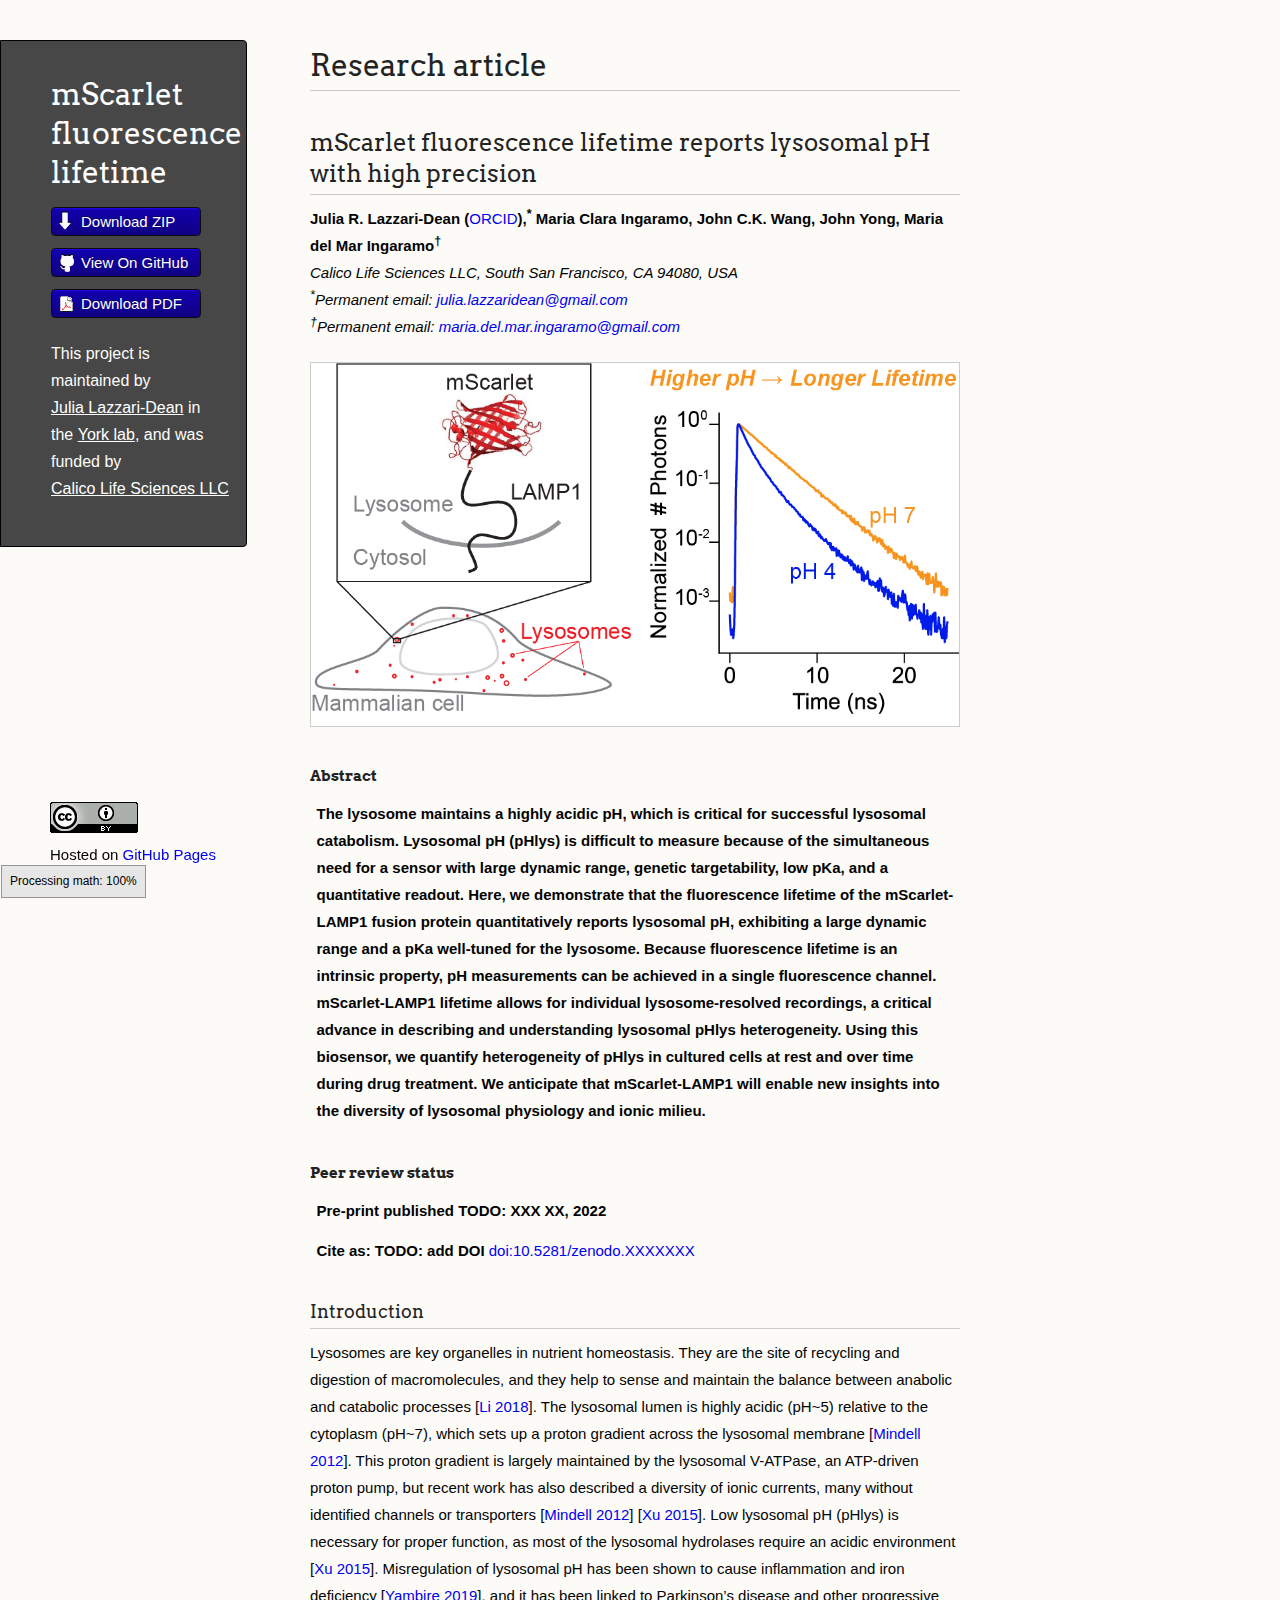
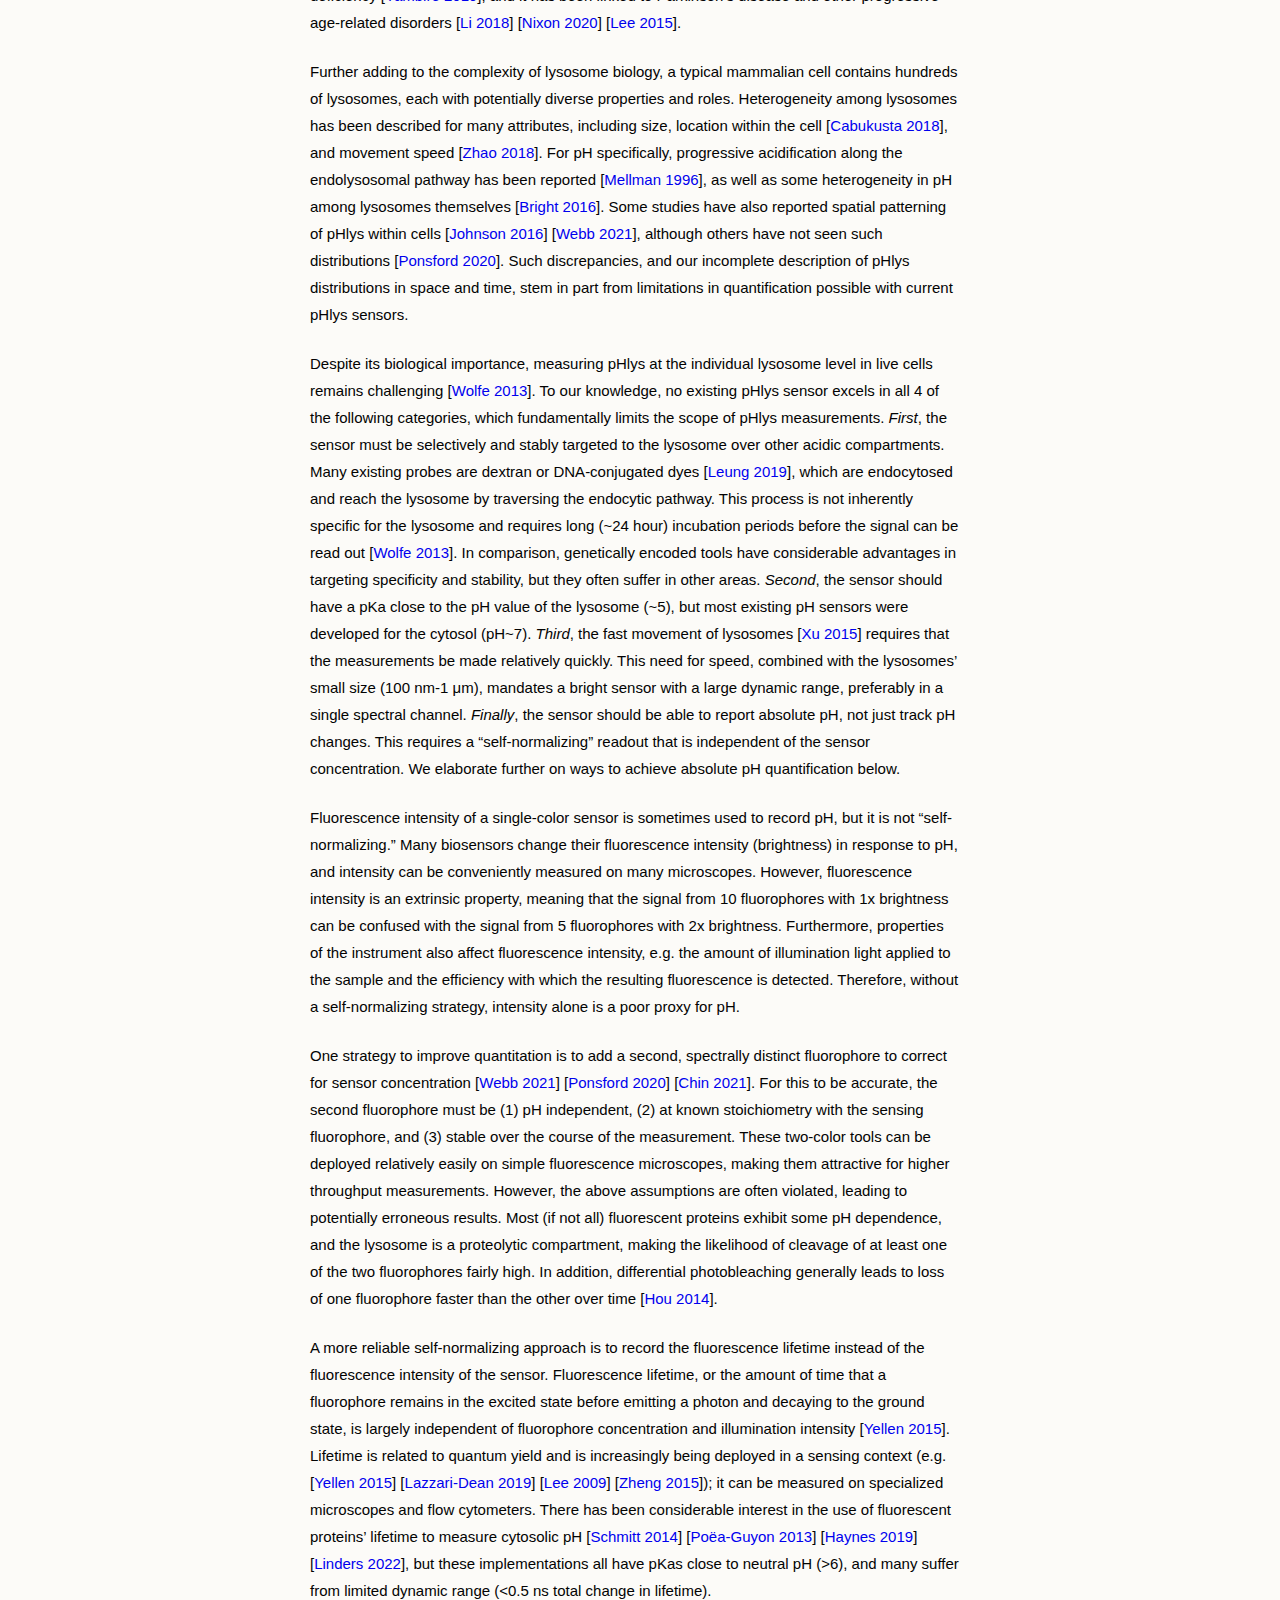
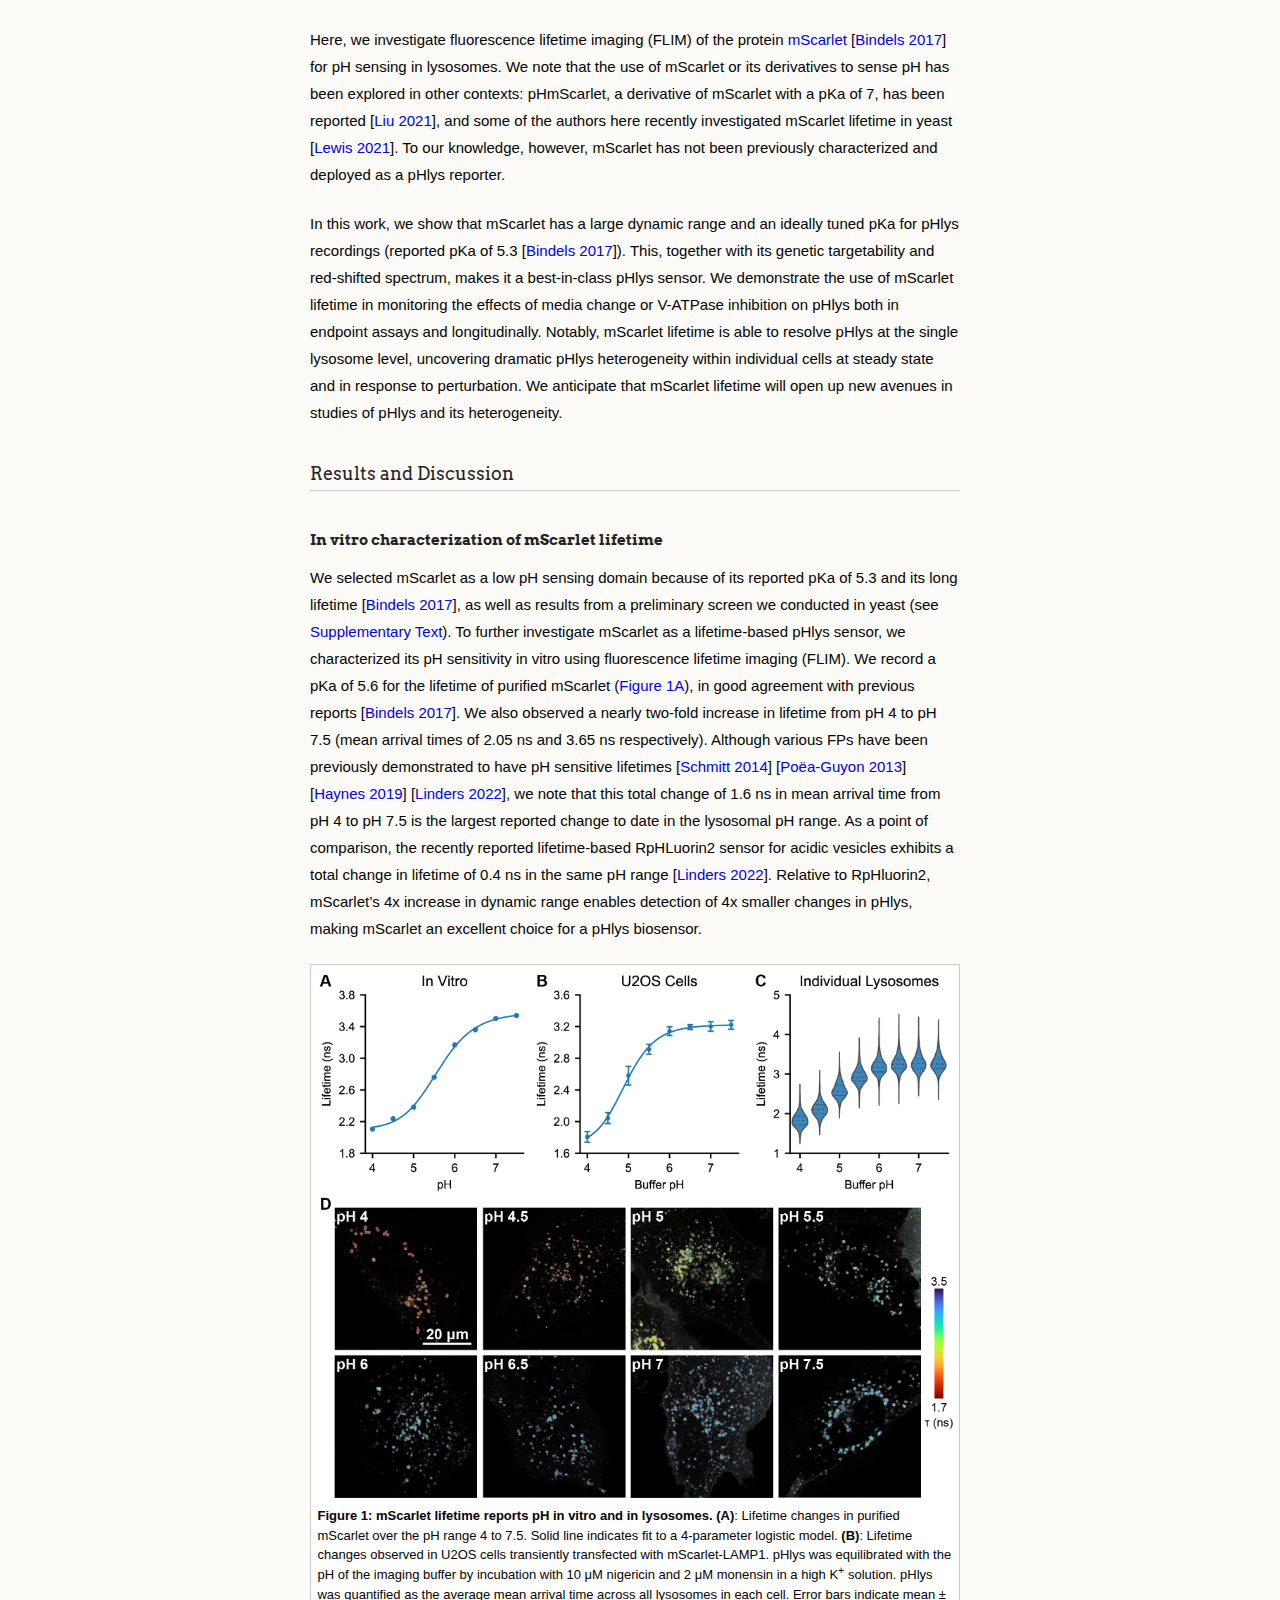
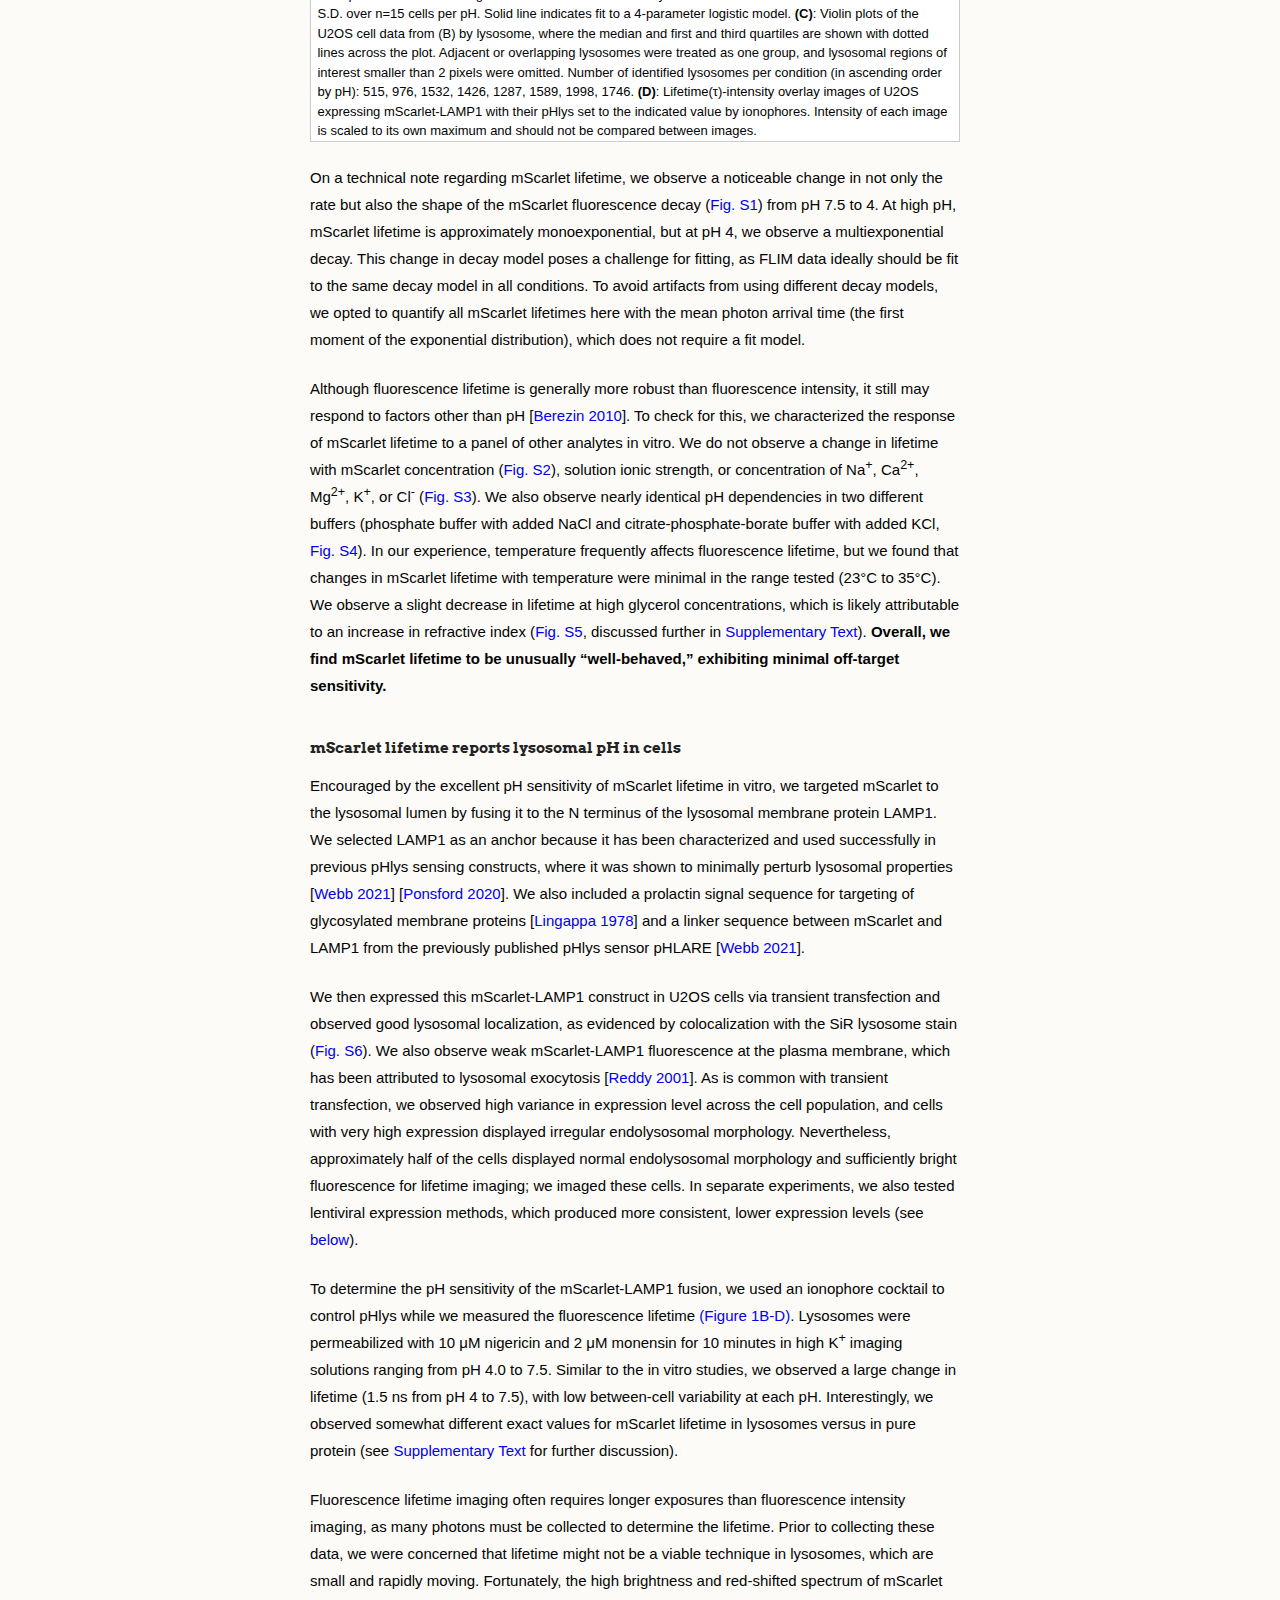
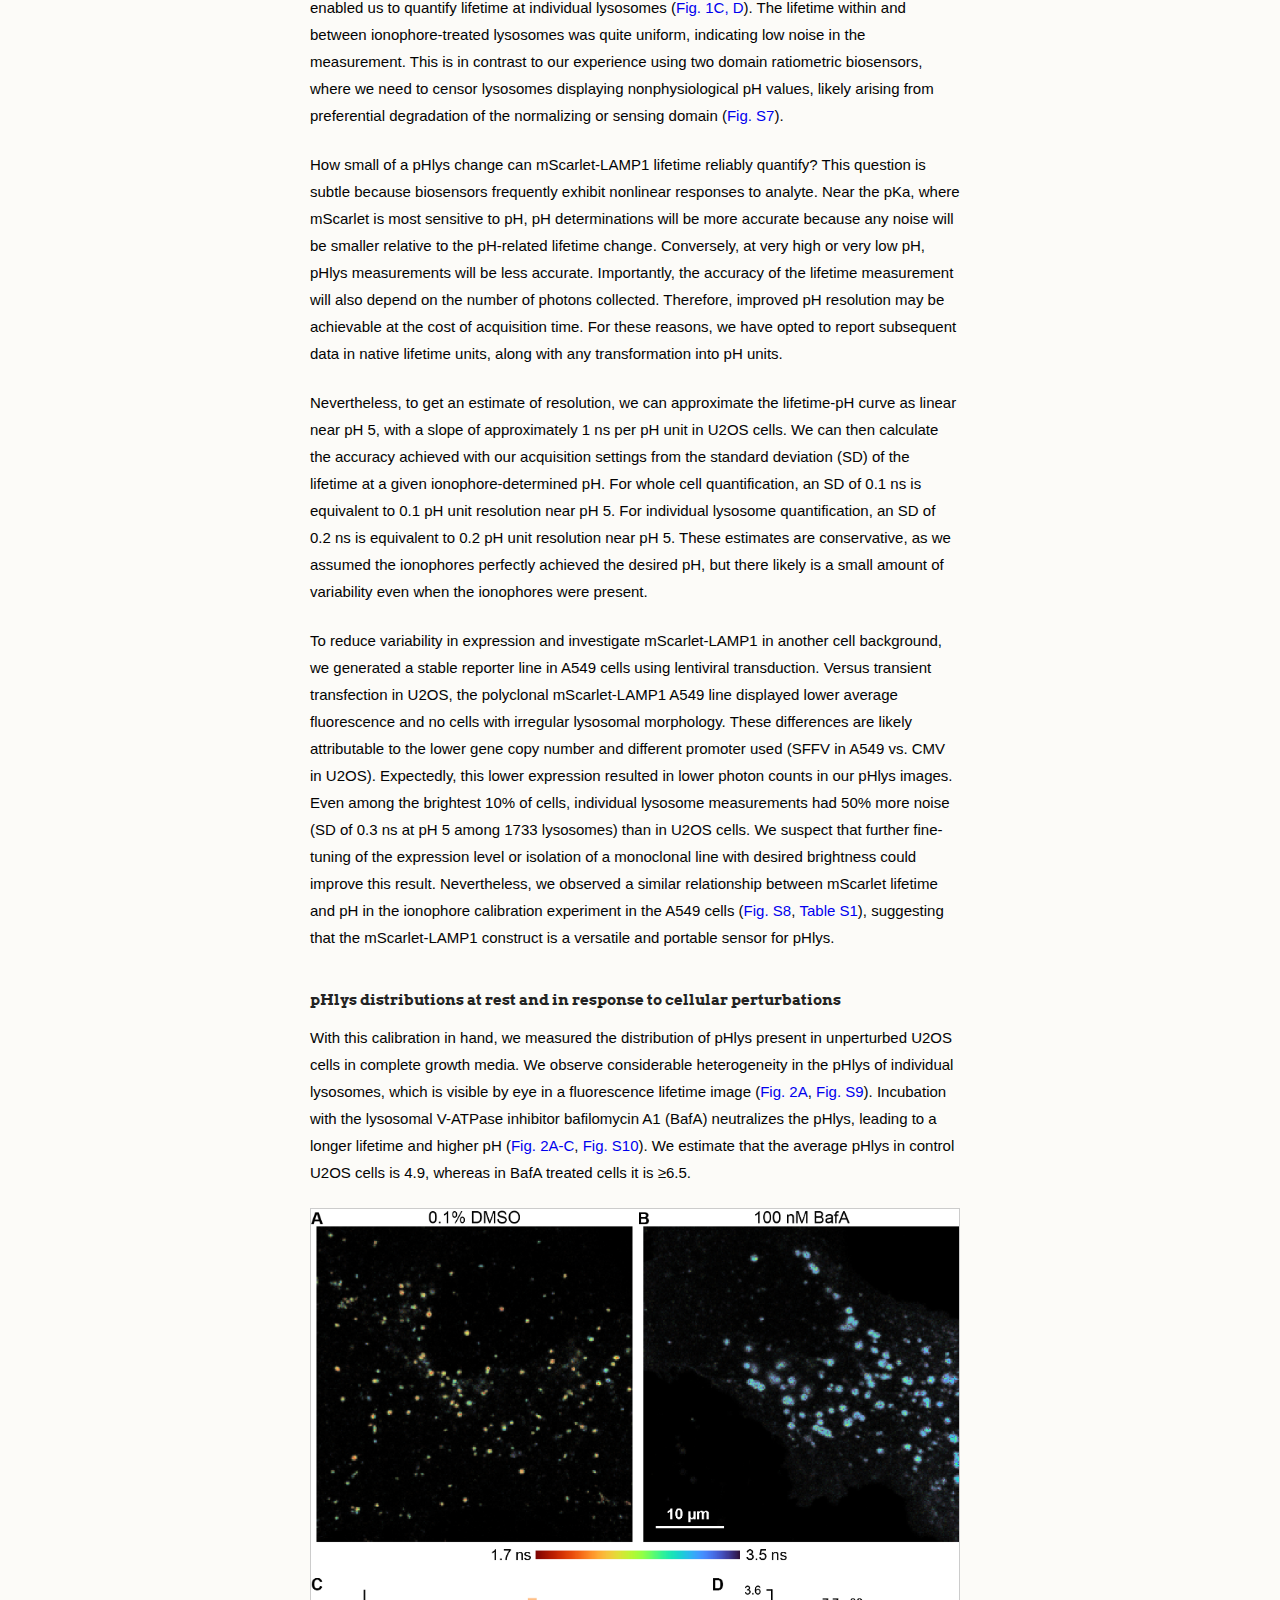
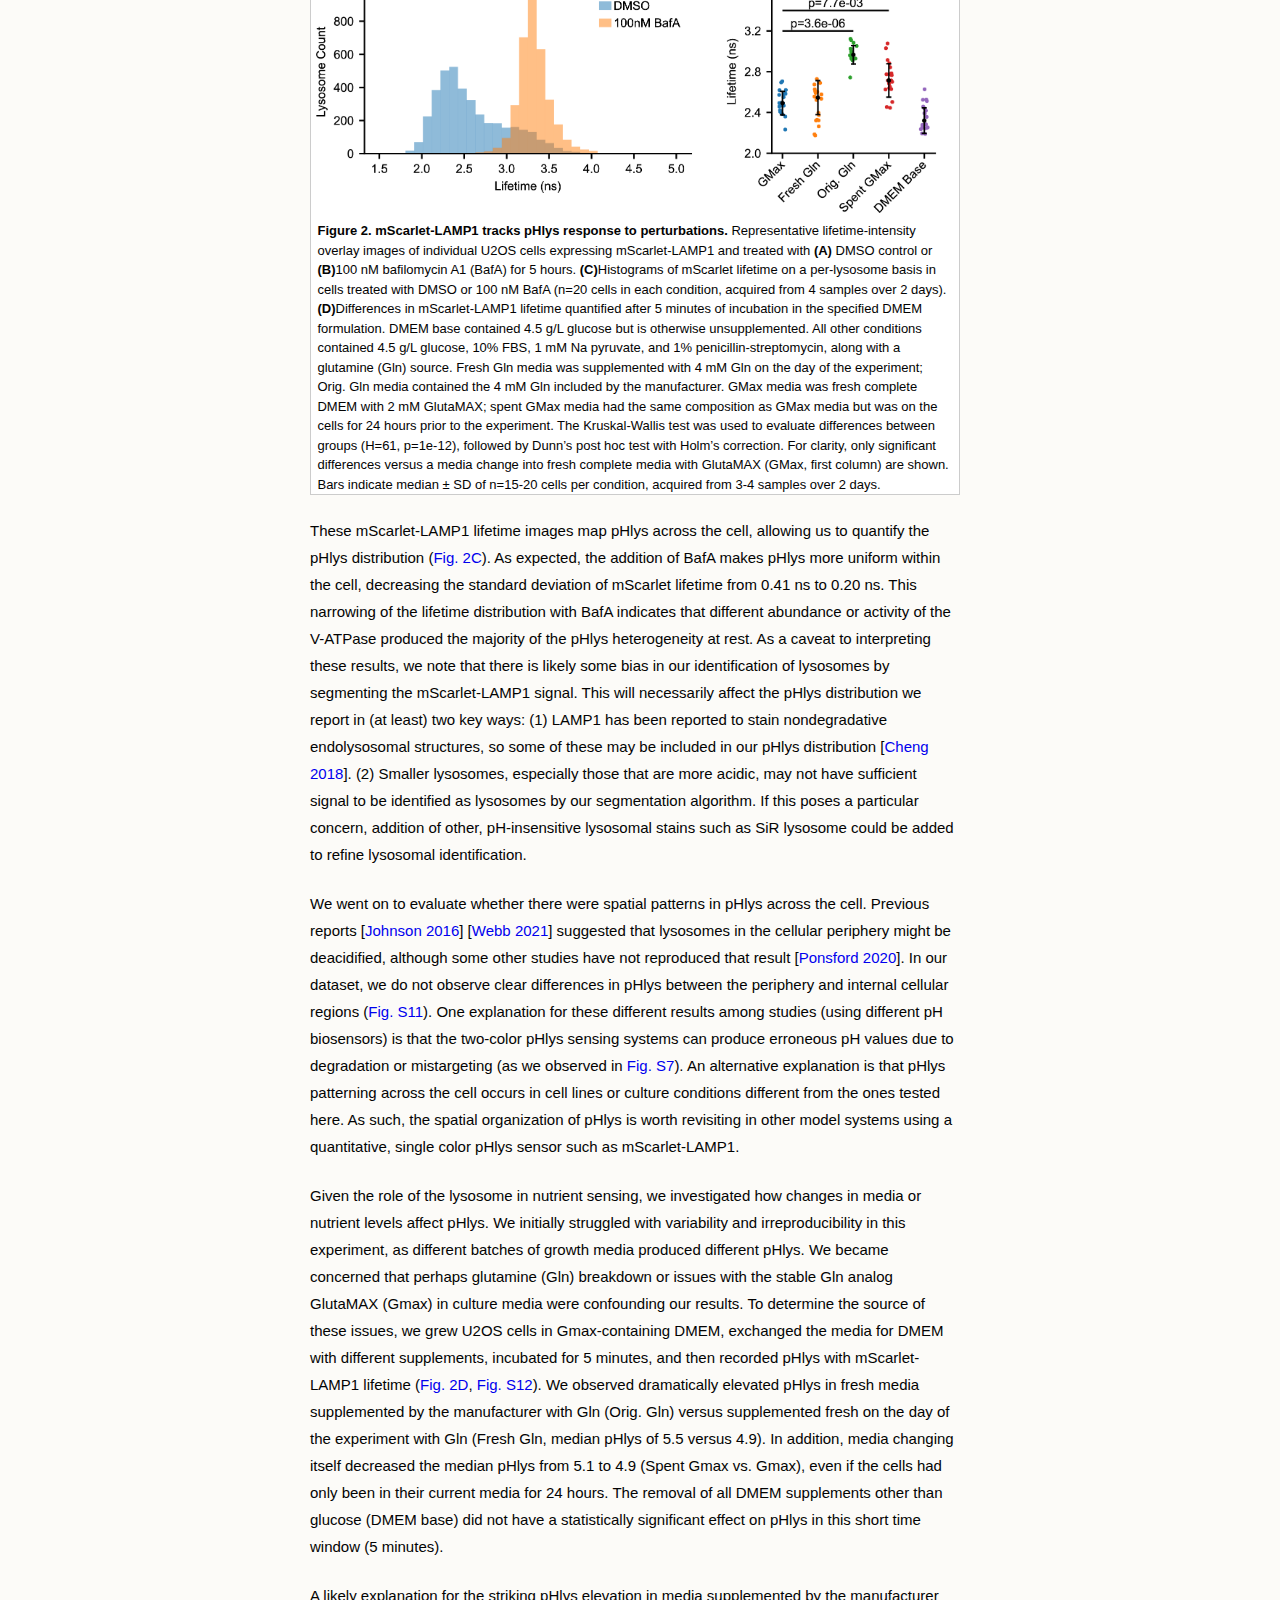
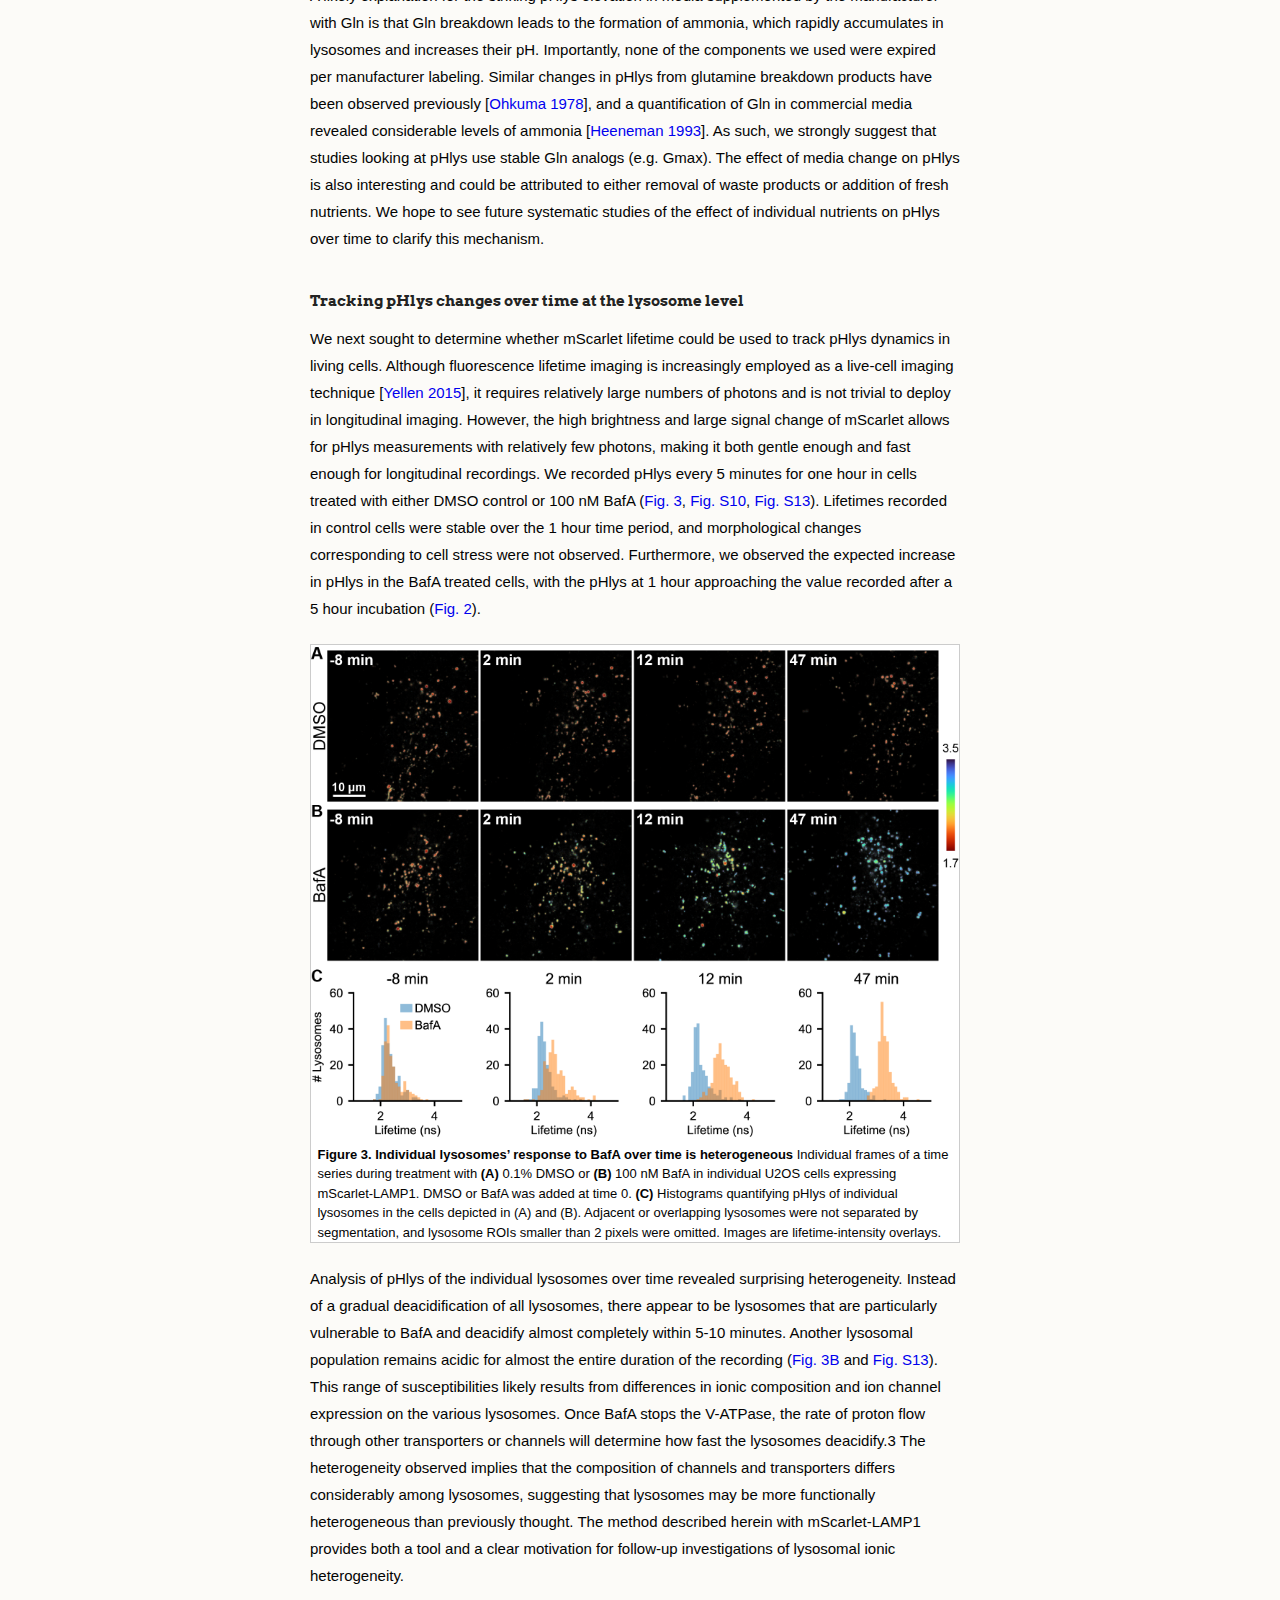
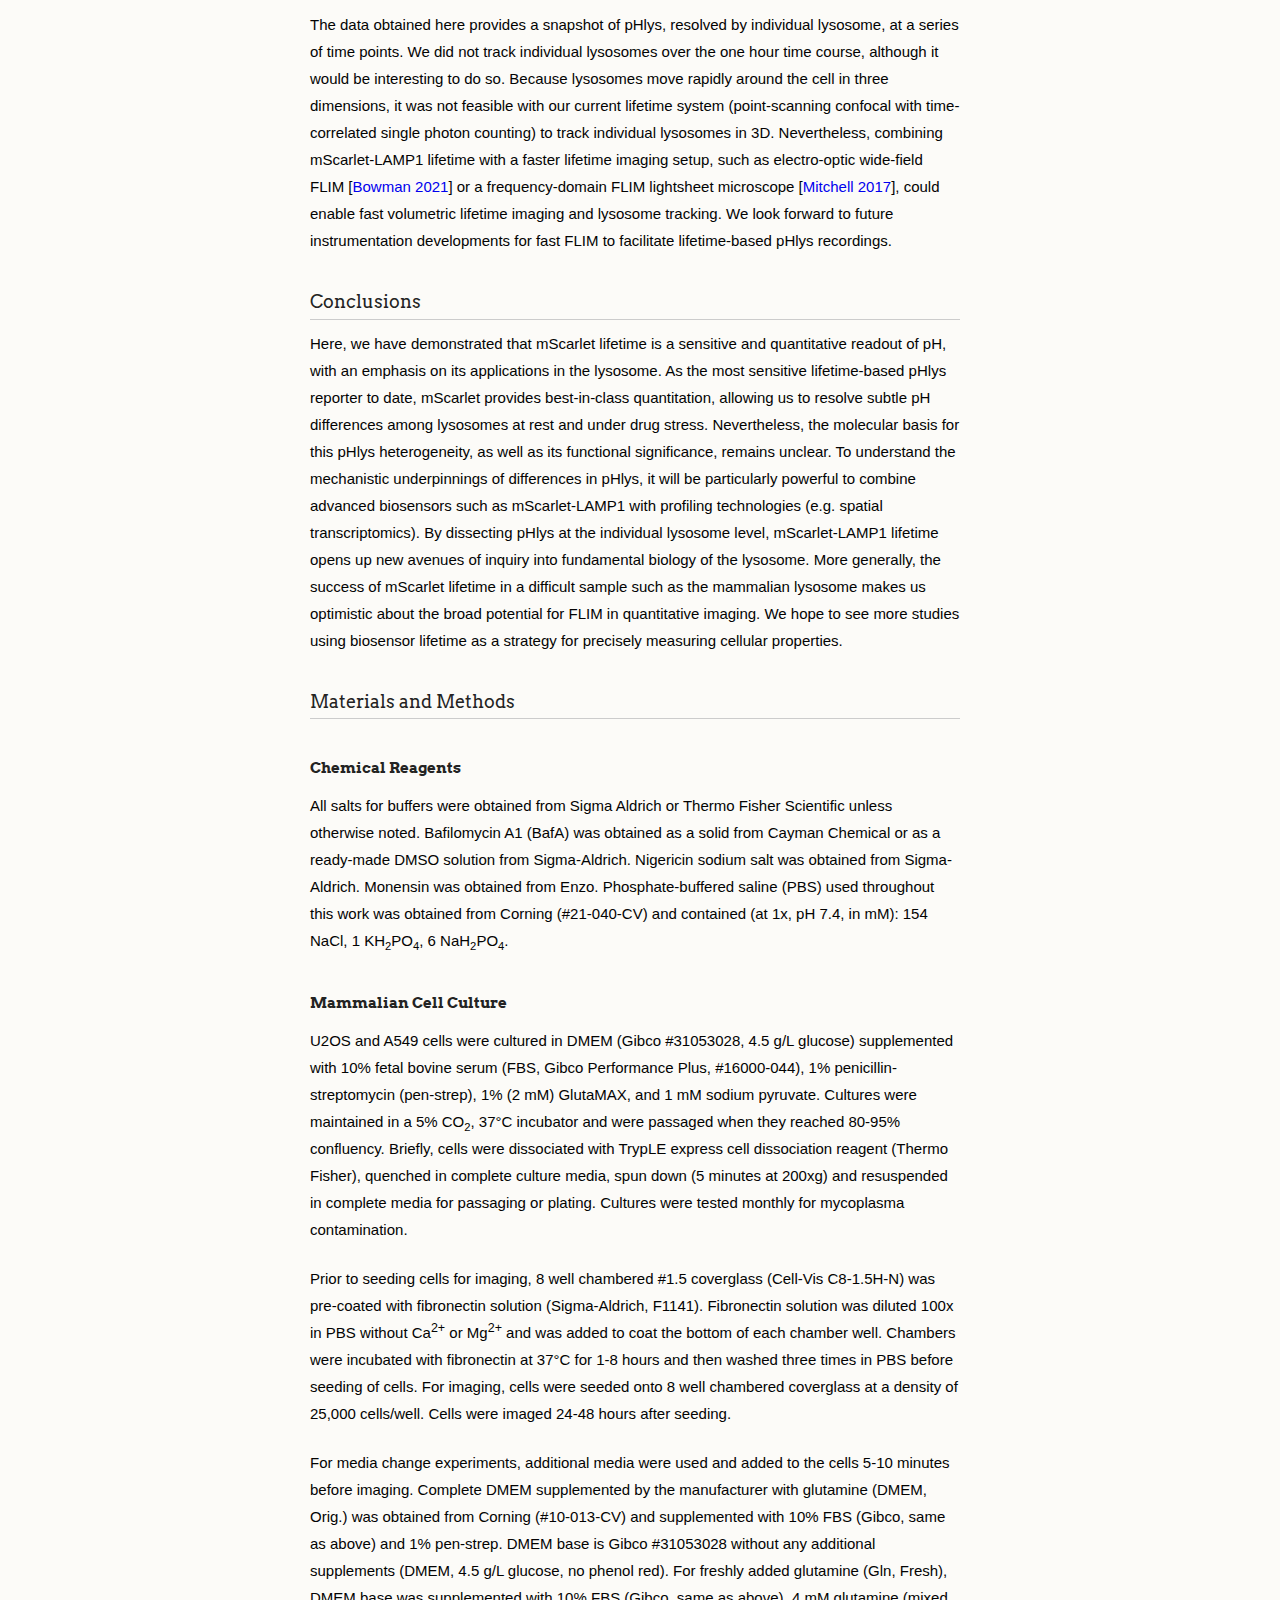
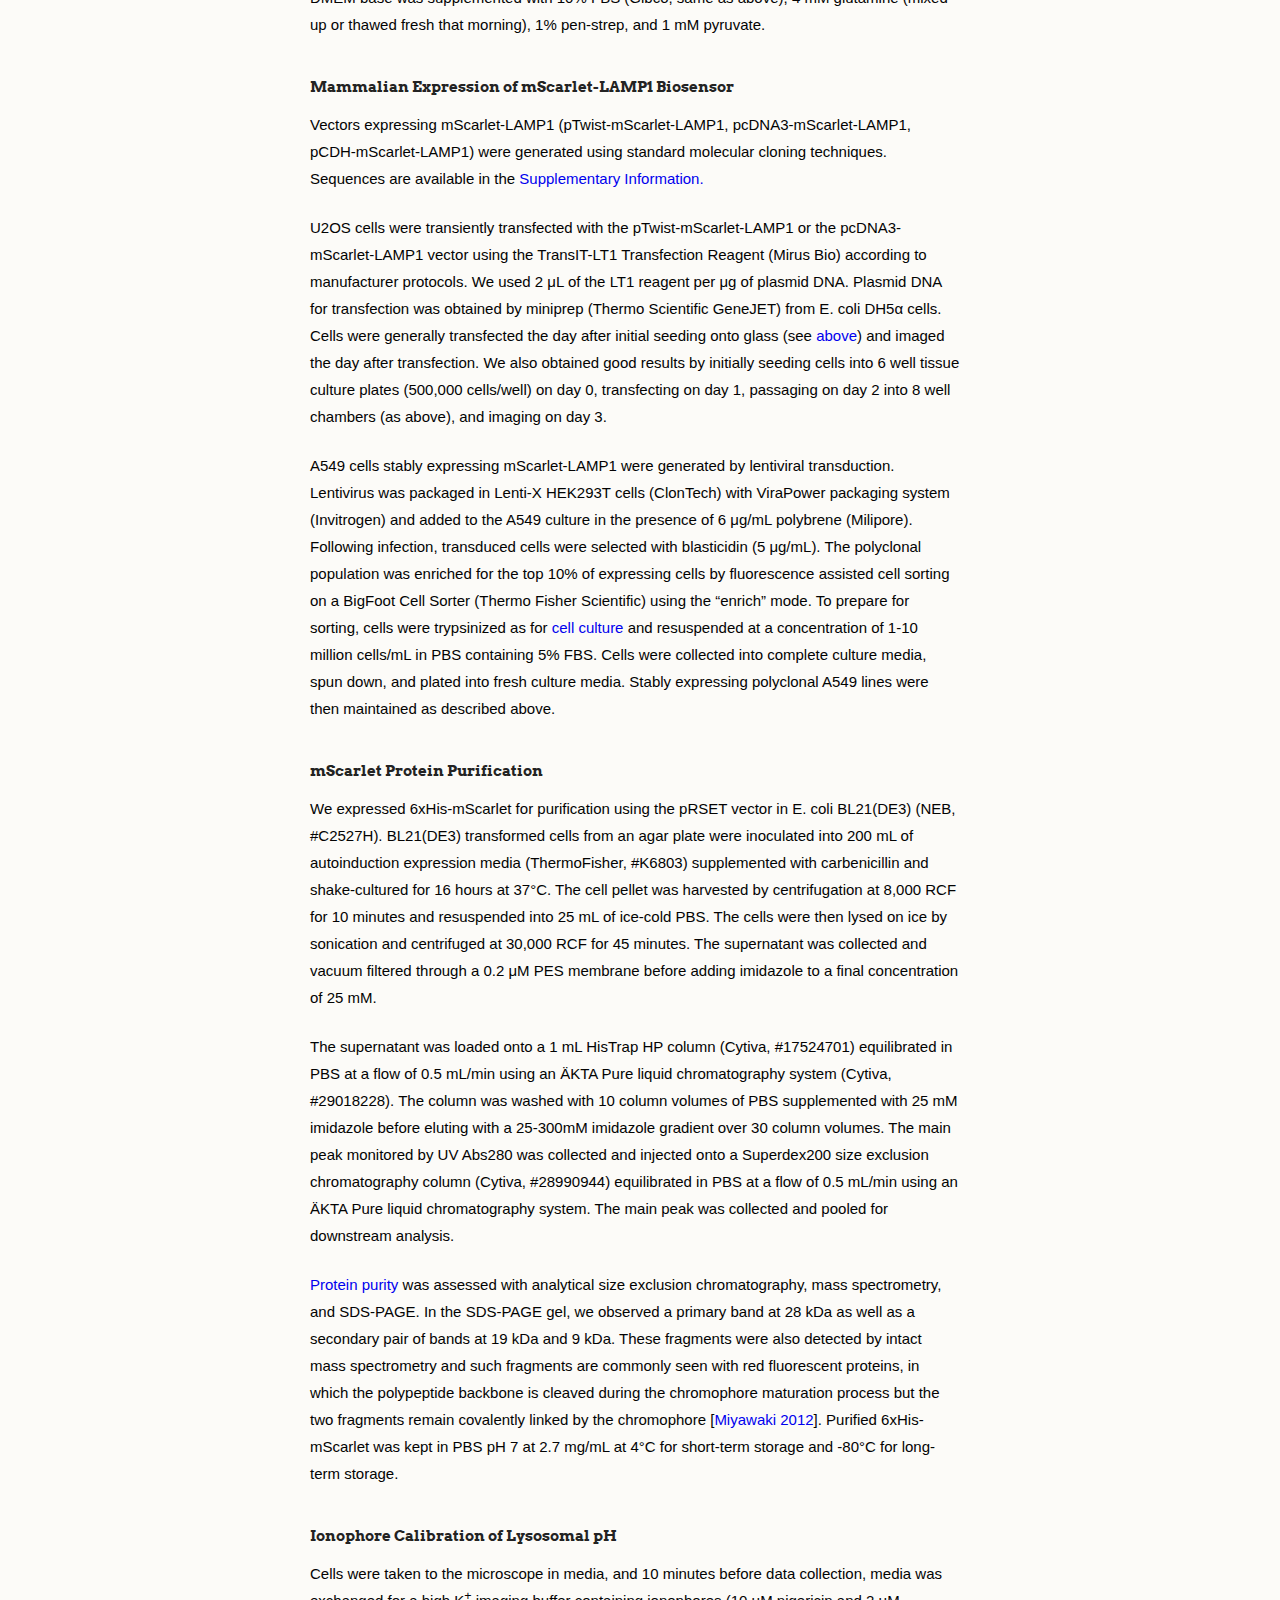
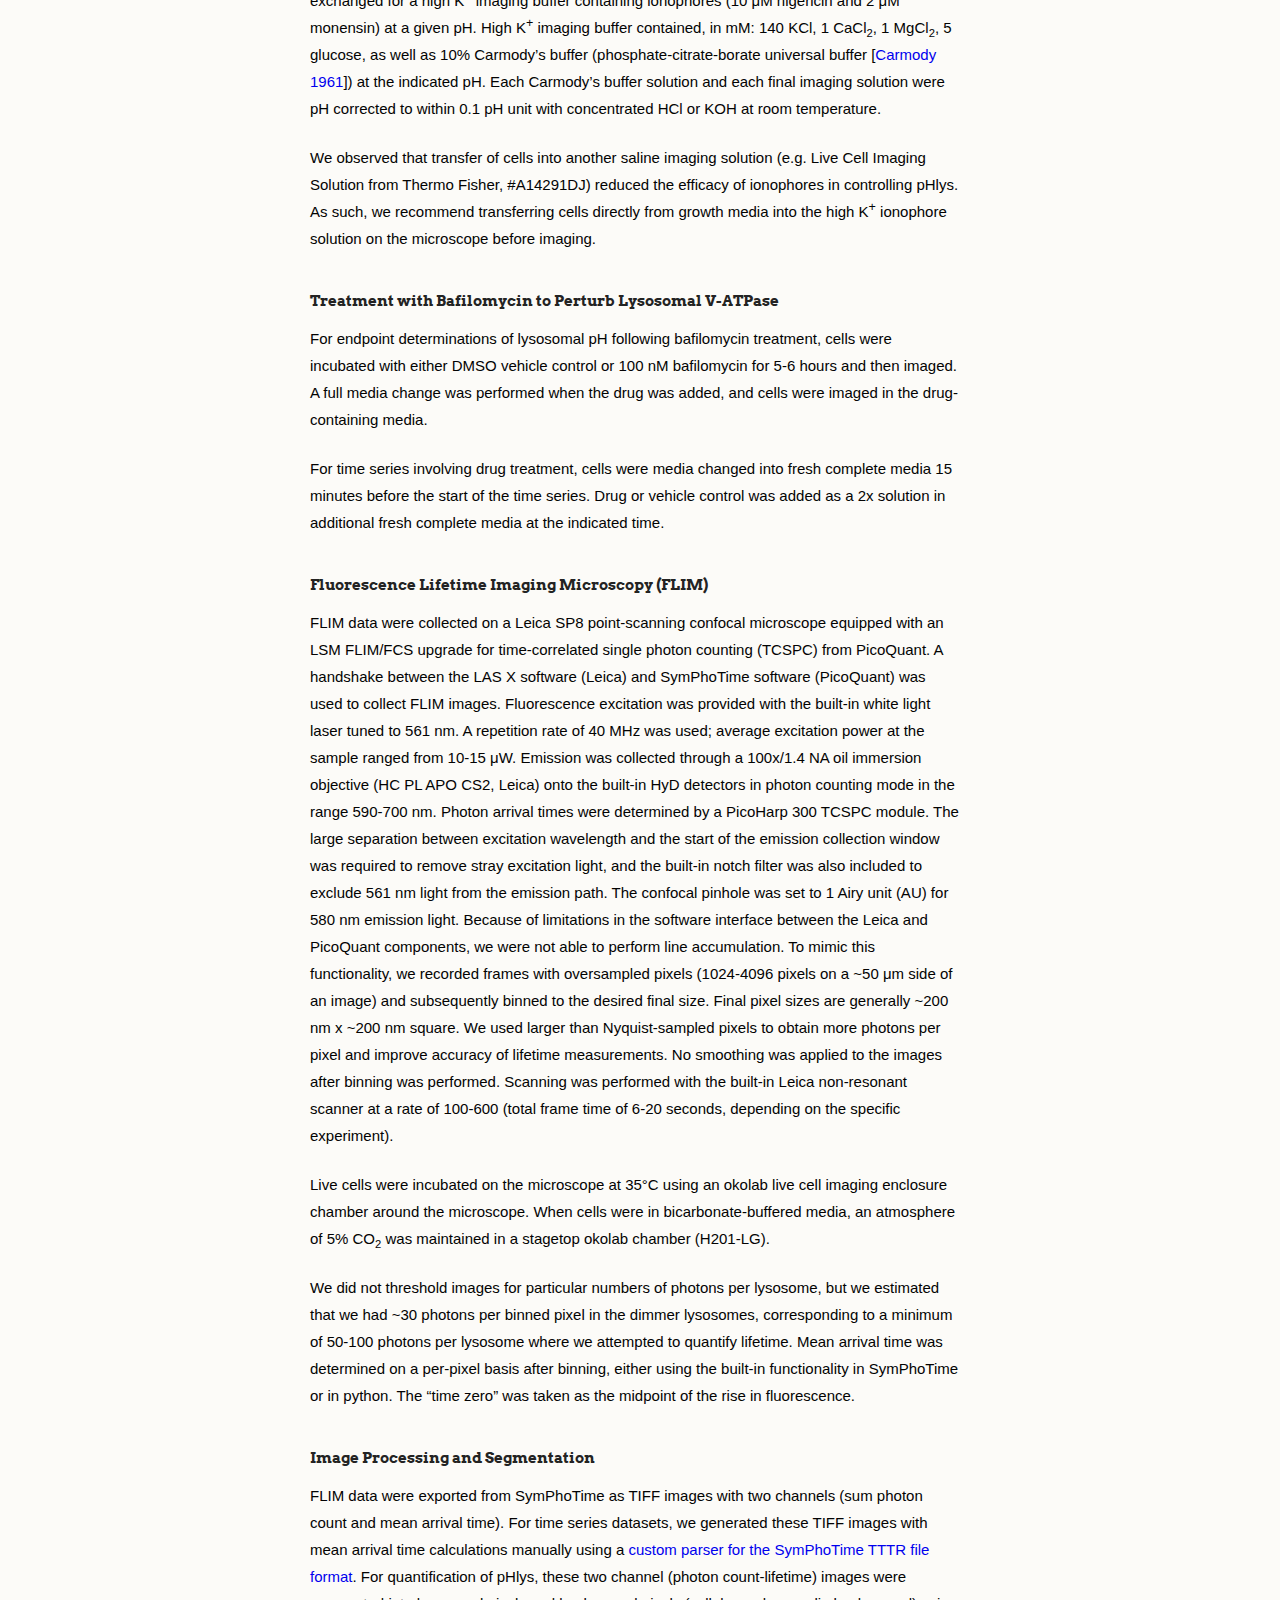
==== index.html @ d98dc8ed "initial commit" ====
<!doctype html>
<!-- 
##############################################################
Ignore this boilerplate if you're just trying to edit the text.
Skip to the part that says 'The real text begins here'
##############################################################

Based on this theme: https://github.com/broccolini/dinky , which mentioned that attribution is appreciated. Thanks, broccolini!
-->
<html lang="en">
  <head>
    <base target="_blank">
    <meta charset="utf-8">
    <meta http-equiv="X-UA-Compatible" content="IE=edge">
    <meta name="citation_title" content="mScarlet fluorescence lifetime reports lysosomal pH with high precision">
    <meta name="citation_author" content="Julia R. Lazzari-Dean">
    <meta name="citation_author" content="Maria Clara Ingaramo">
    <meta name="citation_author" content="John C.K. Wang">
    <meta name="citation_author" content="John Yong">
    <meta name="citation_author" content="Maria del Mar Ingaramo">
    <meta name="citation_publication_date" content="2022/03/15">
    <meta name="citation_journal_title" content="Github.io">
    <meta name="citation_pdf_url" content="https://andrewgyork.github.io/relaxation_sensors/Relaxation_Sensors.pdf">
    <title>mScarlet fluorescence lifetime reports lysosomal pH with high precision</title>

    <link rel="stylesheet" href="stylesheets/styles.css">
    <link rel="stylesheet" href="stylesheets/prism.css">
    <!--[if lt IE 9]>
    <script src="javascript/html5shiv/html5shiv.js"></script>
    <![endif]-->
    <!--[if lt IE 8]>
      <p class="browserupgrade">You are using an <strong>outdated</strong> browser. Please <a href="http://browsehappy.com/">upgrade your browser</a> to improve your experience.</p>
    <![endif]-->
    <script src="javascript/scale-fix/scale.fix.js"></script>
    <script src="javascript/python-highlighting/prism.js"></script>
    <script async  src="javascript/Minimal-MathJax/MathJax.js?config=TeX-AMS_CHTML"></script>
    <script src="javascript/update_figures.js"></script>
    <script src="javascript/reference_list/reference_list.js"></script>
    <script src="javascript/google-analytics/analytics.js"></script>
    <meta name="viewport" content="width=device-width, initial-scale=1, user-scalable=no">
  </head>
  <body>
    <div class="wrapper">
      <header>
        <h1 class="header">mScarlet fluorescence lifetime</h1>
        <ul>
          <li class="download"><a class="buttons" href="https://github.com/AndrewGYork/relaxation_sensors/zipball/master">Download ZIP</a></li>
          <li><a class="buttons github" href="https://github.com/AndrewGYork/relaxation_sensors">View On GitHub</a></li>
          <li><a class="buttons pdf" href="./Relaxation_Sensors.pdf">Download PDF</a></li>
        </ul>
        <p class="header">This project is maintained by <a class="header name" href="https://github.com/jlazzaridean">Julia Lazzari-Dean</a> in the <a class="header name" href="http://andrewgyork.github.io/">York lab</a>, and was funded by <a class="header name" href="https://www.calicolabs.com/">Calico Life Sciences LLC</a></p>
      </header>
<!-- 
##############################################################
The real text begins here.
##############################################################
 -->
<section>
<h1>Research article</h1>
<h2>mScarlet fluorescence lifetime reports lysosomal pH with high precision</h2>
<p class="author_list">Julia R. Lazzari-Dean (<a href="https://orcid.org/0000-0003-2971-5379">ORCID</a>),<sup>*</sup> Maria Clara Ingaramo, John C.K. Wang, John Yong, Maria del Mar Ingaramo<sup>&dagger;</sup></p>
<p class="author_affiliations">Calico Life Sciences LLC, South San Francisco, CA 94080, USA</p>
<p class="contact_email"><sup>*</sup>Permanent email: <a href="mailto:julia.lazzaridean@gmail.com" target="_self">julia.lazzaridean@gmail.com</a></p>
<p class="contact_email"><sup>&dagger;</sup>Permanent email: <a href="mailto:maria.del.mar.ingaramo@gmail.com" target="_self">maria.del.mar.ingaramo@gmail.com</a></p>

<p></p>
<figure id="table_of_contents_figure">
<img src="./figures/TOC_graphic/TOC_graphic_2.png" alt="TOC graphics" id="table_of_contents_image">
</figure><p></p>

<a id="Abstract" href="#Abstract" target="_self">
<h4>Abstract</h4></a>
<p class="abstract">The lysosome maintains a highly acidic pH, which is critical for successful lysosomal catabolism. Lysosomal pH (pHlys) is difficult to measure because of the simultaneous need for a sensor with large dynamic range, genetic targetability, low pKa, and a quantitative readout. Here, we demonstrate that the fluorescence lifetime of the mScarlet-LAMP1 fusion protein quantitatively reports lysosomal pH, exhibiting a large dynamic range and a pKa well-tuned for the lysosome. Because fluorescence lifetime is an intrinsic property, pH measurements can be achieved in a single fluorescence channel. mScarlet-LAMP1 lifetime allows for individual lysosome-resolved recordings, a critical advance in describing and understanding lysosomal pHlys heterogeneity. Using this biosensor, we quantify heterogeneity of pHlys in cultured cells at rest and over time during drug treatment. We anticipate that mScarlet-LAMP1 will enable new insights into the diversity of lysosomal physiology and ionic milieu.</p>

<h4>Peer review status</h4>
<p class="abstract">Pre-print published TODO: XXX XX, 2022</p>
<p class="abstract">Cite as: TODO: add DOI <a href="https://doi.org/10.5281/zenodo.XXXXXXX">doi:10.5281/zenodo.XXXXXXX</a></p>

<h3 class="onlyprint">
Note that this is a limited PDF or print version; animated and interactive figures are disabled. For the full version of this article, please visit <a href="https://andrewgyork.github.io/publication_template">https://andrewgyork.github.io/publication_template</a></h3>

<noscript>
<h3>Your browser doesn't seem to support Javascript. This document uses Javascript for interactive figures, math typesetting, and to automatically generate the reference list. Either activate Javascript, or use the "Download PDF" link above if you want properly typeset math and a reference list.</h3></noscript>

<h3>Introduction</h3>

<p>Lysosomes are key organelles in nutrient homeostasis. They are the site of recycling and digestion of macromolecules, and they help to sense and maintain the balance between anabolic and catabolic processes

[<a class="citation" href="http://doi.org/10.1016/j.tibs.2018.10.006" title="Lysosomal Ion Channels as Decoders of Cellular Signals; Ping Li, Mingxue Gu, Haoxing Xu; Trends in Biochemical Sciences 44, 2, 110-124 (2018)">Li 2018</a>].

The lysosomal lumen is highly acidic (pH~5) relative to the cytoplasm (pH~7), which sets up a proton gradient across the lysosomal membrane

[<a class="citation" href="http://doi.org/10.1146/annurev-physiol-012110-142317" title="Lysosomal Acidification Mechanisms; Joseph A. Mindell; Annual Review of Physiology 74, 1, 69-86 (2012)">Mindell 2012</a>].

This proton gradient is largely maintained by the lysosomal V-ATPase, an ATP-driven proton pump, but recent work has also described a diversity of ionic currents, many without identified channels or transporters

[<a class="citation" href="http://doi.org/10.1146/annurev-physiol-012110-142317" title="Lysosomal Acidification Mechanisms; Joseph A. Mindell; Annual Review of Physiology 74, 1, 69-86 (2012)">Mindell 2012</a>]

[<a class="citation" href="http://doi.org/10.1146/annurev-physiol-021014-071649" title="Lysosomal Physiology; Haoxing Xu, Dejian Ren; Annual Review of Physiology 77, 1, 57-80 (2015)">Xu 2015</a>].

Low lysosomal pH (pHlys) is necessary for proper function, as most of the lysosomal hydrolases require an acidic environment

[<a class="citation" href="http://doi.org/10.1146/annurev-physiol-021014-071649" title="Lysosomal Physiology; Haoxing Xu, Dejian Ren; Annual Review of Physiology 77, 1, 57-80 (2015)">Xu 2015</a>].

Misregulation of lysosomal pH has been shown to cause inflammation and iron deficiency

[<a class="citation" href="http://doi.org/10.7554/elife.51031" title="Impaired Lysosomal Acidification Triggers Iron Deficiency and Inflammation in Vivo; King Faisal Yambire, Christine Rostosky, Takashi Watanabe, David Pacheu-Grau, Sylvia Torres-Odio, Angela Sanchez-Guerrero, Ola Senderovich, Esther G Meyron-Holtz, Ira Milosevic, Jens Frahm, A Phillip West, Nuno Raimundo; eLife 8, e51031 (2019)">Yambire 2019</a>],

and it has been linked to Parkinson’s disease and other progressive age-related disorders

[<a class="citation" href="http://doi.org/10.1016/j.tibs.2018.10.006" title="Lysosomal Ion Channels as Decoders of Cellular Signals; Ping Li, Mingxue Gu, Haoxing Xu; Trends in Biochemical Sciences 44, 2, 110-124 (2018)">Li 2018</a>]

[<a class="citation" href="http://doi.org/10.1016/j.bbapap.2020.140443" title="The aging lysosome: An essential catalyst for late-onset neurodegenerative diseases; Ralph A. Nixon; BBA - Proteins and Proteomics 1868, 9, 140443 (2020)">Nixon 2020</a>]

[<a class="citation" href="http://doi.org/10.1016/j.celrep.2015.07.050" title="Presenilin 1 Maintains Lysosomal Ca2+ Homeostasis via TRPML1 by Regulating vATPase-Mediated Lysosome Acidification; Ju-Hyun Lee, Mary Kate McBrayer, Devin M. Wolfe, Luke J. Haslett, Asok Kumar, Yutaka Sato, Pearl P.Y. Lie, Panaiyur Mohan, Erin E. Coffey, Uday Kompella, Claire H. Mitchell, Emyr Lloyd-Evans, Ralph A. Nixon; Cell Reports 12, 9, 1430-1444 (2015)">Lee 2015</a>].

</p>

<p>Further adding to the complexity of lysosome biology, a typical mammalian cell contains hundreds of lysosomes, each with potentially diverse properties and roles. Heterogeneity among lysosomes has been described for many attributes, including size, location within the cell

[<a class="citation" href="http://doi.org/10.1111/tra.12587" title="Mechanisms of Lysosomal Positioning and Movement; Birol Cabukusta, Jacques Neefjes; Traffic 19, 761-769 (2018)">Cabukusta 2018</a>],

and movement speed

[<a class="citation" href="http://doi.org/10.1021/acs.analchem.8b01563" title="Characterize Collective Lysosome Heterogeneous Dynamics in Live Cell with a Space- and Time-Resolved Method; Hansen Zhao, Qiming Zhou, Mengchan Xia, Jiaxin Feng, Yang Chen, Sichun Zhang, Xinrong Zhang; Analytical Chemistry 90, 15 (2018)">Zhao 2018</a>].

For pH specifically, progressive acidification along the endolysosomal pathway has been reported

[<a class="citation" href="http://doi.org/10.1146/annurev.cellbio.12.1.575" title="Endocytosis and Molecular Sorting; Ira Mellman; Annual Review of Cell and Developmental Biology 12, 575-625 (1996)">Mellman 1996</a>],

as well as some heterogeneity in pH among lysosomes themselves

[<a class="citation" href="http://doi.org/10.1016/j.cub.2016.06.046" title="Endolysosomes Are the Principal Intracellular Sites of Acid Hydrolase Activity; Nicholas A. Bright, Luther J. Davis, J. Paul Luzio; Current Biology 26, 17, 2233-2245 (2016)">Bright 2016</a>].

Some studies have also reported spatial patterning of pHlys within cells

[<a class="citation" href="http://doi.org/10.1083/jcb.201507112" title="The Position of Lysosomes within the Cell Determines Their Luminal pH; Danielle E. Johnson, Philip Ostrowski, Valentin Jaumouillé, Sergio Grinstein; Journal of Cell Biology 212, 6, 667-692 (2016)">Johnson 2016</a>]

[<a class="citation" href="http://doi.org/10.1091/mbc.e20-06-0383" title="pHLARE: A New Biosensor Reveals Decreased Lysosome pH in Cancer Cells; Bradley A. Webb, Francesca M. Aloisio, Rabab A. Charafeddine, Jessica Cook, Torsten Wittmann, Diane L. Barber; Molecular Biology of the Cell 32, 2, 131-142 (2021)">Webb 2021</a>],

although others have not seen such distributions

[<a class="citation" href="http://doi.org/10.1080/15548627.2020.1771858" title="Live Imaging of Intra-Lysosome pH in Cell Lines and Primary Neuronal Culture Using a Novel Genetically Encoded Biosensor; Amy H. Ponsford, Thomas A. Ryan, Andrea Raimondi, Emanuele Cocucci, Susanne A. Wycislo, Florian Fröhlich, Laura E. Swan, Massimiliano Stagi; Autophagy 17, 6, 1500-1518 (2020)">Ponsford 2020</a>].

Such discrepancies, and our incomplete description of pHlys distributions in space and time, stem in part from limitations in quantification possible with current pHlys sensors.</p>

<p>Despite its biological importance, measuring pHlys at the individual lysosome level in live cells remains challenging
 
[<a class="citation" href="http://doi.org/10.1111/ejn.12169" title="Autophagy Failure in Alzheimer’s Disease and the Role of Defective Lysosomal Acidification; Devin M. Wolfe, Ju-hyun Lee, Asok Kumar, Sooyeon Lee, Samantha J. Orenstein, Ralph A. Nixon; European Journal of Neuroscience 37, 12, 1949-1961 (2013)">Wolfe 2013</a>].

To our knowledge, no existing pHlys sensor excels in all 4 of the following categories, which fundamentally limits the scope of pHlys measurements. <em>First</em>, the sensor must be selectively and stably targeted to the lysosome over other acidic compartments. Many existing probes are dextran or DNA-conjugated dyes

[<a class="citation" href="http://doi.org/10.1038/s41565-018-0318-5" title="A DNA Nanomachine Chemically Resolves Lysosomes in Live Cells; KaHo Leung, Kasturi Chakraborty, Anand Saminathan, Yamuna Krishnan; Nature Nanotechnology 14, 2, 176-183 (2019)">Leung 2019</a>],

which are endocytosed and reach the lysosome by traversing the endocytic pathway. This process is not inherently specific for the lysosome and requires long (~24 hour) incubation periods before the signal can be read out

[<a class="citation" href="http://doi.org/10.1111/ejn.12169" title="Autophagy Failure in Alzheimer’s Disease and the Role of Defective Lysosomal Acidification; Devin M. Wolfe, Ju-hyun Lee, Asok Kumar, Sooyeon Lee, Samantha J. Orenstein, Ralph A. Nixon; European Journal of Neuroscience 37, 12, 1949-1961 (2013)">Wolfe 2013</a>].

In comparison, genetically encoded tools have considerable advantages in targeting specificity and stability, but they often suffer in other areas. <em>Second</em>, the sensor should have a pKa close to the pH value of the lysosome (~5), but most existing pH sensors were developed for the cytosol (pH~7). <em>Third</em>, the fast movement of lysosomes

[<a class="citation" href="http://doi.org/10.1146/annurev-physiol-021014-071649" title="Lysosomal Physiology; Haoxing Xu, Dejian Ren; Annual Review of Physiology 77, 1, 57-80 (2015)">Xu 2015</a>]

requires that the measurements be made relatively quickly. This need for speed, combined with the lysosomes’ small size (100 nm-1 &mu;m), mandates a bright sensor with a large dynamic range, preferably in a single spectral channel. <em>Finally</em>, the sensor should be able to report absolute pH, not just track pH changes. This requires a “self-normalizing” readout that is independent of the sensor concentration. We elaborate further on ways to achieve absolute pH quantification below.</p>

<p>Fluorescence intensity of a single-color sensor is sometimes used to record pH, but it is not “self-normalizing.” Many biosensors change their fluorescence intensity (brightness) in response to pH, and intensity can be conveniently measured on many microscopes. However, fluorescence intensity is an extrinsic property, meaning that the signal from 10 fluorophores with 1x brightness can be confused with the signal from 5 fluorophores with 2x brightness. Furthermore, properties of the instrument also affect fluorescence intensity, e.g. the amount of illumination light applied to the sample and the efficiency with which the resulting fluorescence is detected. Therefore, without a self-normalizing strategy, intensity alone is a poor proxy for pH.</p>

<p>One strategy to improve quantitation is to add a second, spectrally distinct fluorophore to correct for sensor concentration 

[<a class="citation" href="http://doi.org/10.1091/mbc.e20-06-0383" title="pHLARE: A New Biosensor Reveals Decreased Lysosome pH in Cancer Cells; Bradley A. Webb, Francesca M. Aloisio, Rabab A. Charafeddine, Jessica Cook, Torsten Wittmann, Diane L. Barber; Molecular Biology of the Cell 32, 2, 131-142 (2021)">Webb 2021</a>]

[<a class="citation" href="http://doi.org/10.1080/15548627.2020.1771858" title="Live Imaging of Intra-Lysosome pH in Cell Lines and Primary Neuronal Culture Using a Novel Genetically Encoded Biosensor; Amy H. Ponsford, Thomas A. Ryan, Andrea Raimondi, Emanuele Cocucci, Susanne A. Wycislo, Florian Fröhlich, Laura E. Swan, Massimiliano Stagi; Autophagy 17, 6, 1500-1518 (2020)">Ponsford 2020</a>]

[<a class="citation" href="http://doi.org/10.1021/acssensors.0c02318" title="Genetically Encoded, pH-Sensitive mTFP1 Biosensor for Probing Lysosomal pH; Marcus Y. Chin, Anand R. Patwardhan, Kean-Hooi Ang, Austin L. Wang, Carolina Alquezar, Mackenzie Welch, Phi T. Nguyen, Michael Grabe, Anna V. Molofsky, Michelle R. Arkin, Aimee W. Kao; ACS Sensors 6, 6, 2168-2180 (2021)">Chin 2021</a>].

For this to be accurate, the second fluorophore must be (1) pH independent, (2) at known stoichiometry with the sensing fluorophore, and (3) stable over the course of the measurement. These two-color tools can be deployed relatively easily on simple fluorescence microscopes, making them attractive for higher throughput measurements. However, the above assumptions are often violated, leading to potentially erroneous results. Most (if not all) fluorescent proteins exhibit some pH dependence, and the lysosome is a proteolytic compartment, making the likelihood of cleavage of at least one of the two fluorophores fairly high. In addition, differential photobleaching generally leads to loss of one fluorophore faster than the other over time

[<a class="citation" href="http://doi.org/10.1016/j.bpj.2013.11.4493" title="Temporal Dynamics of Microbial Rhodopsin Fluorescence Reports Absolute Membrane Voltage; Jennifer H. Hou, Veena Venkatachalam, Adam E. Cohen; Biophysical Journal 106, 3, 639-648 (2014)">Hou 2014</a>].

</p>

<p>A more reliable self-normalizing approach is to record the fluorescence lifetime instead of the fluorescence intensity of the sensor. Fluorescence lifetime, or the amount of time that a fluorophore remains in the excited state before emitting a photon and decaying to the ground state, is largely independent of fluorophore concentration and illumination intensity

[<a class="citation" href="http://doi.org/10.1016/j.cbpa.2015.05.024" title="Quantitative Two-Photon Imaging of Fluorescent Biosensors; Gary Yellen, Rebecca Mongeon; Current Opinion in Chemical Biology 27, 24-30 (2015)">Yellen 2015</a>].

Lifetime is related to quantum yield and is increasingly being deployed in a sensing context (e.g. 

[<a class="citation" href="http://doi.org/10.1016/j.cbpa.2015.05.024" title="Quantitative Two-Photon Imaging of Fluorescent Biosensors; Gary Yellen, Rebecca Mongeon; Current Opinion in Chemical Biology 27, 24-30 (2015)">Yellen 2015</a>]  

[<a class="citation" href="http://doi.org/10.7554/elife.44522" title="Optical Estimation of Absolute Membrane Potential Using Fluorescence Lifetime Imaging; Julia R. Lazzari-Dean, Anneliese M.M. Gest, Evan W. Miller; eLife 8, e44522 (2019)">Lazzari-Dean 2019</a>]  

[<a class="citation" href="http://doi.org/10.1038/nature07842" title="Activation of CaMKII in Single Dendritic Spines during Long-Term Potentiation; Seok-Jin R. Lee, Yasmin Escobedo-Lozoya, Erzsebet M. Szatmari, Ryohei Yasuda; Nature 458, 7236, 299-304 (2009)">Lee 2009</a>]  

[<a class="citation" href="http://doi.org/10.1016/j.neuron.2015.09.043" title="Time-Resolved Imaging Reveals Heterogeneous Landscapes of Nanomolar Ca2+ in Neurons and Astroglia; Kaiyu Zheng, Lucie Bard, James P. Reynolds, Claire King, Thomas P. Jensen, Alexander V. Gourine, Dmitri A. Rusakov; Neuron 88, 2, 277-288 (2015)">Zheng 2015</a>]);  

it can be measured on specialized microscopes and flow cytometers. There has been considerable interest in the use of fluorescent proteins’ lifetime to measure cytosolic pH

[<a class="citation" href="http://doi.org/10.1016/j.bbabio.2014.04.003" title="EGFP-pHsens as a Highly Sensitive Fluorophore for Cellular pH Determination by Fluorescence Lifetime Imaging Microscopy (FLIM); Franz-Josef Schmitt, Bastian Thaa, Cornelia Junghans, Marco Vitali, Michael Veit, Thomas Friedrich; Biochimica et Biophysica Acta 1837, 1581-1593 (2014)">Schmitt 2014</a>]  

[<a class="citation" href="http://doi.org/10.1007/s00216-013-6860-y" title="The Enhanced Cyan Fluorescent Protein: A Sensitive pH Sensor for Fluorescence Lifetime Imaging; Sandrine Poëa-Guyon, Hélène Pasquier, Fabienne Mérola, Nicolas Morel, Marie Erard; Analytical and Bioanalytical Chemistry 405, 12, 3983-3987 (2013)">Poëa-Guyon 2013</a>]  

[<a class="citation" href="http://doi.org/10.1021/acs.analchem.9b01562" title="Quantifying Acute Fuel and Respiration Dependent pH Homeostasis in Live Cells Using the mCherryTYG Mutant as a Fluorescence Lifetime Sensor; Emily P. Haynes, Megha Rajendran, Chace K. Henning, Abhipri Mishra, Angeline M. Lyon, Mathew Tantama; Analytical Chemistry 91, 13, 8466-8475 (2019)">Haynes 2019</a>]  

[<a class="citation" href="http://doi.org/10.1021/acschembio.1c00907" title="Fluorescence Lifetime Imaging of pH along the Secretory Pathway; Peter T. A. Linders, Melina Ioannidis, Martin ter Beest, Geert van den Bogaart; ACS Chemical Biology 17, 1, 240-251 (2022)">Linders 2022</a>],

but these implementations all have pKas close to neutral pH (>6), and many suffer from limited dynamic range (&lt;0.5 ns total change in lifetime). </p>

<p>Here, we investigate fluorescence lifetime imaging (FLIM) of the protein <a href="https://www.fpbase.org/protein/mscarlet/">mScarlet</a>

[<a class="citation" href="http://doi.org/10.1038/nmeth.4074" title="mScarlet: A Bright Monomeric Red Fluorescent Protein for Cellular Imaging; Daphne S Bindels, Lindsay Haarbosch, Laura van Weeren, Marten Postma, Katrin E Wiese, Marieke Mastop, Sylvain Aumonier, Guillaume Gotthard, Antoine Royant, Mark A Hink, Theodorus W J Gadella Jr; Nature Methods 14, 1, 53-56 (2017)">Bindels 2017</a>]  

for pH sensing in lysosomes. We note that the use of mScarlet or its derivatives to sense pH has been explored in other contexts: pHmScarlet, a derivative of mScarlet with a pKa of 7, has been reported

[<a class="citation" href="http://doi.org/10.1038/s41467-021-21666-7" title="pHmScarlet Is a pH-Sensitive Red Fluorescent Protein to Monitor Exocytosis Docking and Fusion Steps; Anyuan Liu, Xiaoshuai Huang, Wenting He, Fudong Xue, Yanrui Yang, Jiajia Liu, Liangyi Chen, Lin Yuan, Pingyong Xu; Nature Communications 12, 1, 1413 (2021)">Liu 2021</a>],

and some of the authors here recently investigated mScarlet lifetime in yeast

[<a class="citation" href="http://doi.org/10.1091/mbc.e21-06-0314" title="Loss of Major Nutrient Sensing and Signaling Pathways Suppresses Starvation Lethality in Electron Transport Chain Mutants; Alisha G. Lewis, Robert Caldwell, Jason V. Rogers, Maria Ingaramo, Rebecca Y. Wang, Ilya Soifer, David G. Hendrickson, R. Scott McIsaac, David Botstein, Patrick A. Gibney; Molecular Biology of the Cell 32, 22, ar39 (2021)">Lewis 2021</a>].

To our knowledge, however, mScarlet has not been previously characterized and deployed as a pHlys reporter.</p>

<p>In this work, we show that mScarlet has a large dynamic range and an ideally tuned pKa for pHlys recordings (reported pKa of 5.3

[<a class="citation" href="http://doi.org/10.1038/nmeth.4074" title="mScarlet: A Bright Monomeric Red Fluorescent Protein for Cellular Imaging; Daphne S Bindels, Lindsay Haarbosch, Laura van Weeren, Marten Postma, Katrin E Wiese, Marieke Mastop, Sylvain Aumonier, Guillaume Gotthard, Antoine Royant, Mark A Hink, Theodorus W J Gadella Jr; Nature Methods 14, 1, 53-56 (2017)">Bindels 2017</a>]). 

This, together with its genetic targetability and red-shifted spectrum, makes it a best-in-class pHlys sensor. We demonstrate the use of mScarlet lifetime in monitoring the effects of media change or V-ATPase inhibition on pHlys both in endpoint assays and longitudinally. Notably, mScarlet lifetime is able to resolve pHlys at the single lysosome level, uncovering dramatic pHlys heterogeneity within individual cells at steady state and in response to perturbation. We anticipate that mScarlet lifetime will open up new avenues in studies of pHlys and its heterogeneity.</p>

<h3>Results and Discussion</h3>

<h4>In vitro characterization of mScarlet lifetime</h4>

<p>We selected mScarlet as a low pH sensing domain because of its reported pKa of 5.3 and its long lifetime

[<a class="citation" href="http://doi.org/10.1038/nmeth.4074" title="mScarlet: A Bright Monomeric Red Fluorescent Protein for Cellular Imaging; Daphne S Bindels, Lindsay Haarbosch, Laura van Weeren, Marten Postma, Katrin E Wiese, Marieke Mastop, Sylvain Aumonier, Guillaume Gotthard, Antoine Royant, Mark A Hink, Theodorus W J Gadella Jr; Nature Methods 14, 1, 53-56 (2017)">Bindels 2017</a>],

as well as results from a preliminary screen we conducted in yeast (see <a href="./appendix.html#supplementary_text">Supplementary Text</a>). To further investigate mScarlet as a lifetime-based pHlys sensor, we characterized its pH sensitivity in vitro using fluorescence lifetime imaging (FLIM). We record a pKa of 5.6 for the lifetime of purified mScarlet (<a href="#pH_sensitivity_main_figure" target="_self">Figure 1A</a>), in good agreement with previous reports

[<a class="citation" href="http://doi.org/10.1038/nmeth.4074" title="mScarlet: A Bright Monomeric Red Fluorescent Protein for Cellular Imaging; Daphne S Bindels, Lindsay Haarbosch, Laura van Weeren, Marten Postma, Katrin E Wiese, Marieke Mastop, Sylvain Aumonier, Guillaume Gotthard, Antoine Royant, Mark A Hink, Theodorus W J Gadella Jr; Nature Methods 14, 1, 53-56 (2017)">Bindels 2017</a>].

We also observed a nearly two-fold increase in lifetime from pH 4 to pH 7.5 (mean arrival times of 2.05 ns and 3.65 ns respectively). Although various FPs have been previously demonstrated to have pH sensitive lifetimes

[<a class="citation" href="http://doi.org/10.1016/j.bbabio.2014.04.003" title="EGFP-pHsens as a Highly Sensitive Fluorophore for Cellular pH Determination by Fluorescence Lifetime Imaging Microscopy (FLIM); Franz-Josef Schmitt, Bastian Thaa, Cornelia Junghans, Marco Vitali, Michael Veit, Thomas Friedrich; Biochimica et Biophysica Acta 1837, 1581-1593 (2014)">Schmitt 2014</a>]  

[<a class="citation" href="http://doi.org/10.1007/s00216-013-6860-y" title="The Enhanced Cyan Fluorescent Protein: A Sensitive pH Sensor for Fluorescence Lifetime Imaging; Sandrine Poëa-Guyon, Hélène Pasquier, Fabienne Mérola, Nicolas Morel, Marie Erard; Analytical and Bioanalytical Chemistry 405, 12, 3983-3987 (2013)">Poëa-Guyon 2013</a>]  

[<a class="citation" href="http://doi.org/10.1021/acs.analchem.9b01562" title="Quantifying Acute Fuel and Respiration Dependent pH Homeostasis in Live Cells Using the mCherryTYG Mutant as a Fluorescence Lifetime Sensor; Emily P. Haynes, Megha Rajendran, Chace K. Henning, Abhipri Mishra, Angeline M. Lyon, Mathew Tantama; Analytical Chemistry 91, 13, 8466-8475 (2019)">Haynes 2019</a>]  

[<a class="citation" href="http://doi.org/10.1021/acschembio.1c00907" title="Fluorescence Lifetime Imaging of pH along the Secretory Pathway; Peter T. A. Linders, Melina Ioannidis, Martin ter Beest, Geert van den Bogaart; ACS Chemical Biology 17, 1, 240-251 (2022)">Linders 2022</a>],

we note that this total change of 1.6 ns in mean arrival time from pH 4 to pH 7.5 is the largest reported change to date in the lysosomal pH range. As a point of comparison, the recently reported lifetime-based RpHLuorin2 sensor for acidic vesicles exhibits a total change in lifetime of 0.4 ns in the same pH range

[<a class="citation" href="http://doi.org/10.1021/acschembio.1c00907" title="Fluorescence Lifetime Imaging of pH along the Secretory Pathway; Peter T. A. Linders, Melina Ioannidis, Martin ter Beest, Geert van den Bogaart; ACS Chemical Biology 17, 1, 240-251 (2022)">Linders 2022</a>].

Relative to RpHluorin2, mScarlet’s 4x increase in dynamic range enables detection of 4x smaller changes in pHlys, making mScarlet an excellent choice for a pHlys biosensor.</p>

<figure id="pH_sensitivity_main_figure">
<img src="./figures/fig1_Scarlet_pH_sensitivity/fig1_pH_sensitivity.png" alt="mScarlet pH Sensitivity" id="pH_sensitivity_main">
 <figcaption><strong>Figure 1: mScarlet lifetime reports pH in vitro and in lysosomes.</strong>

 <strong>(A)</strong>: Lifetime changes in purified mScarlet over the pH range 4 to 7.5. Solid line indicates fit to a 4-parameter logistic model. 

 <strong>(B)</strong>: Lifetime changes observed in U2OS cells transiently transfected with mScarlet-LAMP1. pHlys was equilibrated with the pH of the imaging buffer by incubation with 10 &mu;M nigericin and 2 &mu;M monensin in a high K<sup>+</sup> solution. pHlys was quantified as the average mean arrival time across all lysosomes in each cell. Error bars indicate mean ± S.D. over n=15 cells per pH. Solid line indicates fit to a 4-parameter logistic model.

 <strong>(C)</strong>: Violin plots of the U2OS cell data from (B) by lysosome, where the median and first and third quartiles are shown with dotted lines across the plot. Adjacent or overlapping lysosomes were treated as one group, and lysosomal regions of interest smaller than 2 pixels were omitted. Number of identified lysosomes per condition (in ascending order by pH): 515, 976, 1532, 1426, 1287, 1589, 1998, 1746.

 <strong>(D)</strong>: Lifetime(τ)-intensity overlay images of U2OS expressing mScarlet-LAMP1 with their pHlys set to the indicated value by ionophores. Intensity of each image is scaled to its own maximum and should not be compared between images.
 </figcaption>
</figure><p></p>

<p>On a technical note regarding mScarlet lifetime, we observe a noticeable change in not only the rate but also the shape of the mScarlet fluorescence decay (<a href="./appendix.html#raw_decay_pH_header">Fig. S1</a>) from pH 7.5 to 4. At high pH, mScarlet lifetime is approximately monoexponential, but at pH 4, we observe a multiexponential decay. This change in decay model poses a challenge for fitting, as FLIM data ideally should be fit to the same decay model in all conditions. To avoid artifacts from using different decay models, we opted to quantify all mScarlet lifetimes here with the mean photon arrival time (the first moment of the exponential distribution), which does not require a fit model.</p>

<p>Although fluorescence lifetime is generally more robust than fluorescence intensity, it still may respond to factors other than pH

[<a class="citation" href="http://doi.org/10.1021/cr900343z" title="Fluorescence Lifetime Measurements and Biological Imaging; Mikhail Y. Berezin, Samuel Achilefu*; Chemical Reviews 110, 5, 2641-2684 (2010)">Berezin 2010</a>].

To check for this, we characterized the response of mScarlet lifetime to a panel of other analytes in vitro. We do not observe a change in lifetime with mScarlet concentration (<a href="./appendix.html#mscarlet_conc_header">Fig. S2</a>), solution ionic strength, or concentration of Na<sup>+</sup>, Ca<sup>2+</sup>, Mg<sup>2+</sup>, K<sup>+</sup>, or Cl<sup>-</sup> (<a href="./appendix.html#mscarlet_ions_header">Fig. S3</a>). We also observe nearly identical pH dependencies in two different buffers (phosphate buffer with added NaCl and citrate-phosphate-borate buffer with added KCl, <a href="./appendix.html#mscarlet_temp_header">Fig. S4</a>). In our experience, temperature frequently affects fluorescence lifetime, but we found that changes in mScarlet lifetime with temperature were minimal in the range tested (23°C to 35°C). We observe a slight decrease in lifetime at high glycerol concentrations, which is likely attributable to an increase in refractive index (<a href="./appendix.html#mscarlet_glycerol_header">Fig. S5</a>, discussed further in <a href="./appendix.html#supplementary_text">Supplementary Text</a>). <strong>Overall, we find mScarlet lifetime to be unusually “well-behaved,” exhibiting minimal off-target sensitivity.</strong></p>

<h4>mScarlet lifetime reports lysosomal pH in cells</h4>

<p>Encouraged by the excellent pH sensitivity of mScarlet lifetime in vitro, we targeted mScarlet to the lysosomal lumen by fusing it to the N terminus of the lysosomal membrane protein LAMP1. We selected LAMP1 as an anchor because it has been characterized and used successfully in previous pHlys sensing constructs, where it was shown to minimally perturb lysosomal properties

[<a class="citation" href="http://doi.org/10.1091/mbc.e20-06-0383" title="pHLARE: A New Biosensor Reveals Decreased Lysosome pH in Cancer Cells; Bradley A. Webb, Francesca M. Aloisio, Rabab A. Charafeddine, Jessica Cook, Torsten Wittmann, Diane L. Barber; Molecular Biology of the Cell 32, 2, 131-142 (2021)">Webb 2021</a>]

[<a class="citation" href="http://doi.org/10.1080/15548627.2020.1771858" title="Live Imaging of Intra-Lysosome pH in Cell Lines and Primary Neuronal Culture Using a Novel Genetically Encoded Biosensor; Amy H. Ponsford, Thomas A. Ryan, Andrea Raimondi, Emanuele Cocucci, Susanne A. Wycislo, Florian Fröhlich, Laura E. Swan, Massimiliano Stagi; Autophagy 17, 6, 1500-1518 (2020)">Ponsford 2020</a>].

We also included a prolactin signal sequence for targeting of glycosylated membrane proteins

[<a class="citation" href="http://doi.org/10.1016/s0021-9258(17)34224-2" title="A Signal Sequence for the Insertion of a Transmembrane Glycoprotein. Similarities to the Signals of Secretory Proteins in Primary Structure and Function; Vishwanath R. Lingappa, Flora N. Katz, Harvey F. Lodish, Gunter Blobel; Journal of Biological Chemistry 253, 24, 8667-8670 (1978)">Lingappa 1978</a>]

and a linker sequence between mScarlet and LAMP1 from the previously published pHlys sensor pHLARE

[<a class="citation" href="http://doi.org/10.1091/mbc.e20-06-0383" title="pHLARE: A New Biosensor Reveals Decreased Lysosome pH in Cancer Cells; Bradley A. Webb, Francesca M. Aloisio, Rabab A. Charafeddine, Jessica Cook, Torsten Wittmann, Diane L. Barber; Molecular Biology of the Cell 32, 2, 131-142 (2021)">Webb 2021</a>].

</p>

<p>We then expressed this mScarlet-LAMP1 construct in U2OS cells via transient transfection and observed good lysosomal localization, as evidenced by colocalization with the SiR lysosome stain (<a href="./appendix.html#sir_lysosome_coloc_header">Fig. S6</a>). We also observe weak mScarlet-LAMP1 fluorescence at the plasma membrane, which has been attributed to lysosomal exocytosis

[<a class="citation" href="http://doi.org/10.1016/s0092-8674(01)00421-4" title="Plasma Membrane Repair Is Mediated by Ca2+-Regulated Exocytosis of Lysosomes; Anita Reddy, Elisabet V. Caler, Norma W. Andrews; Cell 106, 2, 157-169 (2001)">Reddy 2001</a>].

As is common with transient transfection, we observed high variance in expression level across the cell population, and cells with very high expression displayed irregular endolysosomal morphology. Nevertheless, approximately half of the cells displayed normal endolysosomal morphology and sufficiently bright fluorescence for lifetime imaging; we imaged these cells. In separate experiments, we also tested lentiviral expression methods, which produced more consistent, lower expression levels (see <a href="#A549_expression_text">below</a>).</p>

<p>To determine the pH sensitivity of the mScarlet-LAMP1 fusion, we used an ionophore cocktail to control pHlys while we measured the fluorescence lifetime <a href="#pH_sensitivity_main_figure" target="_self">(Figure 1B-D)</a>. Lysosomes were permeabilized with 10 &mu;M nigericin and 2 &mu;M monensin for 10 minutes in high K<sup>+</sup> imaging solutions ranging from pH 4.0 to 7.5. Similar to the in vitro studies, we observed a large change in lifetime (1.5 ns from pH 4 to 7.5), with low between-cell variability at each pH. Interestingly, we observed somewhat different exact values for mScarlet lifetime in lysosomes versus in pure protein (see <a href="./appendix.html#supplementary_text">Supplementary Text</a> for further discussion).</p>

<p>Fluorescence lifetime imaging often requires longer exposures than fluorescence intensity imaging, as many photons must be collected to determine the lifetime. Prior to collecting these data, we were concerned that lifetime might not be a viable technique in lysosomes, which are small and rapidly moving. Fortunately, the high brightness and red-shifted spectrum of mScarlet enabled us to quantify lifetime at individual lysosomes (<a href="#pH_sensitivity_main_figure" target="_self">Fig. 1C, D</a>). The lifetime within and between ionophore-treated lysosomes was quite uniform, indicating low noise in the measurement. This is in contrast to our experience using two domain ratiometric biosensors, where we need to censor lysosomes displaying nonphysiological pH values, likely arising from preferential degradation of the normalizing or sensing domain (<a href="./appendix.html#two_color_misloc_header">Fig. S7</a>).</p>

<p>How small of a pHlys change can mScarlet-LAMP1 lifetime reliably quantify? This question is subtle because biosensors frequently exhibit nonlinear responses to analyte. Near the pKa, where mScarlet is most sensitive to pH, pH determinations will be more accurate because any noise will be smaller relative to the pH-related lifetime change. Conversely, at very high or very low pH, pHlys measurements will be less accurate. Importantly, the accuracy of the lifetime measurement will also depend on the number of photons collected. Therefore, improved pH resolution may be achievable at the cost of acquisition time. For these reasons, we have opted to report subsequent data in native lifetime units, along with any transformation into pH units.</p>

<p>Nevertheless, to get an estimate of resolution, we can approximate the lifetime-pH curve as linear near pH 5, with a slope of approximately 1 ns per pH unit in U2OS cells. We can then calculate the accuracy achieved with our acquisition settings from the standard deviation (SD) of the lifetime at a given ionophore-determined pH. For whole cell quantification, an SD of 0.1 ns is equivalent to 0.1 pH unit resolution near pH 5. For individual lysosome quantification, an SD of 0.2 ns is equivalent to 0.2 pH unit resolution near pH 5. These estimates are conservative, as we assumed the ionophores perfectly achieved the desired pH, but there likely is a small amount of variability even when the ionophores were present. </p>

<p id="A549_expression_text">To reduce variability in expression and investigate mScarlet-LAMP1 in another cell background, we generated a stable reporter line in A549 cells using lentiviral transduction. Versus transient transfection in U2OS, the polyclonal mScarlet-LAMP1 A549 line displayed lower average fluorescence and no cells with irregular lysosomal morphology. These differences are likely attributable to the lower gene copy number and different promoter used (SFFV in A549 vs. CMV in U2OS). Expectedly, this lower expression resulted in lower photon counts in our pHlys images. Even among the brightest 10% of cells, individual lysosome measurements had 50% more noise (SD of 0.3 ns at pH 5 among 1733 lysosomes) than in U2OS cells. We suspect that further fine-tuning of the expression level or isolation of a monoclonal line with desired brightness could improve this result. Nevertheless, we observed a similar relationship between mScarlet lifetime and pH in the ionophore calibration experiment in the A549 cells (<a href="./appendix.html#a549_calibration_header">Fig. S8</a>, <a href="./appendix.html#scarlet_fit_table">Table S1</a>), suggesting that the mScarlet-LAMP1 construct is a versatile and portable sensor for pHlys.</p>

<h4>pHlys distributions at rest and in response to cellular perturbations</h4>

<p>With this calibration in hand, we measured the distribution of pHlys present in unperturbed U2OS cells in complete growth media. We observe considerable heterogeneity in the pHlys of individual lysosomes, which is visible by eye in a fluorescence lifetime image (<a href="#perturbations_main_figure" target="_self">Fig. 2A</a>, <a href="./appendix.html#extra_bafa_endpt_header">Fig. S9</a>). Incubation with the lysosomal V-ATPase inhibitor bafilomycin A1 (BafA) neutralizes the pHlys, leading to a longer lifetime and higher pH (<a href="#perturbations_main_figure" target="_self">Fig. 2A-C</a>, <a href="./appendix.html#bafa_image_averages_header">Fig. S10</a>). We estimate that the average pHlys in control U2OS cells is 4.9, whereas in BafA treated cells it is ≥6.5.</p>

<figure id="perturbations_main_figure">
<img src="./figures/fig2_perturbations/fig2_perturbations.png" alt="mScarlet pH Sensitivity" id="perturbations_main">
 <figcaption><strong>Figure 2. mScarlet-LAMP1 tracks pHlys response to perturbations.</strong>

 Representative lifetime-intensity overlay images of individual U2OS cells expressing mScarlet-LAMP1 and treated with <strong>(A)</strong> DMSO control or <strong>(B)</strong>100 nM bafilomycin A1 (BafA) for 5 hours.

 <strong>(C)</strong>Histograms of mScarlet lifetime on a per-lysosome basis in cells treated with DMSO or 100 nM BafA (n=20 cells in each condition, acquired from 4 samples over 2 days). 

 <strong>(D)</strong>Differences in mScarlet-LAMP1 lifetime quantified after 5 minutes of incubation in the specified DMEM formulation. DMEM base contained 4.5 g/L glucose but is otherwise unsupplemented. All other conditions contained 4.5 g/L glucose, 10% FBS, 1 mM Na pyruvate, and 1% penicillin-streptomycin, along with a glutamine (Gln) source. Fresh Gln media was supplemented with 4 mM Gln on the day of the experiment; Orig. Gln media contained the 4 mM Gln included by the manufacturer. GMax media was fresh complete DMEM with 2 mM GlutaMAX; spent GMax media had the same composition as GMax media but was on the cells for 24 hours prior to the experiment. The Kruskal-Wallis test was used to evaluate differences between groups (H=61, p=1e-12), followed by Dunn’s post hoc test with Holm’s correction. For clarity, only significant differences versus a media change into fresh complete media with GlutaMAX (GMax, first column) are shown. Bars indicate median ± SD of n=15-20 cells per condition, acquired from 3-4 samples over 2 days.
 </figcaption>
</figure><p></p>

<p>These mScarlet-LAMP1 lifetime images map pHlys across the cell, allowing us to quantify the pHlys distribution (<a href="#perturbations_main_figure" target="_self">Fig. 2C</a>). As expected, the addition of BafA makes pHlys more uniform within the cell, decreasing the standard deviation of mScarlet lifetime from 0.41 ns to 0.20 ns. This narrowing of the lifetime distribution with BafA indicates that different abundance or activity of the V-ATPase produced the majority of the pHlys heterogeneity at rest. As a caveat to interpreting these results, we note that there is likely some bias in our identification of lysosomes by segmenting the mScarlet-LAMP1 signal. This will necessarily affect the pHlys distribution we report in (at least) two key ways: (1) LAMP1 has been reported to stain nondegradative endolysosomal structures, so some of these may be included in our pHlys distribution

[<a class="citation" href="http://doi.org/10.1083/jcb.201711083" title="Characterization of LAMP1-Labeled Nondegradative Lysosomal and Endocytic Compartments in Neurons; Xiu‑Tang Cheng, Yu‑Xiang Xie, Bing Zhou, Ning Huang, Tamar Farfel‑Becker, Zu‑Hang Sheng; Journal of Cell Biology 217, 9, 3127-3139 (2018)">Cheng 2018</a>].

(2) Smaller lysosomes, especially those that are more acidic, may not have sufficient signal to be identified as lysosomes by our segmentation algorithm. If this poses a particular concern, addition of other, pH-insensitive lysosomal stains such as SiR lysosome could be added to refine lysosomal identification. </p>

<p>We went on to evaluate whether there were spatial patterns in pHlys across the cell. Previous reports

[<a class="citation" href="http://doi.org/10.1083/jcb.201507112" title="The Position of Lysosomes within the Cell Determines Their Luminal pH; Danielle E. Johnson, Philip Ostrowski, Valentin Jaumouillé, Sergio Grinstein; Journal of Cell Biology 212, 6, 667-692 (2016)">Johnson 2016</a>]

[<a class="citation" href="http://doi.org/10.1091/mbc.e20-06-0383" title="pHLARE: A New Biosensor Reveals Decreased Lysosome pH in Cancer Cells; Bradley A. Webb, Francesca M. Aloisio, Rabab A. Charafeddine, Jessica Cook, Torsten Wittmann, Diane L. Barber; Molecular Biology of the Cell 32, 2, 131-142 (2021)">Webb 2021</a>]

suggested that lysosomes in the cellular periphery might be deacidified, although some other studies have not reproduced that result

[<a class="citation" href="http://doi.org/10.1080/15548627.2020.1771858" title="Live Imaging of Intra-Lysosome pH in Cell Lines and Primary Neuronal Culture Using a Novel Genetically Encoded Biosensor; Amy H. Ponsford, Thomas A. Ryan, Andrea Raimondi, Emanuele Cocucci, Susanne A. Wycislo, Florian Fröhlich, Laura E. Swan, Massimiliano Stagi; Autophagy 17, 6, 1500-1518 (2020)">Ponsford 2020</a>].

In our dataset, we do not observe clear differences in pHlys between the periphery and internal cellular regions (<a href="./appendix.html#grinstein_spatial_header">Fig. S11</a>). One explanation for these different results among studies (using different pH biosensors) is that the two-color pHlys sensing systems can produce erroneous pH values due to degradation or mistargeting (as we observed in <a href="./appendix.html#two_color_misloc_header">Fig. S7</a>). An alternative explanation is that pHlys patterning across the cell occurs in cell lines or culture conditions different from the ones tested here. As such, the spatial organization of pHlys is worth revisiting in other model systems using a quantitative, single color pHlys sensor such as mScarlet-LAMP1.</p>

<p>Given the role of the lysosome in nutrient sensing, we investigated how changes in media or nutrient levels affect pHlys. We initially struggled with variability and irreproducibility in this experiment, as different batches of growth media produced different pHlys. We became concerned that perhaps glutamine (Gln) breakdown or issues with the stable Gln analog GlutaMAX (Gmax) in culture media were confounding our results. To determine the source of these issues, we grew U2OS cells in Gmax-containing DMEM, exchanged the media for DMEM with different supplements, incubated for 5 minutes, and then recorded pHlys with mScarlet-LAMP1 lifetime (<a href="#perturbations_main_figure">Fig. 2D</a>, <a href="./appendix.html#media_images_header">Fig. S12</a>). We observed dramatically elevated pHlys in fresh media supplemented by the manufacturer with Gln (Orig. Gln) versus supplemented fresh on the day of the experiment with Gln (Fresh Gln, median pHlys of 5.5 versus 4.9). In addition, media changing itself decreased the median pHlys from 5.1 to 4.9 (Spent Gmax vs. Gmax), even if the cells had only been in their current media for 24 hours. The removal of all DMEM supplements other than glucose (DMEM base) did not have a statistically significant effect on pHlys in this short time window (5 minutes).</p>

<p>A likely explanation for the striking pHlys elevation in media supplemented by the manufacturer with Gln is that Gln breakdown leads to the formation of ammonia, which rapidly accumulates in lysosomes and increases their pH. Importantly, none of the components we used were expired per manufacturer labeling. Similar changes in pHlys from glutamine breakdown products have been observed previously

[<a class="citation" href="http://doi.org/10.1073/pnas.75.7.3327" title="Fluorescence Probe Measurement of the Intralysosomal pH in Living Cells and the Perturbation of pH by Various Agents; Shoji Ohkuma, Brian Poole; Proceedings of the National Academy of Sciences of the United States of America 75, 7, 3327-3331 (1978)">Ohkuma 1978</a>],

and a quantification of Gln in commercial media revealed considerable levels of ammonia

[<a class="citation" href="http://doi.org/10.1016/0022-1759(93)90331-z" title="The Concentrations of Glutamine and Ammonia in Commercially Available Cell Culture Media; S. Heeneman , N.E.P. Deutz, W.A. Buurman; Journal of Immunological Methods 166, 1, 85-91 (1993)">Heeneman 1993</a>].

As such, we strongly suggest that studies looking at pHlys use stable Gln analogs (e.g. Gmax). The effect of media change on pHlys is also interesting and could be attributed to either removal of waste products or addition of fresh nutrients. We hope to see future systematic studies of the effect of individual nutrients on pHlys over time to clarify this mechanism.</p>

<h4>Tracking pHlys changes over time at the lysosome level</h4>

<p>We next sought to determine whether mScarlet lifetime could be used to track pHlys dynamics in living cells. Although fluorescence lifetime imaging is increasingly employed as a live-cell imaging technique

[<a class="citation" href="http://doi.org/10.1016/j.cbpa.2015.05.024" title="Quantitative Two-Photon Imaging of Fluorescent Biosensors; Gary Yellen, Rebecca Mongeon; Current Opinion in Chemical Biology 27, 24-30 (2015)">Yellen 2015</a>],

it requires relatively large numbers of photons and is not trivial to deploy in longitudinal imaging. However, the high brightness and large signal change of mScarlet allows for pHlys measurements with relatively few photons, making it both gentle enough and fast enough for longitudinal recordings. We recorded pHlys every 5 minutes for one hour in cells treated with either DMSO control or 100 nM BafA (<a href="#time_series_main_figure" target="_self">Fig. 3</a>, <a href="./appendix.html#bafa_image_averages_header">Fig. S10</a>, <a href="./appendix.html#more_bafa_ts_figure">Fig. S13</a>). Lifetimes recorded in control cells were stable over the 1 hour time period, and morphological changes corresponding to cell stress were not observed. Furthermore, we observed the expected increase in pHlys in the BafA treated cells, with the pHlys at 1 hour approaching the value recorded after a 5 hour incubation (<a href="perturbations_main_figure">Fig. 2</a>).</p>

<figure id="time_series_main_figure">
<img src="./figures/fig3_baf_time_series/fig3_baf_time_series.png" alt="Response to BafA Over Time" id="time_series_main">
 <figcaption><strong>Figure 3. Individual lysosomes’ response to BafA over time is heterogeneous</strong>

  Individual frames of a time series during treatment with <strong>(A)</strong> 0.1% DMSO or <strong>(B)</strong> 100 nM BafA in individual U2OS cells expressing mScarlet-LAMP1. DMSO or BafA was added at time 0. 

  <strong>(C)</strong> Histograms quantifying pHlys of individual lysosomes in the cells depicted in (A) and (B). Adjacent or overlapping lysosomes were not separated by segmentation, and lysosome ROIs smaller than 2 pixels were omitted. Images are lifetime-intensity overlays.
 </figcaption>
</figure><p></p>

<p>Analysis of pHlys of the individual lysosomes over time revealed surprising heterogeneity. Instead of a gradual deacidification of all lysosomes, there appear to be lysosomes that are particularly vulnerable to BafA and deacidify almost completely within 5-10 minutes. Another lysosomal population remains acidic for almost the entire duration of the recording (<a href="#time_series_main_figure" target="_self">Fig. 3B</a> and <a href="./appendix.html#more_bafa_ts_figure">Fig. S13</a>). This range of susceptibilities likely results from differences in ionic composition and ion channel expression on the various lysosomes. Once BafA stops the V-ATPase, the rate of proton flow through other transporters or channels will determine how fast the lysosomes deacidify.3 The heterogeneity observed implies that the composition of channels and transporters differs considerably among lysosomes, suggesting that lysosomes may be more functionally heterogeneous than previously thought. The method described herein with mScarlet-LAMP1 provides both a tool and a clear motivation for follow-up investigations of lysosomal ionic heterogeneity. </p>

<p>The data obtained here provides a snapshot of pHlys, resolved by individual lysosome, at a series of time points. We did not track individual lysosomes over the one hour time course, although it would be interesting to do so. Because lysosomes move rapidly around the cell in three dimensions, it was not feasible with our current lifetime system (point-scanning confocal with time-correlated single photon counting) to track individual lysosomes in 3D. Nevertheless, combining mScarlet-LAMP1 lifetime with a faster lifetime imaging setup, such as electro-optic wide-field FLIM

[<a class="citation" href="http://doi.org/10.1021/acsnano.1c04470" title="Resonant Electro-Optic Imaging for Microscopy at Nanosecond Resolution; Adam J. Bowman, Mark A. Kasevich; ACS Nano 15, 10, 16043-16054 (2021)">Bowman 2021</a>]  

or a frequency-domain FLIM lightsheet microscope

[<a class="citation" href="http://doi.org/10.1364/ol.42.001269" title="Functional in Vivo Imaging Using Fluorescence Lifetime Light-Sheet Microscopy; Claire A. Mitchell, Simon P. Poland, James Seyforth, Jakub Nedbal, Thomas Gelot, Tahiyat Huq, Gerhard Holst, Robert D. Knight, Simon M. Ameer-Beg; Optics Letters 42, 7, 1269-1272 (2017)">Mitchell 2017</a>],

could enable fast volumetric lifetime imaging and lysosome tracking. We look forward to future instrumentation developments for fast FLIM to facilitate lifetime-based pHlys recordings.</p>

<h3>Conclusions</h3>

<p>Here, we have demonstrated that mScarlet lifetime is a sensitive and quantitative readout of pH, with an emphasis on its applications in the lysosome. As the most sensitive lifetime-based pHlys reporter to date, mScarlet provides best-in-class quantitation, allowing us to resolve subtle pH differences among lysosomes at rest and under drug stress. Nevertheless, the molecular basis for this pHlys heterogeneity, as well as its functional significance, remains unclear. To understand the mechanistic underpinnings of differences in pHlys, it will be particularly powerful to combine advanced biosensors such as mScarlet-LAMP1 with profiling technologies (e.g. spatial transcriptomics). By dissecting pHlys at the individual lysosome level, mScarlet-LAMP1 lifetime opens up new avenues of inquiry into fundamental biology of the lysosome. More generally, the success of mScarlet lifetime in a difficult sample such as the mammalian lysosome makes us optimistic about the broad potential for FLIM in quantitative imaging. We hope to see more studies using biosensor lifetime as a strategy for precisely measuring cellular properties.</p>

<h3>Materials and Methods</h3>

<h4>Chemical Reagents</h4>

<p>All salts for buffers were obtained from Sigma Aldrich or Thermo Fisher Scientific unless otherwise noted. Bafilomycin A1 (BafA) was obtained as a solid from Cayman Chemical or as a ready-made DMSO solution from Sigma-Aldrich. Nigericin sodium salt was obtained from Sigma-Aldrich. Monensin was obtained from Enzo. Phosphate-buffered saline (PBS) used throughout this work was obtained from Corning (#21-040-CV) and contained (at 1x, pH 7.4, in mM): 154 NaCl, 1 KH<sub>2</sub>PO<sub>4</sub>, 6 NaH<sub>2</sub>PO<sub>4</sub>. </p>

<h4 id=cell_culture_methods>Mammalian Cell Culture</h4>

<p>U2OS and A549 cells were cultured in DMEM (Gibco #31053028, 4.5 g/L glucose) supplemented with 10% fetal bovine serum (FBS, Gibco Performance Plus, #16000-044), 1% penicillin-streptomycin (pen-strep), 1% (2 mM) GlutaMAX, and 1 mM sodium pyruvate. Cultures were maintained in a 5% CO<sub>2</sub>, 37°C incubator and were passaged when they reached 80-95% confluency. Briefly, cells were dissociated with TrypLE express cell dissociation reagent (Thermo Fisher), quenched in complete culture media, spun down (5 minutes at 200xg) and resuspended in complete media for passaging or plating. Cultures were tested monthly for mycoplasma contamination. </p>

<p>Prior to seeding cells for imaging, 8 well chambered #1.5 coverglass (Cell-Vis C8-1.5H-N) was pre-coated with fibronectin solution (Sigma-Aldrich, F1141). Fibronectin solution was diluted 100x in PBS without Ca<sup>2+</sup> or Mg<sup>2+</sup> and was added to coat the bottom of each chamber well. Chambers were incubated with fibronectin at 37°C for 1-8 hours and then washed three times in PBS before seeding of cells. For imaging, cells were seeded onto 8 well chambered coverglass at a density of 25,000 cells/well. Cells were imaged 24-48 hours after seeding.</p>

<p>For media change experiments, additional media were used and added to the cells 5-10 minutes before imaging. Complete DMEM supplemented by the manufacturer with glutamine (DMEM, Orig.) was obtained from Corning (#10-013-CV) and supplemented with 10% FBS (Gibco, same as above) and 1% pen-strep. DMEM base is Gibco #31053028 without any additional supplements (DMEM, 4.5 g/L glucose, no phenol red). For freshly added glutamine (Gln, Fresh), DMEM base was supplemented with 10% FBS (Gibco, same as above), 4 mM glutamine (mixed up or thawed fresh that morning), 1% pen-strep, and 1 mM pyruvate. </p>

<h4>Mammalian Expression of mScarlet-LAMP1 Biosensor</h4>

<p>Vectors expressing mScarlet-LAMP1 (pTwist-mScarlet-LAMP1, pcDNA3-mScarlet-LAMP1, pCDH-mScarlet-LAMP1) were generated using standard molecular cloning techniques. Sequences are available in the <a href="./appendix.html#sequences">Supplementary Information.</a></p>

<p>U2OS cells were transiently transfected with the pTwist-mScarlet-LAMP1 or the pcDNA3-mScarlet-LAMP1 vector using the TransIT-LT1 Transfection Reagent (Mirus Bio) according to manufacturer protocols. We used 2 &mu;L of the LT1 reagent per &mu;g of plasmid DNA. Plasmid DNA for transfection was obtained by miniprep (Thermo Scientific GeneJET) from E. coli DH5&alpha; cells. Cells were generally transfected the day after initial seeding onto glass (see <a href="#cell_culture_methods" target="_self">above</a>) and imaged the day after transfection. We also obtained good results by initially seeding cells into 6 well tissue culture plates (500,000 cells/well) on day 0, transfecting on day 1, passaging on day 2 into 8 well chambers (as above), and imaging on day 3.</p>

<p>A549 cells stably expressing mScarlet-LAMP1 were generated by lentiviral transduction. Lentivirus was packaged in Lenti-X HEK293T cells (ClonTech) with ViraPower packaging system (Invitrogen) and added to the A549 culture in the presence of 6 &mu;g/mL polybrene (Milipore). Following infection, transduced cells were selected with blasticidin (5 &mu;g/mL). The polyclonal population was enriched for the top 10% of expressing cells by fluorescence assisted cell sorting on a BigFoot Cell Sorter (Thermo Fisher Scientific) using the “enrich” mode. To prepare for sorting, cells were trypsinized as for <a href="#cell_culture_methods" target="_self">cell culture</a> and resuspended at a concentration of 1-10 million cells/mL in PBS containing 5% FBS. Cells were collected into complete culture media, spun down, and plated into fresh culture media. Stably expressing polyclonal A549 lines were then maintained as described above.</p>

<h4>mScarlet Protein Purification</h4>

<p>We expressed 6xHis-mScarlet for purification using the pRSET vector in E. coli BL21(DE3) (NEB, #C2527H). BL21(DE3) transformed cells from an agar plate were inoculated into 200 mL of autoinduction expression media (ThermoFisher, #K6803) supplemented with carbenicillin and shake-cultured for 16 hours at 37°C. The cell pellet was harvested by centrifugation at 8,000 RCF for 10 minutes and resuspended into 25 mL of ice-cold PBS. The cells were then lysed on ice by sonication and centrifuged at 30,000 RCF for 45 minutes. The supernatant was collected and vacuum filtered through a 0.2 &mu;M PES membrane before adding imidazole to a final concentration of 25 mM.</p>

<p>The supernatant was loaded onto a 1 mL HisTrap HP column (Cytiva, #17524701) equilibrated in PBS at a flow of 0.5 mL/min using an ÄKTA Pure liquid chromatography system (Cytiva, #29018228). The column was washed with 10 column volumes of PBS supplemented with 25 mM imidazole before eluting with a 25-300mM imidazole gradient over 30 column volumes. The main peak monitored by UV Abs280 was collected and injected onto a Superdex200 size exclusion chromatography column (Cytiva, #28990944) equilibrated in PBS at a flow of 0.5 mL/min using an ÄKTA Pure liquid chromatography system. The main peak was collected and pooled for downstream analysis.</p>

<p><a href="./appendix.html#purity_characterization">Protein purity</a> was assessed with analytical size exclusion chromatography, mass spectrometry, and SDS-PAGE. In the SDS-PAGE gel, we observed a primary band at 28 kDa as well as a secondary pair of bands at 19 kDa and 9 kDa. These fragments were also detected by intact mass spectrometry and such fragments are commonly seen with red fluorescent proteins, in which the polypeptide backbone is cleaved during the chromophore maturation process but the two fragments remain covalently linked by the chromophore

[<a class="citation" href="http://doi.org/10.1016/j.sbi.2012.09.002" title="Red Fluorescent Proteins: Chromophore Formation and Cellular Applications; Atsushi Miyawaki, Daria M. Shcherbakova, Vladislav V. Verkhusha; Current Opinion in Structural Biology 22, 5, 679-688 (2012)">Miyawaki 2012</a>]. 

Purified 6xHis-mScarlet was kept in PBS pH 7 at 2.7 mg/mL at 4°C for short-term storage and -80°C for long-term storage.</p>

<h4 id="ionophore_methods">Ionophore Calibration of Lysosomal pH</h4>

<p>Cells were taken to the microscope in media, and 10 minutes before data collection, media was exchanged for a high K<sup>+</sup> imaging buffer containing ionophores (10 &mu;M nigericin and 2 &mu;M monensin) at a given pH. High K<sup>+</sup> imaging buffer contained, in mM: 140 KCl, 1 CaCl<sub>2</sub>, 1 MgCl<sub>2</sub>, 5 glucose, as well as 10% Carmody’s buffer (phosphate-citrate-borate universal buffer

[<a class="citation" href="http://doi.org/10.1021/ed038p559" title=" An Easily Prepared Wide Range Buffer Series; Walter R. Carmody; Journal of Chemical Education 38, 11, 559-560 (1961)">Carmody 1961</a>]) 

at the indicated pH. Each Carmody’s buffer solution and each final imaging solution were pH corrected to within 0.1 pH unit with concentrated HCl or KOH at room temperature.</p>

<p>We observed that transfer of cells into another saline imaging solution (e.g. Live Cell Imaging Solution from Thermo Fisher, #A14291DJ) reduced the efficacy of ionophores in controlling pHlys. As such, we recommend transferring cells directly from growth media into the high K<sup>+</sup> ionophore solution on the microscope before imaging.</p>

<h4>Treatment with Bafilomycin to Perturb Lysosomal V-ATPase</h4>

<p>For endpoint determinations of lysosomal pH following bafilomycin treatment, cells were incubated with either DMSO vehicle control or 100 nM bafilomycin for 5-6 hours and then imaged. A full media change was performed when the drug was added, and cells were imaged in the drug-containing media.</p>

<p>For time series involving drug treatment, cells were media changed into fresh complete media 15 minutes before the start of the time series. Drug or vehicle control was added as a 2x solution in additional fresh complete media at the indicated time.</p>

<h4 id=flim_methods>Fluorescence Lifetime Imaging Microscopy (FLIM)</h4>

<p>FLIM data were collected on a Leica SP8 point-scanning confocal microscope equipped with an LSM FLIM/FCS upgrade for time-correlated single photon counting (TCSPC) from PicoQuant. A handshake between the LAS X software (Leica) and SymPhoTime software (PicoQuant) was used to collect FLIM images. Fluorescence excitation was provided with the built-in white light laser tuned to 561 nm. A repetition rate of 40 MHz was used; average excitation power at the sample ranged from 10-15 &mu;W. Emission was collected through a 100x/1.4 NA oil immersion objective (HC PL APO CS2, Leica) onto the built-in HyD detectors in photon counting mode in the range 590-700 nm. Photon arrival times were determined by a PicoHarp 300 TCSPC module. The large separation between excitation wavelength and the start of the emission collection window was required to remove stray excitation light, and the built-in notch filter was also included to exclude 561 nm light from the emission path. The confocal pinhole was set to 1 Airy unit (AU) for 580 nm emission light. Because of limitations in the software interface between the Leica and PicoQuant components, we were not able to perform line accumulation. To mimic this functionality, we recorded frames with oversampled pixels (1024-4096 pixels on a ~50 &mu;m side of an image) and subsequently binned to the desired final size. Final pixel sizes are generally ~200 nm x ~200 nm square. We used larger than Nyquist-sampled pixels to obtain more photons per pixel and improve accuracy of lifetime measurements. No smoothing was applied to the images after binning was performed. Scanning was performed with the built-in Leica non-resonant scanner at a rate of 100-600 (total frame time of 6-20 seconds, depending on the specific experiment).</p>

<p>Live cells were incubated on the microscope at 35°C using an okolab live cell imaging enclosure chamber around the microscope. When cells were in bicarbonate-buffered media, an atmosphere of 5% CO<sub>2</sub> was maintained in a stagetop okolab chamber (H201-LG).</p>

<p>We did not threshold images for particular numbers of photons per lysosome, but we estimated that we had ~30 photons per binned pixel in the dimmer lysosomes, corresponding to a minimum of 50-100 photons per lysosome where we attempted to quantify lifetime. Mean arrival time was determined on a per-pixel basis after binning, either using the built-in functionality in SymPhoTime or in python. The “time zero” was taken as the midpoint of the rise in fluorescence.</p>

<h4>Image Processing and Segmentation</h4>

<p>FLIM data were exported from SymPhoTime as TIFF images with two channels (sum photon count and mean arrival time). For time series datasets, we generated these TIFF images with mean arrival time calculations manually using a <a href="https://github.com/AndrewGYork/tools/blob/master/picoquant_tttr.py">custom parser for the SymPhoTime TTTR file format</a>. 

For quantification of pHlys, these two channel (photon count-lifetime) images were segmented into lysosomal pixels and background pixels (cellular and coverslip background) using a random forest classifier. Segmentation was performed on batches of 20-200 images at a time. <a href="https://github.com/jlazzaridean/useful_scripts/tree/main/mister_clicky_LIFETIME">Random forest classifier annotation code</a> is available on GitHub. All annotated images were manually checked by the user, and cell debris were removed where applicable.

Data were quantified with python scripts (available with our published dataset on <a href="https://doi.org/10.5281/zenodo.6115683">zenodo</a>) as either the mean of all lysosomal pixels within the image (approximately one cell) or the mean of all lysosomal pixels within a segmented lysosomal region of interest. No attempt was made to separate overlapping or touching lysosomes in the initial masks. Histograms of pHlys by lysosome are displayed with bin widths of 0.1 ns.

Throughout the text, all “lifetime” images are displayed as a lifetime-intensity overlay, rather than the lifetime data alone. Code to generate these images from a TIFF stack containing a photon count image and a mean arrival time image is available with the raw image data on <a href="https://doi.org/10.5281/zenodo.6115683">zenodo</a>.

<h4>mScarlet in vitro Characterization</h4>

<p>Purified 6xHis-mScarlet was diluted to 0.01 mg/mL in the indicated solution (see <a href="./appendix.html#supplementary_figures">Supplementary Figures S1-S5</a>) in a total volume of 50 &mu;L in a 384 well plate with a #1.5 glass bottom (CellVis P383-1.5H-N). Concentrations of PBS higher than 1x were obtained using 10x PBS (Corning 46-013-CM, which contains (at 1x): 137 mM NaCl, 2.7 mM KCl, 1.8 mM KH<sub>2</sub>PO<sub>4</sub>, 12 mM NaH<sub>2</sub>PO<sub>4</sub>).</p>

<p>Fluorescence lifetime data were collected using the same instrument described in <a href="#flim_methods">Fluorescence Lifetime Imaging</a>, with modifications to the acquisition settings as follows. A 10x/0.4 NA air objective (HC PL APO CS2, Leica) was used, and photons were collected from a large field of view (581 or 1162 nm on a side, 512x512 pixels per image). Lower power was required for the concentrated protein solutions versus expression in cells; average power generally ranged from 0.5-5 &mu;W. Excitation wavelength (561 nm) and repetition rate (40 MHz) were the same as in the live cell experiments. The confocal pinhole was set to 1 AU for 580 nm emission. Frame accumulation was used, with images collected over 45 seconds (30 frame sweeps, scan speed 400). Mean arrival time data shown reflect the average across the entire field of view. Note that care was taken to record from a focal plane relatively high up into the mScarlet solution rather than immediately adjacent to the coverslip, as erroneous lifetimes could be recorded at the coverslip-solution interface.</p>

<h4>Determination of mScarlet pKa</h4>

<p>pKa was determined by fitting to a 4 parameter logistic model (eqn 1) in Python using the scipy.optimize.curve_fit function. Standard deviations for each parameter were obtained from the covariance matrix by taking the square root of the diagonals. In eqn. 1 below, &tau; is the lifetime, max is the maximum lifetime at high pH, min is the minimum lifetime at low pH, b is the slope factor (similar to Hill coefficient), and pKa is the inflection point of the curve. </p>

<div>
$$\begin{equation}
&tau; = \text{max} + \frac{\text{min} - \text{max}}{
1 + (\frac{\text{pH}}{\text{pKa}})^b}
\end{equation}$$
</div>

<h4>Resource Availability</h4>

All raw and processed data used in this work are available on <a href="https://doi.org/10.5281/zenodo.6115683">zenodo</a>. Plasmid DNA sequences and construct amino acid sequences are included in the <a href="./appendix.html#sequences">supplementary information</a>.

<h3>Acknowledgements</h3>

<p>We thank Andrew G. York for helpful feedback and for assistance with use of his TCSPC file parsing code. We thank Diane Barber, Christos Kougentakis, and Francesca Aloisio from the University of California, San Francisco for helpful discussions. This work was supported financially by Calico Life Sciences LLC. We would like to thank many scientists at Calico Life Sciences LLC for helpful discussions throughout this project, in particular Voytek Okreglak, Daniel Gottschling, Mary McMahon, Kayley Hake, and Alfred Millett-Sikking.</p>

<h3>Author Contribution Statement</h3>

<p>M.I. designed the project and performed experiments. J.R.L.D. designed the project, performed experiments, analyzed data, and wrote the manuscript. M.C.I., J.C.K.W., and J.Y. performed experiments.</p>

<h3>
Open-source software</h3>
<p>
As always, our work here depends critically on the open-source software community. Among our crucial dependencies (listed with version numbers used in this work):
</p>

<ul>
 <li>
<a href="https://python.org">Python</a> (version 3.9.9)
 </li>
 <li>
<a href="https://numpy.org">Numpy</a> (version 1.21.4)

[<a class="citation" href="http://doi.org/10.1038/s41586-020-2649-2" title="Array programming with NumPy; Charles R. Harris, K. Jarrod Millman, Stéfan J. van der Walt, Ralf Gommers, Pauli Virtanen, David Cournapeau, Eric Wieser, Julian Taylor, Sebastian Berg, Nathaniel J. Smith, Robert Kern, Matti Picus, Stephan Hoyer, Marten H. van Kerkwijk, Matthew Brett, Allan Haldane, Jaime Fernández del Río, Mark Wiebe, Pearu Peterson, Pierre Gérard-Marchant, Kevin Sheppard, Tyler Reddy, Warren Weckesser, Hameer Abbasi, Christoph Gohlke &amp; Travis E. Oliphant; Nature 585, 357–362 (2020)">Harris 2020</a>]
 </li>
 <li>
<a href="https://scipy.org">Scipy</a> (version 1.7.2)

[<a class="citation" href="http://doi.org/10.1038/s41592-019-0686-2" title="SciPy 1.0: Fundamental Algorithms for Scientific Computing in Python; Pauli Virtanen, Ralf Gommers, Travis E. Oliphant, Matt Haberland, Tyler Reddy, David Cournapeau, Evgeni Burovski, Pearu Peterson, Warren Weckesser, Jonathan Bright, Stéfan J. van der Walt, Matthew Brett, Joshua Wilson, K. Jarrod Millman, Nikolay Mayorov, Andrew R. J. Nelson, Eric Jones, Robert Kern, Eric Larson, CJ Carey, İlhan Polat, Yu Feng, Eric W. Moore, Jake VanderPlas, Denis Laxalde, Josef Perktold, Robert Cimrman, Ian Henriksen, E.A. Quintero, Charles R Harris, Anne M. Archibald, Antônio H. Ribeiro, Fabian Pedregosa, Paul van Mulbregt, and SciPy 1.0 Contributors; Nature Methods, 17(3) 261-272 (2020)">Virtanen 2020</a>]
 </li>
 <li>
<a href="https://pandas.pydata.org">Pandas</a> (version 1.3.4)

[<a class="citation" href="http://doi.org/10.5281/zenodo.3509134" title="pandas-dev/pandas: Pandas; The pandas development team; Zenodo (2020)">pandas-dev 2020</a>]
 </li>
 <li>
<a href="https://matplotlib.org">Matplotlib</a> (version 3.5.0)

[<a class="citation" href="http://doi.org/10.1109/MCSE.2007.55" title="Matplotlib: A 2D graphics environment; J. D. Hunter; Computing in Science &amp; Engineering, 9 (3) 90-95, (2007)">Hunter 2007</a>]
 </li>
 <li>
<a href="https://github.com/cgohlke/tifffile/">tifffile</a> (2021.11.2)
 </li>
 <li>
<a href="https://imagej.nih.gov/ij/index.html">ImageJ</a>

[<a class="citation" href="http://doi.org/10.1002/0471142727.mb1420s92" title="Computer Control of Microscopes Using &mu;Manager; Arthur Edelstein, Nenad Amodaj, Karl Hoover, Ron Vale, and Nico Stuurman; Current Protocols in Molecular Biology 14.20.1-14.20.17 (2010)">Edelstein 2010</a>]
</li>
 <li>
<a href="https://ffmpeg.org">FFmpeg</a>
 </li>
</ul>

<p>We sincerely thank the authors of these projects for enabling our work.</p>

<h3>Appendix</h3>

<p>Additional details and discussion can be found in the <a href="./appendix.html">appendix</a>, which is also referenced via hyperlinks throughout this article.</p>

<noscript>
<h3>Your browser doesn't seem to support Javascript. This document uses Javascript to generate a reference list, which would normally be displayed here. Either activate Javascript, or use the "Download PDF" link above if you want to see the reference list.</h3></noscript>

</section>
<footer>
  <a rel="license" href="http://creativecommons.org/licenses/by/4.0/"><img alt="Creative Commons License" style="border-width:0" src="./images/cc_by_4p0.png"></a>

  <p><small>Hosted on <a href="https://pages.github.com">GitHub Pages</a></small></p>
</footer>
</div>
 <!--[if !IE]><script>fixScale(document);</script><![endif]-->
</body>
</html>
---- stylesheets/styles.css ----
@import url(https://fonts.googleapis.com/css?family=Arvo:400,700,400italic);

/* MeyerWeb Reset */

html, body, div, span, applet, object, iframe,
h1, h2, h3, h4, h5, h6, p, blockquote, pre,
a, abbr, acronym, address, big, cite, code,
del, dfn, em, img, ins, kbd, q, s, samp,
small, strike, strong, tt, var,
b, u, i, center,
dl, dt, dd, ol, ul, li,
fieldset, form, label, legend,
table, caption, tbody, tfoot, thead, tr, th, td,
article, aside, canvas, details, embed,
figure, figcaption, footer, header, hgroup,
menu, nav, output, ruby, section, summary,
time, mark, audio, video {
  margin: 0;
  padding: 0;
  border: 0;
  font: inherit;
  vertical-align: baseline;
}


/* Base text styles */

body {
  padding: 10px 50px 0 0;
  font-family: "Helvetica Neue", Helvetica, Arial, sans-serif;
  font-size: 15px;
  color: #030303;
  background-color: #FCFBF8;
  margin: 0;
  line-height: 1.8em;
  -webkit-font-smoothing: antialiased;
}

h1, h2, h3, h4, h5, h6 {
  color:#232323;
  margin:36px 0 10px;
}

p, ul, ol, table, dl {
  margin:0 0 22px;
}

sub, sup {
  margin: 0;
  padding: 0;
  border: 0;
  outline: 0;
  font: inherit;
  line-height:  100%;
  font-size:  75%;
}

p.author_list {
  margin:0 0 0px;
  font-weight: 700;
}

p.author_affiliations {
  margin:0 0 0px;
  font-style: italic;
}

p.contact_email {
  margin:0 0 0px;
  font-style: italic;
}

p.abstract {
  margin: 0% 1% 2%;
  font-weight: 700;
}

h1, h2, h3 {
  font-family: Arvo, Monaco, serif;
  line-height:1.3;
  font-weight: normal;
}

h1, h2, h3 {
  display: block;
  border-bottom: 1px solid #ccc;
  padding-bottom: 5px;
}

h1 {
  font-size: 30px;
}

h2 {
  font-size: 24px;
}

h3 {
  font-size: 18px;
}

h4, h5 {
  font-family: Arvo, Monaco, serif;
  font-weight: 700;
}

h6 {
  font-family: Arvo, Monaco, serif;
  font-weight: 200;
}

a {
  font-weight:200;
  text-decoration:none;
}

a:hover {
  text-decoration: underline;
}

a small {
  font-size: 12px;
}

em {
  font-style: italic;
}

strong {
  font-weight:700;
}

sup {
  vertical-align: super;
  font-size: smaller;
}

ul {
  list-style-position: inside;
  list-style: disc;
  padding-left: 25px;
}

ol {
  list-style-position: inside;
  list-style: decimal;
  padding-left: 25px;
}

blockquote {
  margin: 0;
  padding: 0 0 0 20px;
  font-style: italic;
}

dl, dt, dd, dl p {
  font-color: #444;
}

dl dt {
  font-weight: bold;
}

dl dd {
  padding-left: 20px;
  font-style: italic;
}

dl p {
  padding-left: 20px;
  font-style: italic;
}

hr {
  border:0;
  background:#ccc;
  height:1px;
  margin:0 0 24px;
}

/* Images */

img {
  position: relative;
  margin: 0 auto;
  height: auto;
  max-width: 100%;
  padding: 0px;
  margin: 0px 0 0px 0;
  border: 0px solid #ccc;
}

p img {
  display: inline;
  margin: 0;
  padding: 0;
  vertical-align: middle;
  text-align: center;
  border: none;
}

figure {
  border: 1px solid #ccc;
  background: #FFFFFF;
}

figcaption {
  font-size: 13px;
  background: #FFFFFF;
  line-height: 150%;
  margin-right: 1%;
  margin-left: 1%;
}

/* Code blocks */

code, pre {
  font-family: Monaco, "Bitstream Vera Sans Mono", "Lucida Console", Terminal, monospace;
  color:#000;
  background:#e7e7e7;
  font-size: 12px;
}

pre {
  padding: 4px 12px;
  background: #FDFEFB;
  border-radius:4px;
  border:1px solid #D7D8C8;
  overflow: auto;
  overflow-y: hidden;
  margin-bottom: 32px;
}


/* Tables */

table {
  width: 100%;
  border: 1px solid #ccc;
  margin-bottom: 32px;
  text-align: center;
 }

table.figure_controls {
  font-size: 12px;
  line-height: 100%;
  margin-bottom: 0px;
}

th {
  font-family: 'Arvo', Helvetica, Arial, sans-serif;
  font-size: 18px;
  font-weight: normal;
  padding: 10px;
  background: #232323;
  color: #FDFEFB;
  vertical-align:  middle;
 }

td {
  padding: 0px;
  background: #eee;
  vertical-align:  middle;
 }


/* Wrapper */
.wrapper {
  width:960px;
}


/* Header */

header {
  background-color: #474747;
  color: #FDFDFB;
  width:170px;
  float:left;
  position:fixed;
  border: 1px solid #000;
  -webkit-border-top-right-radius: 4px;
  -webkit-border-bottom-right-radius: 4px;
  -moz-border-radius-topright: 4px;
  -moz-border-radius-bottomright: 4px;
  border-top-right-radius: 4px;
  border-bottom-right-radius: 4px;
  padding: 34px 25px 22px 50px;
  margin: 30px 25px 0 0;
  -webkit-font-smoothing: antialiased;
}

p.header {
  font-size: 16px;
}

h1.header {
  font-family: Arvo, sans-serif;
  font-size: 30px;
  font-weight: 300;
  line-height: 1.3em;
  border-bottom: none;
  margin-top: 0;
}


h1.header, a.header, a.name, header a{
  color: #fff;
}

a.header {
  text-decoration: underline;
}

a.name {
  white-space: nowrap;
}

header ul {
  list-style:none;
  padding:0;
}

header li {
  list-style-type: none;
  width:135px;
  height:15px;
  margin-bottom: 12px;
  line-height: 1em;
  padding: 6px 6px 6px 7px;
  background: #1100AF;
  background: -moz-linear-gradient(top, #1100AF 0%, #110082 100%);
  background: -webkit-gradient(linear, left top, left bottom, color-stop(0%,#f8f8f8), color-stop(100%, #dddddd));
  background: -webkit-linear-gradient(top, #1100AF 0%,#110082 100%);
  background: -o-linear-gradient(top, #1100AF 0%,#110082 100%);
  background: -ms-linear-gradient(top, #1100AF 0%,#110082 100%);
  background: linear-gradient(top, #1100AF 0%,#110082 100%);
  border-radius:4px;
  border:1px solid #0D0D0D;
  -webkit-box-shadow: inset 0px 1px 1px 0 rgba(38,2,233, 1);
  box-shadow: inset 0px 1px 1px 0 rgba(38,2,233, 1);
}

header li:hover {
  background: #1D00C3;
  background: -moz-linear-gradient(top, #1D00C3 0%, #190195 100%);
  background: -webkit-gradient(linear, left top, left bottom, color-stop(0%,#f8f8f8), color-stop(100%,#dddddd));
  background: -webkit-linear-gradient(top, #1D00C3 0%,#190195 100%);
  background: -o-linear-gradient(top, #1D00C3 0%,#190195 100%);
  background: -ms-linear-gradient(top, #1D00C3 0%,#190195 100%);
  background: linear-gradient(top, #1D00C3 0%,#190195 100%);
}

a.buttons {
  -webkit-font-smoothing: antialiased;
  background: url(../images/arrow-down.png) no-repeat;
  font-weight: normal;
  text-shadow: rgba(0, 0, 0, 0.4) 0 -1px 0;
  padding: 2px 2px 2px 22px;
  height: 30px;
}

a.github {
  background: url(../images/octocat-small.png) no-repeat 1px;
}

a.pdf {
  background: url(../images/pdf.png) no-repeat 1px;
}

a.buttons:hover {
  color: #fff;
  text-decoration: none;
}


/* Section - for main page content */

section {
  width:650px;
  float:right;
  padding-bottom:50px;
}


/* Footer */

footer {
  width:170px;
  float:left;
  position:fixed;
  bottom:10px;
  padding-left: 50px;
}

@media print, screen and (max-width: 960px) {
  div.wrapper {
    width:auto;
    margin:0;
  }

  header, section, footer {
    float:none;
    position:static;
    width:auto;
  }

  footer {
    border-top: 1px solid #ccc;
    margin:0 84px 0 50px;
    padding:0;
  }

  header {
    padding-right:320px;
  }

  section {
    padding:20px 84px 20px 50px;
    margin:0 0 20px;
  }

  header a small {
    display:inline;
  }

  header ul {
    position:absolute;
    right:130px;
    top:84px;
  }
}

@media print, screen and (max-width: 720px) {
  body {
    word-wrap:break-word;
  }

  header {
    padding:10px 20px 0;
    margin-right: 0;
  }

  section {
    padding:10px 0 10px 20px;
    margin:0 0 30px;
  }

  footer {
    margin: 0 0 0 30px;
  }

  header ul, header p.view {
    position:static;
  }
}

@media print, screen and (max-width: 480px) {
  header ul li.download {
    display:none;
  }

  footer {
    margin: 0 0 0 20px;
  }

  footer a{
    display:block;
  }
}

@media print {
  body {
    padding:0.4in;
    font-size:12pt;
    color:#444;
  }
}

.onlyprint {display: none;}
@media print {
  .onlyprint {display: block;}
}
---- stylesheets/prism.css ----
/* http://prismjs.com/download.html?themes=prism&languages=python */
/**
 * prism.js default theme for JavaScript, CSS and HTML
 * Based on dabblet (http://dabblet.com)
 * @author Lea Verou
 */

code[class*="language-"],
pre[class*="language-"] {
	color: black;
	background: none;
	text-shadow: 0 1px white;
	font-family: Consolas, Monaco, 'Andale Mono', 'Ubuntu Mono', monospace;
	text-align: left;
	white-space: pre;
	word-spacing: normal;
	word-break: normal;
	word-wrap: normal;
	line-height: 1.5;

	-moz-tab-size: 4;
	-o-tab-size: 4;
	tab-size: 4;

	-webkit-hyphens: none;
	-moz-hyphens: none;
	-ms-hyphens: none;
	hyphens: none;
}

pre[class*="language-"]::-moz-selection, pre[class*="language-"] ::-moz-selection,
code[class*="language-"]::-moz-selection, code[class*="language-"] ::-moz-selection {
	text-shadow: none;
	background: #b3d4fc;
}

pre[class*="language-"]::selection, pre[class*="language-"] ::selection,
code[class*="language-"]::selection, code[class*="language-"] ::selection {
	text-shadow: none;
	background: #b3d4fc;
}

@media print {
	code[class*="language-"],
	pre[class*="language-"] {
		text-shadow: none;
	}
}

/* Code blocks */
pre[class*="language-"] {
	padding: 1em;
	margin: .5em 0;
	overflow: auto;
}

:not(pre) > code[class*="language-"],
pre[class*="language-"] {
	background: #f5f2f0;
}

/* Inline code */
:not(pre) > code[class*="language-"] {
	padding: .1em;
	border-radius: .3em;
	white-space: normal;
}

.token.comment,
.token.prolog,
.token.doctype,
.token.cdata {
	color: slategray;
}

.token.punctuation {
	color: #999;
}

.namespace {
	opacity: .7;
}

.token.property,
.token.tag,
.token.boolean,
.token.number,
.token.constant,
.token.symbol,
.token.deleted {
	color: #905;
}

.token.selector,
.token.attr-name,
.token.string,
.token.char,
.token.builtin,
.token.inserted {
	color: #690;
}

.token.operator,
.token.entity,
.token.url,
.language-css .token.string,
.style .token.string {
	color: #a67f59;
	background: hsla(0, 0%, 100%, .5);
}

.token.atrule,
.token.attr-value,
.token.keyword {
	color: #07a;
}

.token.function {
	color: #DD4A68;
}

.token.regex,
.token.important,
.token.variable {
	color: #e90;
}

.token.important,
.token.bold {
	font-weight: bold;
}
.token.italic {
	font-style: italic;
}

.token.entity {
	cursor: help;
}
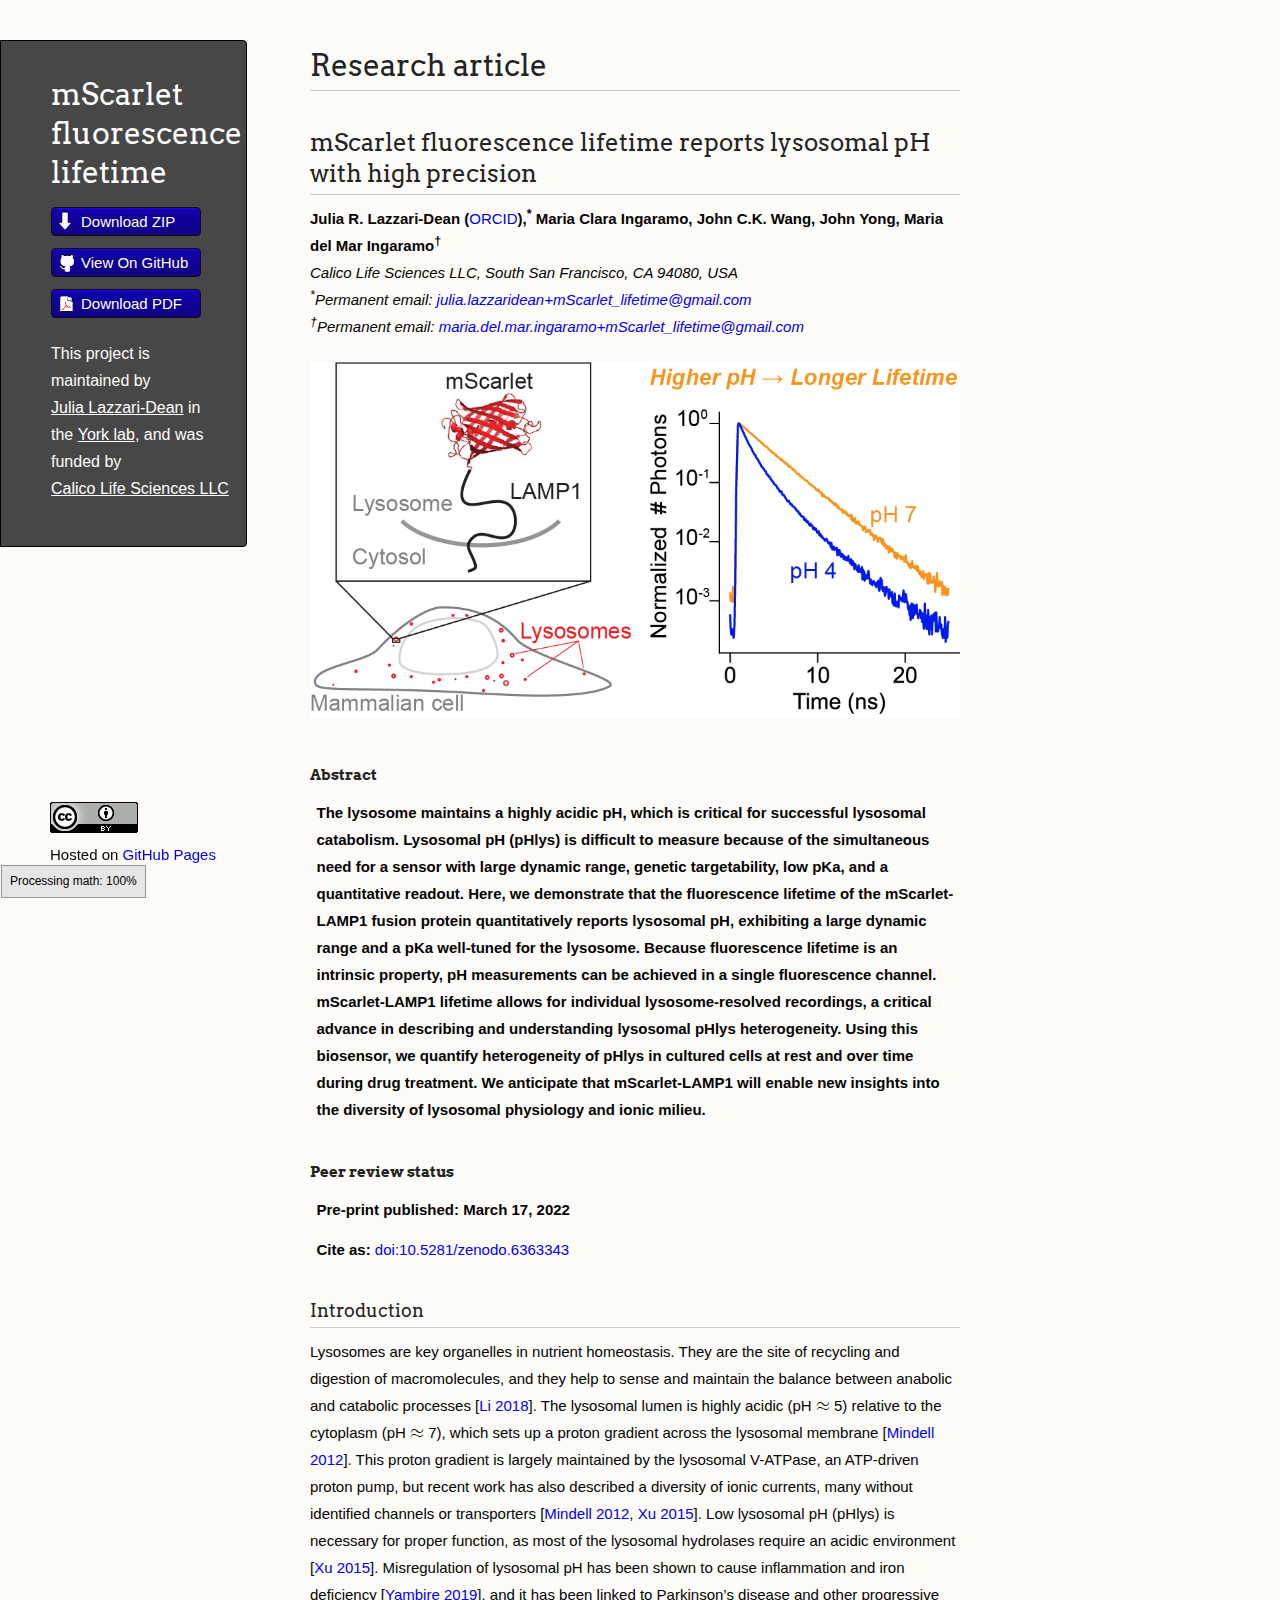
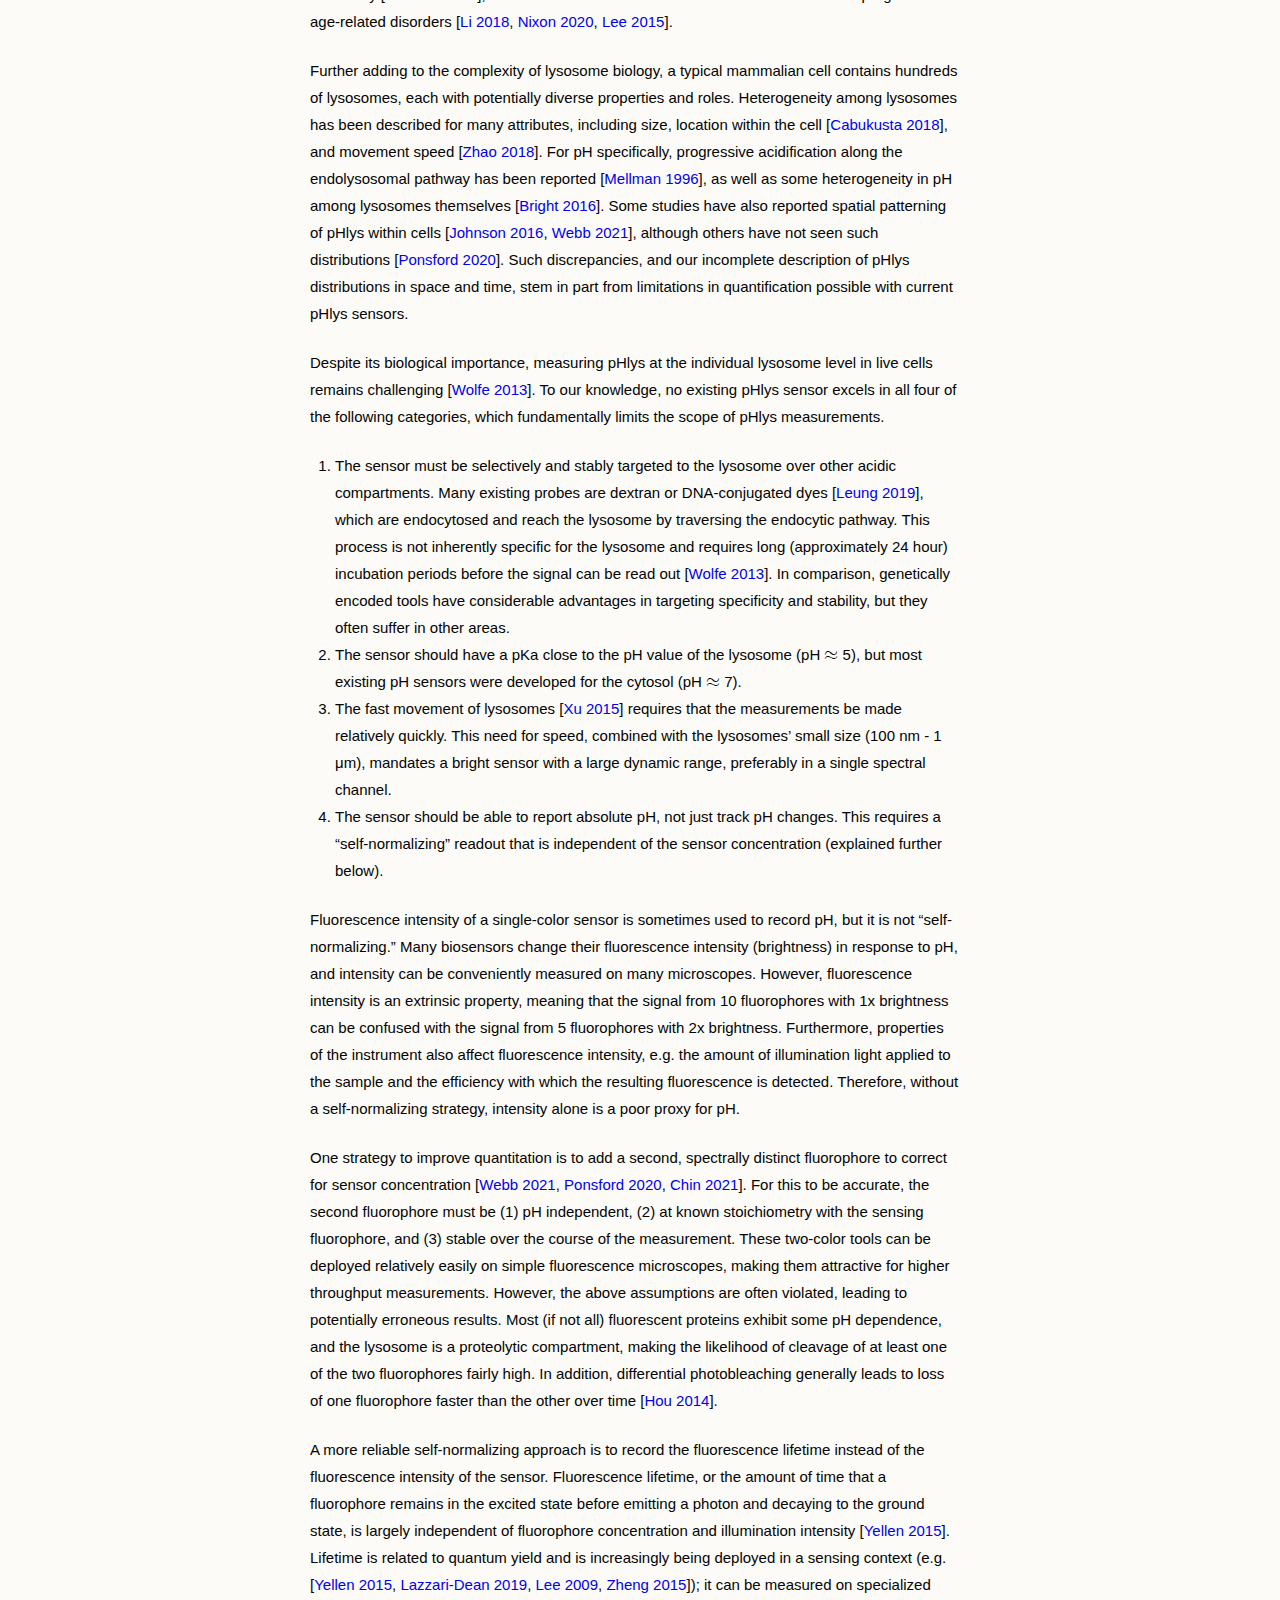
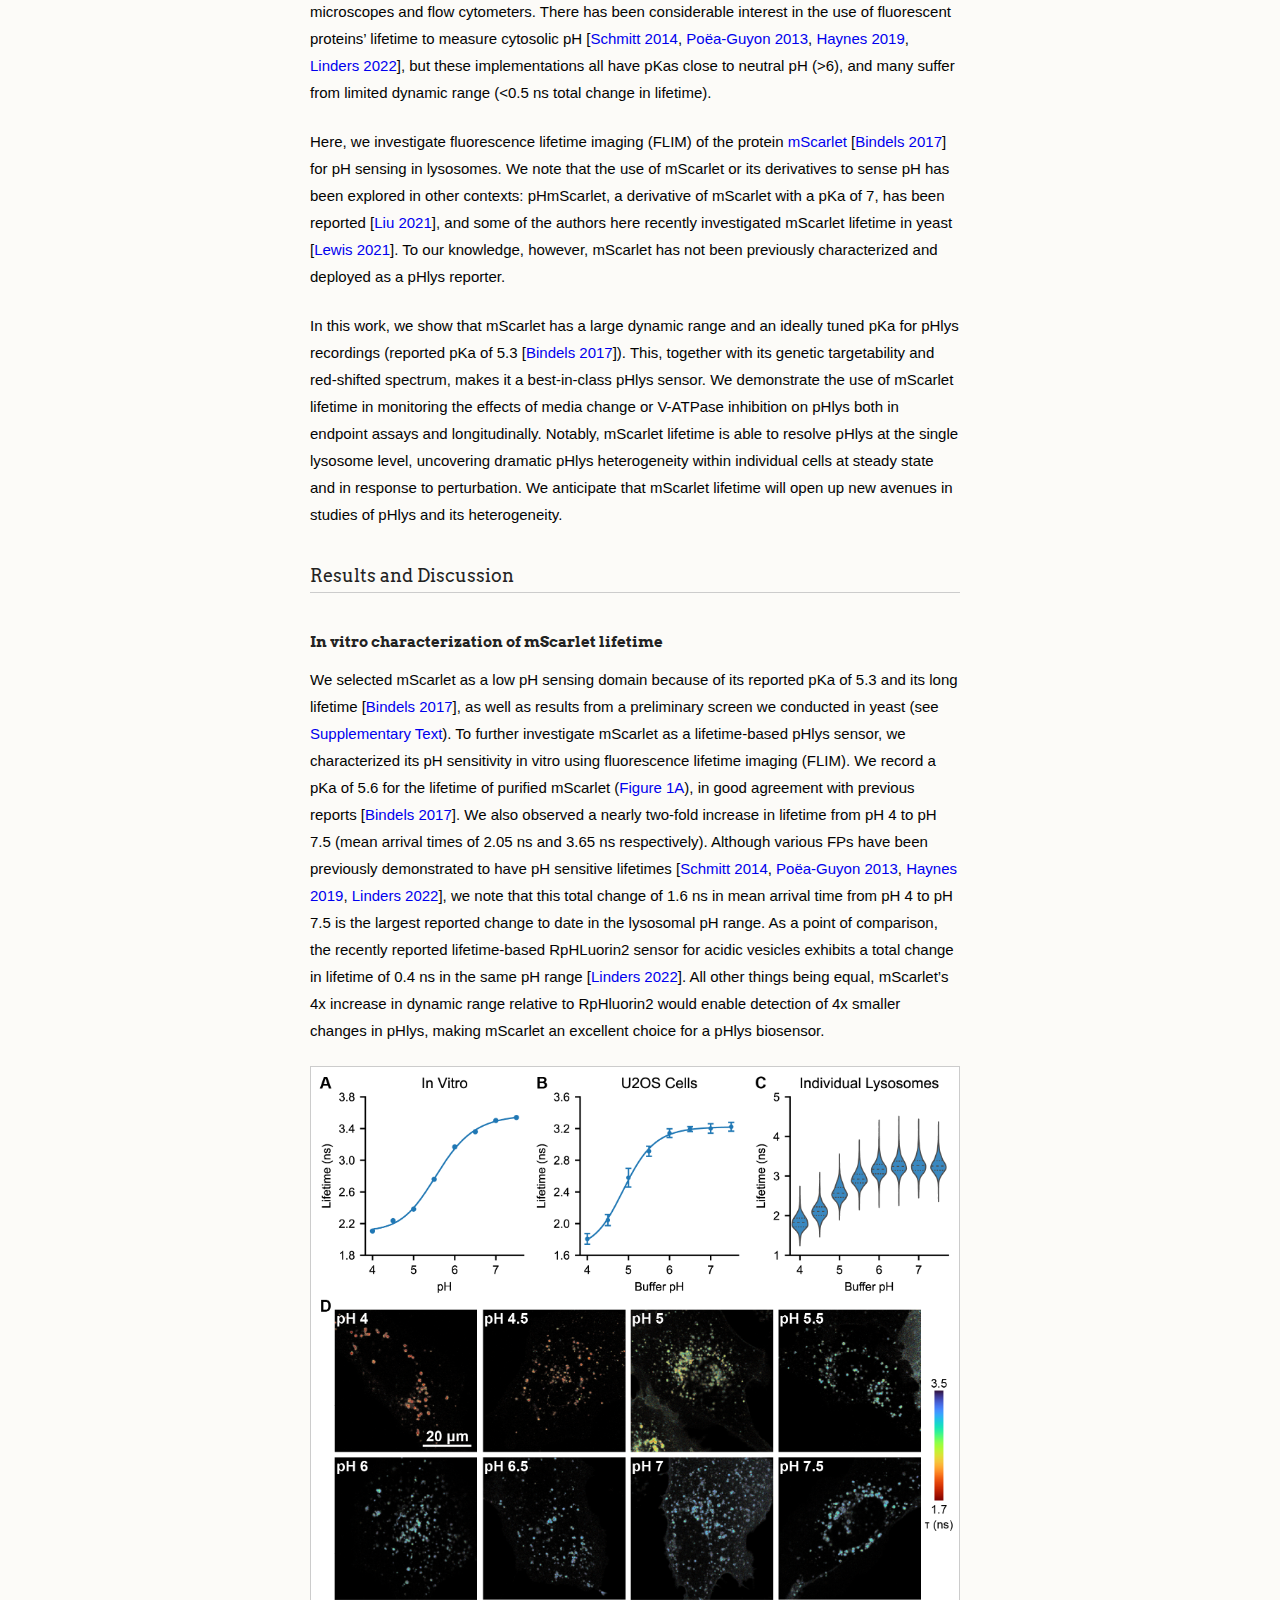
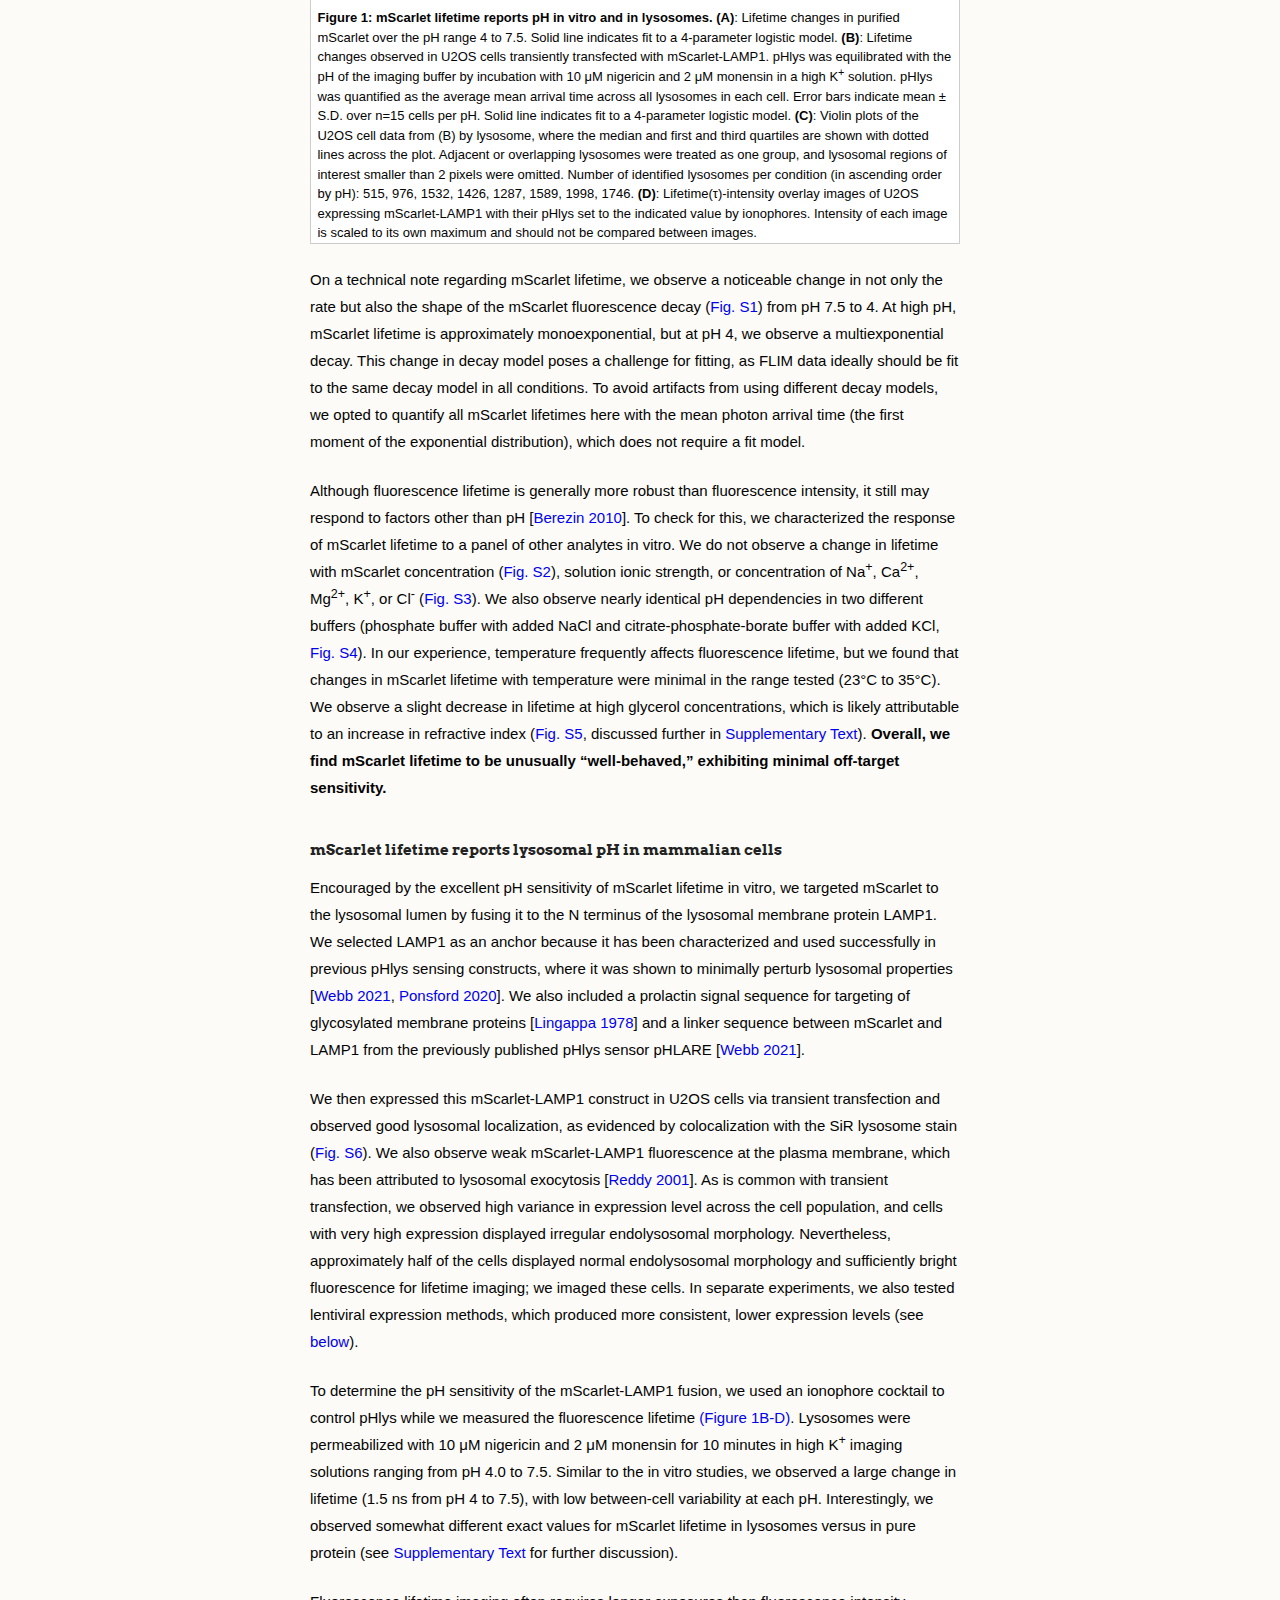
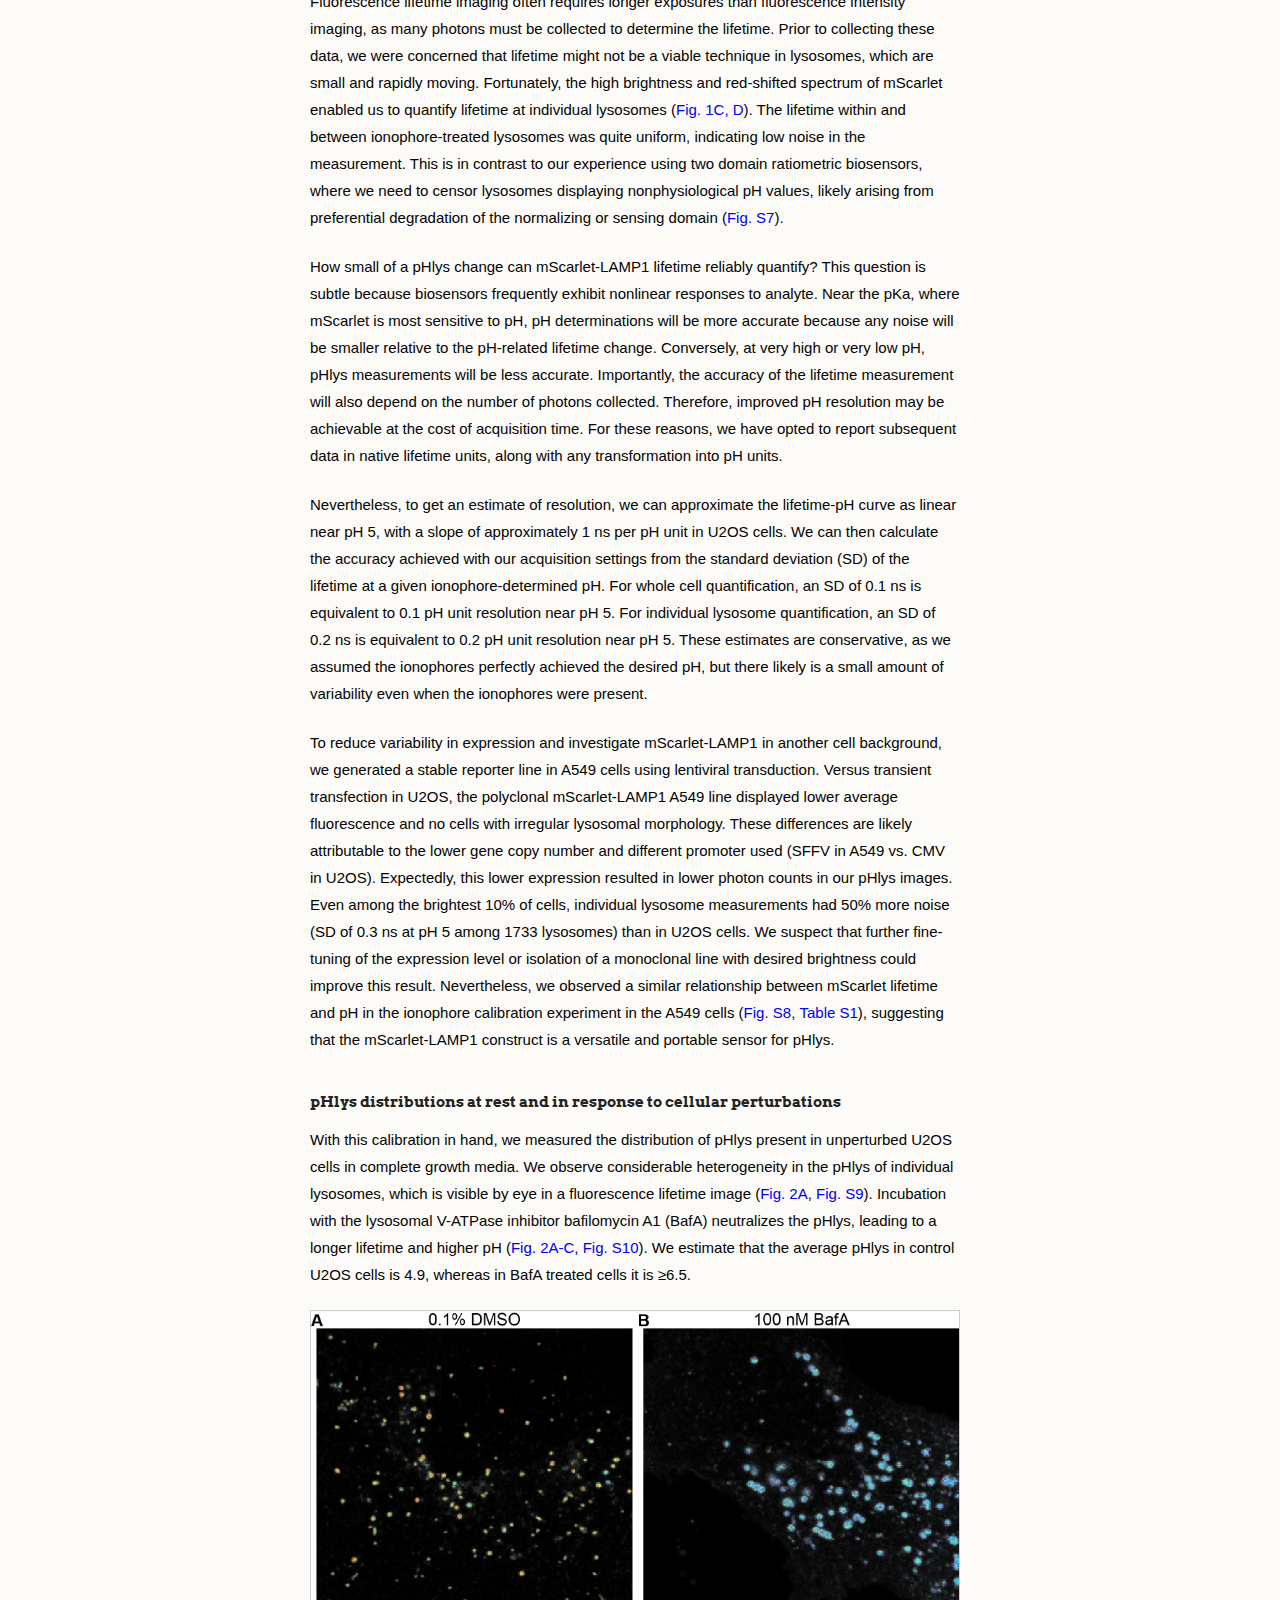
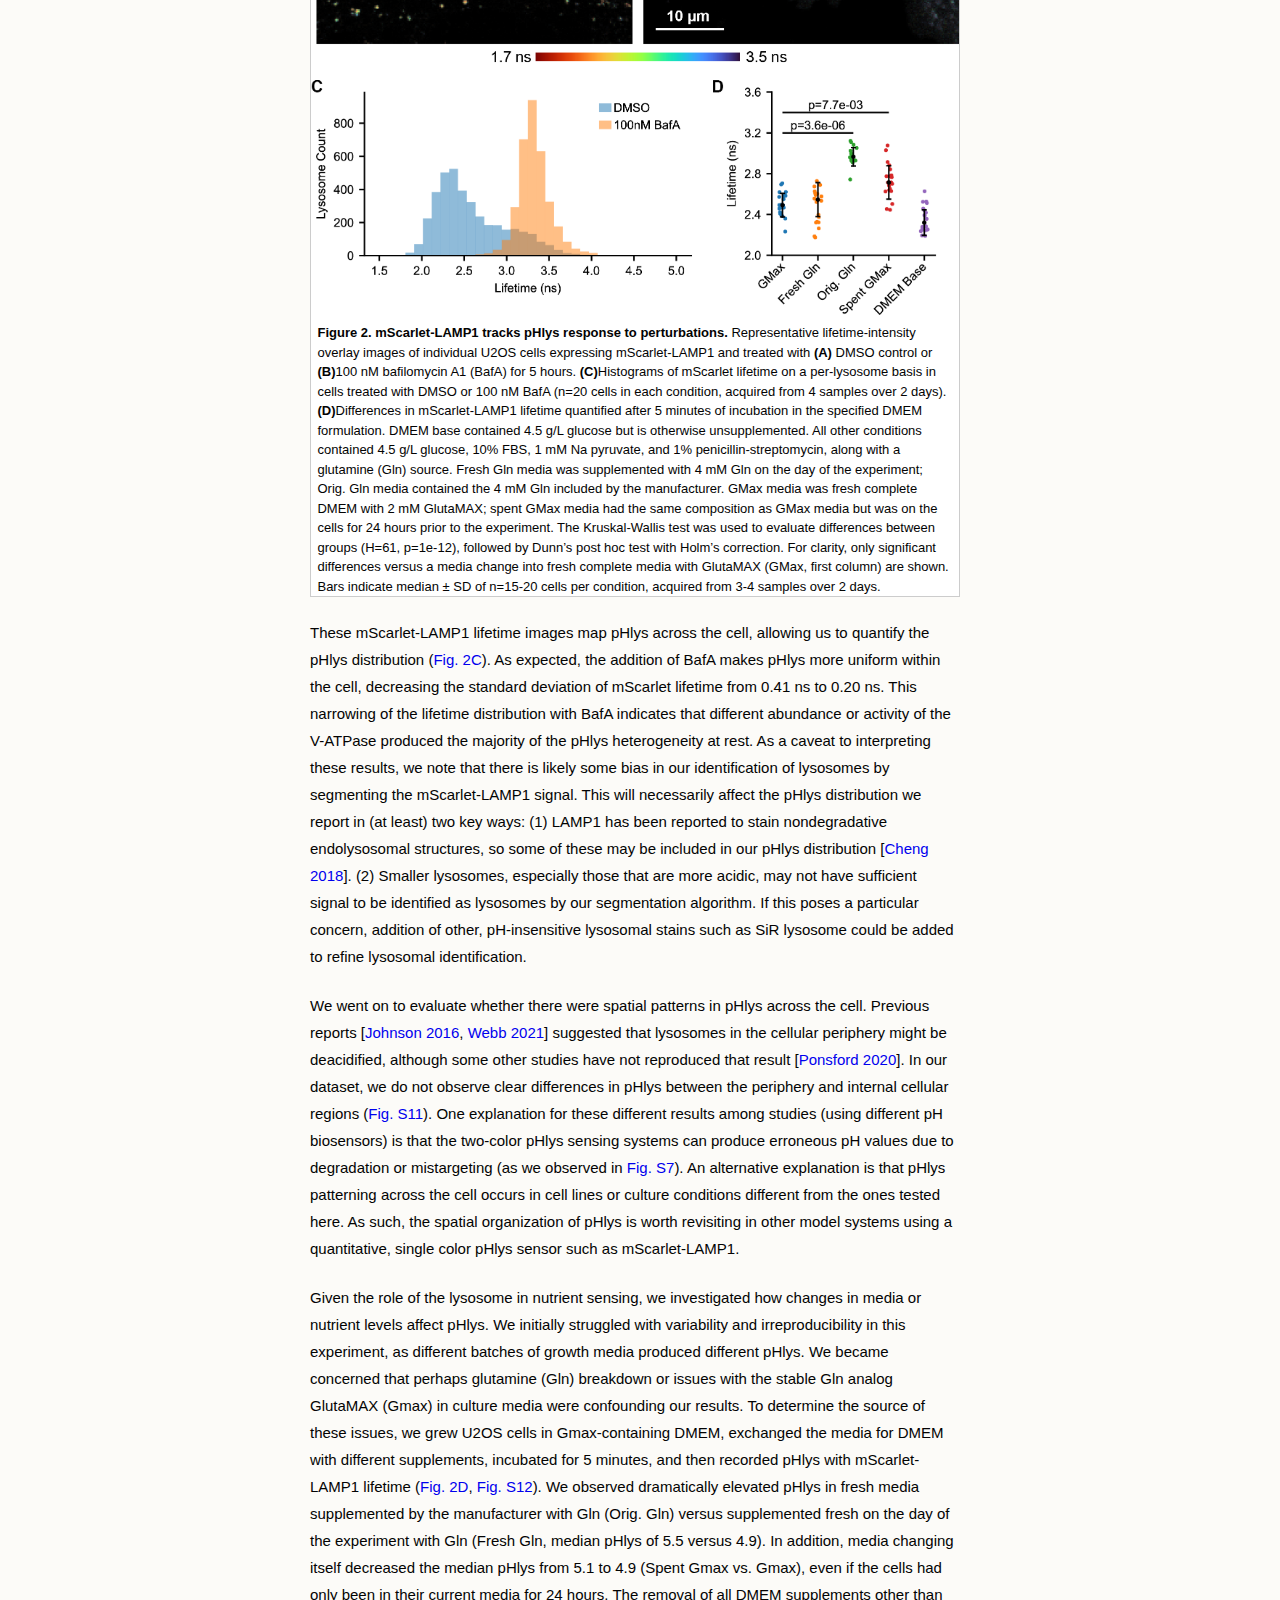
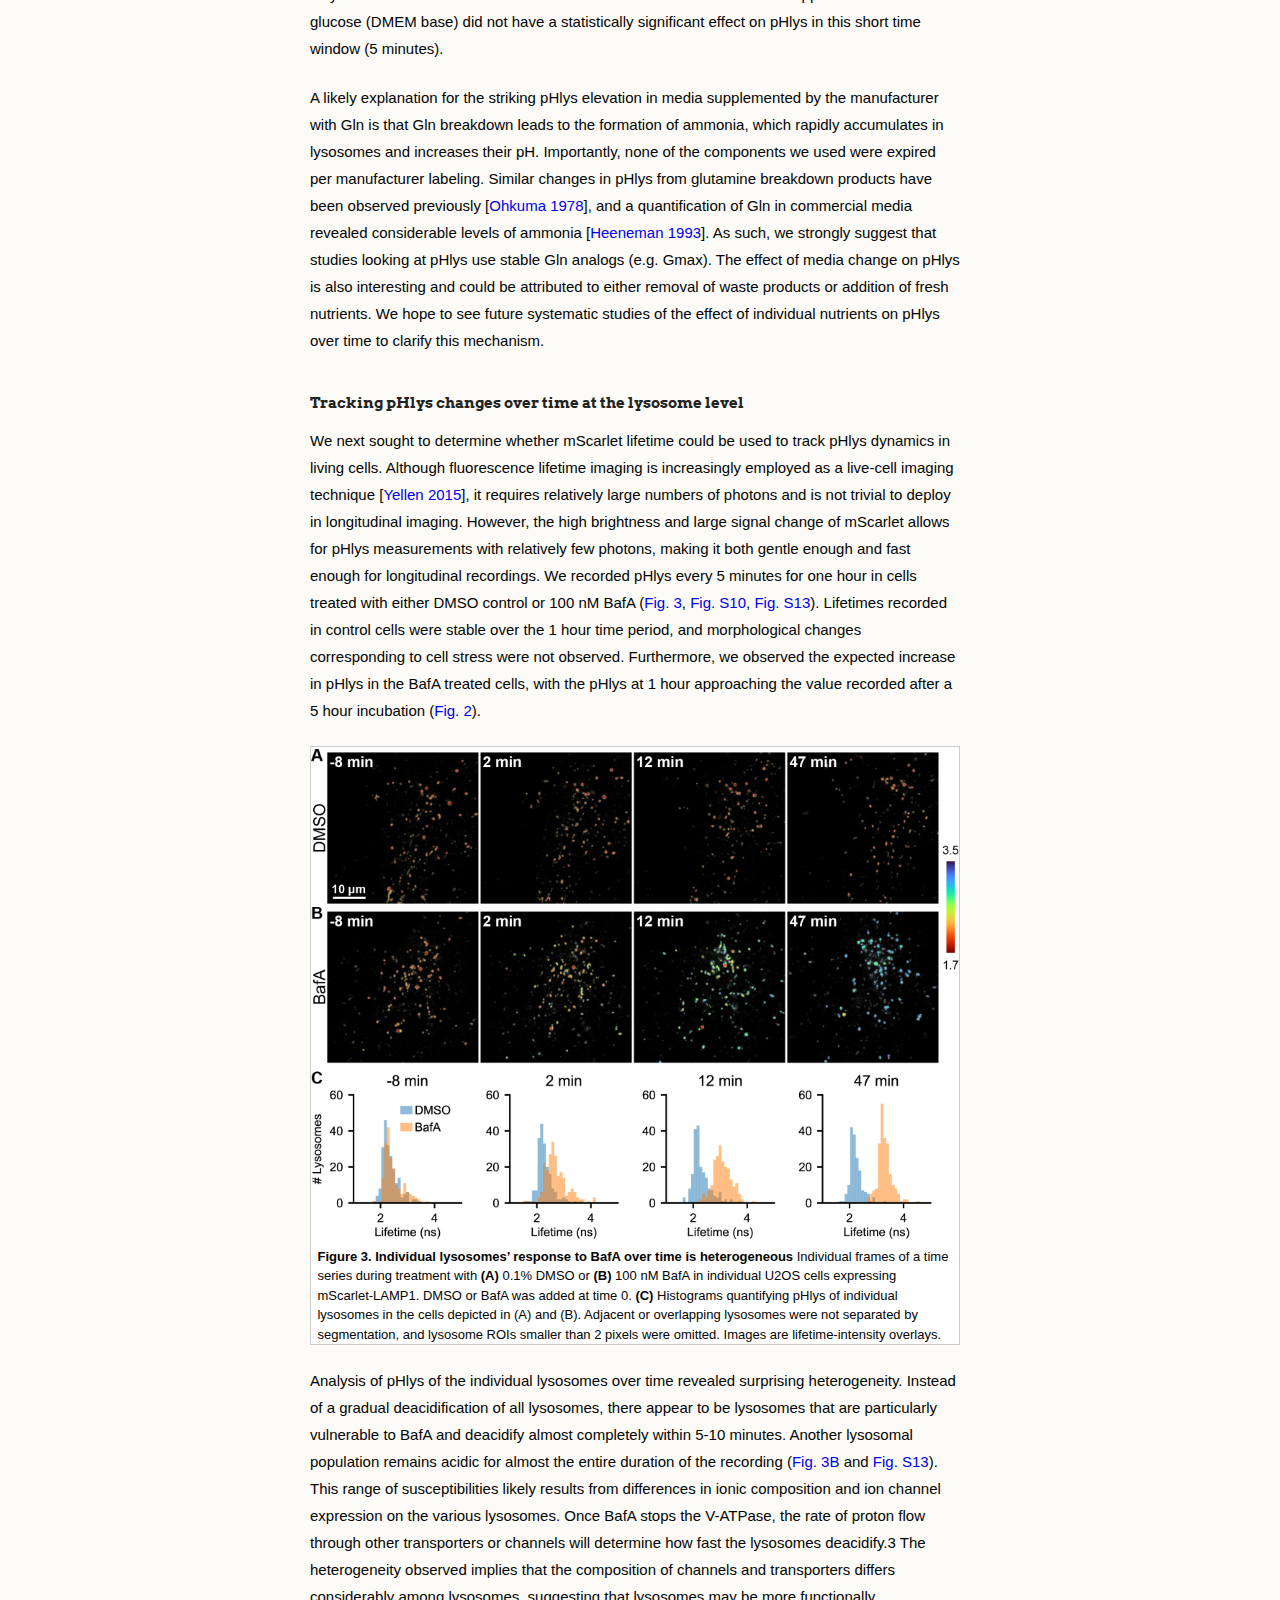
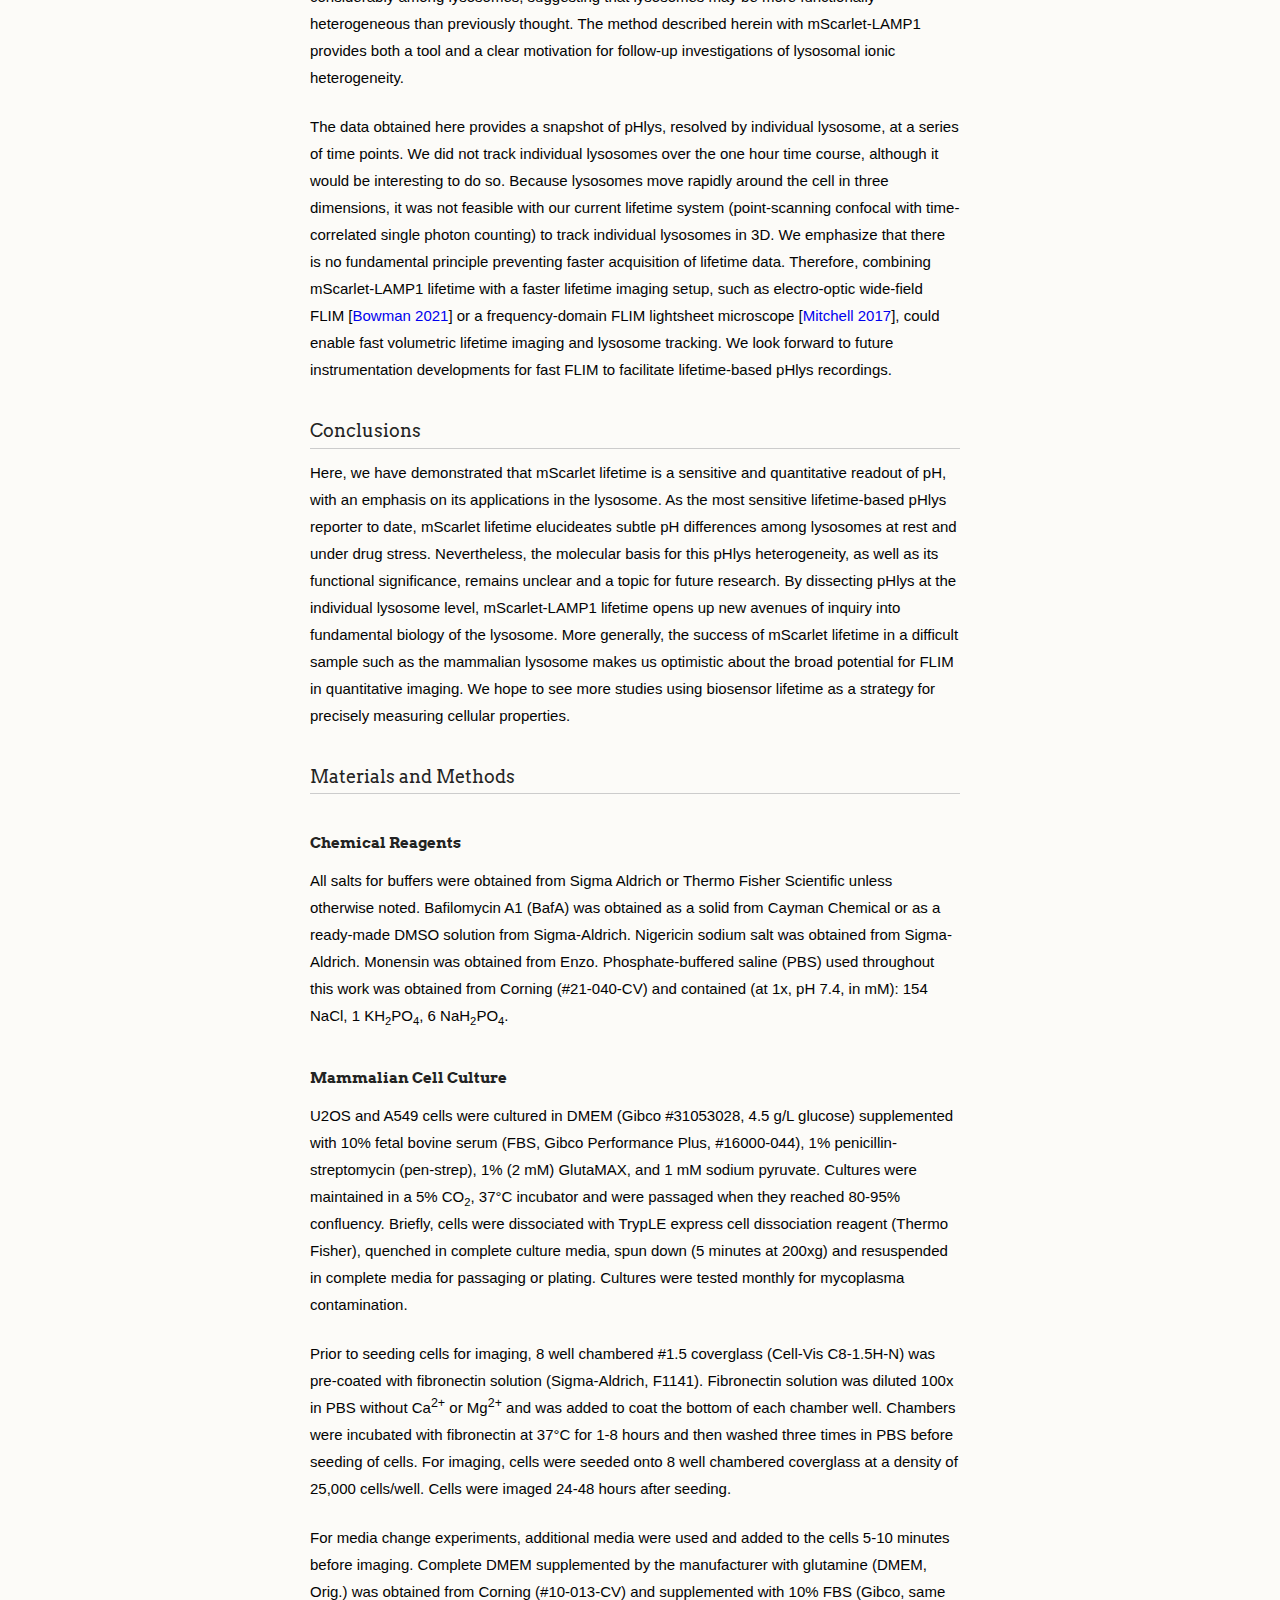
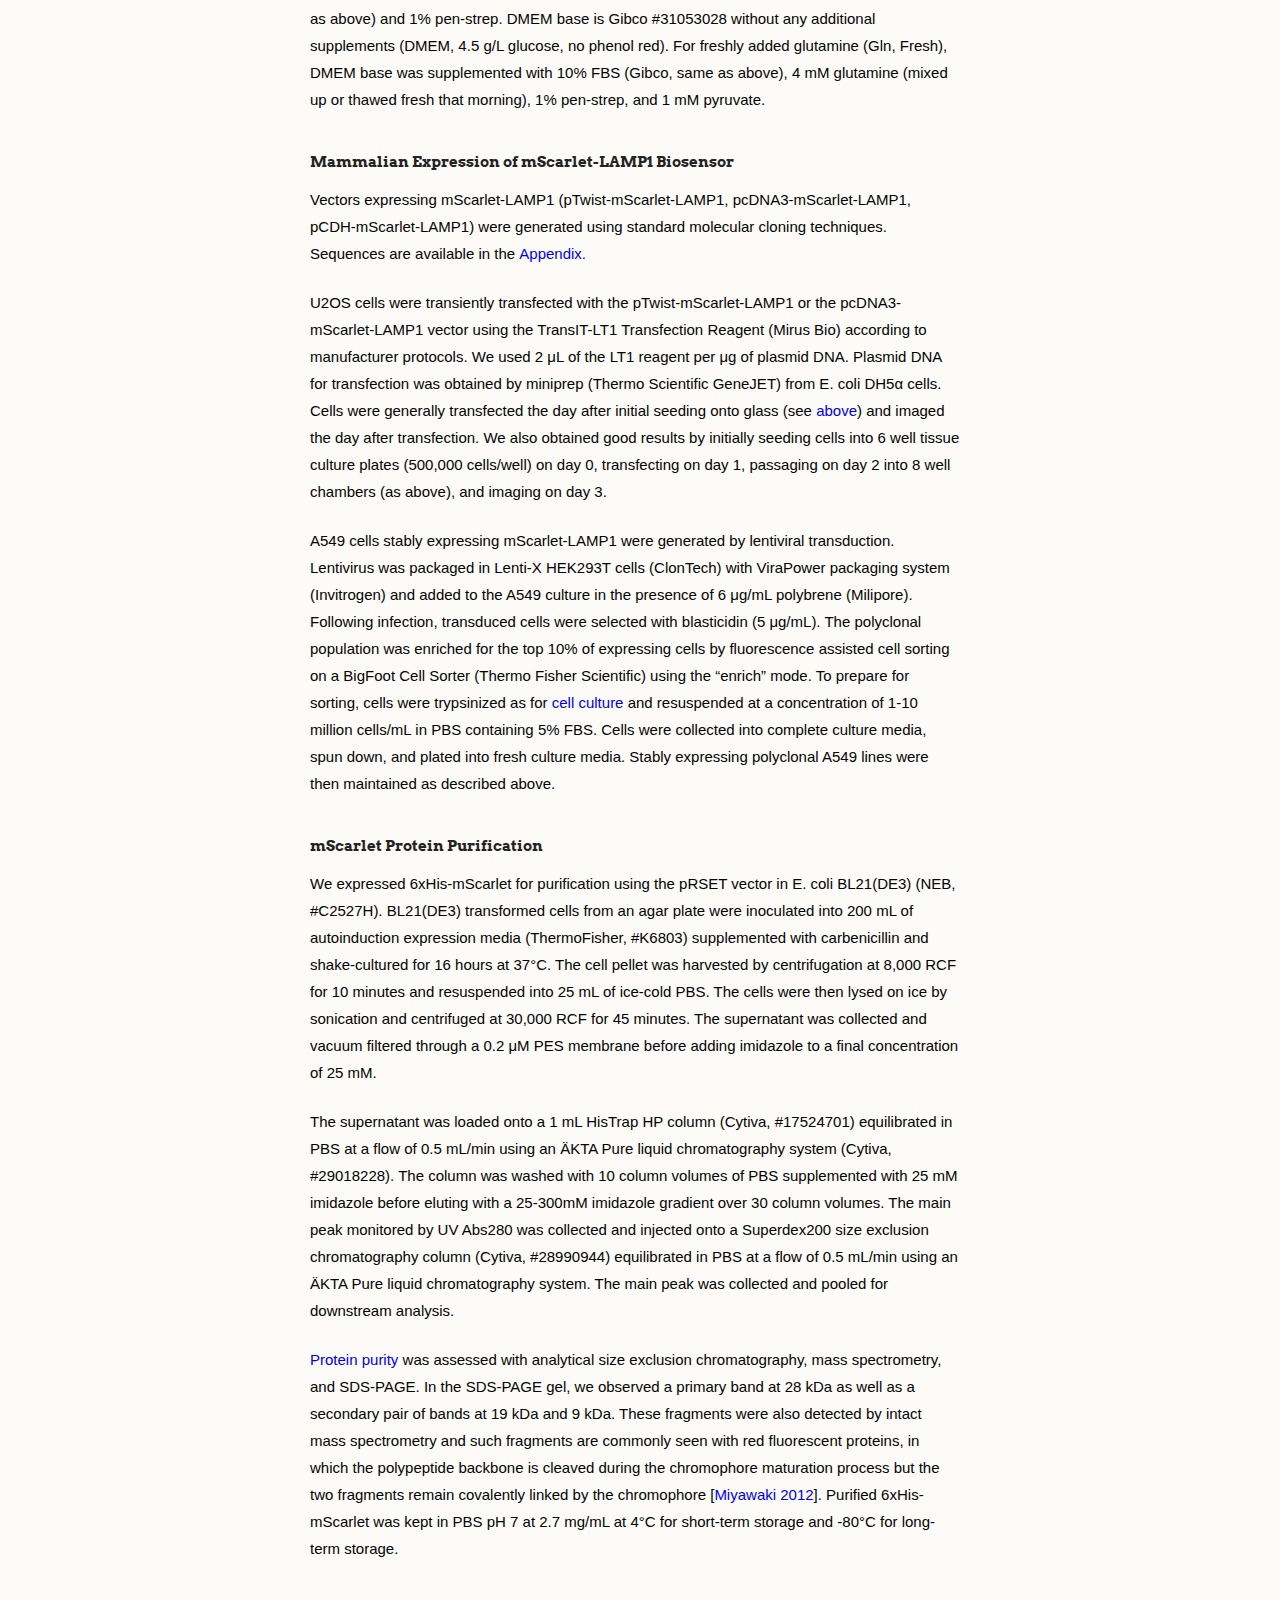
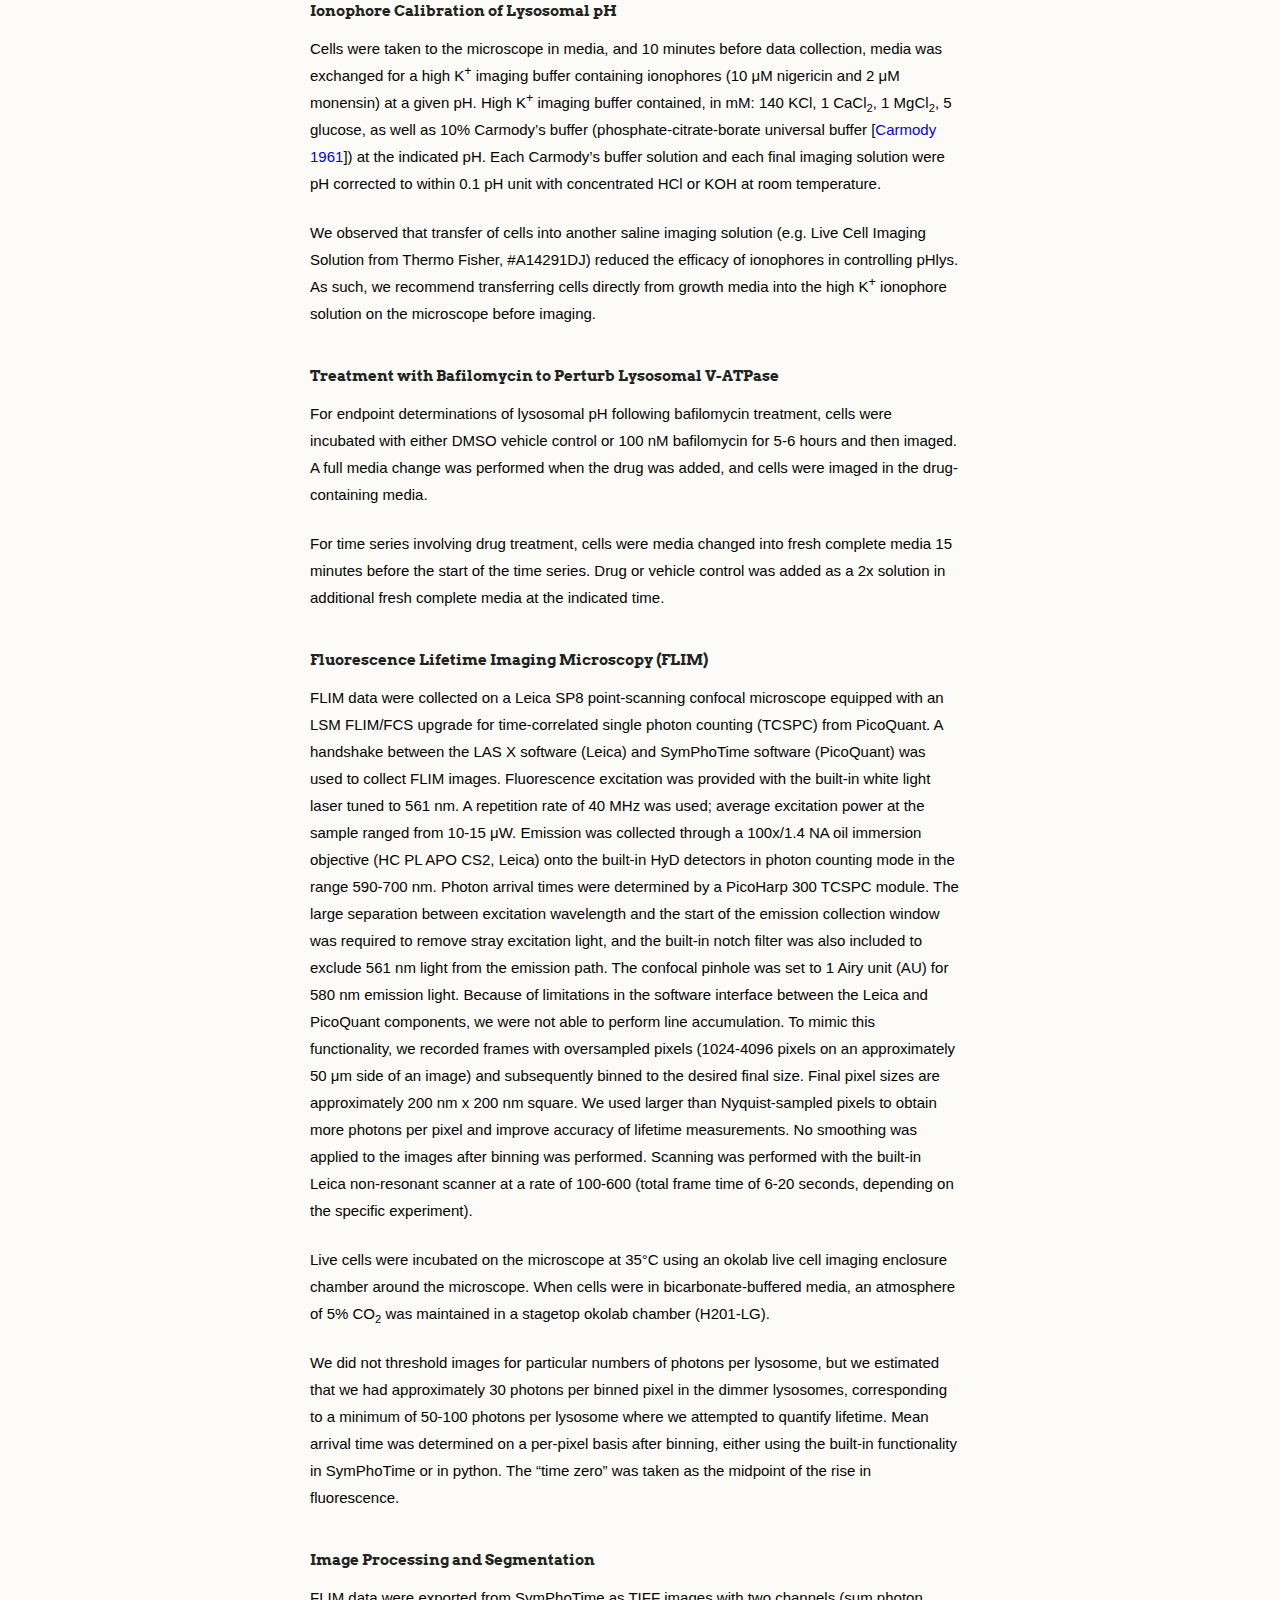
==== commit 4ebb195c: "fixing broken S11 link" ====
--- a/index.html
+++ b/index.html
@@ -1,9 +1,6 @@
 <!doctype html>
 <!-- 
-##############################################################
-Ignore this boilerplate if you're just trying to edit the text.
-Skip to the part that says 'The real text begins here'
-##############################################################
+This publication template is based on the one created by Andrew G York: https://github.com/AndrewGYork/publication_template . Thanks Andrew!
 
 Based on this theme: https://github.com/broccolini/dinky , which mentioned that attribution is appreciated. Thanks, broccolini!
 -->
@@ -18,25 +15,30 @@
     <meta name="citation_author" content="John C.K. Wang">
     <meta name="citation_author" content="John Yong">
     <meta name="citation_author" content="Maria del Mar Ingaramo">
-    <meta name="citation_publication_date" content="2022/03/15">
+    <meta name="citation_publication_date" content="2022/03/17">
     <meta name="citation_journal_title" content="Github.io">
-    <meta name="citation_pdf_url" content="https://andrewgyork.github.io/relaxation_sensors/Relaxation_Sensors.pdf">
+    <meta name="citation_pdf_url" content="https://jlazzaridean.github.io/mScarlet_pHlys/mScarlet_lysosomal_pH.pdf">
     <title>mScarlet fluorescence lifetime reports lysosomal pH with high precision</title>
 
     <link rel="stylesheet" href="stylesheets/styles.css">
     <link rel="stylesheet" href="stylesheets/prism.css">
-    <!--[if lt IE 9]>
-    <script src="javascript/html5shiv/html5shiv.js"></script>
-    <![endif]-->
-    <!--[if lt IE 8]>
-      <p class="browserupgrade">You are using an <strong>outdated</strong> browser. Please <a href="http://browsehappy.com/">upgrade your browser</a> to improve your experience.</p>
-    <![endif]-->
+
+    <!-- Global site tag (gtag.js) - Google Analytics SPECIFIC TO JLD. EDIT THIS IF YOU ARE REUSING THIS TEMPLATE! -->
+    <script async src="https://www.googletagmanager.com/gtag/js?id=G-EDPK4ZW78Q"></script>
+    <script>
+    window.dataLayer = window.dataLayer || [];
+    function gtag(){dataLayer.push(arguments);}
+    gtag('js', new Date());
+ 
+    gtag('config', 'G-EDPK4ZW78Q');
+    </script>
+
     <script src="javascript/scale-fix/scale.fix.js"></script>
     <script src="javascript/python-highlighting/prism.js"></script>
     <script async  src="javascript/Minimal-MathJax/MathJax.js?config=TeX-AMS_CHTML"></script>
     <script src="javascript/update_figures.js"></script>
     <script src="javascript/reference_list/reference_list.js"></script>
-    <script src="javascript/google-analytics/analytics.js"></script>
+    <script src="javascript/google-analytics/analytics.js"></script><!--AGY analytics tag-->
     <meta name="viewport" content="width=device-width, initial-scale=1, user-scalable=no">
   </head>
   <body>
@@ -44,11 +46,11 @@
       <header>
         <h1 class="header">mScarlet fluorescence lifetime</h1>
         <ul>
-          <li class="download"><a class="buttons" href="https://github.com/AndrewGYork/relaxation_sensors/zipball/master">Download ZIP</a></li>
-          <li><a class="buttons github" href="https://github.com/AndrewGYork/relaxation_sensors">View On GitHub</a></li>
-          <li><a class="buttons pdf" href="./Relaxation_Sensors.pdf">Download PDF</a></li>
+          <li class="download"><a class="buttons" href="https://github.com/jlazzaridean/mScarlet_pHlys/zipball/main">Download ZIP</a></li>
+          <li class="download"><a class="buttons github" href="https://github.com/jlazzaridean/mScarlet_pHlys">View On GitHub</a></li>
+          <li class="download"><a class="buttons pdf" href="./mScarlet_lysosomal_pH.pdf">Download PDF</a></li>
         </ul>
-        <p class="header">This project is maintained by <a class="header name" href="https://github.com/jlazzaridean">Julia Lazzari-Dean</a> in the <a class="header name" href="http://andrewgyork.github.io/">York lab</a>, and was funded by <a class="header name" href="https://www.calicolabs.com/">Calico Life Sciences LLC</a></p>
+        <p class="header">This project is maintained by <a class="header name" href="https://jlazzaridean.github.io">Julia Lazzari-Dean</a> in the <a class="header name" href="http://andrewgyork.github.io/">York lab</a>, and was funded by <a class="header name" href="https://www.calicolabs.com/">Calico Life Sciences LLC</a></p>
       </header>
 <!-- 
 ##############################################################
@@ -60,24 +62,23 @@
 <h2>mScarlet fluorescence lifetime reports lysosomal pH with high precision</h2>
 <p class="author_list">Julia R. Lazzari-Dean (<a href="https://orcid.org/0000-0003-2971-5379">ORCID</a>),<sup>*</sup> Maria Clara Ingaramo, John C.K. Wang, John Yong, Maria del Mar Ingaramo<sup>&dagger;</sup></p>
 <p class="author_affiliations">Calico Life Sciences LLC, South San Francisco, CA 94080, USA</p>
-<p class="contact_email"><sup>*</sup>Permanent email: <a href="mailto:julia.lazzaridean@gmail.com" target="_self">julia.lazzaridean@gmail.com</a></p>
-<p class="contact_email"><sup>&dagger;</sup>Permanent email: <a href="mailto:maria.del.mar.ingaramo@gmail.com" target="_self">maria.del.mar.ingaramo@gmail.com</a></p>
+<p class="contact_email"><sup>*</sup>Permanent email: <a href="mailto:julia.lazzaridean+mScarlet_lifetime@gmail.com" target="_self">julia.lazzaridean+mScarlet_lifetime@gmail.com</a></p>
+<p class="contact_email"><sup>&dagger;</sup>Permanent email: <a href="mailto:maria.del.mar.ingaramo+mScarlet_lifetime@gmail.com" target="_self">maria.del.mar.ingaramo+mScarlet_lifetime@gmail.com</a></p>
 
 <p></p>
-<figure id="table_of_contents_figure">
 <img src="./figures/TOC_graphic/TOC_graphic_2.png" alt="TOC graphics" id="table_of_contents_image">
-</figure><p></p>
+<p></p>
 
 <a id="Abstract" href="#Abstract" target="_self">
 <h4>Abstract</h4></a>
 <p class="abstract">The lysosome maintains a highly acidic pH, which is critical for successful lysosomal catabolism. Lysosomal pH (pHlys) is difficult to measure because of the simultaneous need for a sensor with large dynamic range, genetic targetability, low pKa, and a quantitative readout. Here, we demonstrate that the fluorescence lifetime of the mScarlet-LAMP1 fusion protein quantitatively reports lysosomal pH, exhibiting a large dynamic range and a pKa well-tuned for the lysosome. Because fluorescence lifetime is an intrinsic property, pH measurements can be achieved in a single fluorescence channel. mScarlet-LAMP1 lifetime allows for individual lysosome-resolved recordings, a critical advance in describing and understanding lysosomal pHlys heterogeneity. Using this biosensor, we quantify heterogeneity of pHlys in cultured cells at rest and over time during drug treatment. We anticipate that mScarlet-LAMP1 will enable new insights into the diversity of lysosomal physiology and ionic milieu.</p>
 
 <h4>Peer review status</h4>
-<p class="abstract">Pre-print published TODO: XXX XX, 2022</p>
-<p class="abstract">Cite as: TODO: add DOI <a href="https://doi.org/10.5281/zenodo.XXXXXXX">doi:10.5281/zenodo.XXXXXXX</a></p>
+<p class="abstract">Pre-print published: March 17, 2022</p>
+<p class="abstract">Cite as: <a href="https://doi.org/10.5281/zenodo.6363343">doi:10.5281/zenodo.6363343</a></p>
 
 <h3 class="onlyprint">
-Note that this is a limited PDF or print version; animated and interactive figures are disabled. For the full version of this article, please visit <a href="https://andrewgyork.github.io/publication_template">https://andrewgyork.github.io/publication_template</a></h3>
+Note that this is a limited PDF or print version; animated and interactive figures are disabled. For the full version of this article, please visit <a href="https://jlazzaridean.github.io/mScarlet_pHlys">https://jlazzaridean.github.io/mScarlet_pHlys</a></h3>
 
 <noscript>
 <h3>Your browser doesn't seem to support Javascript. This document uses Javascript for interactive figures, math typesetting, and to automatically generate the reference list. Either activate Javascript, or use the "Download PDF" link above if you want properly typeset math and a reference list.</h3></noscript>
@@ -88,31 +89,31 @@
 
 [<a class="citation" href="http://doi.org/10.1016/j.tibs.2018.10.006" title="Lysosomal Ion Channels as Decoders of Cellular Signals; Ping Li, Mingxue Gu, Haoxing Xu; Trends in Biochemical Sciences 44, 2, 110-124 (2018)">Li 2018</a>].
 
-The lysosomal lumen is highly acidic (pH~5) relative to the cytoplasm (pH~7), which sets up a proton gradient across the lysosomal membrane
+The lysosomal lumen is highly acidic (pH \(\approx\) 5) relative to the cytoplasm (pH \(\approx\) 7), which sets up a proton gradient across the lysosomal membrane
 
 [<a class="citation" href="http://doi.org/10.1146/annurev-physiol-012110-142317" title="Lysosomal Acidification Mechanisms; Joseph A. Mindell; Annual Review of Physiology 74, 1, 69-86 (2012)">Mindell 2012</a>].
 
 This proton gradient is largely maintained by the lysosomal V-ATPase, an ATP-driven proton pump, but recent work has also described a diversity of ionic currents, many without identified channels or transporters
 
-[<a class="citation" href="http://doi.org/10.1146/annurev-physiol-012110-142317" title="Lysosomal Acidification Mechanisms; Joseph A. Mindell; Annual Review of Physiology 74, 1, 69-86 (2012)">Mindell 2012</a>]
+[<a class="citation" href="http://doi.org/10.1146/annurev-physiol-012110-142317" title="Lysosomal Acidification Mechanisms; Joseph A. Mindell; Annual Review of Physiology 74, 1, 69-86 (2012)">Mindell 2012</a>, 
+
+<a class="citation" href="http://doi.org/10.1146/annurev-physiol-021014-071649" title="Lysosomal Physiology; Haoxing Xu, Dejian Ren; Annual Review of Physiology 77, 1, 57-80 (2015)">Xu 2015</a>].
+
+Low lysosomal pH (pHlys) is necessary for proper function, as most of the lysosomal hydrolases require an acidic environment
 
 [<a class="citation" href="http://doi.org/10.1146/annurev-physiol-021014-071649" title="Lysosomal Physiology; Haoxing Xu, Dejian Ren; Annual Review of Physiology 77, 1, 57-80 (2015)">Xu 2015</a>].
 
-Low lysosomal pH (pHlys) is necessary for proper function, as most of the lysosomal hydrolases require an acidic environment
-
-[<a class="citation" href="http://doi.org/10.1146/annurev-physiol-021014-071649" title="Lysosomal Physiology; Haoxing Xu, Dejian Ren; Annual Review of Physiology 77, 1, 57-80 (2015)">Xu 2015</a>].
-
 Misregulation of lysosomal pH has been shown to cause inflammation and iron deficiency
 
 [<a class="citation" href="http://doi.org/10.7554/elife.51031" title="Impaired Lysosomal Acidification Triggers Iron Deficiency and Inflammation in Vivo; King Faisal Yambire, Christine Rostosky, Takashi Watanabe, David Pacheu-Grau, Sylvia Torres-Odio, Angela Sanchez-Guerrero, Ola Senderovich, Esther G Meyron-Holtz, Ira Milosevic, Jens Frahm, A Phillip West, Nuno Raimundo; eLife 8, e51031 (2019)">Yambire 2019</a>],
 
 and it has been linked to Parkinson’s disease and other progressive age-related disorders
 
-[<a class="citation" href="http://doi.org/10.1016/j.tibs.2018.10.006" title="Lysosomal Ion Channels as Decoders of Cellular Signals; Ping Li, Mingxue Gu, Haoxing Xu; Trends in Biochemical Sciences 44, 2, 110-124 (2018)">Li 2018</a>]
-
-[<a class="citation" href="http://doi.org/10.1016/j.bbapap.2020.140443" title="The aging lysosome: An essential catalyst for late-onset neurodegenerative diseases; Ralph A. Nixon; BBA - Proteins and Proteomics 1868, 9, 140443 (2020)">Nixon 2020</a>]
-
-[<a class="citation" href="http://doi.org/10.1016/j.celrep.2015.07.050" title="Presenilin 1 Maintains Lysosomal Ca2+ Homeostasis via TRPML1 by Regulating vATPase-Mediated Lysosome Acidification; Ju-Hyun Lee, Mary Kate McBrayer, Devin M. Wolfe, Luke J. Haslett, Asok Kumar, Yutaka Sato, Pearl P.Y. Lie, Panaiyur Mohan, Erin E. Coffey, Uday Kompella, Claire H. Mitchell, Emyr Lloyd-Evans, Ralph A. Nixon; Cell Reports 12, 9, 1430-1444 (2015)">Lee 2015</a>].
+[<a class="citation" href="http://doi.org/10.1016/j.tibs.2018.10.006" title="Lysosomal Ion Channels as Decoders of Cellular Signals; Ping Li, Mingxue Gu, Haoxing Xu; Trends in Biochemical Sciences 44, 2, 110-124 (2018)">Li 2018</a>, 
+
+<a class="citation" href="http://doi.org/10.1016/j.bbapap.2020.140443" title="The aging lysosome: An essential catalyst for late-onset neurodegenerative diseases; Ralph A. Nixon; BBA - Proteins and Proteomics 1868, 9, 140443 (2020)">Nixon 2020</a>, 
+
+<a class="citation" href="http://doi.org/10.1016/j.celrep.2015.07.050" title="Presenilin 1 Maintains Lysosomal Ca2+ Homeostasis via TRPML1 by Regulating vATPase-Mediated Lysosome Acidification; Ju-Hyun Lee, Mary Kate McBrayer, Devin M. Wolfe, Luke J. Haslett, Asok Kumar, Yutaka Sato, Pearl P.Y. Lie, Panaiyur Mohan, Erin E. Coffey, Uday Kompella, Claire H. Mitchell, Emyr Lloyd-Evans, Ralph A. Nixon; Cell Reports 12, 9, 1430-1444 (2015)">Lee 2015</a>].
 
 </p>
 
@@ -134,9 +135,9 @@
 
 Some studies have also reported spatial patterning of pHlys within cells
 
-[<a class="citation" href="http://doi.org/10.1083/jcb.201507112" title="The Position of Lysosomes within the Cell Determines Their Luminal pH; Danielle E. Johnson, Philip Ostrowski, Valentin Jaumouillé, Sergio Grinstein; Journal of Cell Biology 212, 6, 667-692 (2016)">Johnson 2016</a>]
-
-[<a class="citation" href="http://doi.org/10.1091/mbc.e20-06-0383" title="pHLARE: A New Biosensor Reveals Decreased Lysosome pH in Cancer Cells; Bradley A. Webb, Francesca M. Aloisio, Rabab A. Charafeddine, Jessica Cook, Torsten Wittmann, Diane L. Barber; Molecular Biology of the Cell 32, 2, 131-142 (2021)">Webb 2021</a>],
+[<a class="citation" href="http://doi.org/10.1083/jcb.201507112" title="The Position of Lysosomes within the Cell Determines Their Luminal pH; Danielle E. Johnson, Philip Ostrowski, Valentin Jaumouillé, Sergio Grinstein; Journal of Cell Biology 212, 6, 667-692 (2016)">Johnson 2016</a>, 
+
+<a class="citation" href="http://doi.org/10.1091/mbc.e20-06-0383" title="pHLARE: A New Biosensor Reveals Decreased Lysosome pH in Cancer Cells; Bradley A. Webb, Francesca M. Aloisio, Rabab A. Charafeddine, Jessica Cook, Torsten Wittmann, Diane L. Barber; Molecular Biology of the Cell 32, 2, 131-142 (2021)">Webb 2021</a>],
 
 although others have not seen such distributions
 
@@ -148,29 +149,39 @@
  
 [<a class="citation" href="http://doi.org/10.1111/ejn.12169" title="Autophagy Failure in Alzheimer’s Disease and the Role of Defective Lysosomal Acidification; Devin M. Wolfe, Ju-hyun Lee, Asok Kumar, Sooyeon Lee, Samantha J. Orenstein, Ralph A. Nixon; European Journal of Neuroscience 37, 12, 1949-1961 (2013)">Wolfe 2013</a>].
 
-To our knowledge, no existing pHlys sensor excels in all 4 of the following categories, which fundamentally limits the scope of pHlys measurements. <em>First</em>, the sensor must be selectively and stably targeted to the lysosome over other acidic compartments. Many existing probes are dextran or DNA-conjugated dyes
+To our knowledge, no existing pHlys sensor excels in all four of the following categories, which fundamentally limits the scope of pHlys measurements.</p>
+
+<ol>
+<li>The sensor must be selectively and stably targeted to the lysosome over other acidic compartments. Many existing probes are dextran or DNA-conjugated dyes
 
 [<a class="citation" href="http://doi.org/10.1038/s41565-018-0318-5" title="A DNA Nanomachine Chemically Resolves Lysosomes in Live Cells; KaHo Leung, Kasturi Chakraborty, Anand Saminathan, Yamuna Krishnan; Nature Nanotechnology 14, 2, 176-183 (2019)">Leung 2019</a>],
 
-which are endocytosed and reach the lysosome by traversing the endocytic pathway. This process is not inherently specific for the lysosome and requires long (~24 hour) incubation periods before the signal can be read out
+which are endocytosed and reach the lysosome by traversing the endocytic pathway. This process is not inherently specific for the lysosome and requires long (approximately 24 hour) incubation periods before the signal can be read out
 
 [<a class="citation" href="http://doi.org/10.1111/ejn.12169" title="Autophagy Failure in Alzheimer’s Disease and the Role of Defective Lysosomal Acidification; Devin M. Wolfe, Ju-hyun Lee, Asok Kumar, Sooyeon Lee, Samantha J. Orenstein, Ralph A. Nixon; European Journal of Neuroscience 37, 12, 1949-1961 (2013)">Wolfe 2013</a>].
 
-In comparison, genetically encoded tools have considerable advantages in targeting specificity and stability, but they often suffer in other areas. <em>Second</em>, the sensor should have a pKa close to the pH value of the lysosome (~5), but most existing pH sensors were developed for the cytosol (pH~7). <em>Third</em>, the fast movement of lysosomes
+In comparison, genetically encoded tools have considerable advantages in targeting specificity and stability, but they often suffer in other areas.</li> 
+
+<li>The sensor should have a pKa close to the pH value of the lysosome (pH \(\approx\) 5), but most existing pH sensors were developed for the cytosol (pH \(\approx\) 7).</li>
+
+<li>The fast movement of lysosomes
 
 [<a class="citation" href="http://doi.org/10.1146/annurev-physiol-021014-071649" title="Lysosomal Physiology; Haoxing Xu, Dejian Ren; Annual Review of Physiology 77, 1, 57-80 (2015)">Xu 2015</a>]
 
-requires that the measurements be made relatively quickly. This need for speed, combined with the lysosomes’ small size (100 nm-1 &mu;m), mandates a bright sensor with a large dynamic range, preferably in a single spectral channel. <em>Finally</em>, the sensor should be able to report absolute pH, not just track pH changes. This requires a “self-normalizing” readout that is independent of the sensor concentration. We elaborate further on ways to achieve absolute pH quantification below.</p>
+requires that the measurements be made relatively quickly. This need for speed, combined with the lysosomes’ small size (100 nm - 1 &mu;m), mandates a bright sensor with a large dynamic range, preferably in a single spectral channel.</li>
+
+<li>The sensor should be able to report absolute pH, not just track pH changes. This requires a “self-normalizing” readout that is independent of the sensor concentration (explained further below).</li>
+</ol>
 
 <p>Fluorescence intensity of a single-color sensor is sometimes used to record pH, but it is not “self-normalizing.” Many biosensors change their fluorescence intensity (brightness) in response to pH, and intensity can be conveniently measured on many microscopes. However, fluorescence intensity is an extrinsic property, meaning that the signal from 10 fluorophores with 1x brightness can be confused with the signal from 5 fluorophores with 2x brightness. Furthermore, properties of the instrument also affect fluorescence intensity, e.g. the amount of illumination light applied to the sample and the efficiency with which the resulting fluorescence is detected. Therefore, without a self-normalizing strategy, intensity alone is a poor proxy for pH.</p>
 
 <p>One strategy to improve quantitation is to add a second, spectrally distinct fluorophore to correct for sensor concentration 
 
-[<a class="citation" href="http://doi.org/10.1091/mbc.e20-06-0383" title="pHLARE: A New Biosensor Reveals Decreased Lysosome pH in Cancer Cells; Bradley A. Webb, Francesca M. Aloisio, Rabab A. Charafeddine, Jessica Cook, Torsten Wittmann, Diane L. Barber; Molecular Biology of the Cell 32, 2, 131-142 (2021)">Webb 2021</a>]
-
-[<a class="citation" href="http://doi.org/10.1080/15548627.2020.1771858" title="Live Imaging of Intra-Lysosome pH in Cell Lines and Primary Neuronal Culture Using a Novel Genetically Encoded Biosensor; Amy H. Ponsford, Thomas A. Ryan, Andrea Raimondi, Emanuele Cocucci, Susanne A. Wycislo, Florian Fröhlich, Laura E. Swan, Massimiliano Stagi; Autophagy 17, 6, 1500-1518 (2020)">Ponsford 2020</a>]
-
-[<a class="citation" href="http://doi.org/10.1021/acssensors.0c02318" title="Genetically Encoded, pH-Sensitive mTFP1 Biosensor for Probing Lysosomal pH; Marcus Y. Chin, Anand R. Patwardhan, Kean-Hooi Ang, Austin L. Wang, Carolina Alquezar, Mackenzie Welch, Phi T. Nguyen, Michael Grabe, Anna V. Molofsky, Michelle R. Arkin, Aimee W. Kao; ACS Sensors 6, 6, 2168-2180 (2021)">Chin 2021</a>].
+[<a class="citation" href="http://doi.org/10.1091/mbc.e20-06-0383" title="pHLARE: A New Biosensor Reveals Decreased Lysosome pH in Cancer Cells; Bradley A. Webb, Francesca M. Aloisio, Rabab A. Charafeddine, Jessica Cook, Torsten Wittmann, Diane L. Barber; Molecular Biology of the Cell 32, 2, 131-142 (2021)">Webb 2021</a>, 
+
+<a class="citation" href="http://doi.org/10.1080/15548627.2020.1771858" title="Live Imaging of Intra-Lysosome pH in Cell Lines and Primary Neuronal Culture Using a Novel Genetically Encoded Biosensor; Amy H. Ponsford, Thomas A. Ryan, Andrea Raimondi, Emanuele Cocucci, Susanne A. Wycislo, Florian Fröhlich, Laura E. Swan, Massimiliano Stagi; Autophagy 17, 6, 1500-1518 (2020)">Ponsford 2020</a>,
+
+<a class="citation" href="http://doi.org/10.1021/acssensors.0c02318" title="Genetically Encoded, pH-Sensitive mTFP1 Biosensor for Probing Lysosomal pH; Marcus Y. Chin, Anand R. Patwardhan, Kean-Hooi Ang, Austin L. Wang, Carolina Alquezar, Mackenzie Welch, Phi T. Nguyen, Michael Grabe, Anna V. Molofsky, Michelle R. Arkin, Aimee W. Kao; ACS Sensors 6, 6, 2168-2180 (2021)">Chin 2021</a>].
 
 For this to be accurate, the second fluorophore must be (1) pH independent, (2) at known stoichiometry with the sensing fluorophore, and (3) stable over the course of the measurement. These two-color tools can be deployed relatively easily on simple fluorescence microscopes, making them attractive for higher throughput measurements. However, the above assumptions are often violated, leading to potentially erroneous results. Most (if not all) fluorescent proteins exhibit some pH dependence, and the lysosome is a proteolytic compartment, making the likelihood of cleavage of at least one of the two fluorophores fairly high. In addition, differential photobleaching generally leads to loss of one fluorophore faster than the other over time
 
@@ -184,23 +195,23 @@
 
 Lifetime is related to quantum yield and is increasingly being deployed in a sensing context (e.g. 
 
-[<a class="citation" href="http://doi.org/10.1016/j.cbpa.2015.05.024" title="Quantitative Two-Photon Imaging of Fluorescent Biosensors; Gary Yellen, Rebecca Mongeon; Current Opinion in Chemical Biology 27, 24-30 (2015)">Yellen 2015</a>]  
-
-[<a class="citation" href="http://doi.org/10.7554/elife.44522" title="Optical Estimation of Absolute Membrane Potential Using Fluorescence Lifetime Imaging; Julia R. Lazzari-Dean, Anneliese M.M. Gest, Evan W. Miller; eLife 8, e44522 (2019)">Lazzari-Dean 2019</a>]  
-
-[<a class="citation" href="http://doi.org/10.1038/nature07842" title="Activation of CaMKII in Single Dendritic Spines during Long-Term Potentiation; Seok-Jin R. Lee, Yasmin Escobedo-Lozoya, Erzsebet M. Szatmari, Ryohei Yasuda; Nature 458, 7236, 299-304 (2009)">Lee 2009</a>]  
-
-[<a class="citation" href="http://doi.org/10.1016/j.neuron.2015.09.043" title="Time-Resolved Imaging Reveals Heterogeneous Landscapes of Nanomolar Ca2+ in Neurons and Astroglia; Kaiyu Zheng, Lucie Bard, James P. Reynolds, Claire King, Thomas P. Jensen, Alexander V. Gourine, Dmitri A. Rusakov; Neuron 88, 2, 277-288 (2015)">Zheng 2015</a>]);  
+[<a class="citation" href="http://doi.org/10.1016/j.cbpa.2015.05.024" title="Quantitative Two-Photon Imaging of Fluorescent Biosensors; Gary Yellen, Rebecca Mongeon; Current Opinion in Chemical Biology 27, 24-30 (2015)">Yellen 2015</a>, 
+
+<a class="citation" href="http://doi.org/10.7554/elife.44522" title="Optical Estimation of Absolute Membrane Potential Using Fluorescence Lifetime Imaging; Julia R. Lazzari-Dean, Anneliese M.M. Gest, Evan W. Miller; eLife 8, e44522 (2019)">Lazzari-Dean 2019</a>,
+
+<a class="citation" href="http://doi.org/10.1038/nature07842" title="Activation of CaMKII in Single Dendritic Spines during Long-Term Potentiation; Seok-Jin R. Lee, Yasmin Escobedo-Lozoya, Erzsebet M. Szatmari, Ryohei Yasuda; Nature 458, 7236, 299-304 (2009)">Lee 2009</a>,
+
+<a class="citation" href="http://doi.org/10.1016/j.neuron.2015.09.043" title="Time-Resolved Imaging Reveals Heterogeneous Landscapes of Nanomolar Ca2+ in Neurons and Astroglia; Kaiyu Zheng, Lucie Bard, James P. Reynolds, Claire King, Thomas P. Jensen, Alexander V. Gourine, Dmitri A. Rusakov; Neuron 88, 2, 277-288 (2015)">Zheng 2015</a>]);  
 
 it can be measured on specialized microscopes and flow cytometers. There has been considerable interest in the use of fluorescent proteins’ lifetime to measure cytosolic pH
 
-[<a class="citation" href="http://doi.org/10.1016/j.bbabio.2014.04.003" title="EGFP-pHsens as a Highly Sensitive Fluorophore for Cellular pH Determination by Fluorescence Lifetime Imaging Microscopy (FLIM); Franz-Josef Schmitt, Bastian Thaa, Cornelia Junghans, Marco Vitali, Michael Veit, Thomas Friedrich; Biochimica et Biophysica Acta 1837, 1581-1593 (2014)">Schmitt 2014</a>]  
-
-[<a class="citation" href="http://doi.org/10.1007/s00216-013-6860-y" title="The Enhanced Cyan Fluorescent Protein: A Sensitive pH Sensor for Fluorescence Lifetime Imaging; Sandrine Poëa-Guyon, Hélène Pasquier, Fabienne Mérola, Nicolas Morel, Marie Erard; Analytical and Bioanalytical Chemistry 405, 12, 3983-3987 (2013)">Poëa-Guyon 2013</a>]  
-
-[<a class="citation" href="http://doi.org/10.1021/acs.analchem.9b01562" title="Quantifying Acute Fuel and Respiration Dependent pH Homeostasis in Live Cells Using the mCherryTYG Mutant as a Fluorescence Lifetime Sensor; Emily P. Haynes, Megha Rajendran, Chace K. Henning, Abhipri Mishra, Angeline M. Lyon, Mathew Tantama; Analytical Chemistry 91, 13, 8466-8475 (2019)">Haynes 2019</a>]  
-
-[<a class="citation" href="http://doi.org/10.1021/acschembio.1c00907" title="Fluorescence Lifetime Imaging of pH along the Secretory Pathway; Peter T. A. Linders, Melina Ioannidis, Martin ter Beest, Geert van den Bogaart; ACS Chemical Biology 17, 1, 240-251 (2022)">Linders 2022</a>],
+[<a class="citation" href="http://doi.org/10.1016/j.bbabio.2014.04.003" title="EGFP-pHsens as a Highly Sensitive Fluorophore for Cellular pH Determination by Fluorescence Lifetime Imaging Microscopy (FLIM); Franz-Josef Schmitt, Bastian Thaa, Cornelia Junghans, Marco Vitali, Michael Veit, Thomas Friedrich; Biochimica et Biophysica Acta 1837, 1581-1593 (2014)">Schmitt 2014</a>, 
+
+<a class="citation" href="http://doi.org/10.1007/s00216-013-6860-y" title="The Enhanced Cyan Fluorescent Protein: A Sensitive pH Sensor for Fluorescence Lifetime Imaging; Sandrine Poëa-Guyon, Hélène Pasquier, Fabienne Mérola, Nicolas Morel, Marie Erard; Analytical and Bioanalytical Chemistry 405, 12, 3983-3987 (2013)">Poëa-Guyon 2013</a>, 
+
+<a class="citation" href="http://doi.org/10.1021/acs.analchem.9b01562" title="Quantifying Acute Fuel and Respiration Dependent pH Homeostasis in Live Cells Using the mCherryTYG Mutant as a Fluorescence Lifetime Sensor; Emily P. Haynes, Megha Rajendran, Chace K. Henning, Abhipri Mishra, Angeline M. Lyon, Mathew Tantama; Analytical Chemistry 91, 13, 8466-8475 (2019)">Haynes 2019</a>, 
+
+<a class="citation" href="http://doi.org/10.1021/acschembio.1c00907" title="Fluorescence Lifetime Imaging of pH along the Secretory Pathway; Peter T. A. Linders, Melina Ioannidis, Martin ter Beest, Geert van den Bogaart; ACS Chemical Biology 17, 1, 240-251 (2022)">Linders 2022</a>],
 
 but these implementations all have pKas close to neutral pH (>6), and many suffer from limited dynamic range (&lt;0.5 ns total change in lifetime). </p>
 
@@ -238,19 +249,19 @@
 
 We also observed a nearly two-fold increase in lifetime from pH 4 to pH 7.5 (mean arrival times of 2.05 ns and 3.65 ns respectively). Although various FPs have been previously demonstrated to have pH sensitive lifetimes
 
-[<a class="citation" href="http://doi.org/10.1016/j.bbabio.2014.04.003" title="EGFP-pHsens as a Highly Sensitive Fluorophore for Cellular pH Determination by Fluorescence Lifetime Imaging Microscopy (FLIM); Franz-Josef Schmitt, Bastian Thaa, Cornelia Junghans, Marco Vitali, Michael Veit, Thomas Friedrich; Biochimica et Biophysica Acta 1837, 1581-1593 (2014)">Schmitt 2014</a>]  
-
-[<a class="citation" href="http://doi.org/10.1007/s00216-013-6860-y" title="The Enhanced Cyan Fluorescent Protein: A Sensitive pH Sensor for Fluorescence Lifetime Imaging; Sandrine Poëa-Guyon, Hélène Pasquier, Fabienne Mérola, Nicolas Morel, Marie Erard; Analytical and Bioanalytical Chemistry 405, 12, 3983-3987 (2013)">Poëa-Guyon 2013</a>]  
-
-[<a class="citation" href="http://doi.org/10.1021/acs.analchem.9b01562" title="Quantifying Acute Fuel and Respiration Dependent pH Homeostasis in Live Cells Using the mCherryTYG Mutant as a Fluorescence Lifetime Sensor; Emily P. Haynes, Megha Rajendran, Chace K. Henning, Abhipri Mishra, Angeline M. Lyon, Mathew Tantama; Analytical Chemistry 91, 13, 8466-8475 (2019)">Haynes 2019</a>]  
-
-[<a class="citation" href="http://doi.org/10.1021/acschembio.1c00907" title="Fluorescence Lifetime Imaging of pH along the Secretory Pathway; Peter T. A. Linders, Melina Ioannidis, Martin ter Beest, Geert van den Bogaart; ACS Chemical Biology 17, 1, 240-251 (2022)">Linders 2022</a>],
+[<a class="citation" href="http://doi.org/10.1016/j.bbabio.2014.04.003" title="EGFP-pHsens as a Highly Sensitive Fluorophore for Cellular pH Determination by Fluorescence Lifetime Imaging Microscopy (FLIM); Franz-Josef Schmitt, Bastian Thaa, Cornelia Junghans, Marco Vitali, Michael Veit, Thomas Friedrich; Biochimica et Biophysica Acta 1837, 1581-1593 (2014)">Schmitt 2014</a>, 
+
+<a class="citation" href="http://doi.org/10.1007/s00216-013-6860-y" title="The Enhanced Cyan Fluorescent Protein: A Sensitive pH Sensor for Fluorescence Lifetime Imaging; Sandrine Poëa-Guyon, Hélène Pasquier, Fabienne Mérola, Nicolas Morel, Marie Erard; Analytical and Bioanalytical Chemistry 405, 12, 3983-3987 (2013)">Poëa-Guyon 2013</a>, 
+
+<a class="citation" href="http://doi.org/10.1021/acs.analchem.9b01562" title="Quantifying Acute Fuel and Respiration Dependent pH Homeostasis in Live Cells Using the mCherryTYG Mutant as a Fluorescence Lifetime Sensor; Emily P. Haynes, Megha Rajendran, Chace K. Henning, Abhipri Mishra, Angeline M. Lyon, Mathew Tantama; Analytical Chemistry 91, 13, 8466-8475 (2019)">Haynes 2019</a>, 
+
+<a class="citation" href="http://doi.org/10.1021/acschembio.1c00907" title="Fluorescence Lifetime Imaging of pH along the Secretory Pathway; Peter T. A. Linders, Melina Ioannidis, Martin ter Beest, Geert van den Bogaart; ACS Chemical Biology 17, 1, 240-251 (2022)">Linders 2022</a>],
 
 we note that this total change of 1.6 ns in mean arrival time from pH 4 to pH 7.5 is the largest reported change to date in the lysosomal pH range. As a point of comparison, the recently reported lifetime-based RpHLuorin2 sensor for acidic vesicles exhibits a total change in lifetime of 0.4 ns in the same pH range
 
 [<a class="citation" href="http://doi.org/10.1021/acschembio.1c00907" title="Fluorescence Lifetime Imaging of pH along the Secretory Pathway; Peter T. A. Linders, Melina Ioannidis, Martin ter Beest, Geert van den Bogaart; ACS Chemical Biology 17, 1, 240-251 (2022)">Linders 2022</a>].
 
-Relative to RpHluorin2, mScarlet’s 4x increase in dynamic range enables detection of 4x smaller changes in pHlys, making mScarlet an excellent choice for a pHlys biosensor.</p>
+All other things being equal, mScarlet’s 4x increase in dynamic range relative to RpHluorin2 would enable detection of 4x smaller changes in pHlys, making mScarlet an excellent choice for a pHlys biosensor.</p>
 
 <figure id="pH_sensitivity_main_figure">
 <img src="./figures/fig1_Scarlet_pH_sensitivity/fig1_pH_sensitivity.png" alt="mScarlet pH Sensitivity" id="pH_sensitivity_main">
@@ -274,13 +285,13 @@
 
 To check for this, we characterized the response of mScarlet lifetime to a panel of other analytes in vitro. We do not observe a change in lifetime with mScarlet concentration (<a href="./appendix.html#mscarlet_conc_header">Fig. S2</a>), solution ionic strength, or concentration of Na<sup>+</sup>, Ca<sup>2+</sup>, Mg<sup>2+</sup>, K<sup>+</sup>, or Cl<sup>-</sup> (<a href="./appendix.html#mscarlet_ions_header">Fig. S3</a>). We also observe nearly identical pH dependencies in two different buffers (phosphate buffer with added NaCl and citrate-phosphate-borate buffer with added KCl, <a href="./appendix.html#mscarlet_temp_header">Fig. S4</a>). In our experience, temperature frequently affects fluorescence lifetime, but we found that changes in mScarlet lifetime with temperature were minimal in the range tested (23°C to 35°C). We observe a slight decrease in lifetime at high glycerol concentrations, which is likely attributable to an increase in refractive index (<a href="./appendix.html#mscarlet_glycerol_header">Fig. S5</a>, discussed further in <a href="./appendix.html#supplementary_text">Supplementary Text</a>). <strong>Overall, we find mScarlet lifetime to be unusually “well-behaved,” exhibiting minimal off-target sensitivity.</strong></p>
 
-<h4>mScarlet lifetime reports lysosomal pH in cells</h4>
+<h4>mScarlet lifetime reports lysosomal pH in mammalian cells</h4>
 
 <p>Encouraged by the excellent pH sensitivity of mScarlet lifetime in vitro, we targeted mScarlet to the lysosomal lumen by fusing it to the N terminus of the lysosomal membrane protein LAMP1. We selected LAMP1 as an anchor because it has been characterized and used successfully in previous pHlys sensing constructs, where it was shown to minimally perturb lysosomal properties
 
-[<a class="citation" href="http://doi.org/10.1091/mbc.e20-06-0383" title="pHLARE: A New Biosensor Reveals Decreased Lysosome pH in Cancer Cells; Bradley A. Webb, Francesca M. Aloisio, Rabab A. Charafeddine, Jessica Cook, Torsten Wittmann, Diane L. Barber; Molecular Biology of the Cell 32, 2, 131-142 (2021)">Webb 2021</a>]
-
-[<a class="citation" href="http://doi.org/10.1080/15548627.2020.1771858" title="Live Imaging of Intra-Lysosome pH in Cell Lines and Primary Neuronal Culture Using a Novel Genetically Encoded Biosensor; Amy H. Ponsford, Thomas A. Ryan, Andrea Raimondi, Emanuele Cocucci, Susanne A. Wycislo, Florian Fröhlich, Laura E. Swan, Massimiliano Stagi; Autophagy 17, 6, 1500-1518 (2020)">Ponsford 2020</a>].
+[<a class="citation" href="http://doi.org/10.1091/mbc.e20-06-0383" title="pHLARE: A New Biosensor Reveals Decreased Lysosome pH in Cancer Cells; Bradley A. Webb, Francesca M. Aloisio, Rabab A. Charafeddine, Jessica Cook, Torsten Wittmann, Diane L. Barber; Molecular Biology of the Cell 32, 2, 131-142 (2021)">Webb 2021</a>, 
+
+<a class="citation" href="http://doi.org/10.1080/15548627.2020.1771858" title="Live Imaging of Intra-Lysosome pH in Cell Lines and Primary Neuronal Culture Using a Novel Genetically Encoded Biosensor; Amy H. Ponsford, Thomas A. Ryan, Andrea Raimondi, Emanuele Cocucci, Susanne A. Wycislo, Florian Fröhlich, Laura E. Swan, Massimiliano Stagi; Autophagy 17, 6, 1500-1518 (2020)">Ponsford 2020</a>].
 
 We also included a prolactin signal sequence for targeting of glycosylated membrane proteins
 
@@ -332,15 +343,15 @@
 
 <p>We went on to evaluate whether there were spatial patterns in pHlys across the cell. Previous reports
 
-[<a class="citation" href="http://doi.org/10.1083/jcb.201507112" title="The Position of Lysosomes within the Cell Determines Their Luminal pH; Danielle E. Johnson, Philip Ostrowski, Valentin Jaumouillé, Sergio Grinstein; Journal of Cell Biology 212, 6, 667-692 (2016)">Johnson 2016</a>]
-
-[<a class="citation" href="http://doi.org/10.1091/mbc.e20-06-0383" title="pHLARE: A New Biosensor Reveals Decreased Lysosome pH in Cancer Cells; Bradley A. Webb, Francesca M. Aloisio, Rabab A. Charafeddine, Jessica Cook, Torsten Wittmann, Diane L. Barber; Molecular Biology of the Cell 32, 2, 131-142 (2021)">Webb 2021</a>]
+[<a class="citation" href="http://doi.org/10.1083/jcb.201507112" title="The Position of Lysosomes within the Cell Determines Their Luminal pH; Danielle E. Johnson, Philip Ostrowski, Valentin Jaumouillé, Sergio Grinstein; Journal of Cell Biology 212, 6, 667-692 (2016)">Johnson 2016</a>, 
+
+<a class="citation" href="http://doi.org/10.1091/mbc.e20-06-0383" title="pHLARE: A New Biosensor Reveals Decreased Lysosome pH in Cancer Cells; Bradley A. Webb, Francesca M. Aloisio, Rabab A. Charafeddine, Jessica Cook, Torsten Wittmann, Diane L. Barber; Molecular Biology of the Cell 32, 2, 131-142 (2021)">Webb 2021</a>]
 
 suggested that lysosomes in the cellular periphery might be deacidified, although some other studies have not reproduced that result
 
 [<a class="citation" href="http://doi.org/10.1080/15548627.2020.1771858" title="Live Imaging of Intra-Lysosome pH in Cell Lines and Primary Neuronal Culture Using a Novel Genetically Encoded Biosensor; Amy H. Ponsford, Thomas A. Ryan, Andrea Raimondi, Emanuele Cocucci, Susanne A. Wycislo, Florian Fröhlich, Laura E. Swan, Massimiliano Stagi; Autophagy 17, 6, 1500-1518 (2020)">Ponsford 2020</a>].
 
-In our dataset, we do not observe clear differences in pHlys between the periphery and internal cellular regions (<a href="./appendix.html#grinstein_spatial_header">Fig. S11</a>). One explanation for these different results among studies (using different pH biosensors) is that the two-color pHlys sensing systems can produce erroneous pH values due to degradation or mistargeting (as we observed in <a href="./appendix.html#two_color_misloc_header">Fig. S7</a>). An alternative explanation is that pHlys patterning across the cell occurs in cell lines or culture conditions different from the ones tested here. As such, the spatial organization of pHlys is worth revisiting in other model systems using a quantitative, single color pHlys sensor such as mScarlet-LAMP1.</p>
+In our dataset, we do not observe clear differences in pHlys between the periphery and internal cellular regions (<a href="./appendix.html#regional_distributions_header">Fig. S11</a>). One explanation for these different results among studies (using different pH biosensors) is that the two-color pHlys sensing systems can produce erroneous pH values due to degradation or mistargeting (as we observed in <a href="./appendix.html#two_color_misloc_header">Fig. S7</a>). An alternative explanation is that pHlys patterning across the cell occurs in cell lines or culture conditions different from the ones tested here. As such, the spatial organization of pHlys is worth revisiting in other model systems using a quantitative, single color pHlys sensor such as mScarlet-LAMP1.</p>
 
 <p>Given the role of the lysosome in nutrient sensing, we investigated how changes in media or nutrient levels affect pHlys. We initially struggled with variability and irreproducibility in this experiment, as different batches of growth media produced different pHlys. We became concerned that perhaps glutamine (Gln) breakdown or issues with the stable Gln analog GlutaMAX (Gmax) in culture media were confounding our results. To determine the source of these issues, we grew U2OS cells in Gmax-containing DMEM, exchanged the media for DMEM with different supplements, incubated for 5 minutes, and then recorded pHlys with mScarlet-LAMP1 lifetime (<a href="#perturbations_main_figure">Fig. 2D</a>, <a href="./appendix.html#media_images_header">Fig. S12</a>). We observed dramatically elevated pHlys in fresh media supplemented by the manufacturer with Gln (Orig. Gln) versus supplemented fresh on the day of the experiment with Gln (Fresh Gln, median pHlys of 5.5 versus 4.9). In addition, media changing itself decreased the median pHlys from 5.1 to 4.9 (Spent Gmax vs. Gmax), even if the cells had only been in their current media for 24 hours. The removal of all DMEM supplements other than glucose (DMEM base) did not have a statistically significant effect on pHlys in this short time window (5 minutes).</p>
 
@@ -374,7 +385,7 @@
 
 <p>Analysis of pHlys of the individual lysosomes over time revealed surprising heterogeneity. Instead of a gradual deacidification of all lysosomes, there appear to be lysosomes that are particularly vulnerable to BafA and deacidify almost completely within 5-10 minutes. Another lysosomal population remains acidic for almost the entire duration of the recording (<a href="#time_series_main_figure" target="_self">Fig. 3B</a> and <a href="./appendix.html#more_bafa_ts_figure">Fig. S13</a>). This range of susceptibilities likely results from differences in ionic composition and ion channel expression on the various lysosomes. Once BafA stops the V-ATPase, the rate of proton flow through other transporters or channels will determine how fast the lysosomes deacidify.3 The heterogeneity observed implies that the composition of channels and transporters differs considerably among lysosomes, suggesting that lysosomes may be more functionally heterogeneous than previously thought. The method described herein with mScarlet-LAMP1 provides both a tool and a clear motivation for follow-up investigations of lysosomal ionic heterogeneity. </p>
 
-<p>The data obtained here provides a snapshot of pHlys, resolved by individual lysosome, at a series of time points. We did not track individual lysosomes over the one hour time course, although it would be interesting to do so. Because lysosomes move rapidly around the cell in three dimensions, it was not feasible with our current lifetime system (point-scanning confocal with time-correlated single photon counting) to track individual lysosomes in 3D. Nevertheless, combining mScarlet-LAMP1 lifetime with a faster lifetime imaging setup, such as electro-optic wide-field FLIM
+<p>The data obtained here provides a snapshot of pHlys, resolved by individual lysosome, at a series of time points. We did not track individual lysosomes over the one hour time course, although it would be interesting to do so. Because lysosomes move rapidly around the cell in three dimensions, it was not feasible with our current lifetime system (point-scanning confocal with time-correlated single photon counting) to track individual lysosomes in 3D. We emphasize that there is no fundamental principle preventing faster acquisition of lifetime data. Therefore, combining mScarlet-LAMP1 lifetime with a faster lifetime imaging setup, such as electro-optic wide-field FLIM
 
 [<a class="citation" href="http://doi.org/10.1021/acsnano.1c04470" title="Resonant Electro-Optic Imaging for Microscopy at Nanosecond Resolution; Adam J. Bowman, Mark A. Kasevich; ACS Nano 15, 10, 16043-16054 (2021)">Bowman 2021</a>]  
 
@@ -386,7 +397,7 @@
 
 <h3>Conclusions</h3>
 
-<p>Here, we have demonstrated that mScarlet lifetime is a sensitive and quantitative readout of pH, with an emphasis on its applications in the lysosome. As the most sensitive lifetime-based pHlys reporter to date, mScarlet provides best-in-class quantitation, allowing us to resolve subtle pH differences among lysosomes at rest and under drug stress. Nevertheless, the molecular basis for this pHlys heterogeneity, as well as its functional significance, remains unclear. To understand the mechanistic underpinnings of differences in pHlys, it will be particularly powerful to combine advanced biosensors such as mScarlet-LAMP1 with profiling technologies (e.g. spatial transcriptomics). By dissecting pHlys at the individual lysosome level, mScarlet-LAMP1 lifetime opens up new avenues of inquiry into fundamental biology of the lysosome. More generally, the success of mScarlet lifetime in a difficult sample such as the mammalian lysosome makes us optimistic about the broad potential for FLIM in quantitative imaging. We hope to see more studies using biosensor lifetime as a strategy for precisely measuring cellular properties.</p>
+<p>Here, we have demonstrated that mScarlet lifetime is a sensitive and quantitative readout of pH, with an emphasis on its applications in the lysosome. As the most sensitive lifetime-based pHlys reporter to date, mScarlet lifetime elucideates subtle pH differences among lysosomes at rest and under drug stress. Nevertheless, the molecular basis for this pHlys heterogeneity, as well as its functional significance, remains unclear and a topic for future research. By dissecting pHlys at the individual lysosome level, mScarlet-LAMP1 lifetime opens up new avenues of inquiry into fundamental biology of the lysosome. More generally, the success of mScarlet lifetime in a difficult sample such as the mammalian lysosome makes us optimistic about the broad potential for FLIM in quantitative imaging. We hope to see more studies using biosensor lifetime as a strategy for precisely measuring cellular properties.</p> 
 
 <h3>Materials and Methods</h3>
 
@@ -404,7 +415,7 @@
 
 <h4>Mammalian Expression of mScarlet-LAMP1 Biosensor</h4>
 
-<p>Vectors expressing mScarlet-LAMP1 (pTwist-mScarlet-LAMP1, pcDNA3-mScarlet-LAMP1, pCDH-mScarlet-LAMP1) were generated using standard molecular cloning techniques. Sequences are available in the <a href="./appendix.html#sequences">Supplementary Information.</a></p>
+<p>Vectors expressing mScarlet-LAMP1 (pTwist-mScarlet-LAMP1, pcDNA3-mScarlet-LAMP1, pCDH-mScarlet-LAMP1) were generated using standard molecular cloning techniques. Sequences are available in the <a href="./appendix.html#sequences">Appendix.</a></p>
 
 <p>U2OS cells were transiently transfected with the pTwist-mScarlet-LAMP1 or the pcDNA3-mScarlet-LAMP1 vector using the TransIT-LT1 Transfection Reagent (Mirus Bio) according to manufacturer protocols. We used 2 &mu;L of the LT1 reagent per &mu;g of plasmid DNA. Plasmid DNA for transfection was obtained by miniprep (Thermo Scientific GeneJET) from E. coli DH5&alpha; cells. Cells were generally transfected the day after initial seeding onto glass (see <a href="#cell_culture_methods" target="_self">above</a>) and imaged the day after transfection. We also obtained good results by initially seeding cells into 6 well tissue culture plates (500,000 cells/well) on day 0, transfecting on day 1, passaging on day 2 into 8 well chambers (as above), and imaging on day 3.</p>
 
@@ -440,11 +451,11 @@
 
 <h4 id=flim_methods>Fluorescence Lifetime Imaging Microscopy (FLIM)</h4>
 
-<p>FLIM data were collected on a Leica SP8 point-scanning confocal microscope equipped with an LSM FLIM/FCS upgrade for time-correlated single photon counting (TCSPC) from PicoQuant. A handshake between the LAS X software (Leica) and SymPhoTime software (PicoQuant) was used to collect FLIM images. Fluorescence excitation was provided with the built-in white light laser tuned to 561 nm. A repetition rate of 40 MHz was used; average excitation power at the sample ranged from 10-15 &mu;W. Emission was collected through a 100x/1.4 NA oil immersion objective (HC PL APO CS2, Leica) onto the built-in HyD detectors in photon counting mode in the range 590-700 nm. Photon arrival times were determined by a PicoHarp 300 TCSPC module. The large separation between excitation wavelength and the start of the emission collection window was required to remove stray excitation light, and the built-in notch filter was also included to exclude 561 nm light from the emission path. The confocal pinhole was set to 1 Airy unit (AU) for 580 nm emission light. Because of limitations in the software interface between the Leica and PicoQuant components, we were not able to perform line accumulation. To mimic this functionality, we recorded frames with oversampled pixels (1024-4096 pixels on a ~50 &mu;m side of an image) and subsequently binned to the desired final size. Final pixel sizes are generally ~200 nm x ~200 nm square. We used larger than Nyquist-sampled pixels to obtain more photons per pixel and improve accuracy of lifetime measurements. No smoothing was applied to the images after binning was performed. Scanning was performed with the built-in Leica non-resonant scanner at a rate of 100-600 (total frame time of 6-20 seconds, depending on the specific experiment).</p>
+<p>FLIM data were collected on a Leica SP8 point-scanning confocal microscope equipped with an LSM FLIM/FCS upgrade for time-correlated single photon counting (TCSPC) from PicoQuant. A handshake between the LAS X software (Leica) and SymPhoTime software (PicoQuant) was used to collect FLIM images. Fluorescence excitation was provided with the built-in white light laser tuned to 561 nm. A repetition rate of 40 MHz was used; average excitation power at the sample ranged from 10-15 &mu;W. Emission was collected through a 100x/1.4 NA oil immersion objective (HC PL APO CS2, Leica) onto the built-in HyD detectors in photon counting mode in the range 590-700 nm. Photon arrival times were determined by a PicoHarp 300 TCSPC module. The large separation between excitation wavelength and the start of the emission collection window was required to remove stray excitation light, and the built-in notch filter was also included to exclude 561 nm light from the emission path. The confocal pinhole was set to 1 Airy unit (AU) for 580 nm emission light. Because of limitations in the software interface between the Leica and PicoQuant components, we were not able to perform line accumulation. To mimic this functionality, we recorded frames with oversampled pixels (1024-4096 pixels on an approximately 50 &mu;m side of an image) and subsequently binned to the desired final size. Final pixel sizes are approximately 200 nm x 200 nm square. We used larger than Nyquist-sampled pixels to obtain more photons per pixel and improve accuracy of lifetime measurements. No smoothing was applied to the images after binning was performed. Scanning was performed with the built-in Leica non-resonant scanner at a rate of 100-600 (total frame time of 6-20 seconds, depending on the specific experiment).</p>
 
 <p>Live cells were incubated on the microscope at 35°C using an okolab live cell imaging enclosure chamber around the microscope. When cells were in bicarbonate-buffered media, an atmosphere of 5% CO<sub>2</sub> was maintained in a stagetop okolab chamber (H201-LG).</p>
 
-<p>We did not threshold images for particular numbers of photons per lysosome, but we estimated that we had ~30 photons per binned pixel in the dimmer lysosomes, corresponding to a minimum of 50-100 photons per lysosome where we attempted to quantify lifetime. Mean arrival time was determined on a per-pixel basis after binning, either using the built-in functionality in SymPhoTime or in python. The “time zero” was taken as the midpoint of the rise in fluorescence.</p>
+<p>We did not threshold images for particular numbers of photons per lysosome, but we estimated that we had approximately 30 photons per binned pixel in the dimmer lysosomes, corresponding to a minimum of 50-100 photons per lysosome where we attempted to quantify lifetime. Mean arrival time was determined on a per-pixel basis after binning, either using the built-in functionality in SymPhoTime or in python. The “time zero” was taken as the midpoint of the rise in fluorescence.</p>
 
 <h4>Image Processing and Segmentation</h4>
 
@@ -452,9 +463,9 @@
 
 For quantification of pHlys, these two channel (photon count-lifetime) images were segmented into lysosomal pixels and background pixels (cellular and coverslip background) using a random forest classifier. Segmentation was performed on batches of 20-200 images at a time. <a href="https://github.com/jlazzaridean/useful_scripts/tree/main/mister_clicky_LIFETIME">Random forest classifier annotation code</a> is available on GitHub. All annotated images were manually checked by the user, and cell debris were removed where applicable.
 
-Data were quantified with python scripts (available with our published dataset on <a href="https://doi.org/10.5281/zenodo.6115683">zenodo</a>) as either the mean of all lysosomal pixels within the image (approximately one cell) or the mean of all lysosomal pixels within a segmented lysosomal region of interest. No attempt was made to separate overlapping or touching lysosomes in the initial masks. Histograms of pHlys by lysosome are displayed with bin widths of 0.1 ns.
-
-Throughout the text, all “lifetime” images are displayed as a lifetime-intensity overlay, rather than the lifetime data alone. Code to generate these images from a TIFF stack containing a photon count image and a mean arrival time image is available with the raw image data on <a href="https://doi.org/10.5281/zenodo.6115683">zenodo</a>.
+Data were quantified with python scripts (available with our published dataset on <a href="https://doi.org/10.5281/zenodo.6115683">Zenodo</a>) as either the mean of all lysosomal pixels within the image (approximately one cell) or the mean of all lysosomal pixels within a segmented lysosomal region of interest. No attempt was made to separate overlapping or touching lysosomes in the initial masks. Histograms of pHlys by lysosome are displayed with bin widths of 0.1 ns.
+
+Throughout the text, all “lifetime” images are displayed as a lifetime-intensity overlay, rather than the lifetime data alone. Code to generate these images from a TIFF stack containing a photon count image and a mean arrival time image is available with the raw image data on <a href="https://doi.org/10.5281/zenodo.6115683">Zenodo</a>.
 
 <h4>mScarlet in vitro Characterization</h4>
 
@@ -469,13 +480,13 @@
 <div>
 $$\begin{equation}
 &tau; = \text{max} + \frac{\text{min} - \text{max}}{
-1 + (\frac{\text{pH}}{\text{pKa}})^b}
+1 + \left(\frac{\text{pH}}{\text{pKa}}\right)^b}
 \end{equation}$$
 </div>
 
 <h4>Resource Availability</h4>
 
-All raw and processed data used in this work are available on <a href="https://doi.org/10.5281/zenodo.6115683">zenodo</a>. Plasmid DNA sequences and construct amino acid sequences are included in the <a href="./appendix.html#sequences">supplementary information</a>.
+All raw and processed data used in this work are available on <a href="https://doi.org/10.5281/zenodo.6115683">Zenodo</a>. Plasmid DNA sequences and construct amino acid sequences are included in the <a href="./appendix.html#sequences">Appendix</a>.
 
 <h3>Acknowledgements</h3>
 
@@ -511,6 +522,11 @@
 [<a class="citation" href="http://doi.org/10.5281/zenodo.3509134" title="pandas-dev/pandas: Pandas; The pandas development team; Zenodo (2020)">pandas-dev 2020</a>]
  </li>
  <li>
+<a href="https://seaborn.pydata.org">seaborn</a> (version 0.11.2)
+
+[<a class="citation" href="https://doi.org/10.21105/joss.03021" title="seaborn: statistical data visualization; Michael L. Waskom; Journal of Open Source Software 6, 60, 3021 (2021)">Waskom 2021</a>]
+ </li>
+ <li>
 <a href="https://matplotlib.org">Matplotlib</a> (version 3.5.0)
 
 [<a class="citation" href="http://doi.org/10.1109/MCSE.2007.55" title="Matplotlib: A 2D graphics environment; J. D. Hunter; Computing in Science &amp; Engineering, 9 (3) 90-95, (2007)">Hunter 2007</a>]
@@ -532,7 +548,7 @@
 
 <h3>Appendix</h3>
 
-<p>Additional details and discussion can be found in the <a href="./appendix.html">appendix</a>, which is also referenced via hyperlinks throughout this article.</p>
+<p>Additional details and discussion can be found in the <a href="./appendix.html">Appendix</a>, which is also referenced via hyperlinks throughout this article.</p>
 
 <noscript>
 <h3>Your browser doesn't seem to support Javascript. This document uses Javascript to generate a reference list, which would normally be displayed here. Either activate Javascript, or use the "Download PDF" link above if you want to see the reference list.</h3></noscript>
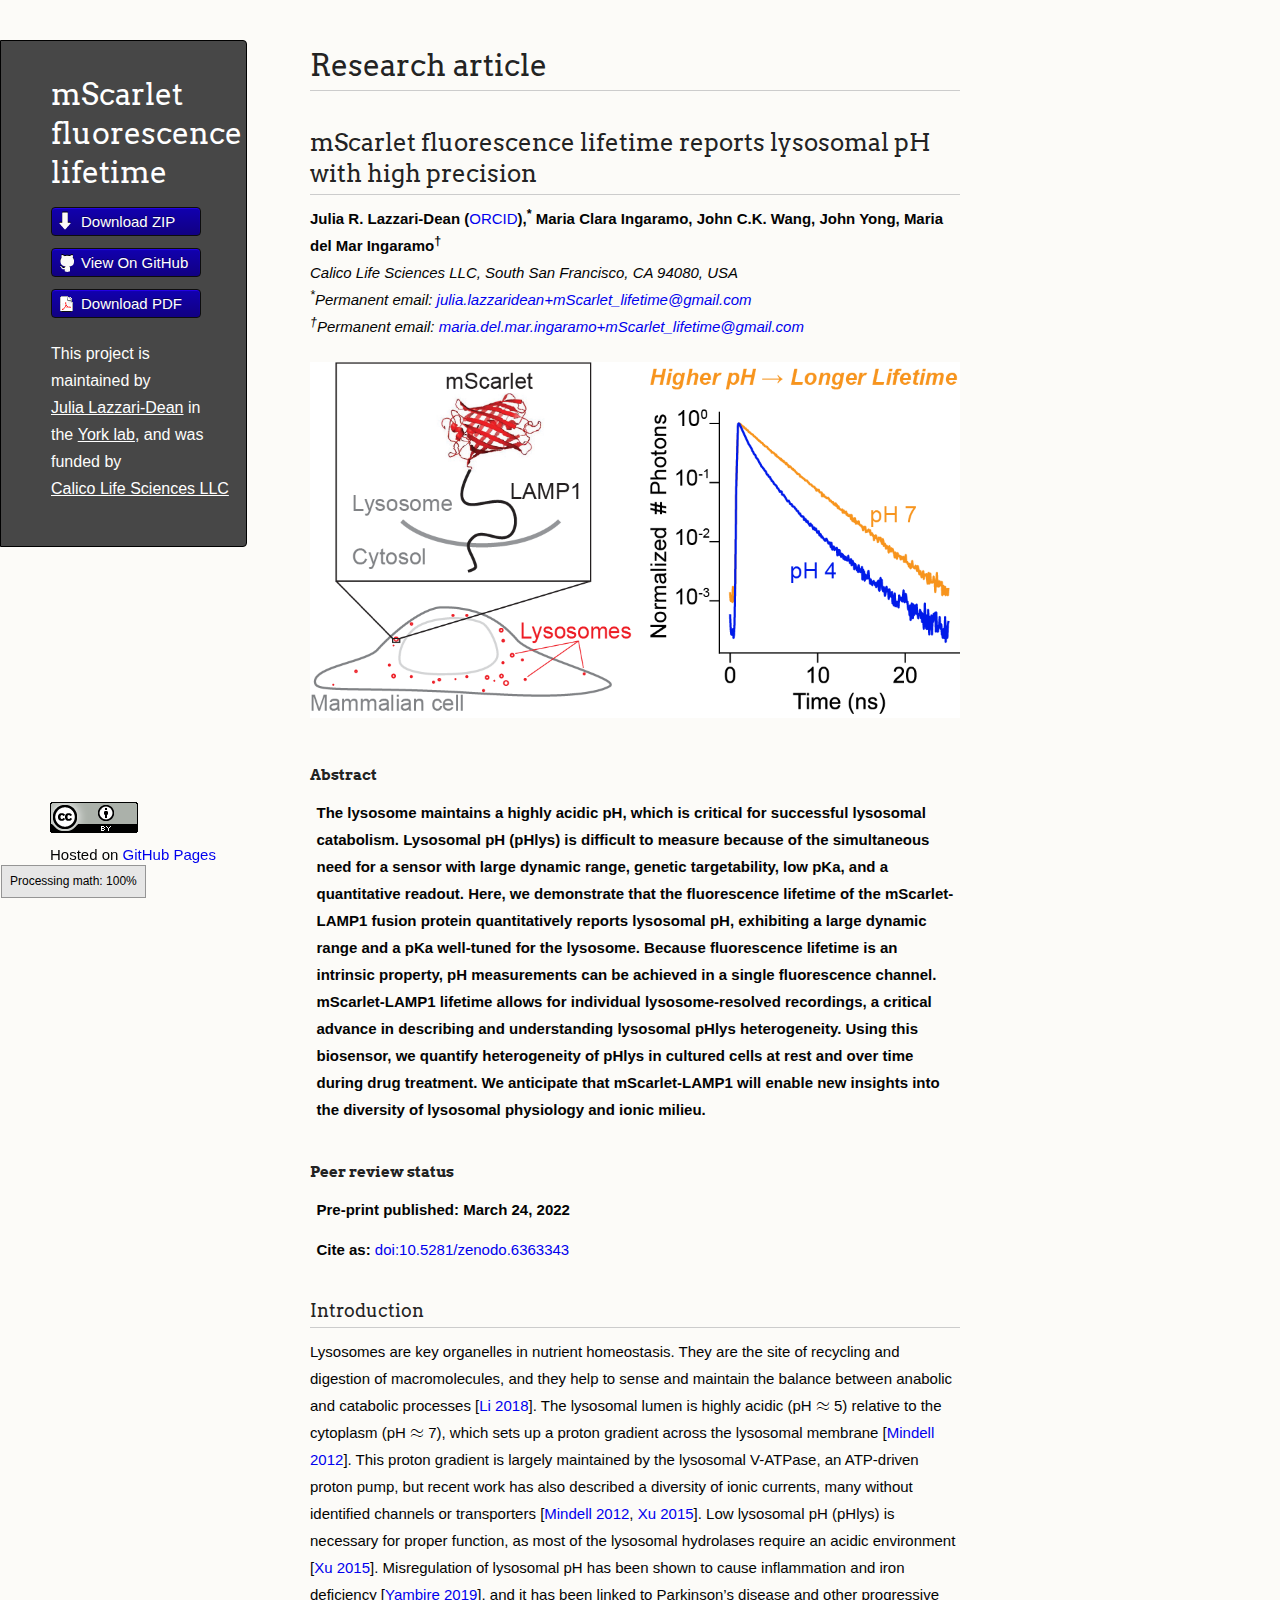
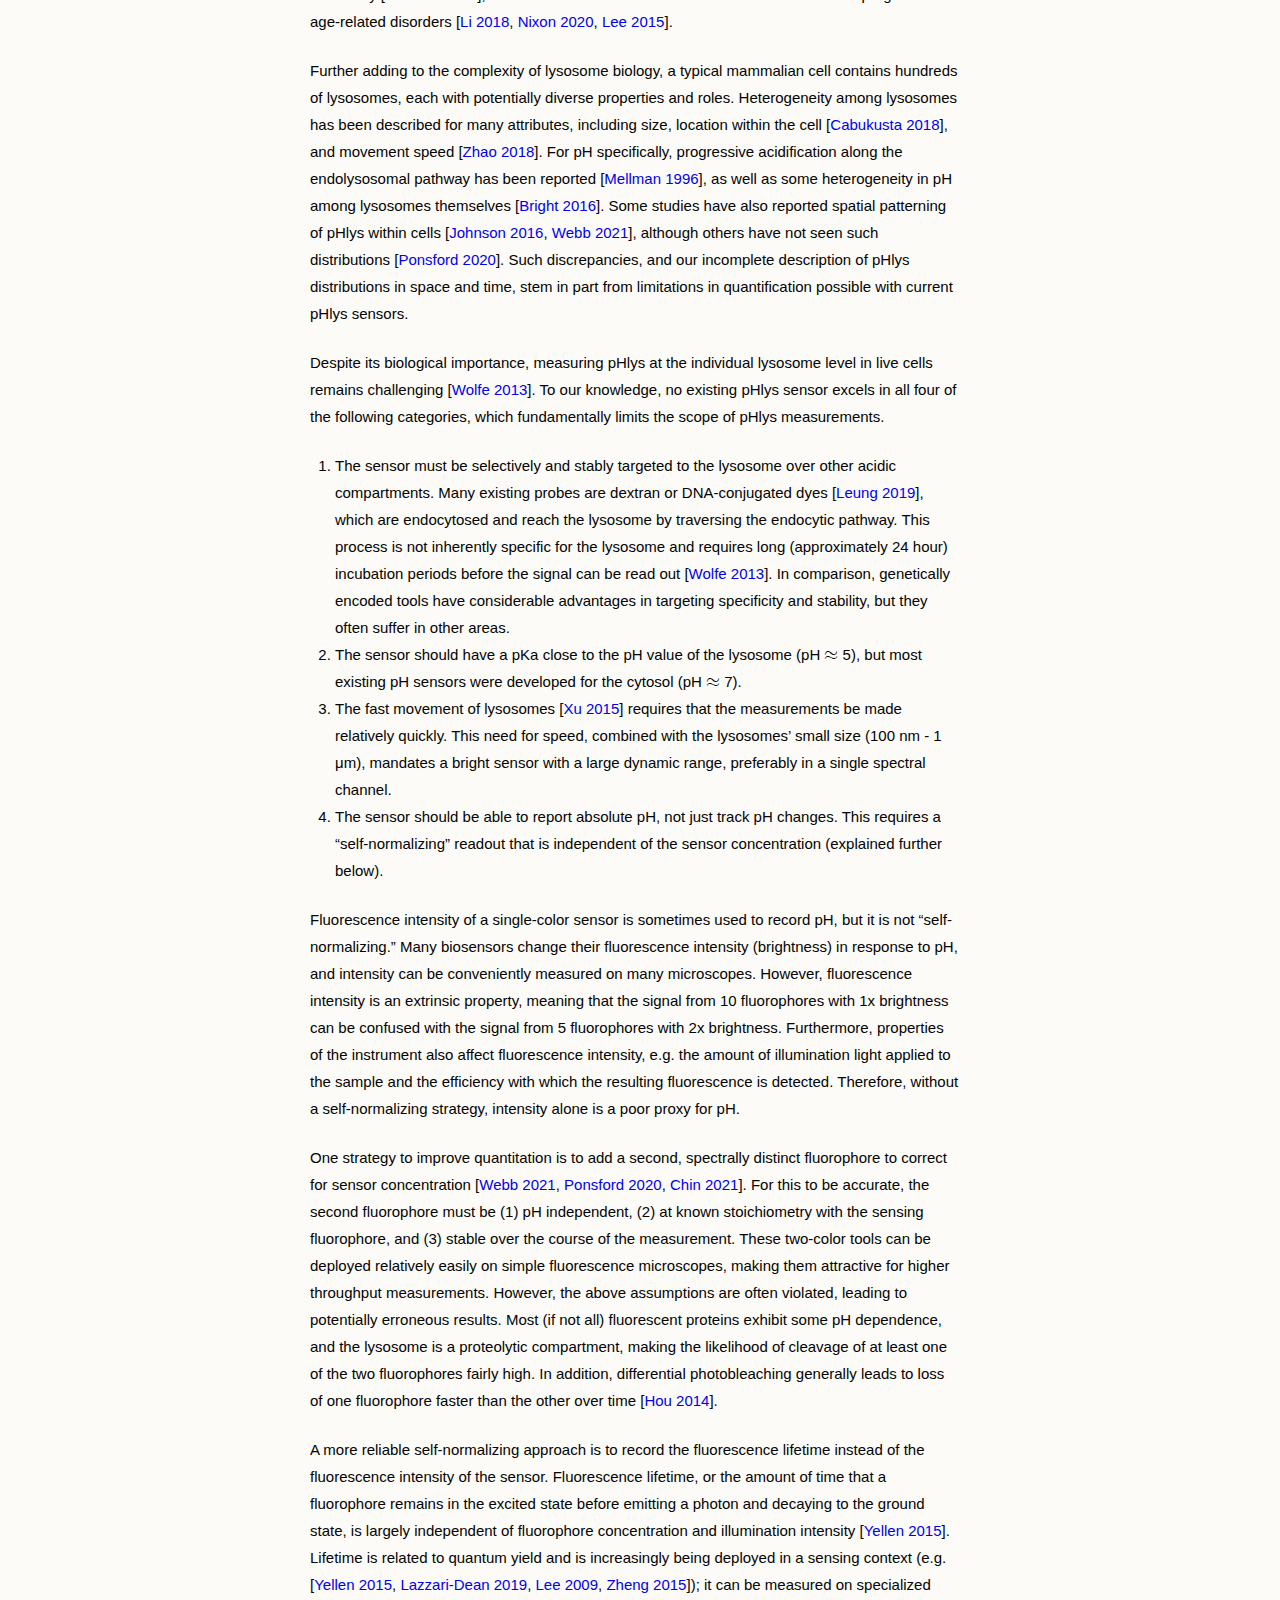
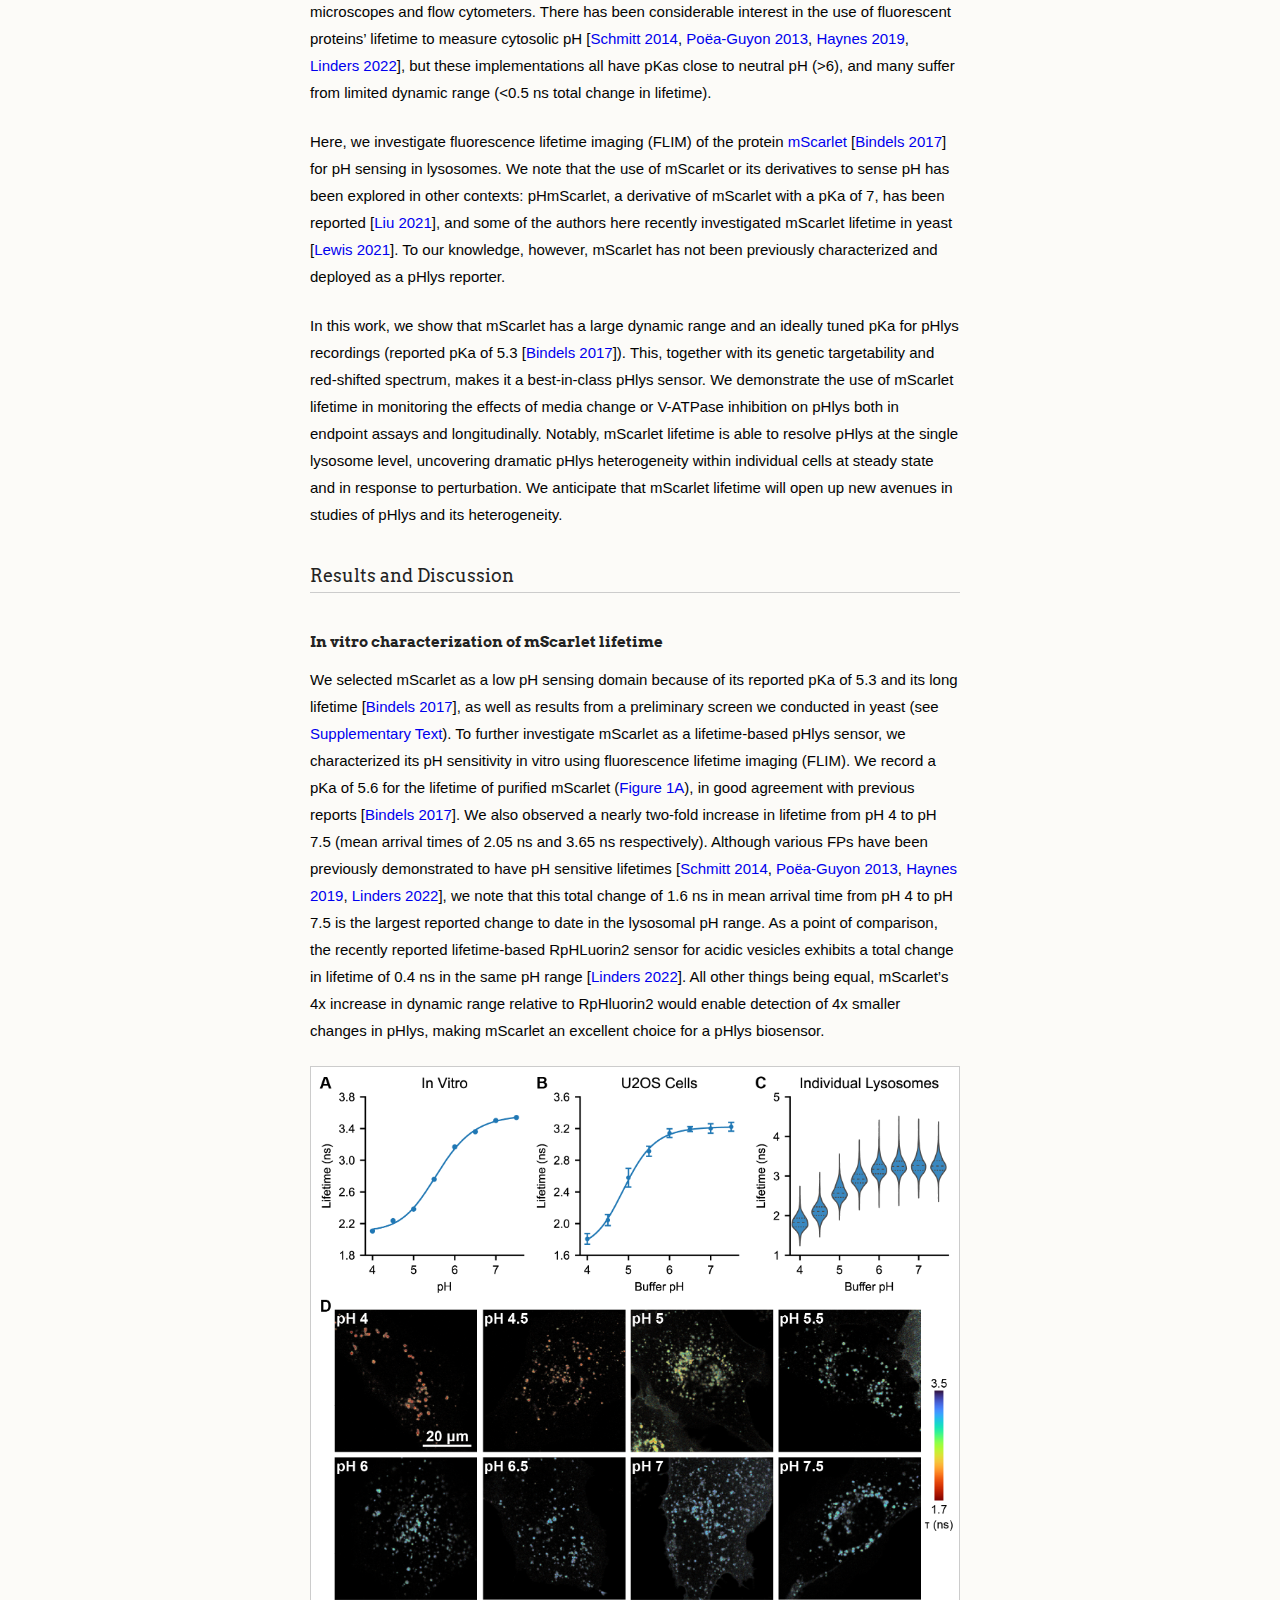
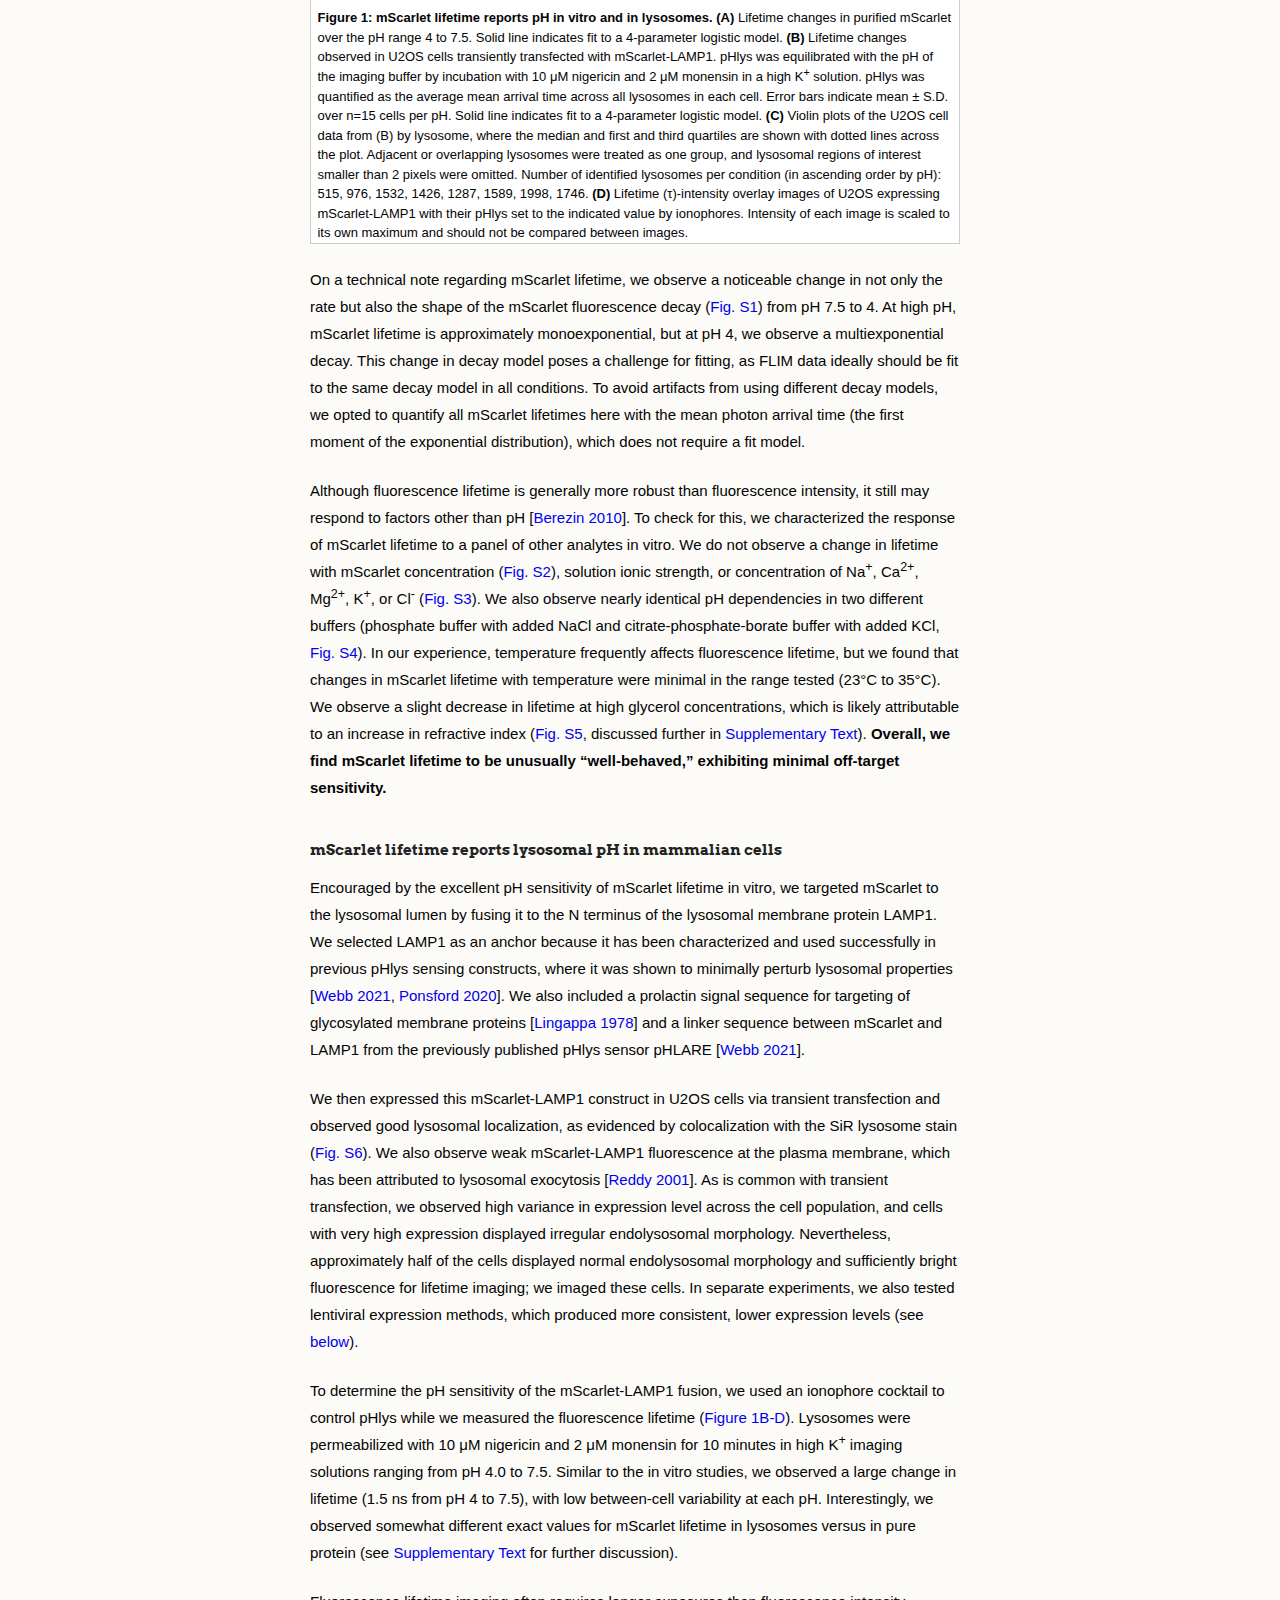
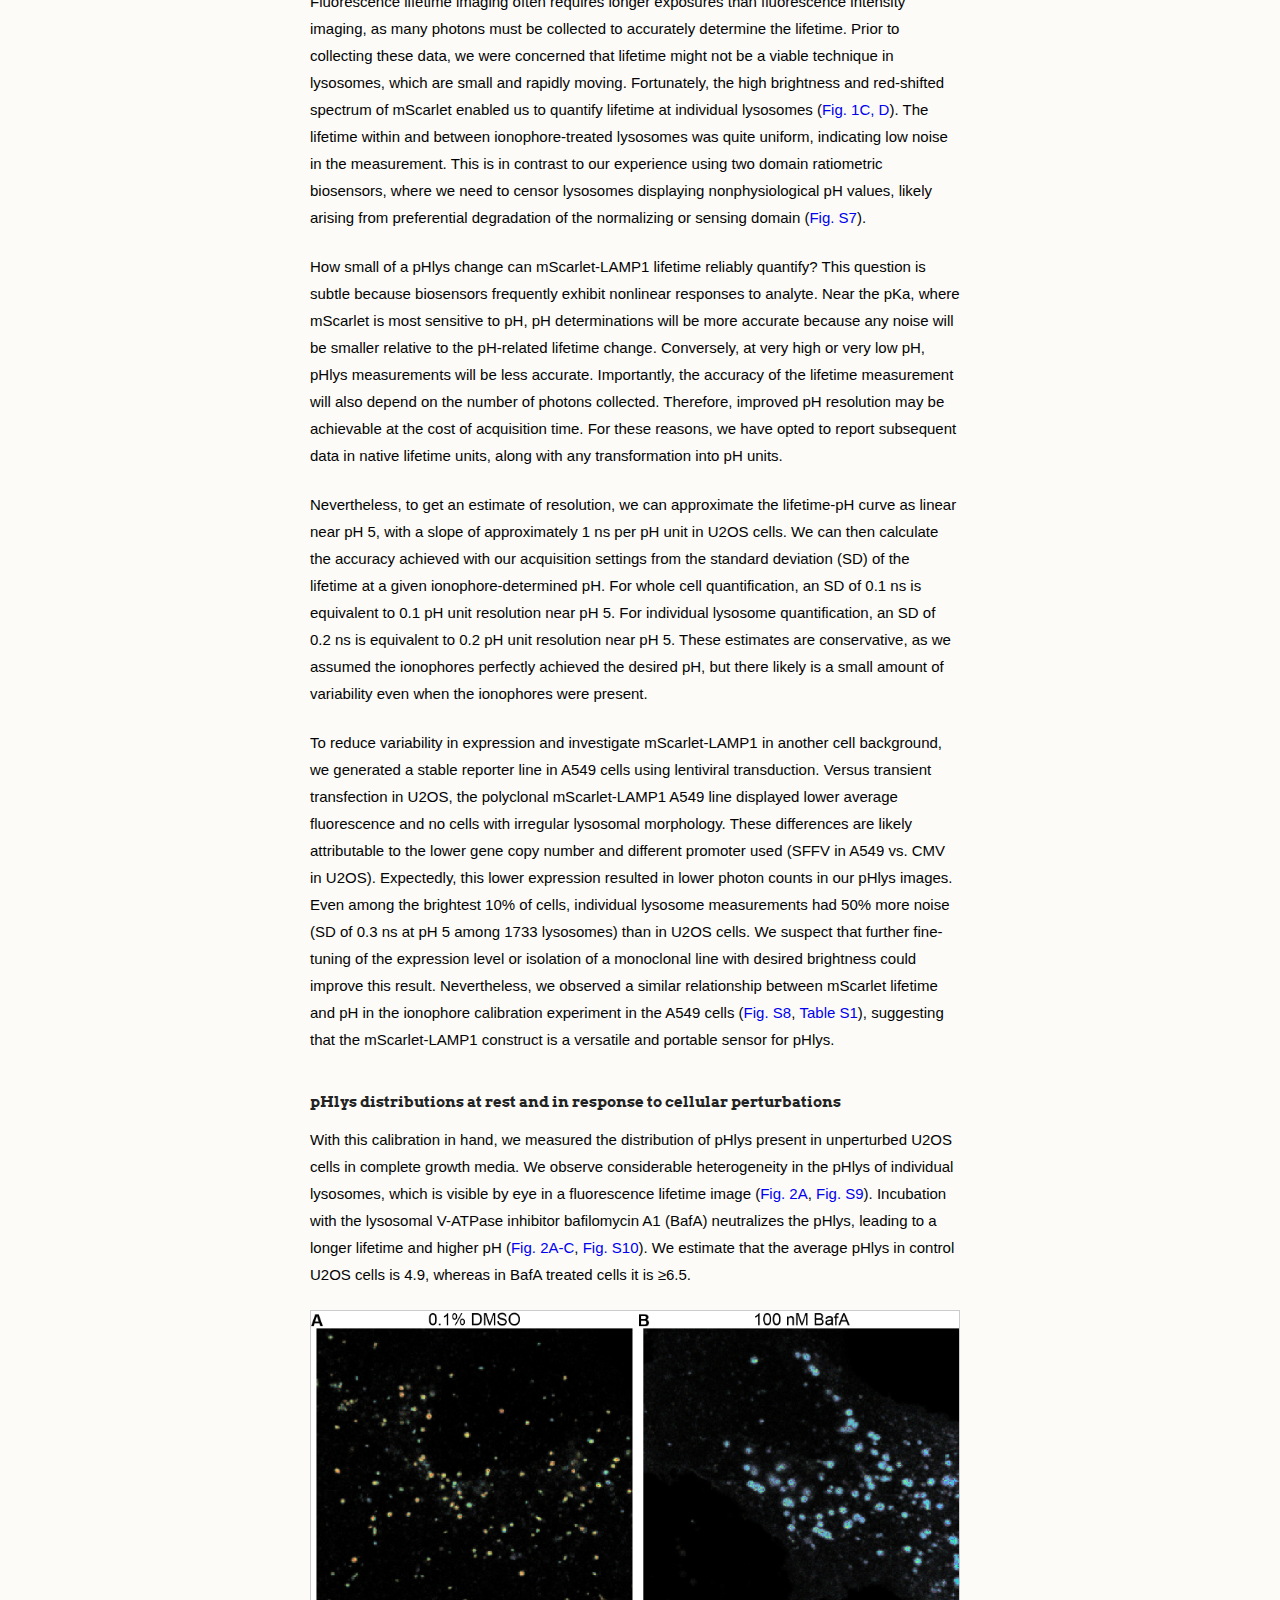
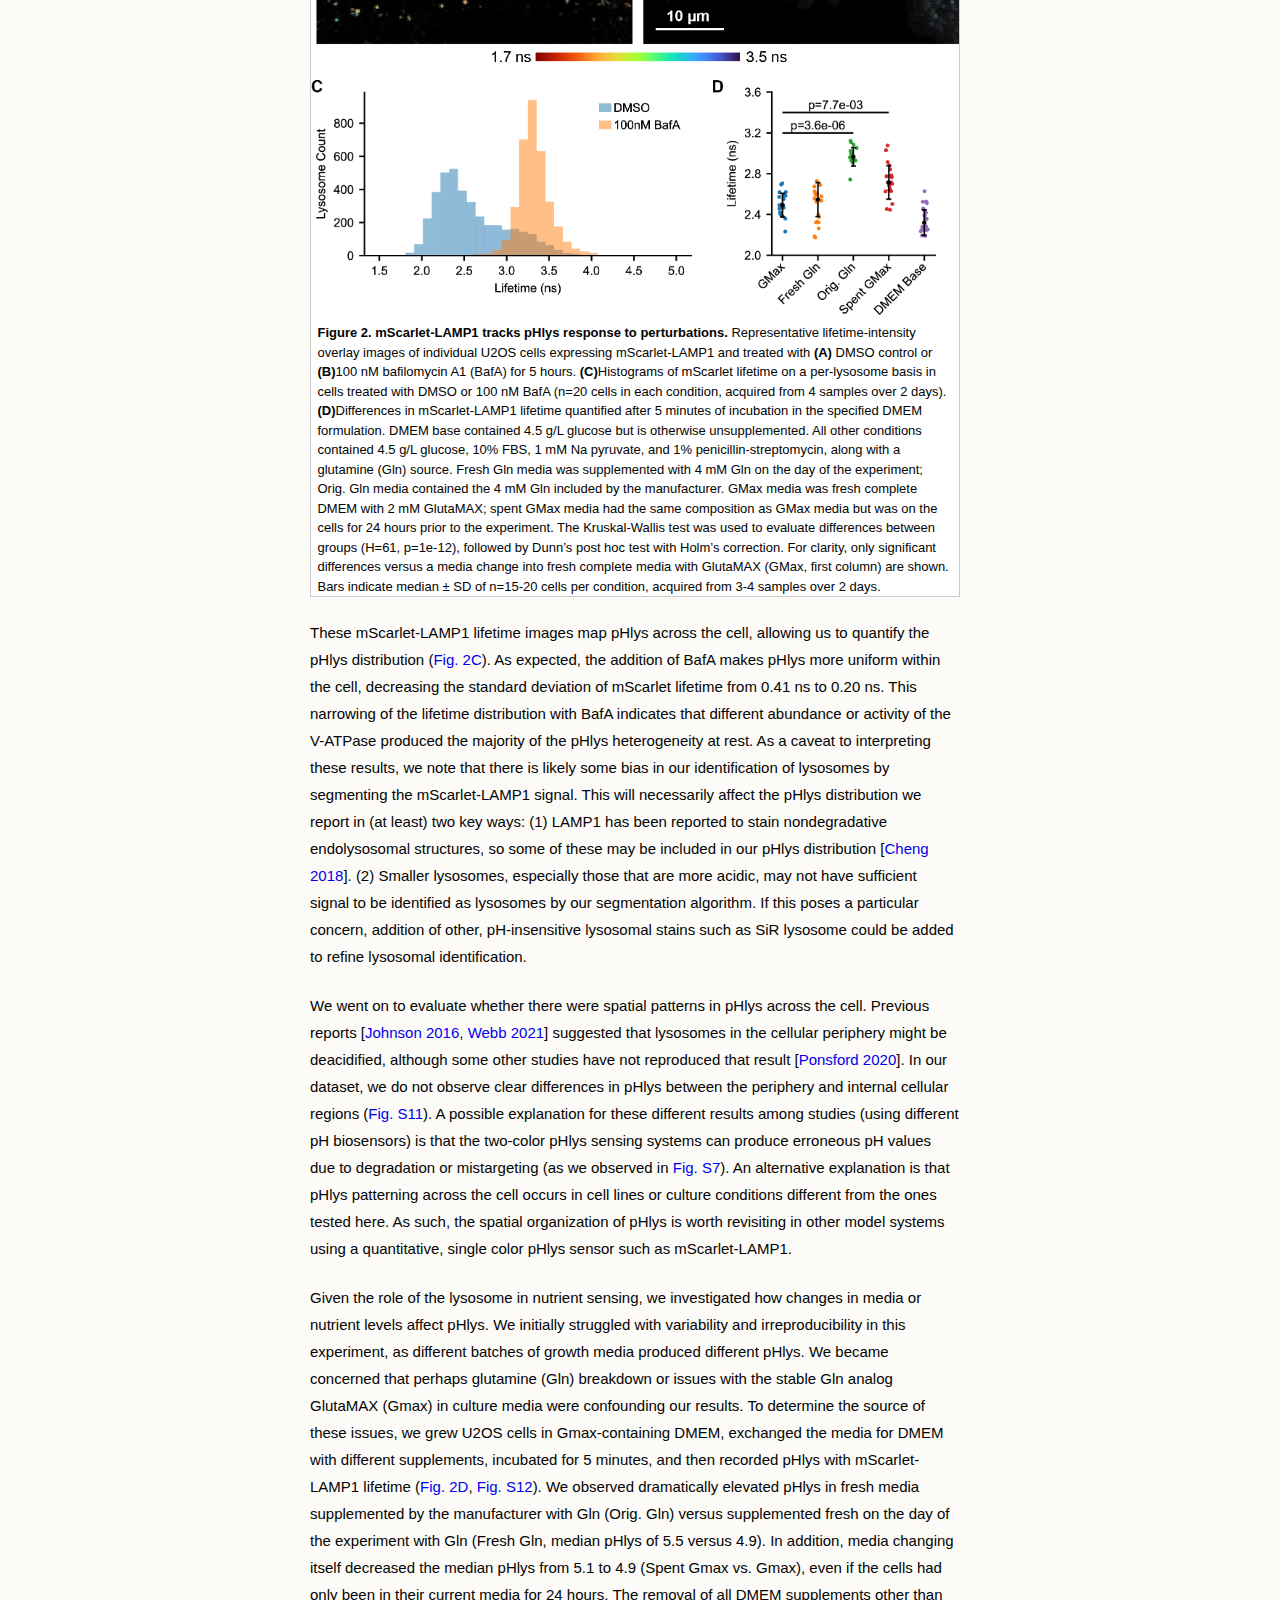
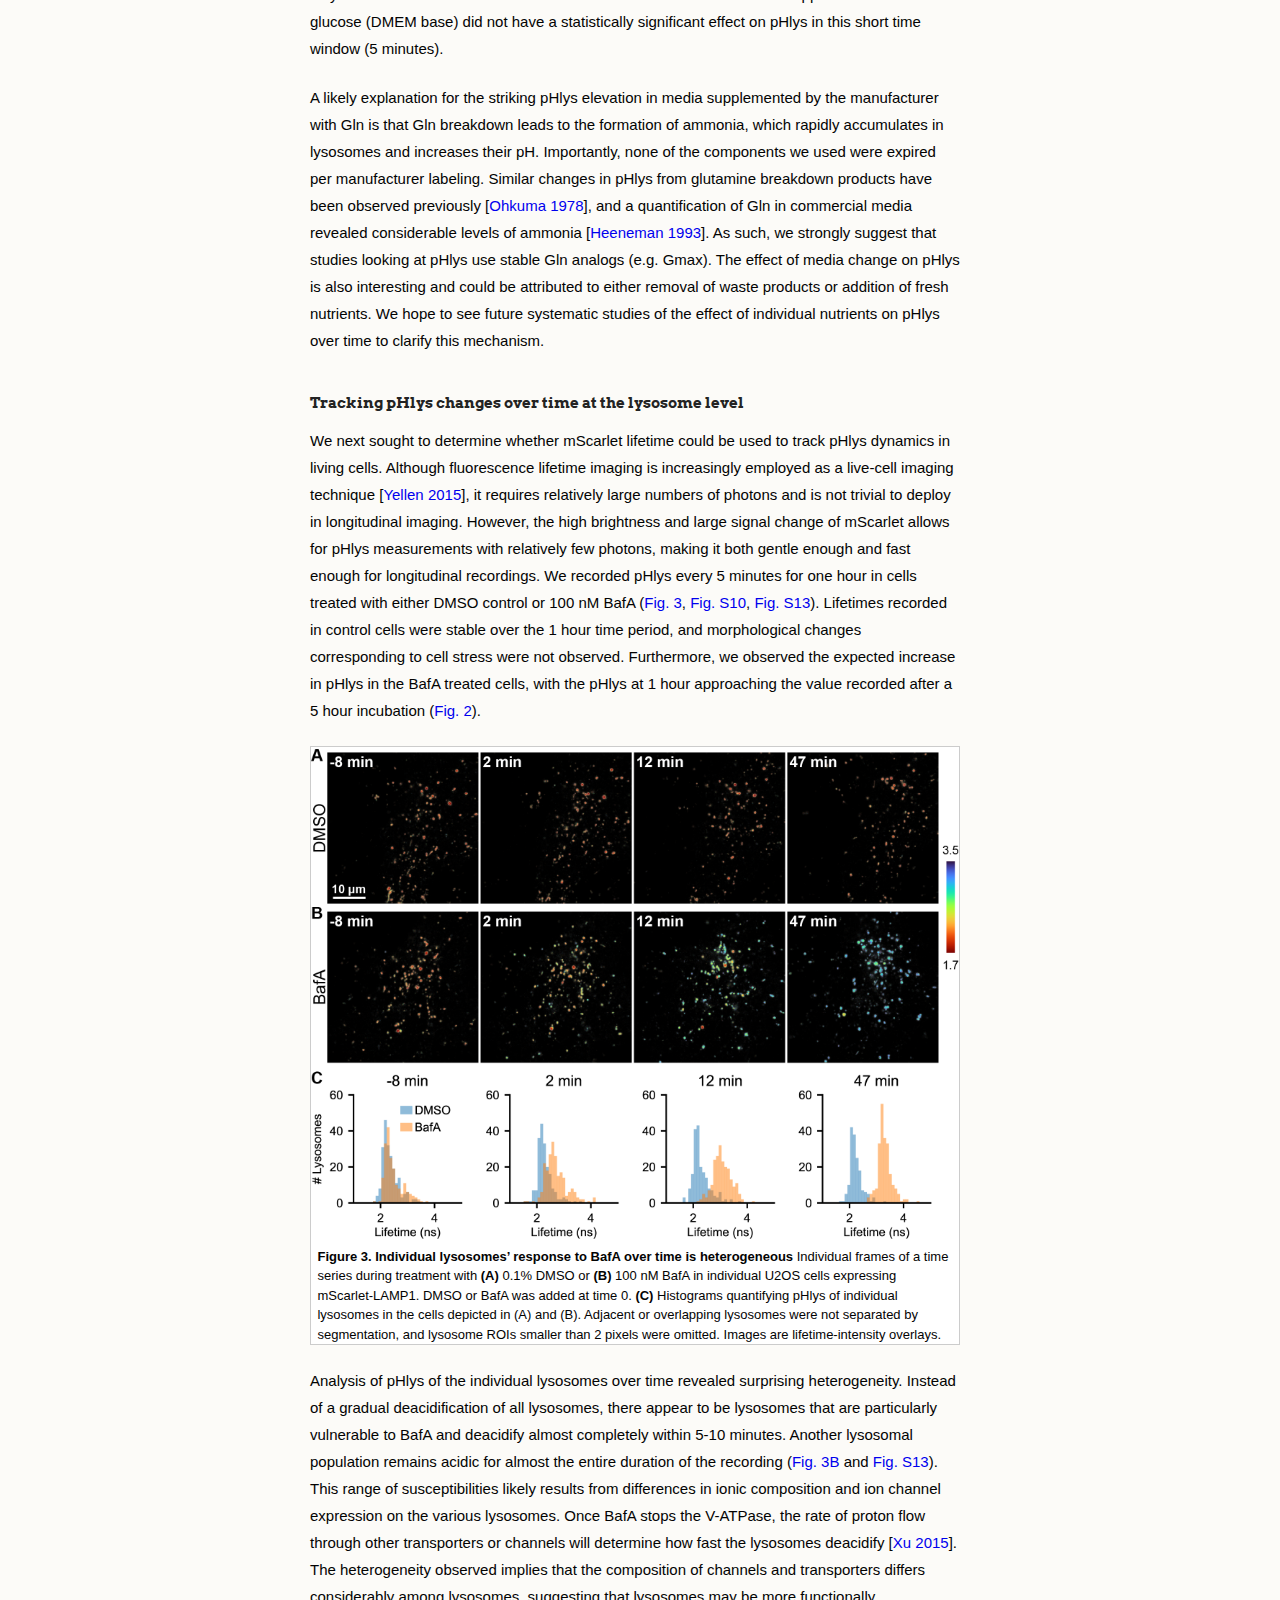
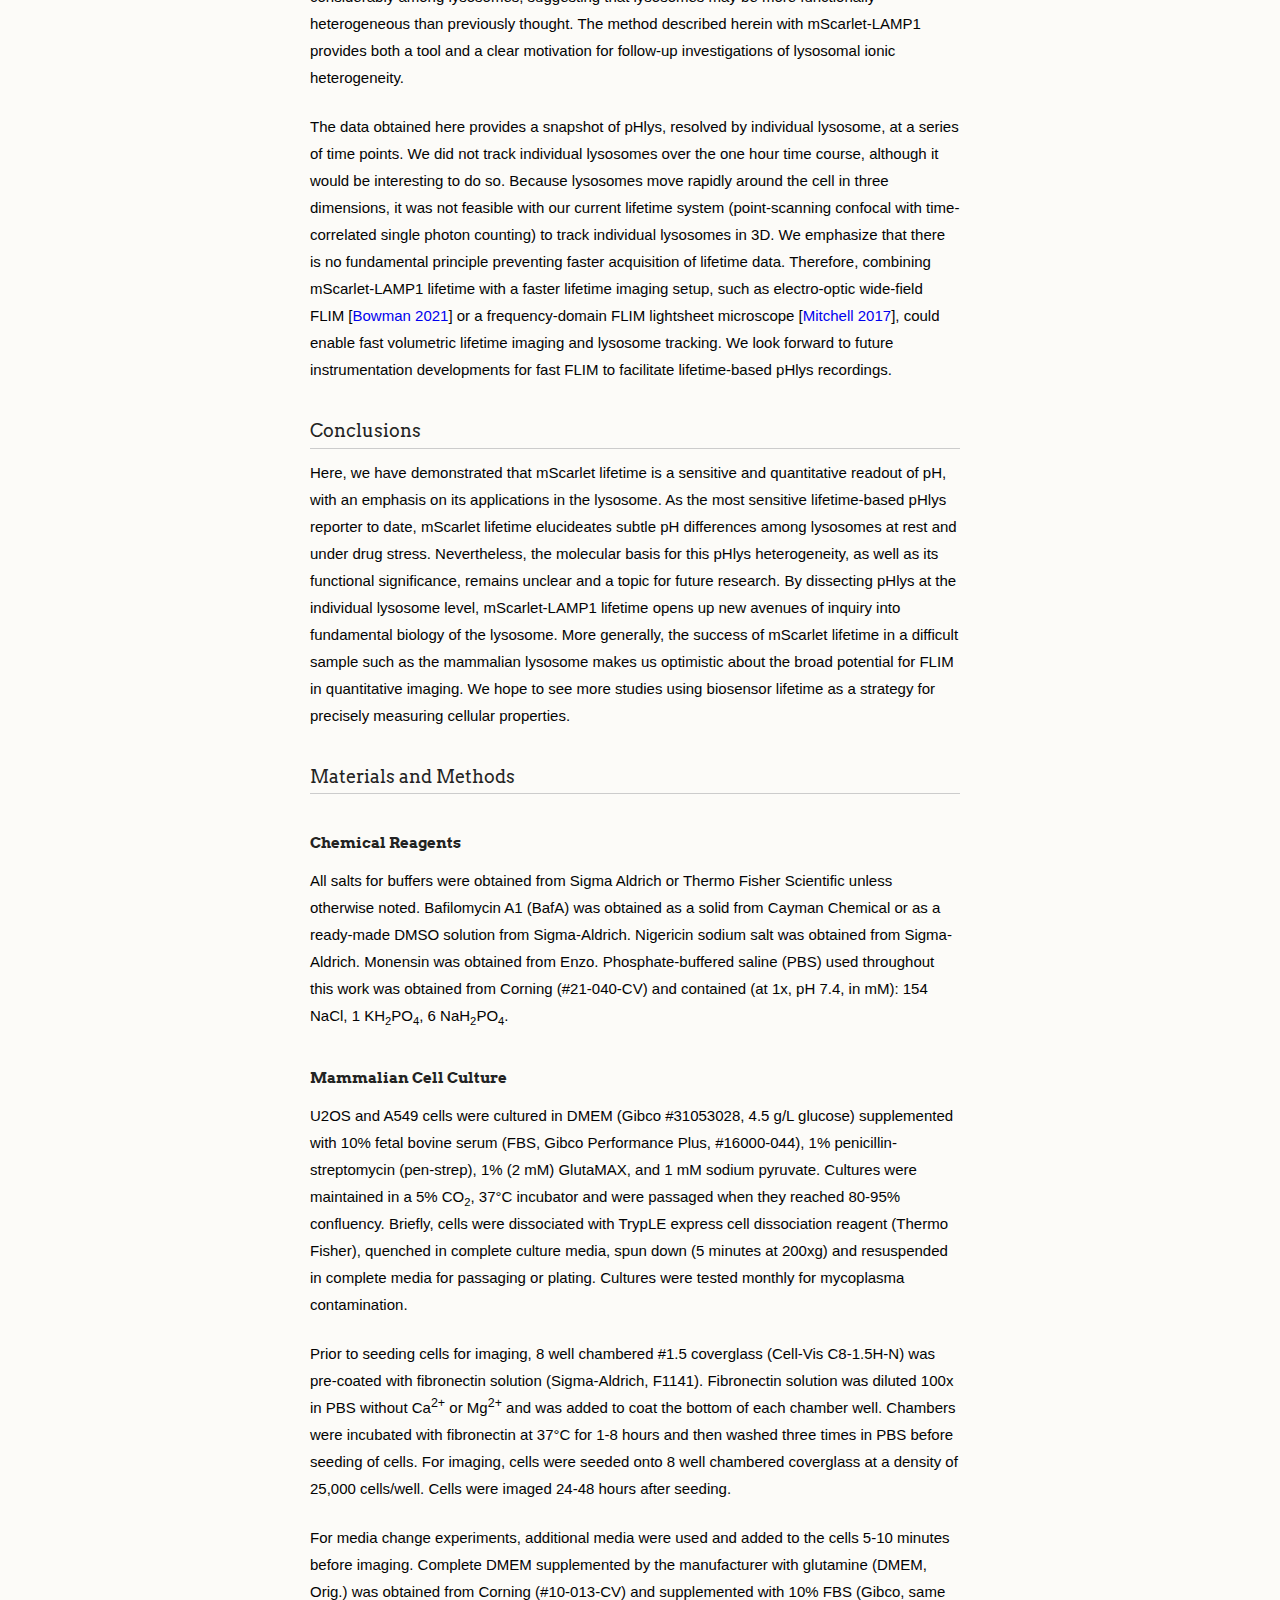
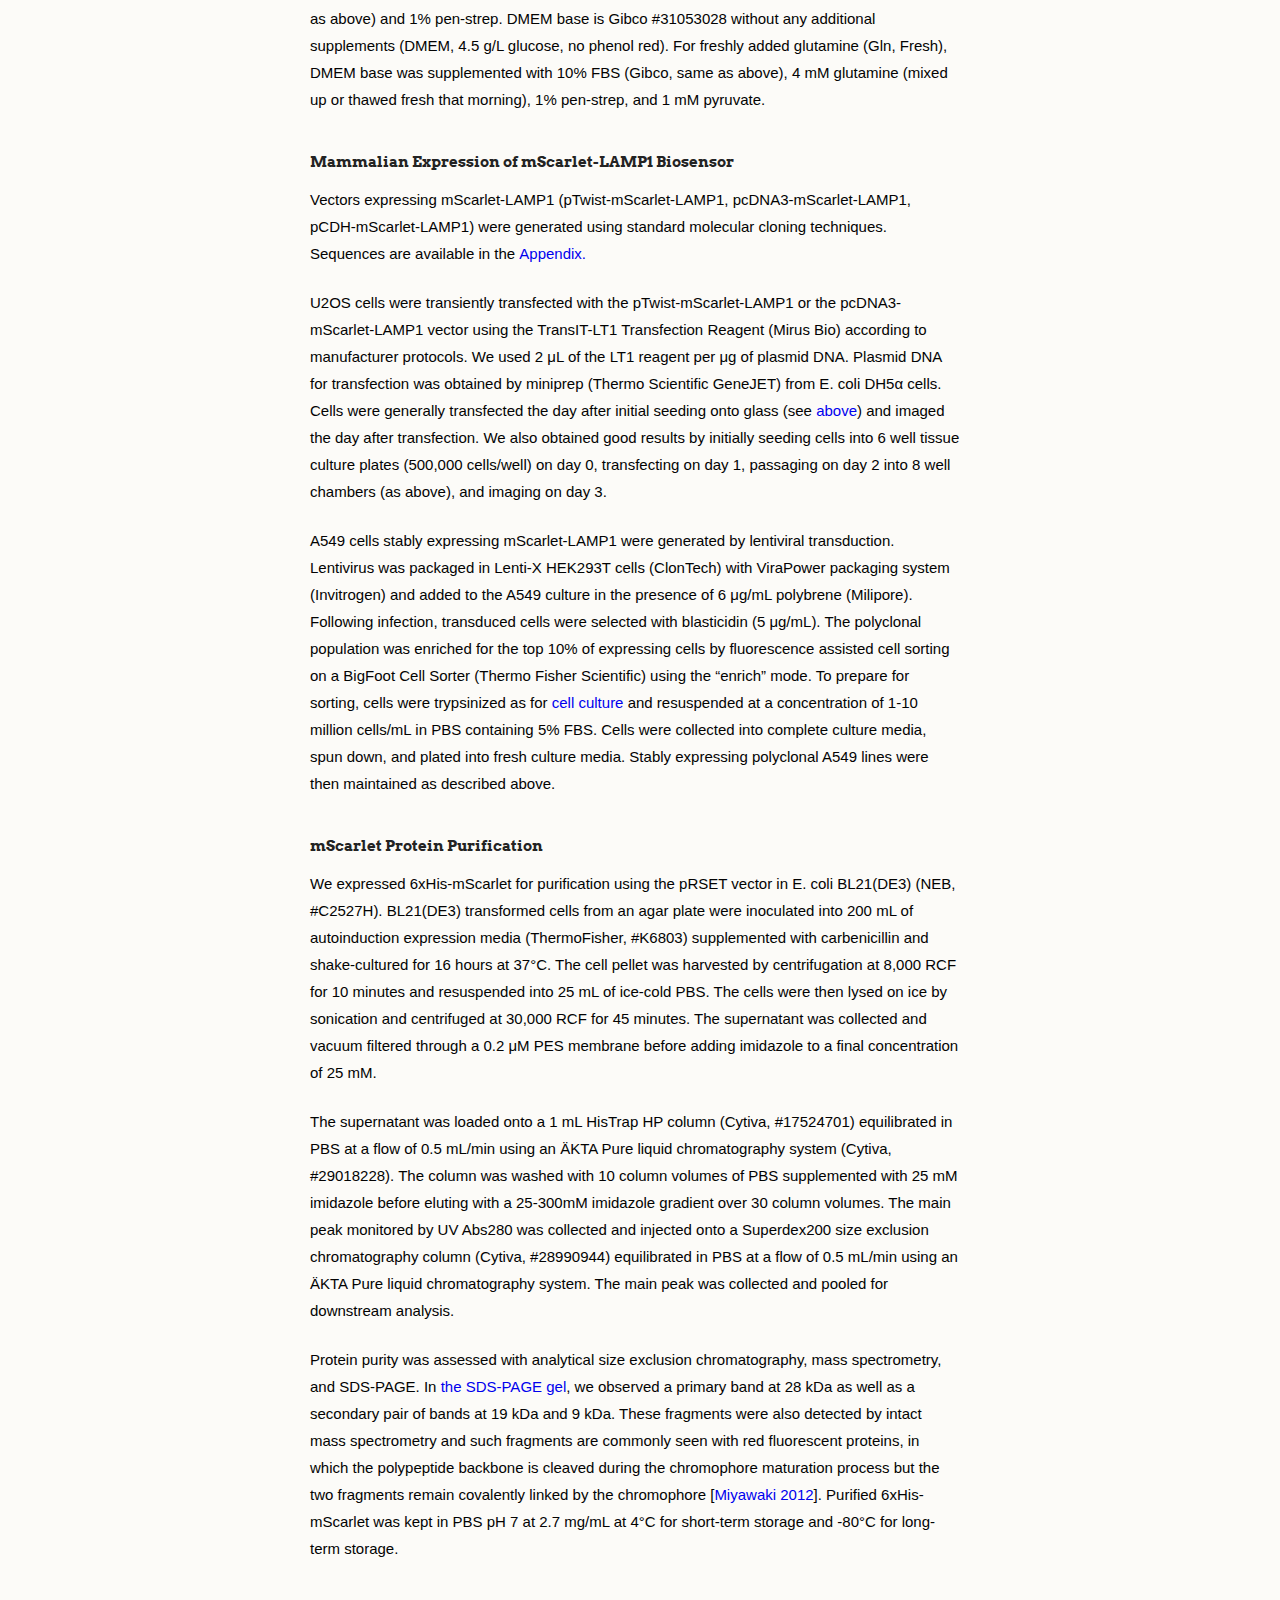
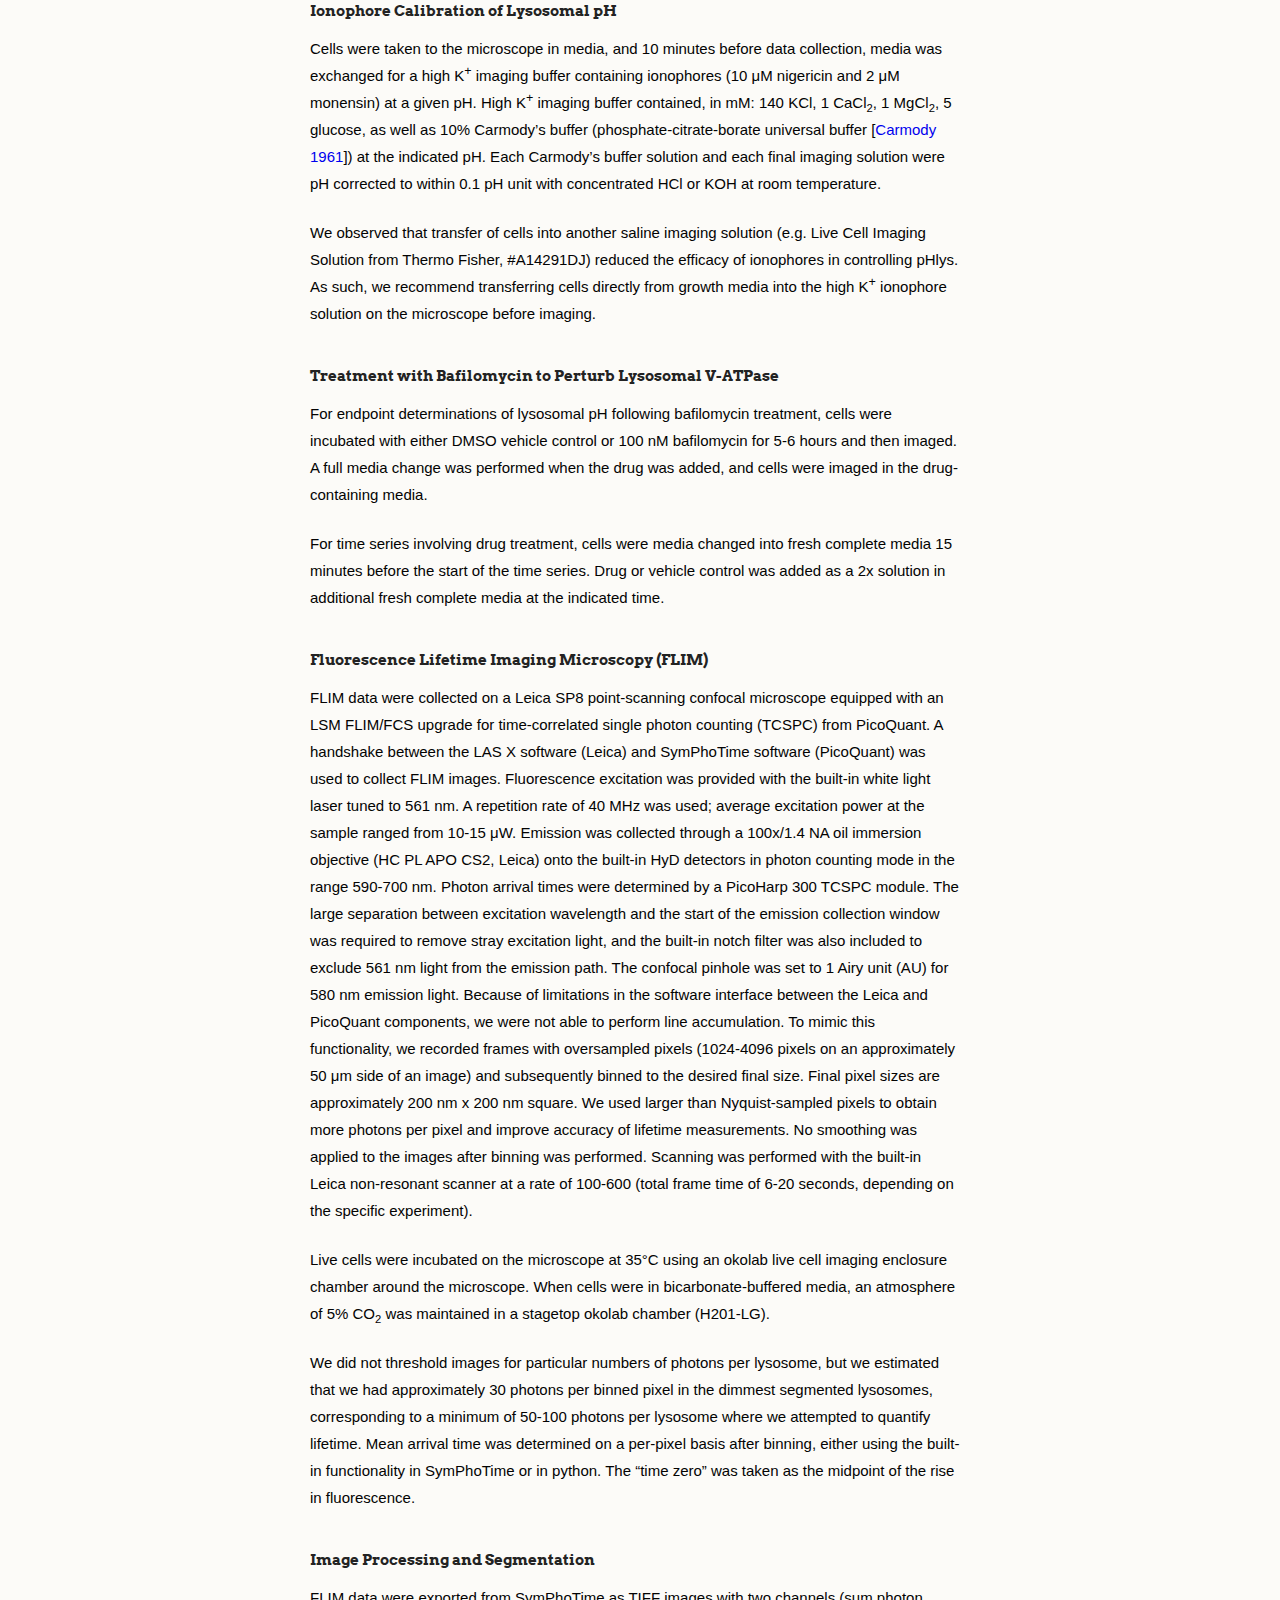
==== commit 931fd382: "update analytics & pub date" ====
--- a/index.html
+++ b/index.html
@@ -15,30 +15,20 @@
     <meta name="citation_author" content="John C.K. Wang">
     <meta name="citation_author" content="John Yong">
     <meta name="citation_author" content="Maria del Mar Ingaramo">
-    <meta name="citation_publication_date" content="2022/03/17">
+    <meta name="citation_publication_date" content="2022/03/24">
     <meta name="citation_journal_title" content="Github.io">
     <meta name="citation_pdf_url" content="https://jlazzaridean.github.io/mScarlet_pHlys/mScarlet_lysosomal_pH.pdf">
     <title>mScarlet fluorescence lifetime reports lysosomal pH with high precision</title>
 
     <link rel="stylesheet" href="stylesheets/styles.css">
     <link rel="stylesheet" href="stylesheets/prism.css">
-
-    <!-- Global site tag (gtag.js) - Google Analytics SPECIFIC TO JLD. EDIT THIS IF YOU ARE REUSING THIS TEMPLATE! -->
-    <script async src="https://www.googletagmanager.com/gtag/js?id=G-EDPK4ZW78Q"></script>
-    <script>
-    window.dataLayer = window.dataLayer || [];
-    function gtag(){dataLayer.push(arguments);}
-    gtag('js', new Date());
- 
-    gtag('config', 'G-EDPK4ZW78Q');
-    </script>
 
     <script src="javascript/scale-fix/scale.fix.js"></script>
     <script src="javascript/python-highlighting/prism.js"></script>
     <script async  src="javascript/Minimal-MathJax/MathJax.js?config=TeX-AMS_CHTML"></script>
     <script src="javascript/update_figures.js"></script>
     <script src="javascript/reference_list/reference_list.js"></script>
-    <script src="javascript/google-analytics/analytics.js"></script><!--AGY analytics tag-->
+    <script src="javascript/google-analytics/analytics.js"></script><!--run AGY analytics tag-->
     <meta name="viewport" content="width=device-width, initial-scale=1, user-scalable=no">
   </head>
   <body>
@@ -74,7 +64,7 @@
 <p class="abstract">The lysosome maintains a highly acidic pH, which is critical for successful lysosomal catabolism. Lysosomal pH (pHlys) is difficult to measure because of the simultaneous need for a sensor with large dynamic range, genetic targetability, low pKa, and a quantitative readout. Here, we demonstrate that the fluorescence lifetime of the mScarlet-LAMP1 fusion protein quantitatively reports lysosomal pH, exhibiting a large dynamic range and a pKa well-tuned for the lysosome. Because fluorescence lifetime is an intrinsic property, pH measurements can be achieved in a single fluorescence channel. mScarlet-LAMP1 lifetime allows for individual lysosome-resolved recordings, a critical advance in describing and understanding lysosomal pHlys heterogeneity. Using this biosensor, we quantify heterogeneity of pHlys in cultured cells at rest and over time during drug treatment. We anticipate that mScarlet-LAMP1 will enable new insights into the diversity of lysosomal physiology and ionic milieu.</p>
 
 <h4>Peer review status</h4>
-<p class="abstract">Pre-print published: March 17, 2022</p>
+<p class="abstract">Pre-print published: March 24, 2022</p>
 <p class="abstract">Cite as: <a href="https://doi.org/10.5281/zenodo.6363343">doi:10.5281/zenodo.6363343</a></p>
 
 <h3 class="onlyprint">
@@ -243,7 +233,7 @@
 
 [<a class="citation" href="http://doi.org/10.1038/nmeth.4074" title="mScarlet: A Bright Monomeric Red Fluorescent Protein for Cellular Imaging; Daphne S Bindels, Lindsay Haarbosch, Laura van Weeren, Marten Postma, Katrin E Wiese, Marieke Mastop, Sylvain Aumonier, Guillaume Gotthard, Antoine Royant, Mark A Hink, Theodorus W J Gadella Jr; Nature Methods 14, 1, 53-56 (2017)">Bindels 2017</a>],
 
-as well as results from a preliminary screen we conducted in yeast (see <a href="./appendix.html#supplementary_text">Supplementary Text</a>). To further investigate mScarlet as a lifetime-based pHlys sensor, we characterized its pH sensitivity in vitro using fluorescence lifetime imaging (FLIM). We record a pKa of 5.6 for the lifetime of purified mScarlet (<a href="#pH_sensitivity_main_figure" target="_self">Figure 1A</a>), in good agreement with previous reports
+as well as results from a preliminary screen we conducted in yeast (see <a href="./appendix.html#yeast_screen_text">Supplementary Text</a>). To further investigate mScarlet as a lifetime-based pHlys sensor, we characterized its pH sensitivity in vitro using fluorescence lifetime imaging (FLIM). We record a pKa of 5.6 for the lifetime of purified mScarlet (<a href="#pH_sensitivity_main_figure" target="_self">Figure 1A</a>), in good agreement with previous reports
 
 [<a class="citation" href="http://doi.org/10.1038/nmeth.4074" title="mScarlet: A Bright Monomeric Red Fluorescent Protein for Cellular Imaging; Daphne S Bindels, Lindsay Haarbosch, Laura van Weeren, Marten Postma, Katrin E Wiese, Marieke Mastop, Sylvain Aumonier, Guillaume Gotthard, Antoine Royant, Mark A Hink, Theodorus W J Gadella Jr; Nature Methods 14, 1, 53-56 (2017)">Bindels 2017</a>].
 
@@ -267,13 +257,13 @@
 <img src="./figures/fig1_Scarlet_pH_sensitivity/fig1_pH_sensitivity.png" alt="mScarlet pH Sensitivity" id="pH_sensitivity_main">
  <figcaption><strong>Figure 1: mScarlet lifetime reports pH in vitro and in lysosomes.</strong>
 
- <strong>(A)</strong>: Lifetime changes in purified mScarlet over the pH range 4 to 7.5. Solid line indicates fit to a 4-parameter logistic model. 
-
- <strong>(B)</strong>: Lifetime changes observed in U2OS cells transiently transfected with mScarlet-LAMP1. pHlys was equilibrated with the pH of the imaging buffer by incubation with 10 &mu;M nigericin and 2 &mu;M monensin in a high K<sup>+</sup> solution. pHlys was quantified as the average mean arrival time across all lysosomes in each cell. Error bars indicate mean ± S.D. over n=15 cells per pH. Solid line indicates fit to a 4-parameter logistic model.
-
- <strong>(C)</strong>: Violin plots of the U2OS cell data from (B) by lysosome, where the median and first and third quartiles are shown with dotted lines across the plot. Adjacent or overlapping lysosomes were treated as one group, and lysosomal regions of interest smaller than 2 pixels were omitted. Number of identified lysosomes per condition (in ascending order by pH): 515, 976, 1532, 1426, 1287, 1589, 1998, 1746.
-
- <strong>(D)</strong>: Lifetime(τ)-intensity overlay images of U2OS expressing mScarlet-LAMP1 with their pHlys set to the indicated value by ionophores. Intensity of each image is scaled to its own maximum and should not be compared between images.
+ <strong>(A)</strong> Lifetime changes in purified mScarlet over the pH range 4 to 7.5. Solid line indicates fit to a 4-parameter logistic model. 
+
+ <strong>(B)</strong> Lifetime changes observed in U2OS cells transiently transfected with mScarlet-LAMP1. pHlys was equilibrated with the pH of the imaging buffer by incubation with 10 &mu;M nigericin and 2 &mu;M monensin in a high K<sup>+</sup> solution. pHlys was quantified as the average mean arrival time across all lysosomes in each cell. Error bars indicate mean ± S.D. over n=15 cells per pH. Solid line indicates fit to a 4-parameter logistic model.
+
+ <strong>(C)</strong> Violin plots of the U2OS cell data from (B) by lysosome, where the median and first and third quartiles are shown with dotted lines across the plot. Adjacent or overlapping lysosomes were treated as one group, and lysosomal regions of interest smaller than 2 pixels were omitted. Number of identified lysosomes per condition (in ascending order by pH): 515, 976, 1532, 1426, 1287, 1589, 1998, 1746.
+
+ <strong>(D)</strong> Lifetime (τ)-intensity overlay images of U2OS expressing mScarlet-LAMP1 with their pHlys set to the indicated value by ionophores. Intensity of each image is scaled to its own maximum and should not be compared between images.
  </figcaption>
 </figure><p></p>
 
@@ -283,7 +273,7 @@
 
 [<a class="citation" href="http://doi.org/10.1021/cr900343z" title="Fluorescence Lifetime Measurements and Biological Imaging; Mikhail Y. Berezin, Samuel Achilefu*; Chemical Reviews 110, 5, 2641-2684 (2010)">Berezin 2010</a>].
 
-To check for this, we characterized the response of mScarlet lifetime to a panel of other analytes in vitro. We do not observe a change in lifetime with mScarlet concentration (<a href="./appendix.html#mscarlet_conc_header">Fig. S2</a>), solution ionic strength, or concentration of Na<sup>+</sup>, Ca<sup>2+</sup>, Mg<sup>2+</sup>, K<sup>+</sup>, or Cl<sup>-</sup> (<a href="./appendix.html#mscarlet_ions_header">Fig. S3</a>). We also observe nearly identical pH dependencies in two different buffers (phosphate buffer with added NaCl and citrate-phosphate-borate buffer with added KCl, <a href="./appendix.html#mscarlet_temp_header">Fig. S4</a>). In our experience, temperature frequently affects fluorescence lifetime, but we found that changes in mScarlet lifetime with temperature were minimal in the range tested (23°C to 35°C). We observe a slight decrease in lifetime at high glycerol concentrations, which is likely attributable to an increase in refractive index (<a href="./appendix.html#mscarlet_glycerol_header">Fig. S5</a>, discussed further in <a href="./appendix.html#supplementary_text">Supplementary Text</a>). <strong>Overall, we find mScarlet lifetime to be unusually “well-behaved,” exhibiting minimal off-target sensitivity.</strong></p>
+To check for this, we characterized the response of mScarlet lifetime to a panel of other analytes in vitro. We do not observe a change in lifetime with mScarlet concentration (<a href="./appendix.html#mscarlet_conc_header">Fig. S2</a>), solution ionic strength, or concentration of Na<sup>+</sup>, Ca<sup>2+</sup>, Mg<sup>2+</sup>, K<sup>+</sup>, or Cl<sup>-</sup> (<a href="./appendix.html#mscarlet_ions_header">Fig. S3</a>). We also observe nearly identical pH dependencies in two different buffers (phosphate buffer with added NaCl and citrate-phosphate-borate buffer with added KCl, <a href="./appendix.html#mscarlet_temp_header">Fig. S4</a>). In our experience, temperature frequently affects fluorescence lifetime, but we found that changes in mScarlet lifetime with temperature were minimal in the range tested (23°C to 35°C). We observe a slight decrease in lifetime at high glycerol concentrations, which is likely attributable to an increase in refractive index (<a href="./appendix.html#mscarlet_glycerol_header">Fig. S5</a>, discussed further in <a href="./appendix.html#glycerol_text">Supplementary Text</a>). <strong>Overall, we find mScarlet lifetime to be unusually “well-behaved,” exhibiting minimal off-target sensitivity.</strong></p>
 
 <h4>mScarlet lifetime reports lysosomal pH in mammalian cells</h4>
 
@@ -309,9 +299,9 @@
 
 As is common with transient transfection, we observed high variance in expression level across the cell population, and cells with very high expression displayed irregular endolysosomal morphology. Nevertheless, approximately half of the cells displayed normal endolysosomal morphology and sufficiently bright fluorescence for lifetime imaging; we imaged these cells. In separate experiments, we also tested lentiviral expression methods, which produced more consistent, lower expression levels (see <a href="#A549_expression_text">below</a>).</p>
 
-<p>To determine the pH sensitivity of the mScarlet-LAMP1 fusion, we used an ionophore cocktail to control pHlys while we measured the fluorescence lifetime <a href="#pH_sensitivity_main_figure" target="_self">(Figure 1B-D)</a>. Lysosomes were permeabilized with 10 &mu;M nigericin and 2 &mu;M monensin for 10 minutes in high K<sup>+</sup> imaging solutions ranging from pH 4.0 to 7.5. Similar to the in vitro studies, we observed a large change in lifetime (1.5 ns from pH 4 to 7.5), with low between-cell variability at each pH. Interestingly, we observed somewhat different exact values for mScarlet lifetime in lysosomes versus in pure protein (see <a href="./appendix.html#supplementary_text">Supplementary Text</a> for further discussion).</p>
-
-<p>Fluorescence lifetime imaging often requires longer exposures than fluorescence intensity imaging, as many photons must be collected to determine the lifetime. Prior to collecting these data, we were concerned that lifetime might not be a viable technique in lysosomes, which are small and rapidly moving. Fortunately, the high brightness and red-shifted spectrum of mScarlet enabled us to quantify lifetime at individual lysosomes (<a href="#pH_sensitivity_main_figure" target="_self">Fig. 1C, D</a>). The lifetime within and between ionophore-treated lysosomes was quite uniform, indicating low noise in the measurement. This is in contrast to our experience using two domain ratiometric biosensors, where we need to censor lysosomes displaying nonphysiological pH values, likely arising from preferential degradation of the normalizing or sensing domain (<a href="./appendix.html#two_color_misloc_header">Fig. S7</a>).</p>
+<p>To determine the pH sensitivity of the mScarlet-LAMP1 fusion, we used an ionophore cocktail to control pHlys while we measured the fluorescence lifetime (<a href="#pH_sensitivity_main_figure" target="_self">Figure 1B-D</a>). Lysosomes were permeabilized with 10 &mu;M nigericin and 2 &mu;M monensin for 10 minutes in high K<sup>+</sup> imaging solutions ranging from pH 4.0 to 7.5. Similar to the in vitro studies, we observed a large change in lifetime (1.5 ns from pH 4 to 7.5), with low between-cell variability at each pH. Interestingly, we observed somewhat different exact values for mScarlet lifetime in lysosomes versus in pure protein (see <a href="./appendix.html#in_vitro_vs_cells_text">Supplementary Text</a> for further discussion).</p>
+
+<p>Fluorescence lifetime imaging often requires longer exposures than fluorescence intensity imaging, as many photons must be collected to accurately determine the lifetime. Prior to collecting these data, we were concerned that lifetime might not be a viable technique in lysosomes, which are small and rapidly moving. Fortunately, the high brightness and red-shifted spectrum of mScarlet enabled us to quantify lifetime at individual lysosomes (<a href="#pH_sensitivity_main_figure" target="_self">Fig. 1C, D</a>). The lifetime within and between ionophore-treated lysosomes was quite uniform, indicating low noise in the measurement. This is in contrast to our experience using two domain ratiometric biosensors, where we need to censor lysosomes displaying nonphysiological pH values, likely arising from preferential degradation of the normalizing or sensing domain (<a href="./appendix.html#two_color_misloc_header">Fig. S7</a>).</p>
 
 <p>How small of a pHlys change can mScarlet-LAMP1 lifetime reliably quantify? This question is subtle because biosensors frequently exhibit nonlinear responses to analyte. Near the pKa, where mScarlet is most sensitive to pH, pH determinations will be more accurate because any noise will be smaller relative to the pH-related lifetime change. Conversely, at very high or very low pH, pHlys measurements will be less accurate. Importantly, the accuracy of the lifetime measurement will also depend on the number of photons collected. Therefore, improved pH resolution may be achievable at the cost of acquisition time. For these reasons, we have opted to report subsequent data in native lifetime units, along with any transformation into pH units.</p>
 
@@ -351,7 +341,7 @@
 
 [<a class="citation" href="http://doi.org/10.1080/15548627.2020.1771858" title="Live Imaging of Intra-Lysosome pH in Cell Lines and Primary Neuronal Culture Using a Novel Genetically Encoded Biosensor; Amy H. Ponsford, Thomas A. Ryan, Andrea Raimondi, Emanuele Cocucci, Susanne A. Wycislo, Florian Fröhlich, Laura E. Swan, Massimiliano Stagi; Autophagy 17, 6, 1500-1518 (2020)">Ponsford 2020</a>].
 
-In our dataset, we do not observe clear differences in pHlys between the periphery and internal cellular regions (<a href="./appendix.html#regional_distributions_header">Fig. S11</a>). One explanation for these different results among studies (using different pH biosensors) is that the two-color pHlys sensing systems can produce erroneous pH values due to degradation or mistargeting (as we observed in <a href="./appendix.html#two_color_misloc_header">Fig. S7</a>). An alternative explanation is that pHlys patterning across the cell occurs in cell lines or culture conditions different from the ones tested here. As such, the spatial organization of pHlys is worth revisiting in other model systems using a quantitative, single color pHlys sensor such as mScarlet-LAMP1.</p>
+In our dataset, we do not observe clear differences in pHlys between the periphery and internal cellular regions (<a href="./appendix.html#regional_distributions_header">Fig. S11</a>). A possible explanation for these different results among studies (using different pH biosensors) is that the two-color pHlys sensing systems can produce erroneous pH values due to degradation or mistargeting (as we observed in <a href="./appendix.html#two_color_misloc_header">Fig. S7</a>). An alternative explanation is that pHlys patterning across the cell occurs in cell lines or culture conditions different from the ones tested here. As such, the spatial organization of pHlys is worth revisiting in other model systems using a quantitative, single color pHlys sensor such as mScarlet-LAMP1.</p>
 
 <p>Given the role of the lysosome in nutrient sensing, we investigated how changes in media or nutrient levels affect pHlys. We initially struggled with variability and irreproducibility in this experiment, as different batches of growth media produced different pHlys. We became concerned that perhaps glutamine (Gln) breakdown or issues with the stable Gln analog GlutaMAX (Gmax) in culture media were confounding our results. To determine the source of these issues, we grew U2OS cells in Gmax-containing DMEM, exchanged the media for DMEM with different supplements, incubated for 5 minutes, and then recorded pHlys with mScarlet-LAMP1 lifetime (<a href="#perturbations_main_figure">Fig. 2D</a>, <a href="./appendix.html#media_images_header">Fig. S12</a>). We observed dramatically elevated pHlys in fresh media supplemented by the manufacturer with Gln (Orig. Gln) versus supplemented fresh on the day of the experiment with Gln (Fresh Gln, median pHlys of 5.5 versus 4.9). In addition, media changing itself decreased the median pHlys from 5.1 to 4.9 (Spent Gmax vs. Gmax), even if the cells had only been in their current media for 24 hours. The removal of all DMEM supplements other than glucose (DMEM base) did not have a statistically significant effect on pHlys in this short time window (5 minutes).</p>
 
@@ -383,7 +373,11 @@
  </figcaption>
 </figure><p></p>
 
-<p>Analysis of pHlys of the individual lysosomes over time revealed surprising heterogeneity. Instead of a gradual deacidification of all lysosomes, there appear to be lysosomes that are particularly vulnerable to BafA and deacidify almost completely within 5-10 minutes. Another lysosomal population remains acidic for almost the entire duration of the recording (<a href="#time_series_main_figure" target="_self">Fig. 3B</a> and <a href="./appendix.html#more_bafa_ts_figure">Fig. S13</a>). This range of susceptibilities likely results from differences in ionic composition and ion channel expression on the various lysosomes. Once BafA stops the V-ATPase, the rate of proton flow through other transporters or channels will determine how fast the lysosomes deacidify.3 The heterogeneity observed implies that the composition of channels and transporters differs considerably among lysosomes, suggesting that lysosomes may be more functionally heterogeneous than previously thought. The method described herein with mScarlet-LAMP1 provides both a tool and a clear motivation for follow-up investigations of lysosomal ionic heterogeneity. </p>
+<p>Analysis of pHlys of the individual lysosomes over time revealed surprising heterogeneity. Instead of a gradual deacidification of all lysosomes, there appear to be lysosomes that are particularly vulnerable to BafA and deacidify almost completely within 5-10 minutes. Another lysosomal population remains acidic for almost the entire duration of the recording (<a href="#time_series_main_figure" target="_self">Fig. 3B</a> and <a href="./appendix.html#more_bafa_ts_figure">Fig. S13</a>). This range of susceptibilities likely results from differences in ionic composition and ion channel expression on the various lysosomes. Once BafA stops the V-ATPase, the rate of proton flow through other transporters or channels will determine how fast the lysosomes deacidify
+
+[<a class="citation" href="http://doi.org/10.1146/annurev-physiol-021014-071649" title="Lysosomal Physiology; Haoxing Xu, Dejian Ren; Annual Review of Physiology 77, 1, 57-80 (2015)">Xu 2015</a>].
+
+The heterogeneity observed implies that the composition of channels and transporters differs considerably among lysosomes, suggesting that lysosomes may be more functionally heterogeneous than previously thought. The method described herein with mScarlet-LAMP1 provides both a tool and a clear motivation for follow-up investigations of lysosomal ionic heterogeneity. </p>
 
 <p>The data obtained here provides a snapshot of pHlys, resolved by individual lysosome, at a series of time points. We did not track individual lysosomes over the one hour time course, although it would be interesting to do so. Because lysosomes move rapidly around the cell in three dimensions, it was not feasible with our current lifetime system (point-scanning confocal with time-correlated single photon counting) to track individual lysosomes in 3D. We emphasize that there is no fundamental principle preventing faster acquisition of lifetime data. Therefore, combining mScarlet-LAMP1 lifetime with a faster lifetime imaging setup, such as electro-optic wide-field FLIM
 
@@ -421,13 +415,13 @@
 
 <p>A549 cells stably expressing mScarlet-LAMP1 were generated by lentiviral transduction. Lentivirus was packaged in Lenti-X HEK293T cells (ClonTech) with ViraPower packaging system (Invitrogen) and added to the A549 culture in the presence of 6 &mu;g/mL polybrene (Milipore). Following infection, transduced cells were selected with blasticidin (5 &mu;g/mL). The polyclonal population was enriched for the top 10% of expressing cells by fluorescence assisted cell sorting on a BigFoot Cell Sorter (Thermo Fisher Scientific) using the “enrich” mode. To prepare for sorting, cells were trypsinized as for <a href="#cell_culture_methods" target="_self">cell culture</a> and resuspended at a concentration of 1-10 million cells/mL in PBS containing 5% FBS. Cells were collected into complete culture media, spun down, and plated into fresh culture media. Stably expressing polyclonal A549 lines were then maintained as described above.</p>
 
-<h4>mScarlet Protein Purification</h4>
+<h4 id="mscarlet_purification">mScarlet Protein Purification</h4>
 
 <p>We expressed 6xHis-mScarlet for purification using the pRSET vector in E. coli BL21(DE3) (NEB, #C2527H). BL21(DE3) transformed cells from an agar plate were inoculated into 200 mL of autoinduction expression media (ThermoFisher, #K6803) supplemented with carbenicillin and shake-cultured for 16 hours at 37°C. The cell pellet was harvested by centrifugation at 8,000 RCF for 10 minutes and resuspended into 25 mL of ice-cold PBS. The cells were then lysed on ice by sonication and centrifuged at 30,000 RCF for 45 minutes. The supernatant was collected and vacuum filtered through a 0.2 &mu;M PES membrane before adding imidazole to a final concentration of 25 mM.</p>
 
 <p>The supernatant was loaded onto a 1 mL HisTrap HP column (Cytiva, #17524701) equilibrated in PBS at a flow of 0.5 mL/min using an ÄKTA Pure liquid chromatography system (Cytiva, #29018228). The column was washed with 10 column volumes of PBS supplemented with 25 mM imidazole before eluting with a 25-300mM imidazole gradient over 30 column volumes. The main peak monitored by UV Abs280 was collected and injected onto a Superdex200 size exclusion chromatography column (Cytiva, #28990944) equilibrated in PBS at a flow of 0.5 mL/min using an ÄKTA Pure liquid chromatography system. The main peak was collected and pooled for downstream analysis.</p>
 
-<p><a href="./appendix.html#purity_characterization">Protein purity</a> was assessed with analytical size exclusion chromatography, mass spectrometry, and SDS-PAGE. In the SDS-PAGE gel, we observed a primary band at 28 kDa as well as a secondary pair of bands at 19 kDa and 9 kDa. These fragments were also detected by intact mass spectrometry and such fragments are commonly seen with red fluorescent proteins, in which the polypeptide backbone is cleaved during the chromophore maturation process but the two fragments remain covalently linked by the chromophore
+<p>Protein purity was assessed with analytical size exclusion chromatography, mass spectrometry, and SDS-PAGE. In <a href="./appendix.html#purity_characterization">the SDS-PAGE gel</a>, we observed a primary band at 28 kDa as well as a secondary pair of bands at 19 kDa and 9 kDa. These fragments were also detected by intact mass spectrometry and such fragments are commonly seen with red fluorescent proteins, in which the polypeptide backbone is cleaved during the chromophore maturation process but the two fragments remain covalently linked by the chromophore
 
 [<a class="citation" href="http://doi.org/10.1016/j.sbi.2012.09.002" title="Red Fluorescent Proteins: Chromophore Formation and Cellular Applications; Atsushi Miyawaki, Daria M. Shcherbakova, Vladislav V. Verkhusha; Current Opinion in Structural Biology 22, 5, 679-688 (2012)">Miyawaki 2012</a>]. 
 
@@ -455,7 +449,7 @@
 
 <p>Live cells were incubated on the microscope at 35°C using an okolab live cell imaging enclosure chamber around the microscope. When cells were in bicarbonate-buffered media, an atmosphere of 5% CO<sub>2</sub> was maintained in a stagetop okolab chamber (H201-LG).</p>
 
-<p>We did not threshold images for particular numbers of photons per lysosome, but we estimated that we had approximately 30 photons per binned pixel in the dimmer lysosomes, corresponding to a minimum of 50-100 photons per lysosome where we attempted to quantify lifetime. Mean arrival time was determined on a per-pixel basis after binning, either using the built-in functionality in SymPhoTime or in python. The “time zero” was taken as the midpoint of the rise in fluorescence.</p>
+<p>We did not threshold images for particular numbers of photons per lysosome, but we estimated that we had approximately 30 photons per binned pixel in the dimmest segmented lysosomes, corresponding to a minimum of 50-100 photons per lysosome where we attempted to quantify lifetime. Mean arrival time was determined on a per-pixel basis after binning, either using the built-in functionality in SymPhoTime or in python. The “time zero” was taken as the midpoint of the rise in fluorescence.</p>
 
 <h4>Image Processing and Segmentation</h4>
 
@@ -463,7 +457,7 @@
 
 For quantification of pHlys, these two channel (photon count-lifetime) images were segmented into lysosomal pixels and background pixels (cellular and coverslip background) using a random forest classifier. Segmentation was performed on batches of 20-200 images at a time. <a href="https://github.com/jlazzaridean/useful_scripts/tree/main/mister_clicky_LIFETIME">Random forest classifier annotation code</a> is available on GitHub. All annotated images were manually checked by the user, and cell debris were removed where applicable.
 
-Data were quantified with python scripts (available with our published dataset on <a href="https://doi.org/10.5281/zenodo.6115683">Zenodo</a>) as either the mean of all lysosomal pixels within the image (approximately one cell) or the mean of all lysosomal pixels within a segmented lysosomal region of interest. No attempt was made to separate overlapping or touching lysosomes in the initial masks. Histograms of pHlys by lysosome are displayed with bin widths of 0.1 ns.
+Data were quantified with python scripts (available with our published dataset on <a href="https://doi.org/10.5281/zenodo.6115683">Zenodo</a>) as either the mean of all lysosomal pixels within the image (approximately one cell) or the mean of all lysosomal pixels within a segmented lysosomal region of interest. We did not attempt to separate overlapping or touching lysosomes in the initial masks. Histograms of pHlys by lysosome are displayed with bin widths of 0.1 ns.
 
 Throughout the text, all “lifetime” images are displayed as a lifetime-intensity overlay, rather than the lifetime data alone. Code to generate these images from a TIFF stack containing a photon count image and a mean arrival time image is available with the raw image data on <a href="https://doi.org/10.5281/zenodo.6115683">Zenodo</a>.
 
@@ -535,9 +529,9 @@
 <a href="https://github.com/cgohlke/tifffile/">tifffile</a> (2021.11.2)
  </li>
  <li>
-<a href="https://imagej.nih.gov/ij/index.html">ImageJ</a>
-
-[<a class="citation" href="http://doi.org/10.1002/0471142727.mb1420s92" title="Computer Control of Microscopes Using &mu;Manager; Arthur Edelstein, Nenad Amodaj, Karl Hoover, Ron Vale, and Nico Stuurman; Current Protocols in Molecular Biology 14.20.1-14.20.17 (2010)">Edelstein 2010</a>]
+<a href="https://imagej.net/software/fiji/">Fiji</a>
+
+[<a class="citation" href="https://doi.org/10.1038/nmeth.2019" title="Fiji: an open-source platform for biological-image analysis; Johannes Schindelin, Ignacio Arganda-Carreras, Erwin Frise, Verena Kaynig, Mark Longair, Tobias Pietzsch, Stephan Preibisch, Curtis Rueden, Stephan Saalfeld, Benjamin Schmid, Jean-Yves Tinevez, Daniel James White, Volker Hartenstein, Kevin Eliceiri, Pavel Tomancak, Albert Cardona; Nature Methods 9, 7, 676-682 (2012)">Schindelin 2012</a>]
 </li>
  <li>
 <a href="https://ffmpeg.org">FFmpeg</a>
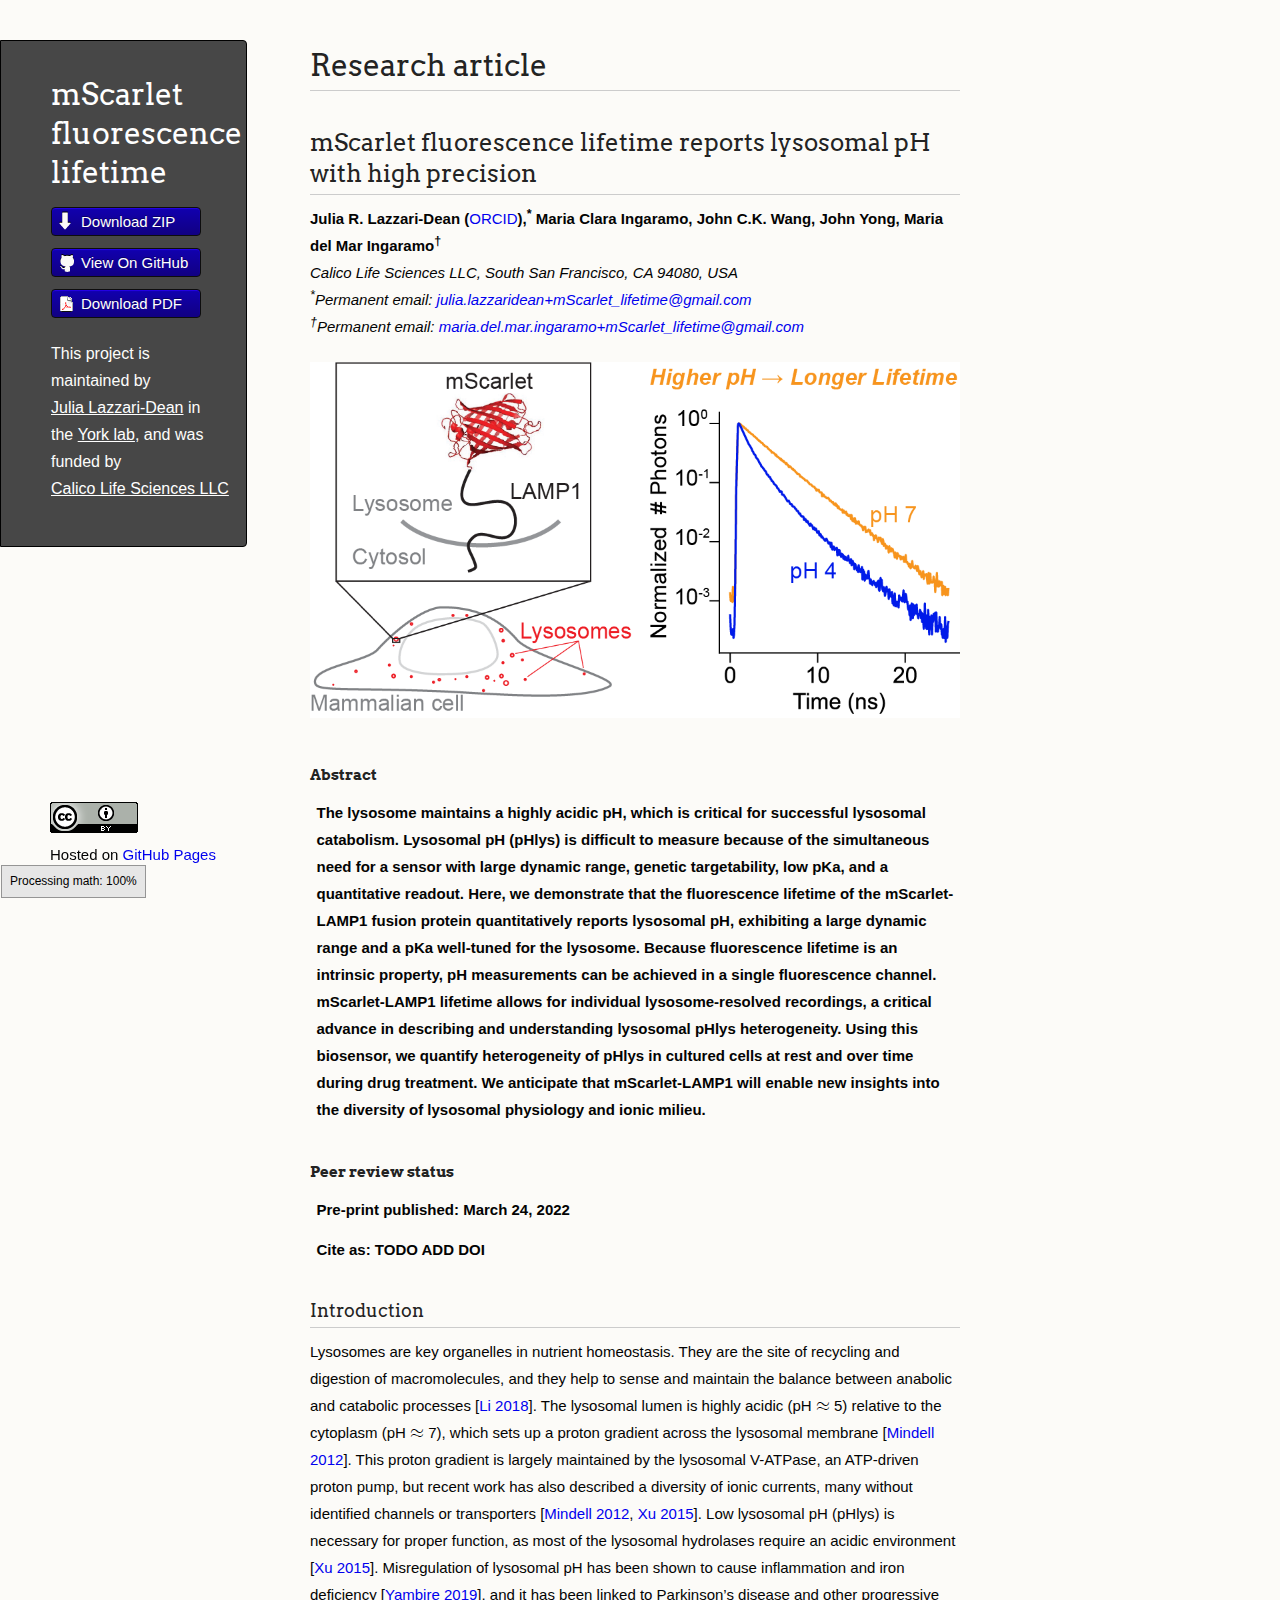
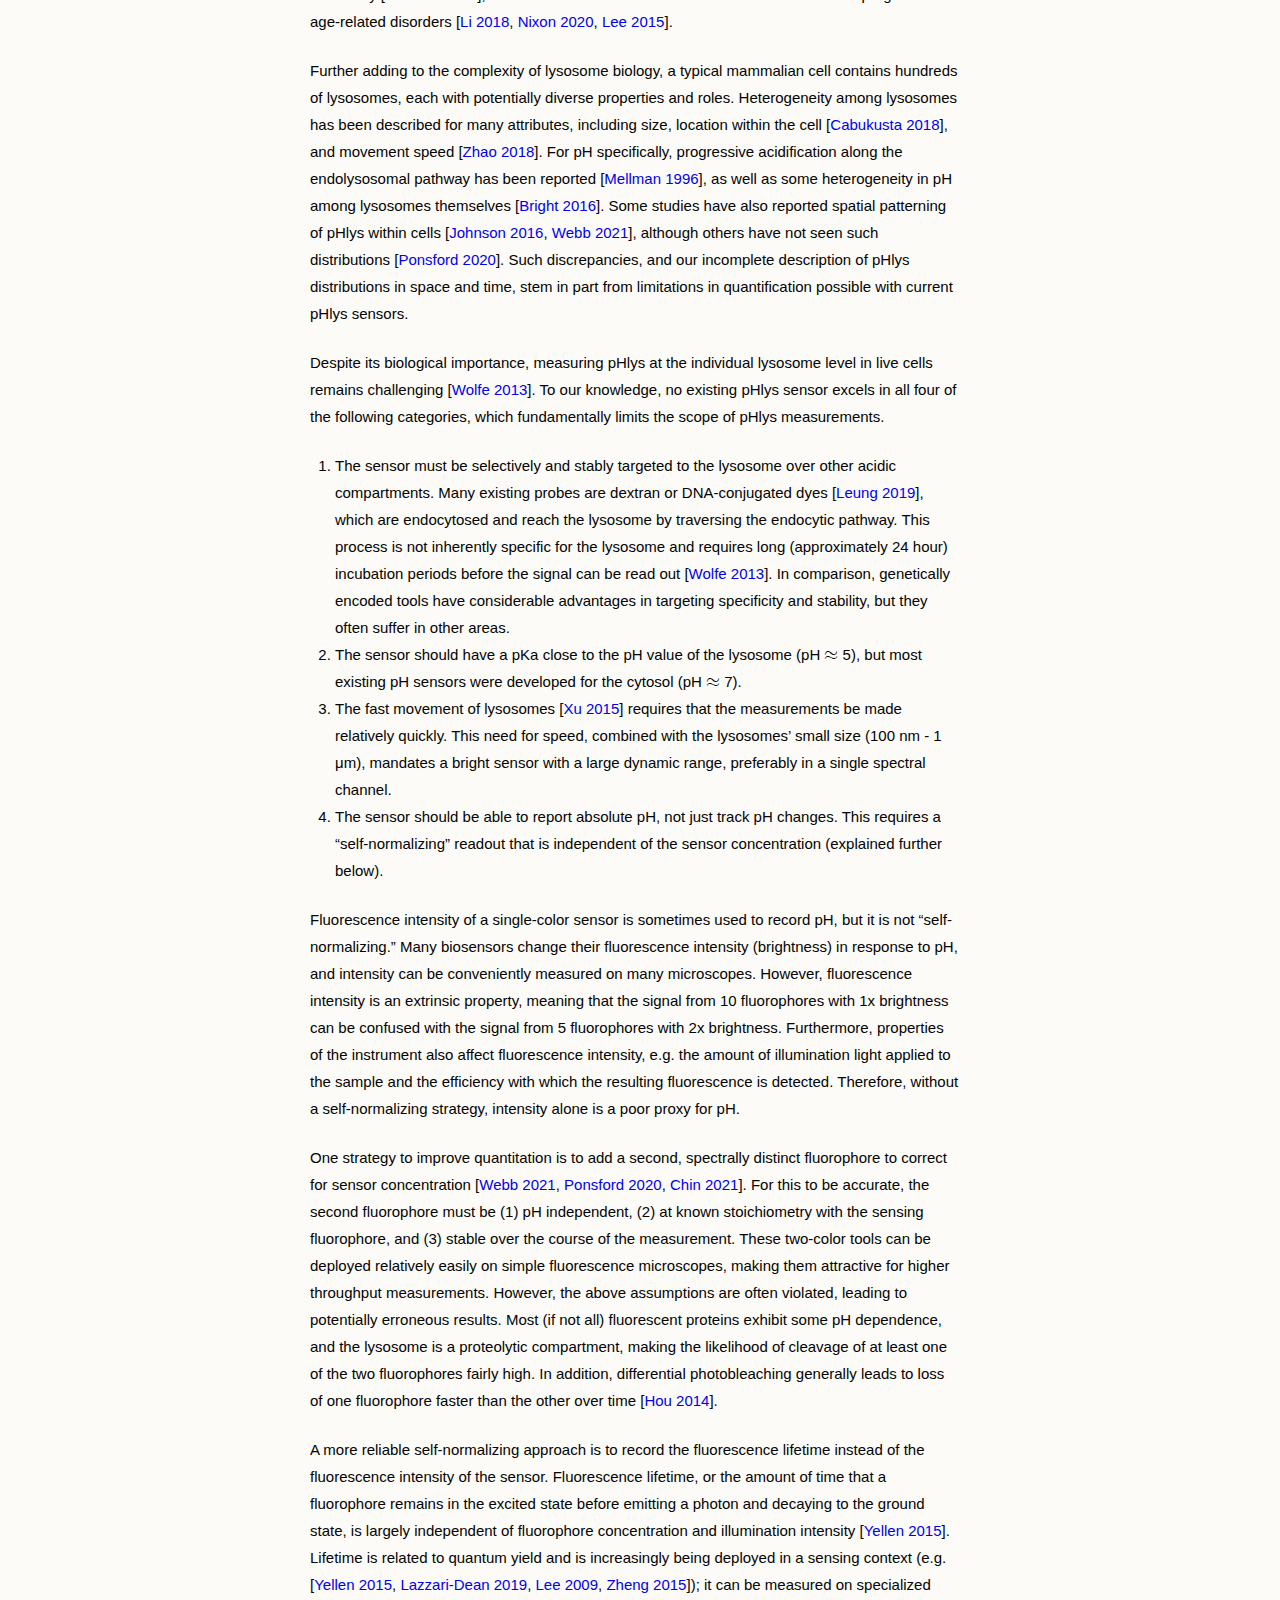
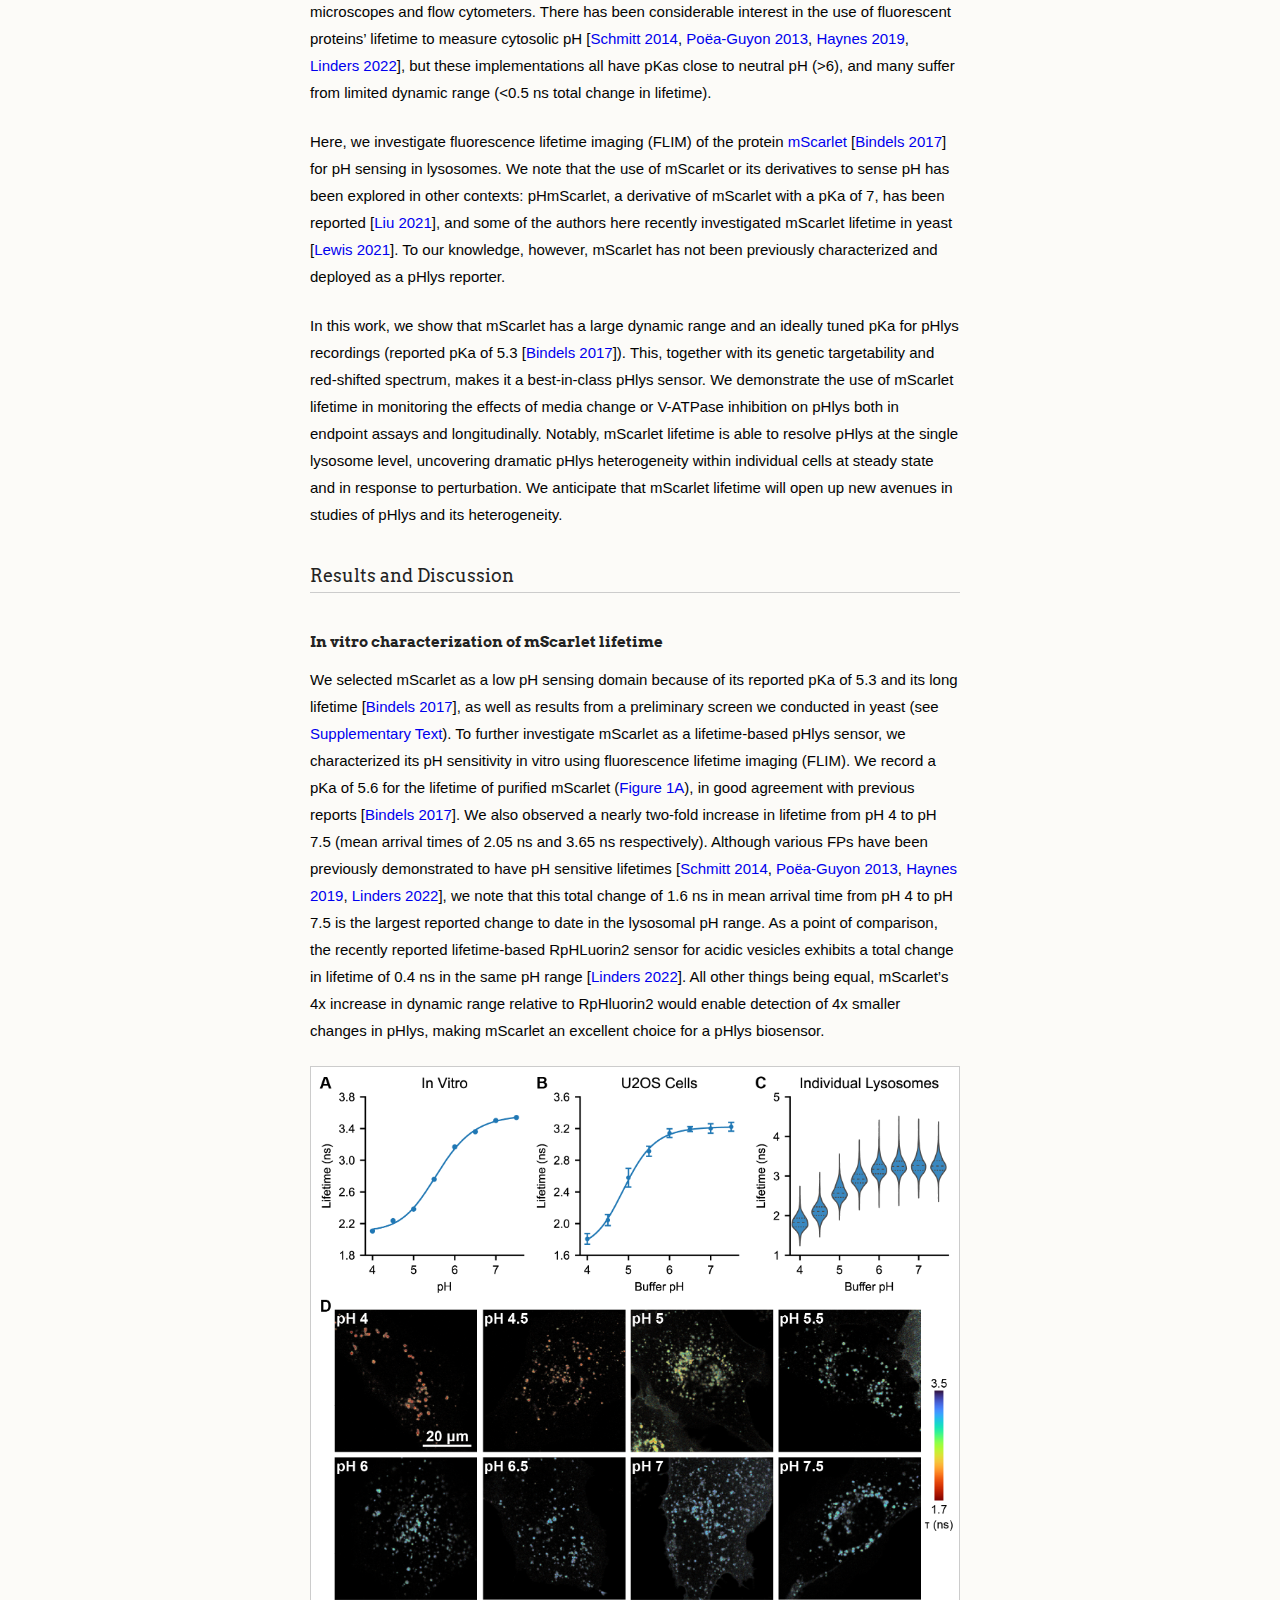
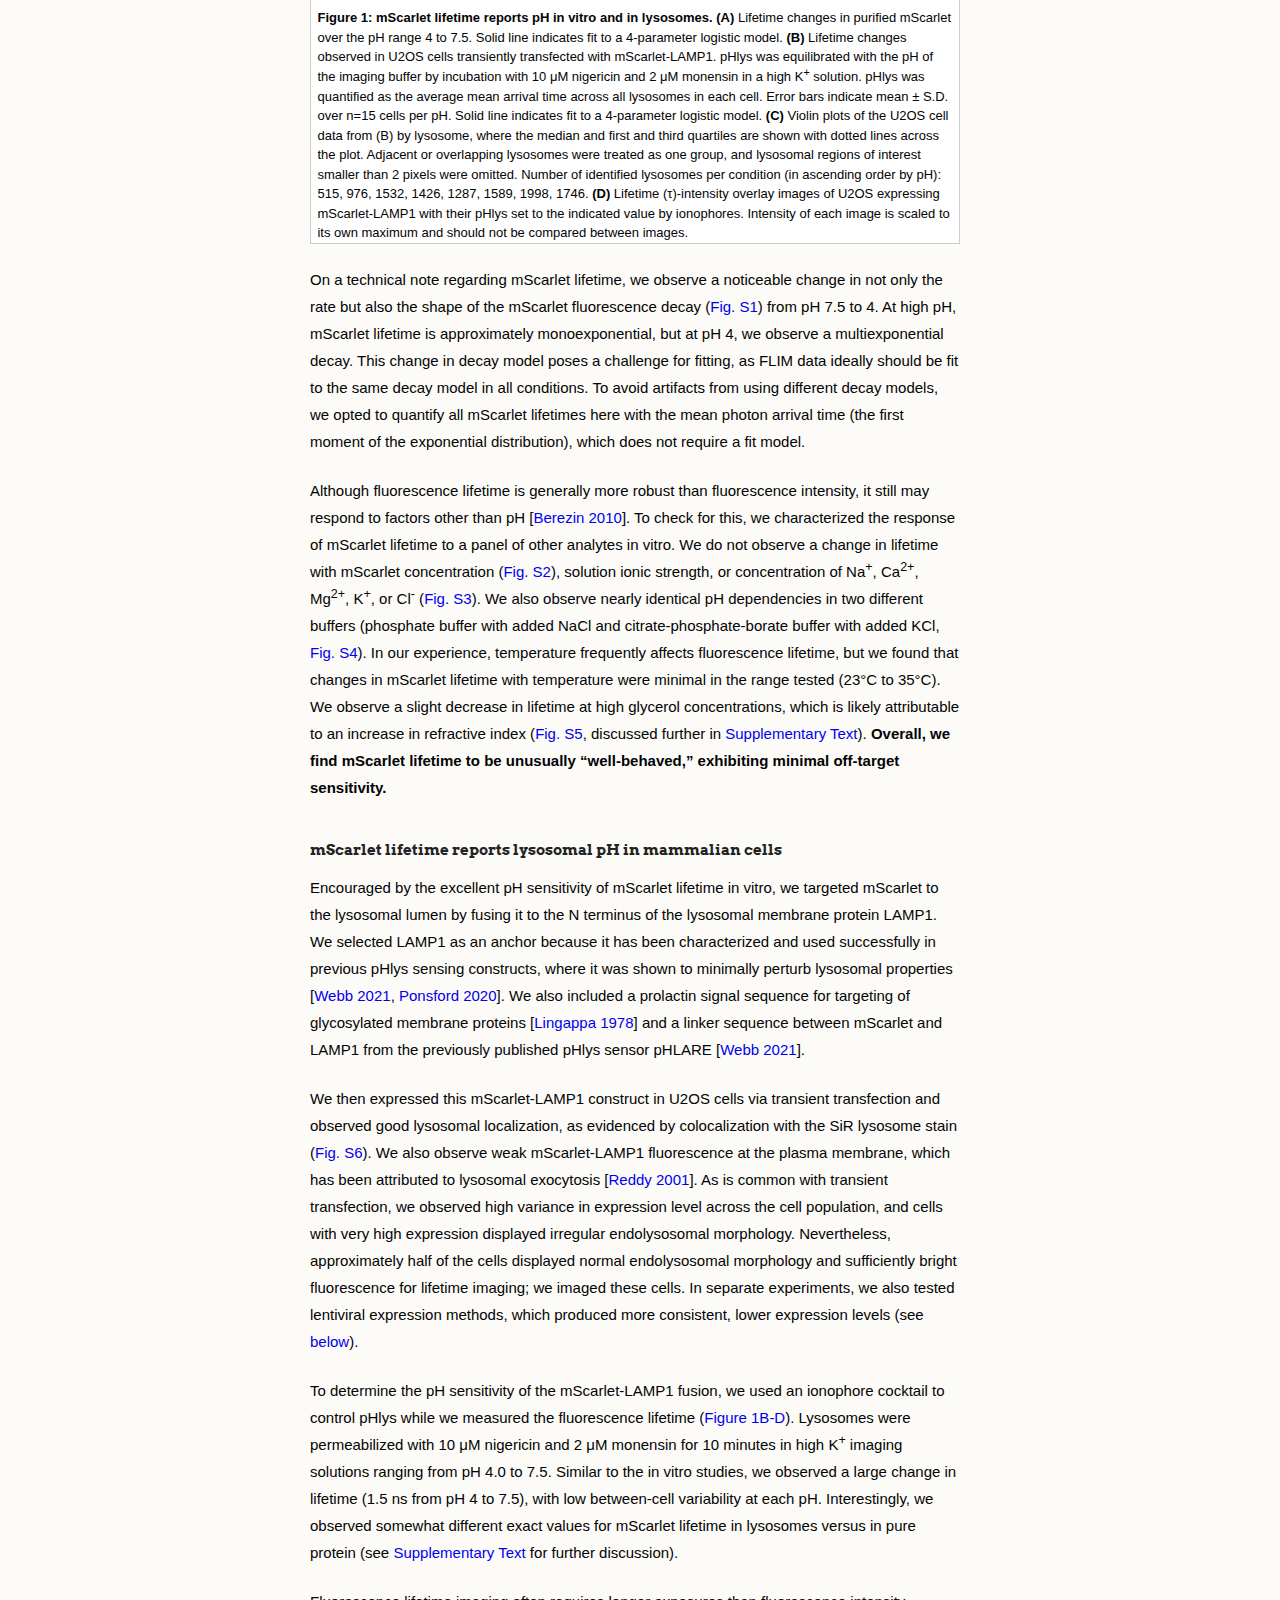
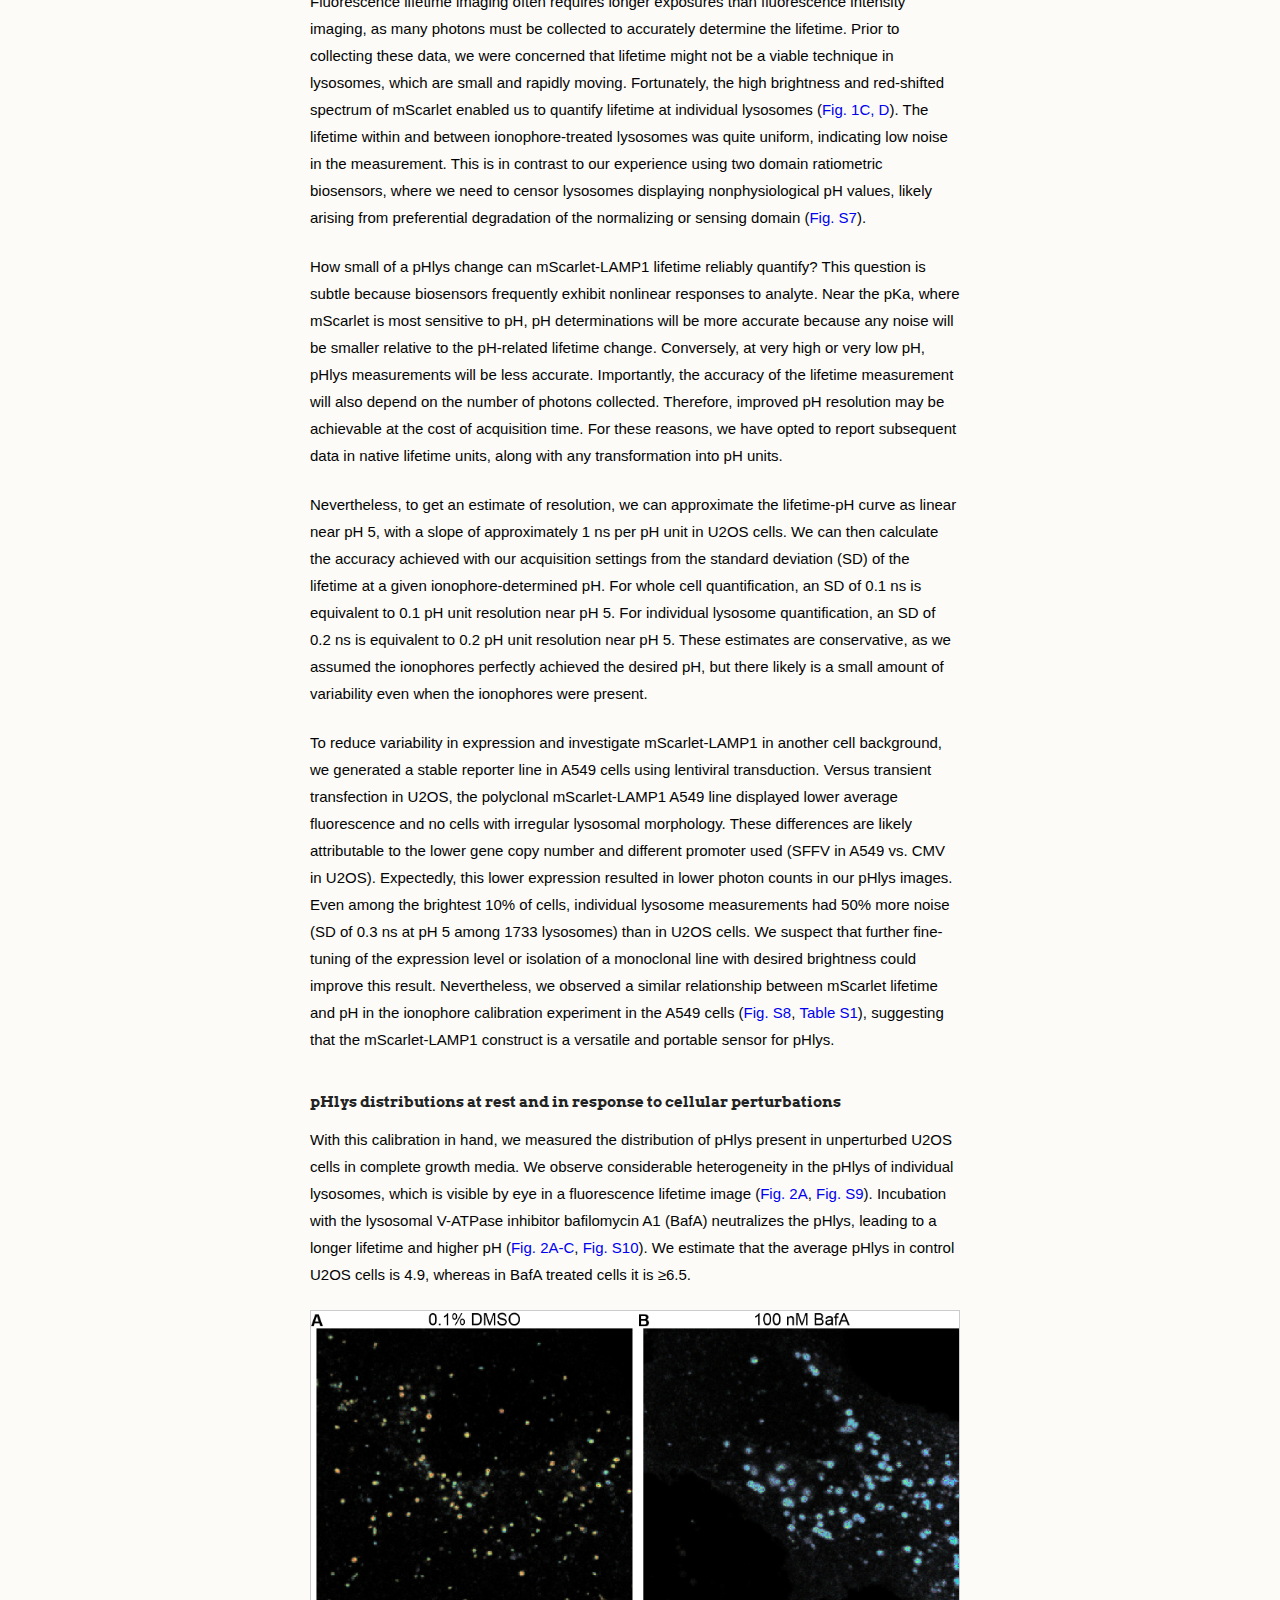
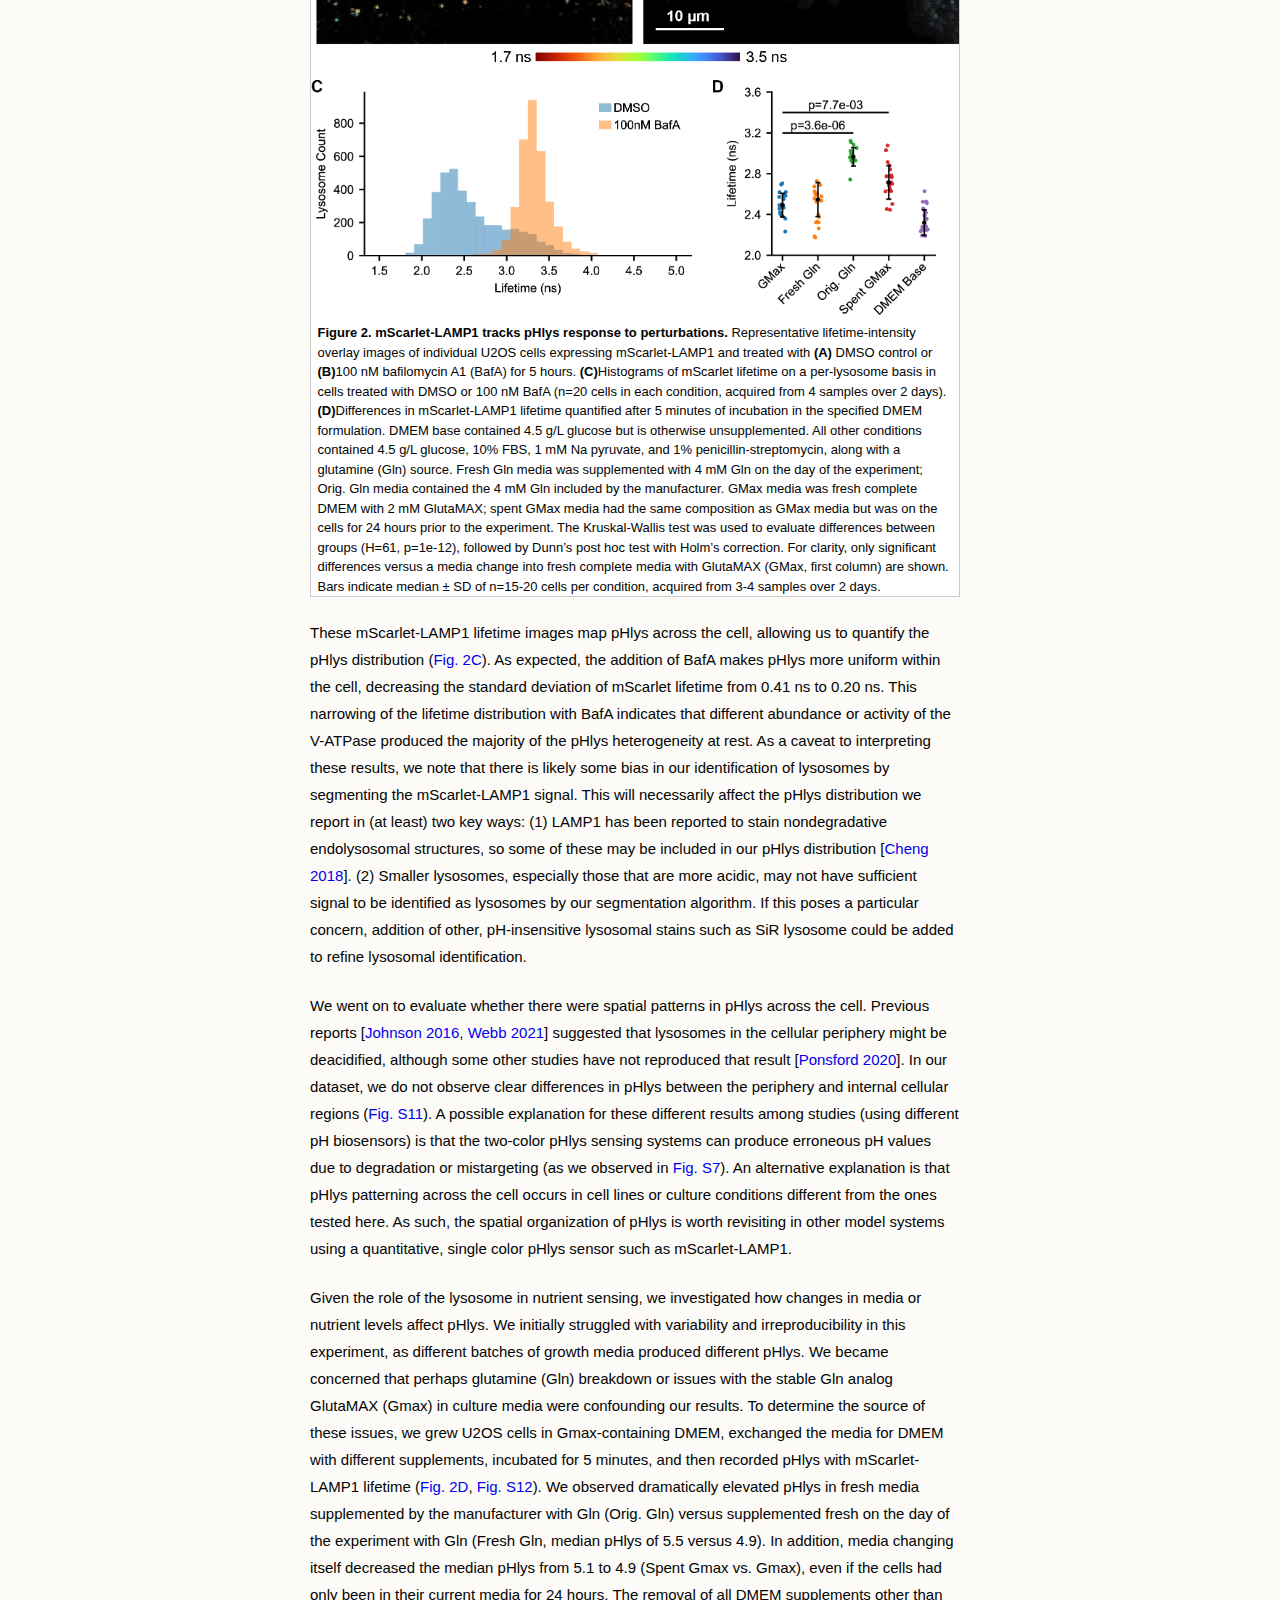
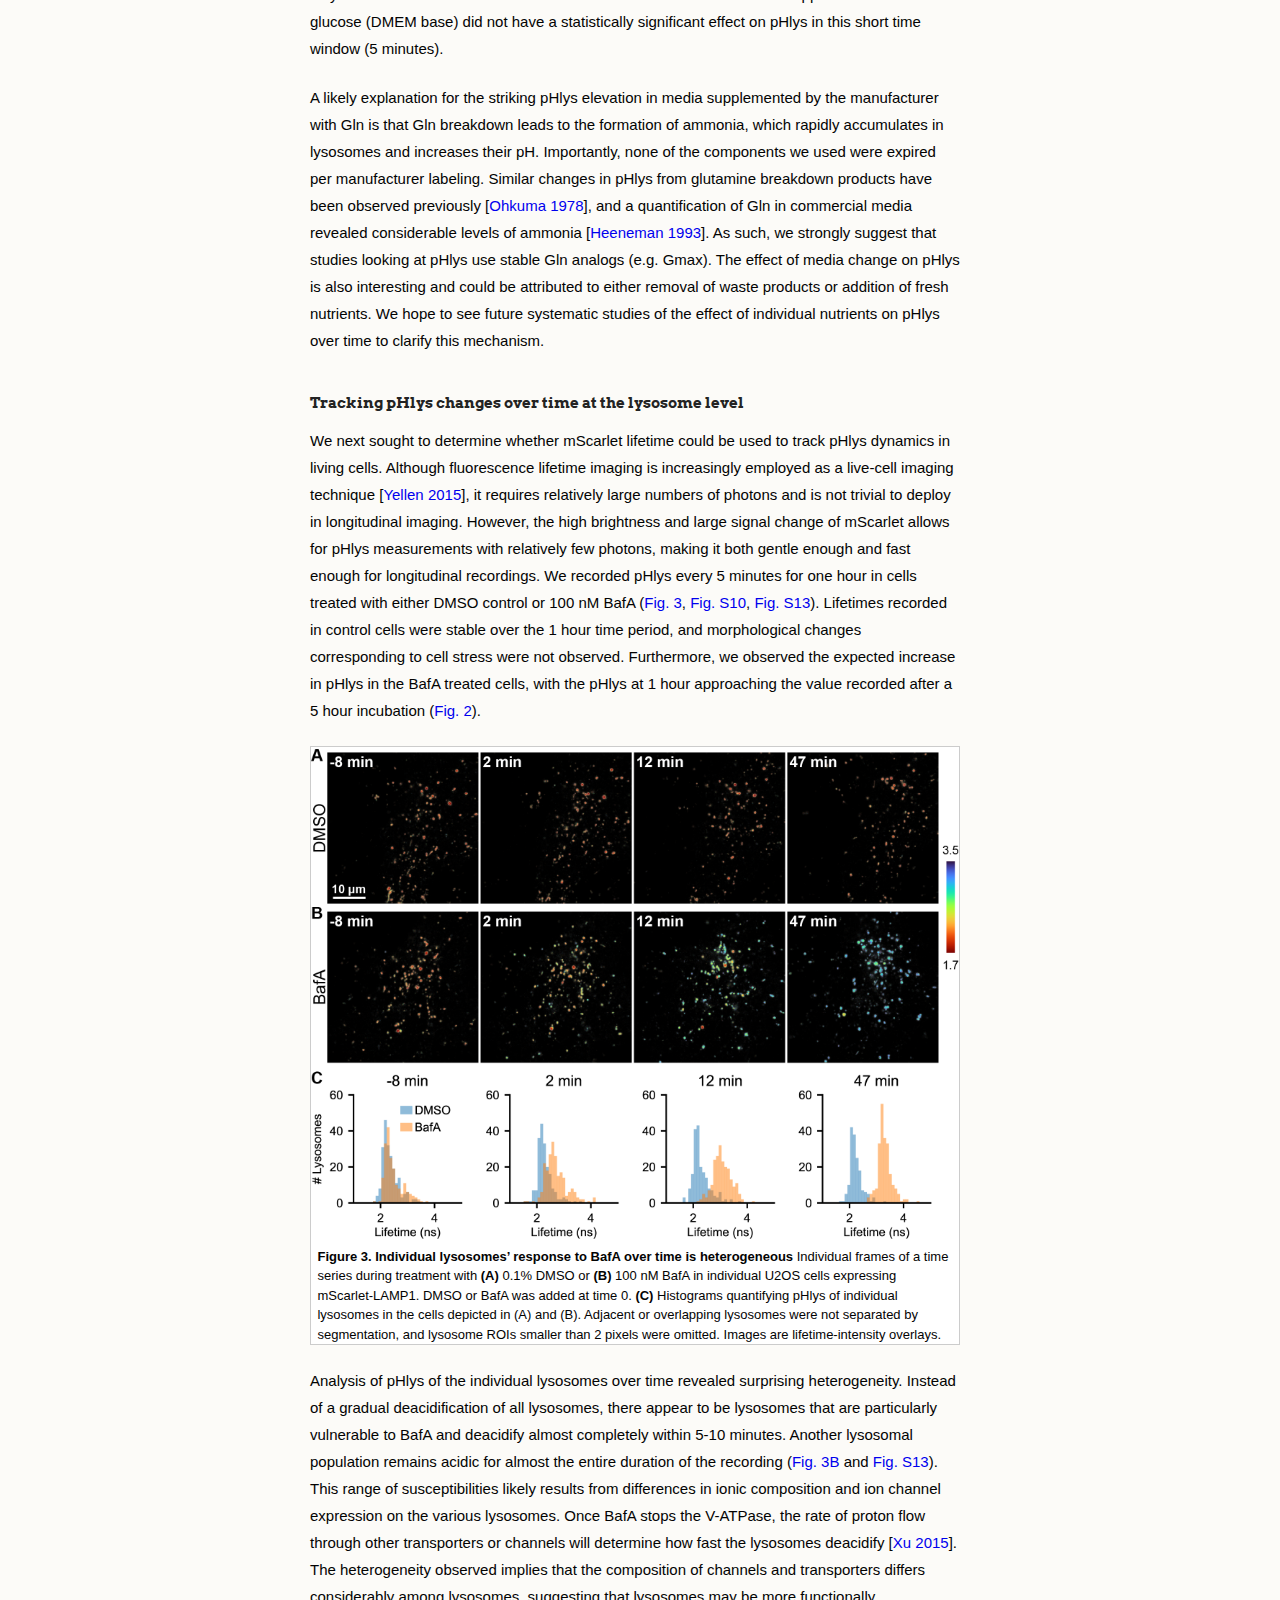
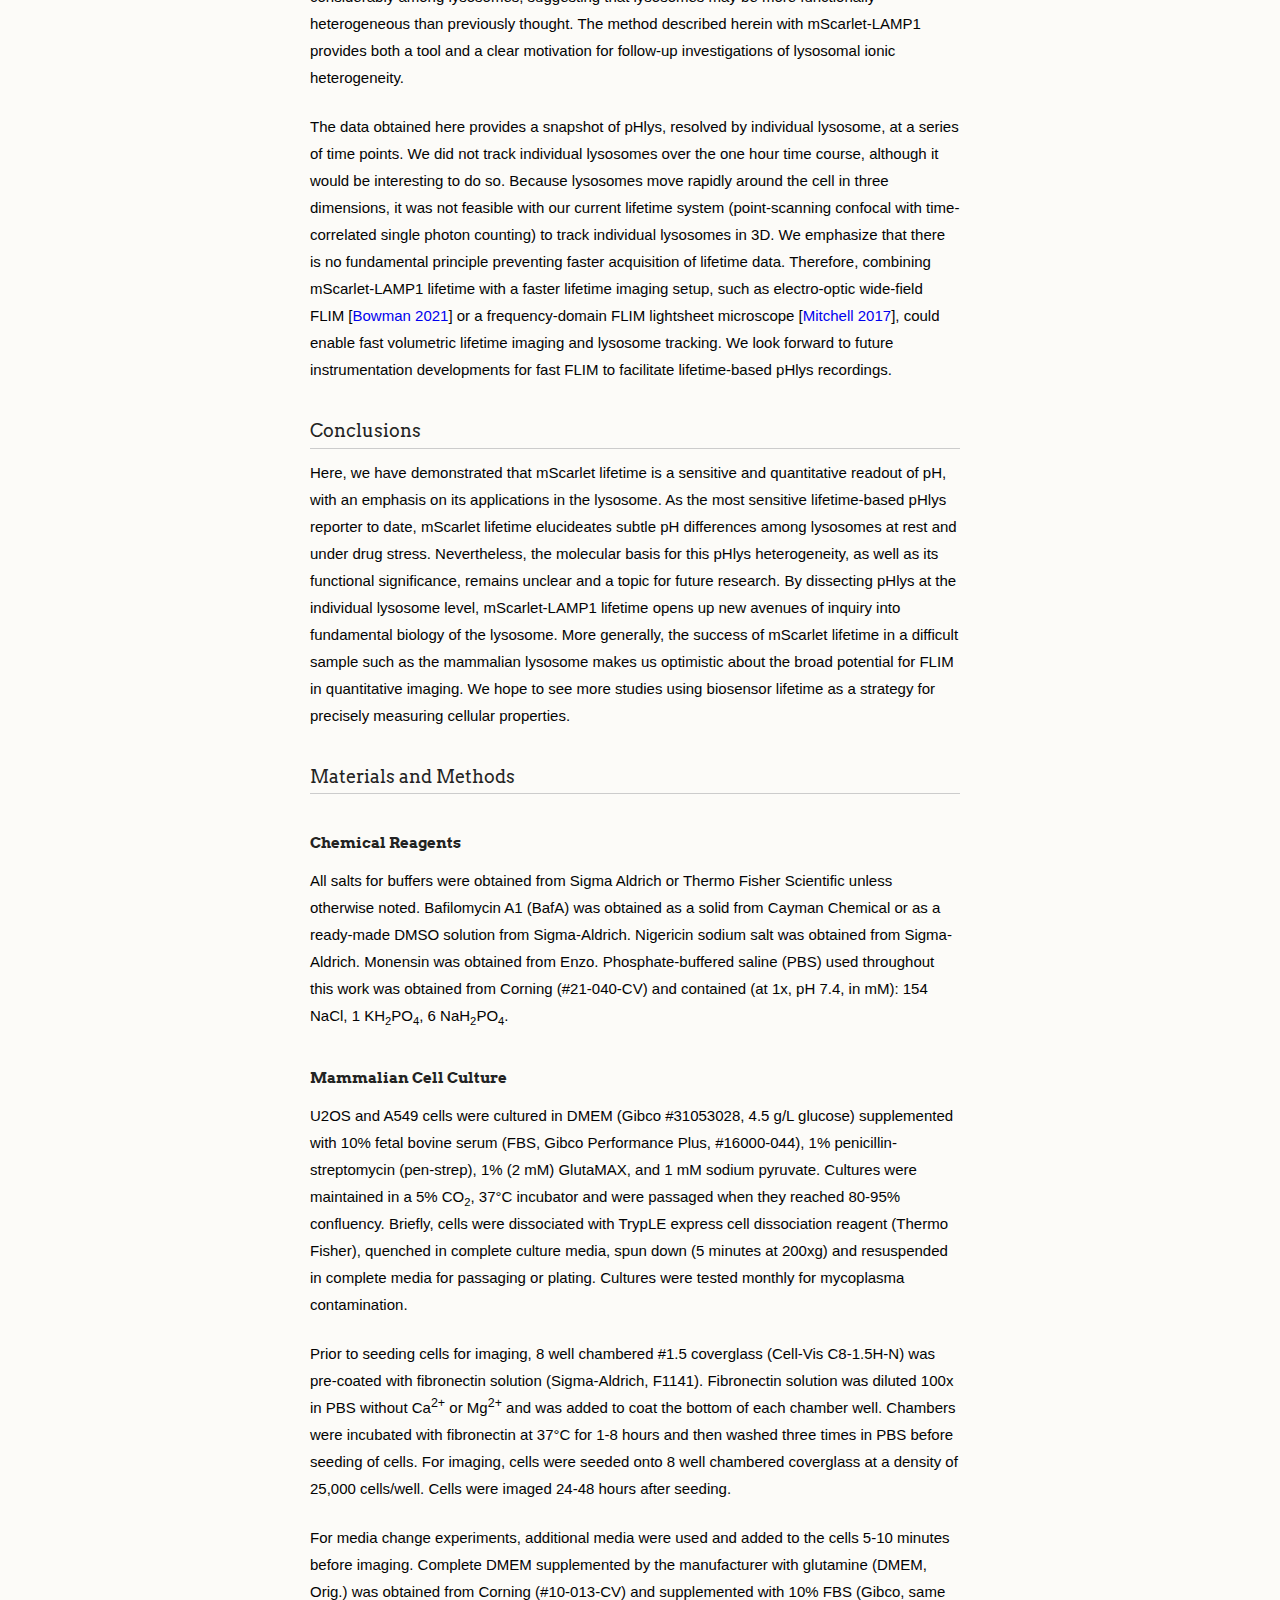
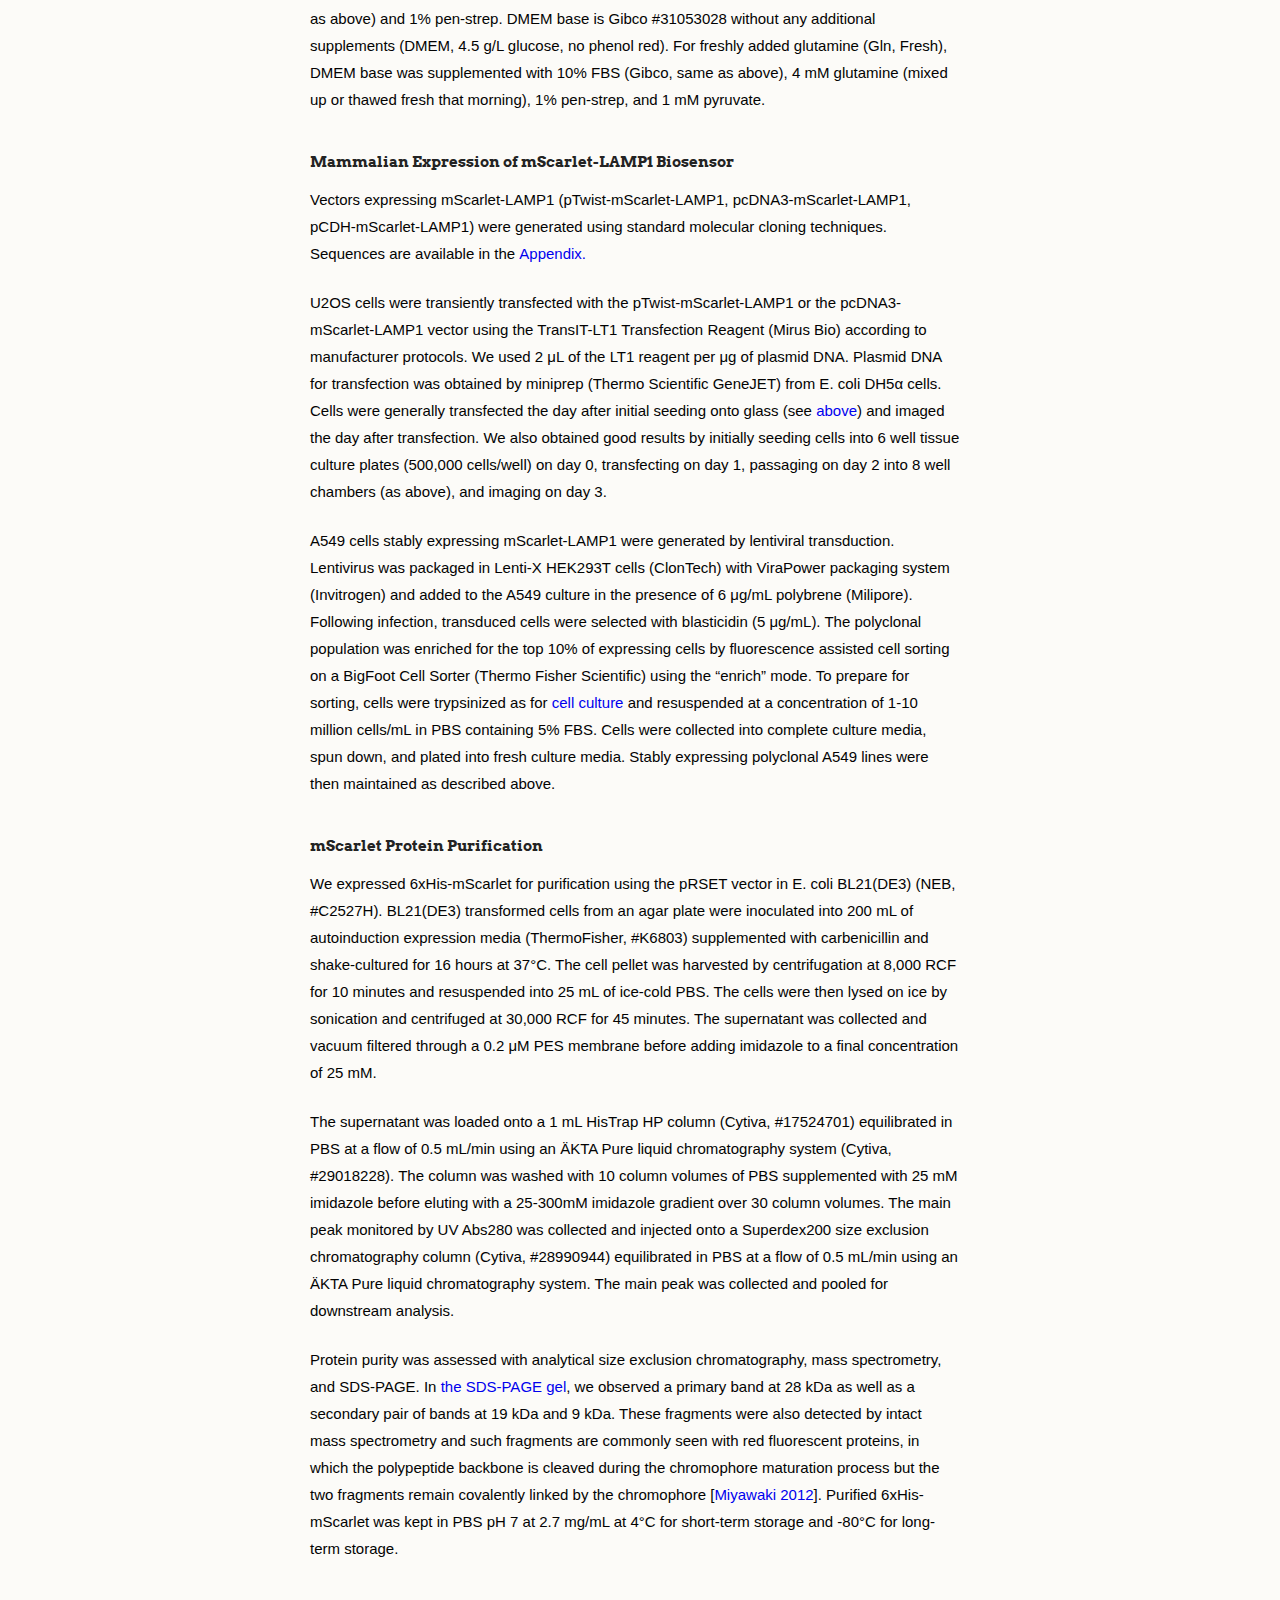
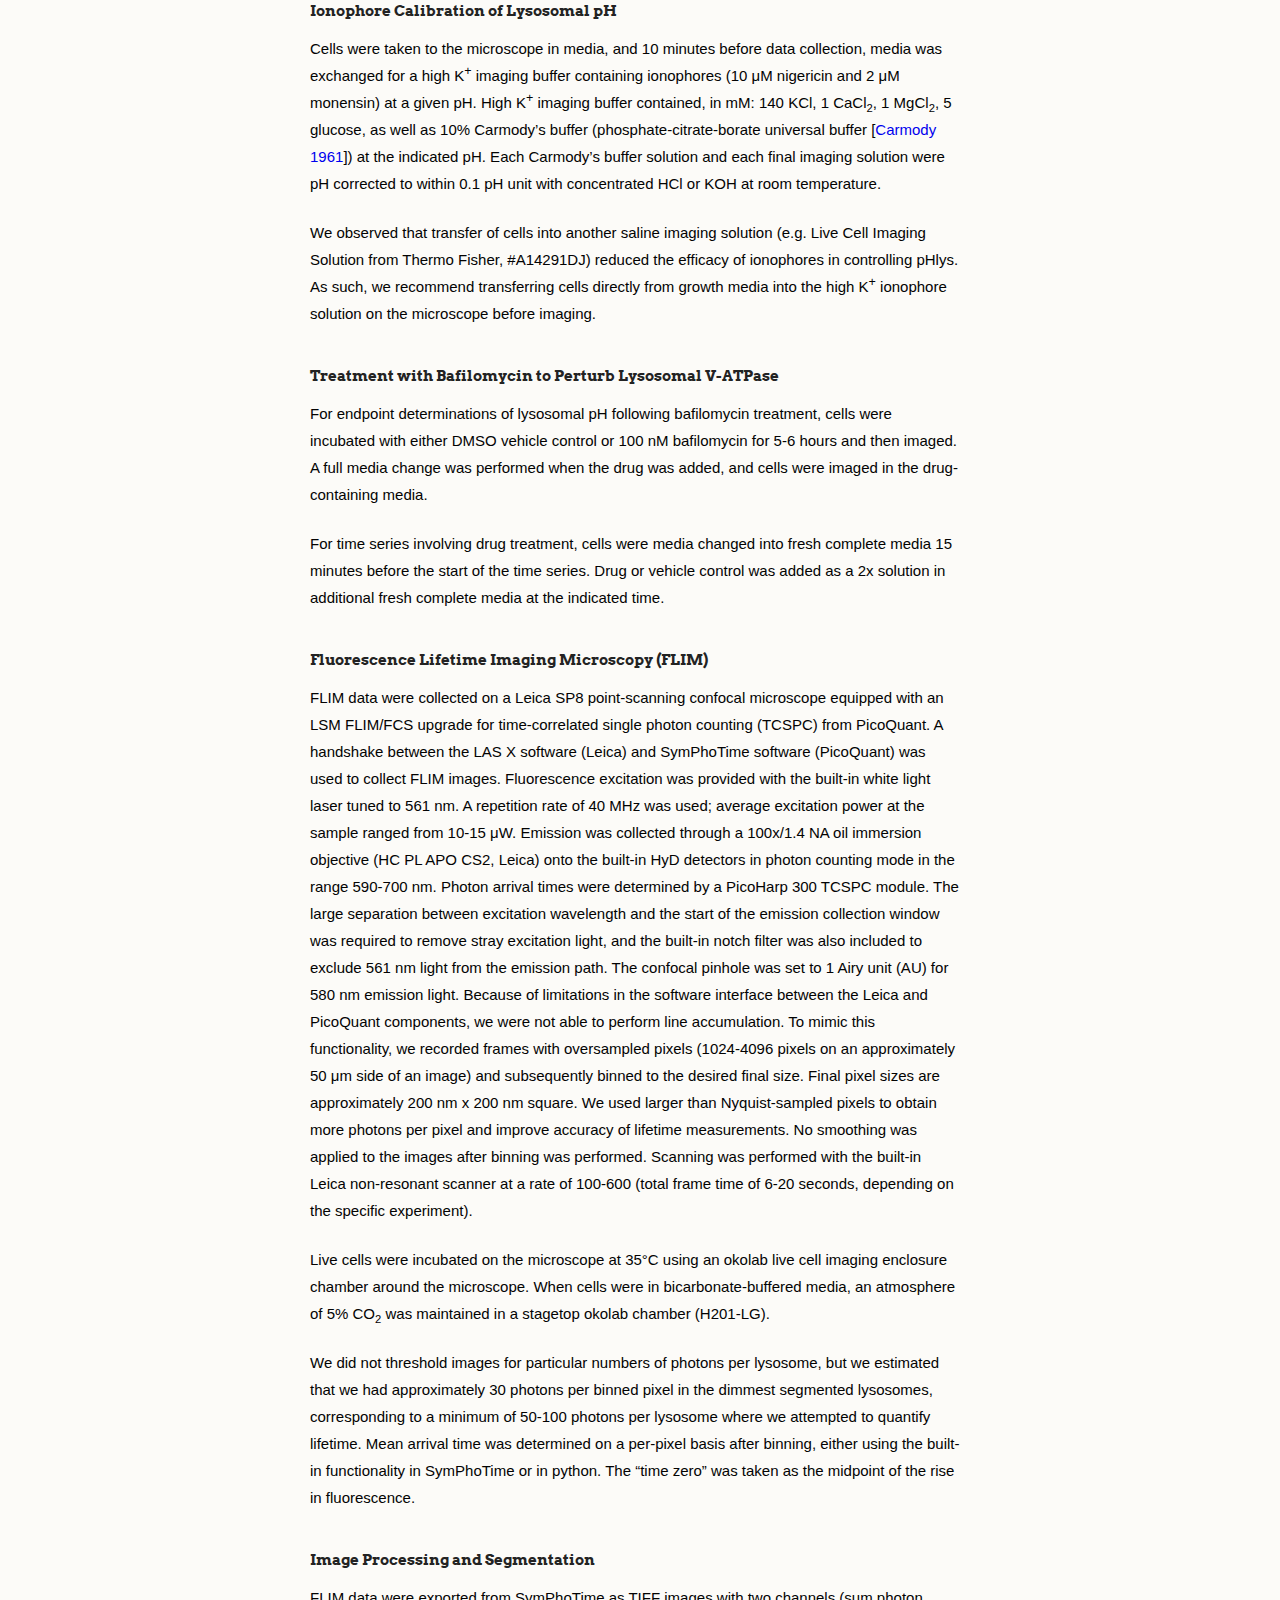
==== commit d501a381: "update name and DOI" ====
--- a/index.html
+++ b/index.html
@@ -17,7 +17,7 @@
     <meta name="citation_author" content="Maria del Mar Ingaramo">
     <meta name="citation_publication_date" content="2022/03/24">
     <meta name="citation_journal_title" content="Github.io">
-    <meta name="citation_pdf_url" content="https://jlazzaridean.github.io/mScarlet_pHlys/mScarlet_lysosomal_pH.pdf">
+    <meta name="citation_pdf_url" content="https://jlazzaridean.github.io/mScarlet_lifetime_reports_pH/mScarlet_lysosomal_pH.pdf">
     <title>mScarlet fluorescence lifetime reports lysosomal pH with high precision</title>
 
     <link rel="stylesheet" href="stylesheets/styles.css">
@@ -36,8 +36,8 @@
       <header>
         <h1 class="header">mScarlet fluorescence lifetime</h1>
         <ul>
-          <li class="download"><a class="buttons" href="https://github.com/jlazzaridean/mScarlet_pHlys/zipball/main">Download ZIP</a></li>
-          <li class="download"><a class="buttons github" href="https://github.com/jlazzaridean/mScarlet_pHlys">View On GitHub</a></li>
+          <li class="download"><a class="buttons" href="https://github.com/jlazzaridean/mScarlet_lifetime_reports_pH/zipball/main">Download ZIP</a></li>
+          <li class="download"><a class="buttons github" href="https://github.com/jlazzaridean/mScarlet_lifetime_reports_pH">View On GitHub</a></li>
           <li class="download"><a class="buttons pdf" href="./mScarlet_lysosomal_pH.pdf">Download PDF</a></li>
         </ul>
         <p class="header">This project is maintained by <a class="header name" href="https://jlazzaridean.github.io">Julia Lazzari-Dean</a> in the <a class="header name" href="http://andrewgyork.github.io/">York lab</a>, and was funded by <a class="header name" href="https://www.calicolabs.com/">Calico Life Sciences LLC</a></p>
@@ -65,10 +65,10 @@
 
 <h4>Peer review status</h4>
 <p class="abstract">Pre-print published: March 24, 2022</p>
-<p class="abstract">Cite as: <a href="https://doi.org/10.5281/zenodo.6363343">doi:10.5281/zenodo.6363343</a></p>
+<p class="abstract">Cite as: TODO ADD DOI</p>
 
 <h3 class="onlyprint">
-Note that this is a limited PDF or print version; animated and interactive figures are disabled. For the full version of this article, please visit <a href="https://jlazzaridean.github.io/mScarlet_pHlys">https://jlazzaridean.github.io/mScarlet_pHlys</a></h3>
+Note that this is a limited PDF or print version; animated and interactive figures are disabled. For the full version of this article, please visit <a href="https://jlazzaridean.github.io/mScarlet_lifetime_reports_pH">https://jlazzaridean.github.io/mScarlet_lifetime_reports_pH</a></h3>
 
 <noscript>
 <h3>Your browser doesn't seem to support Javascript. This document uses Javascript for interactive figures, math typesetting, and to automatically generate the reference list. Either activate Javascript, or use the "Download PDF" link above if you want properly typeset math and a reference list.</h3></noscript>
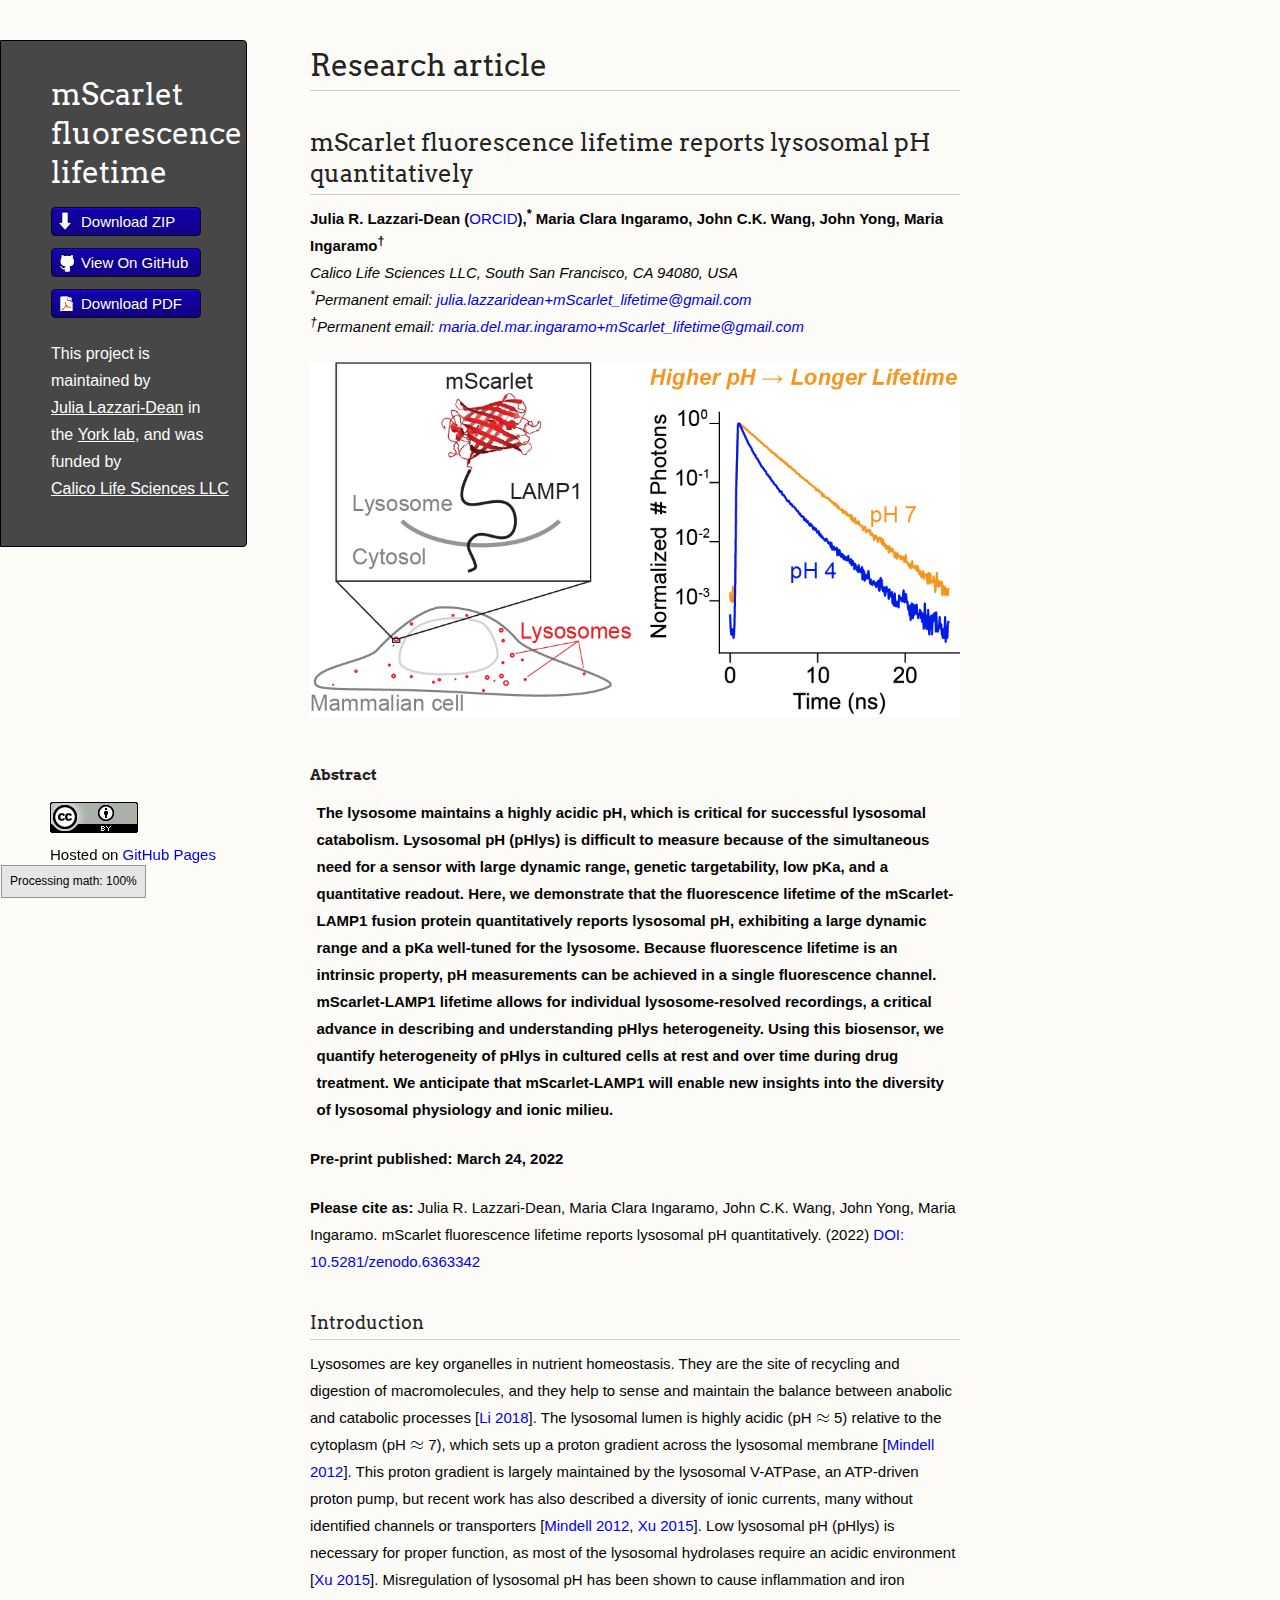
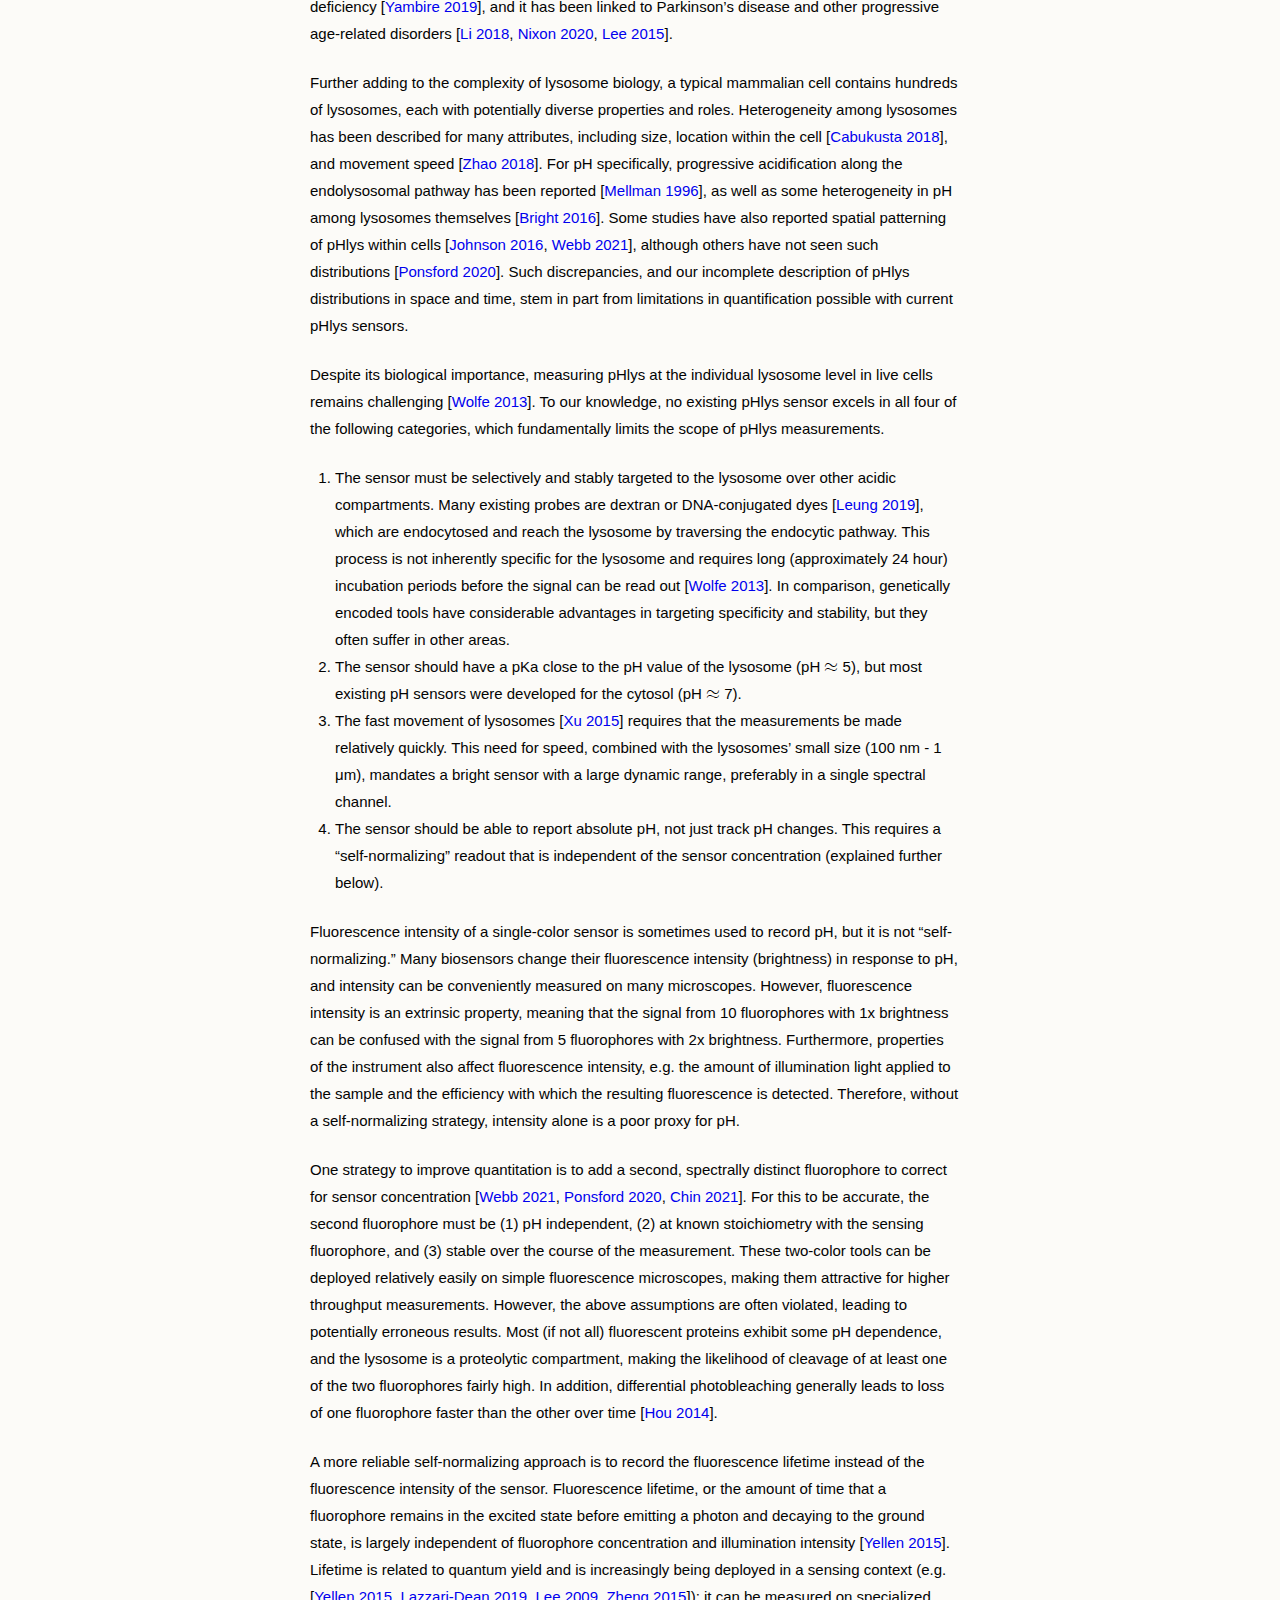
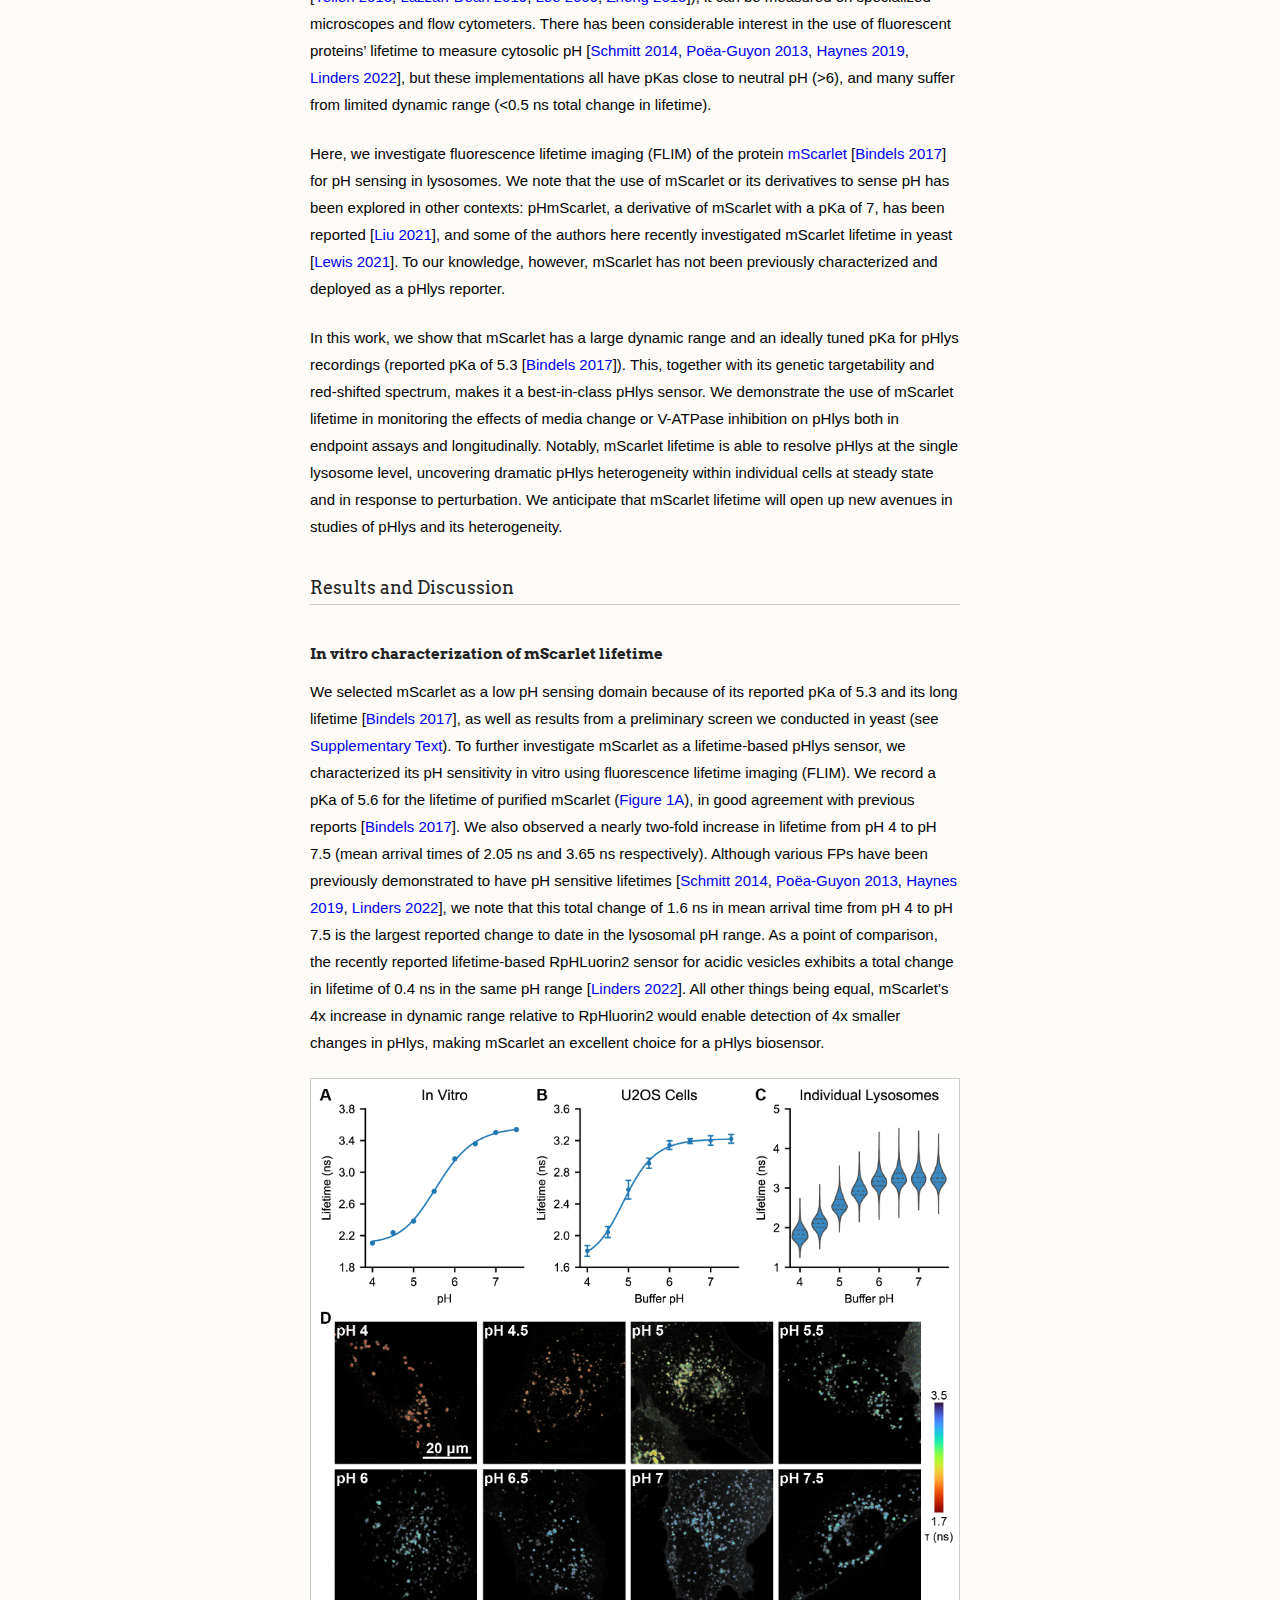
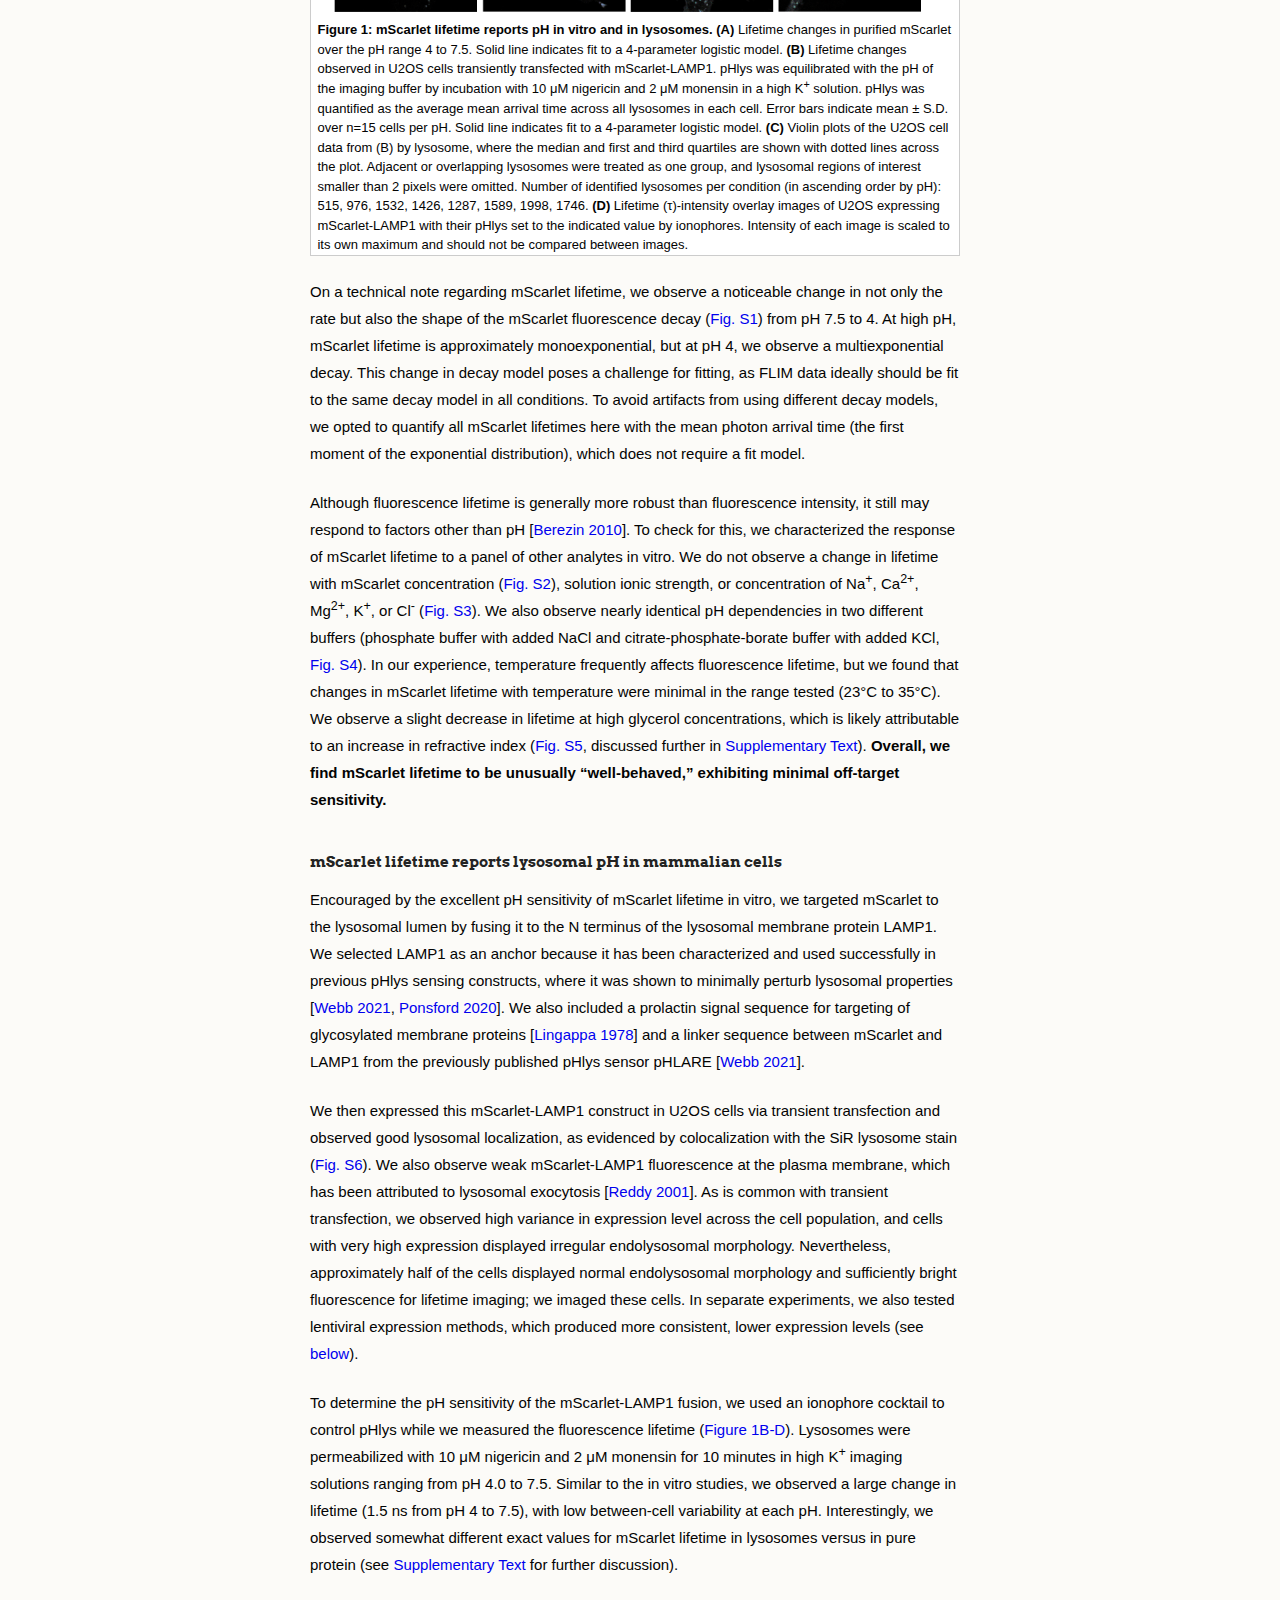
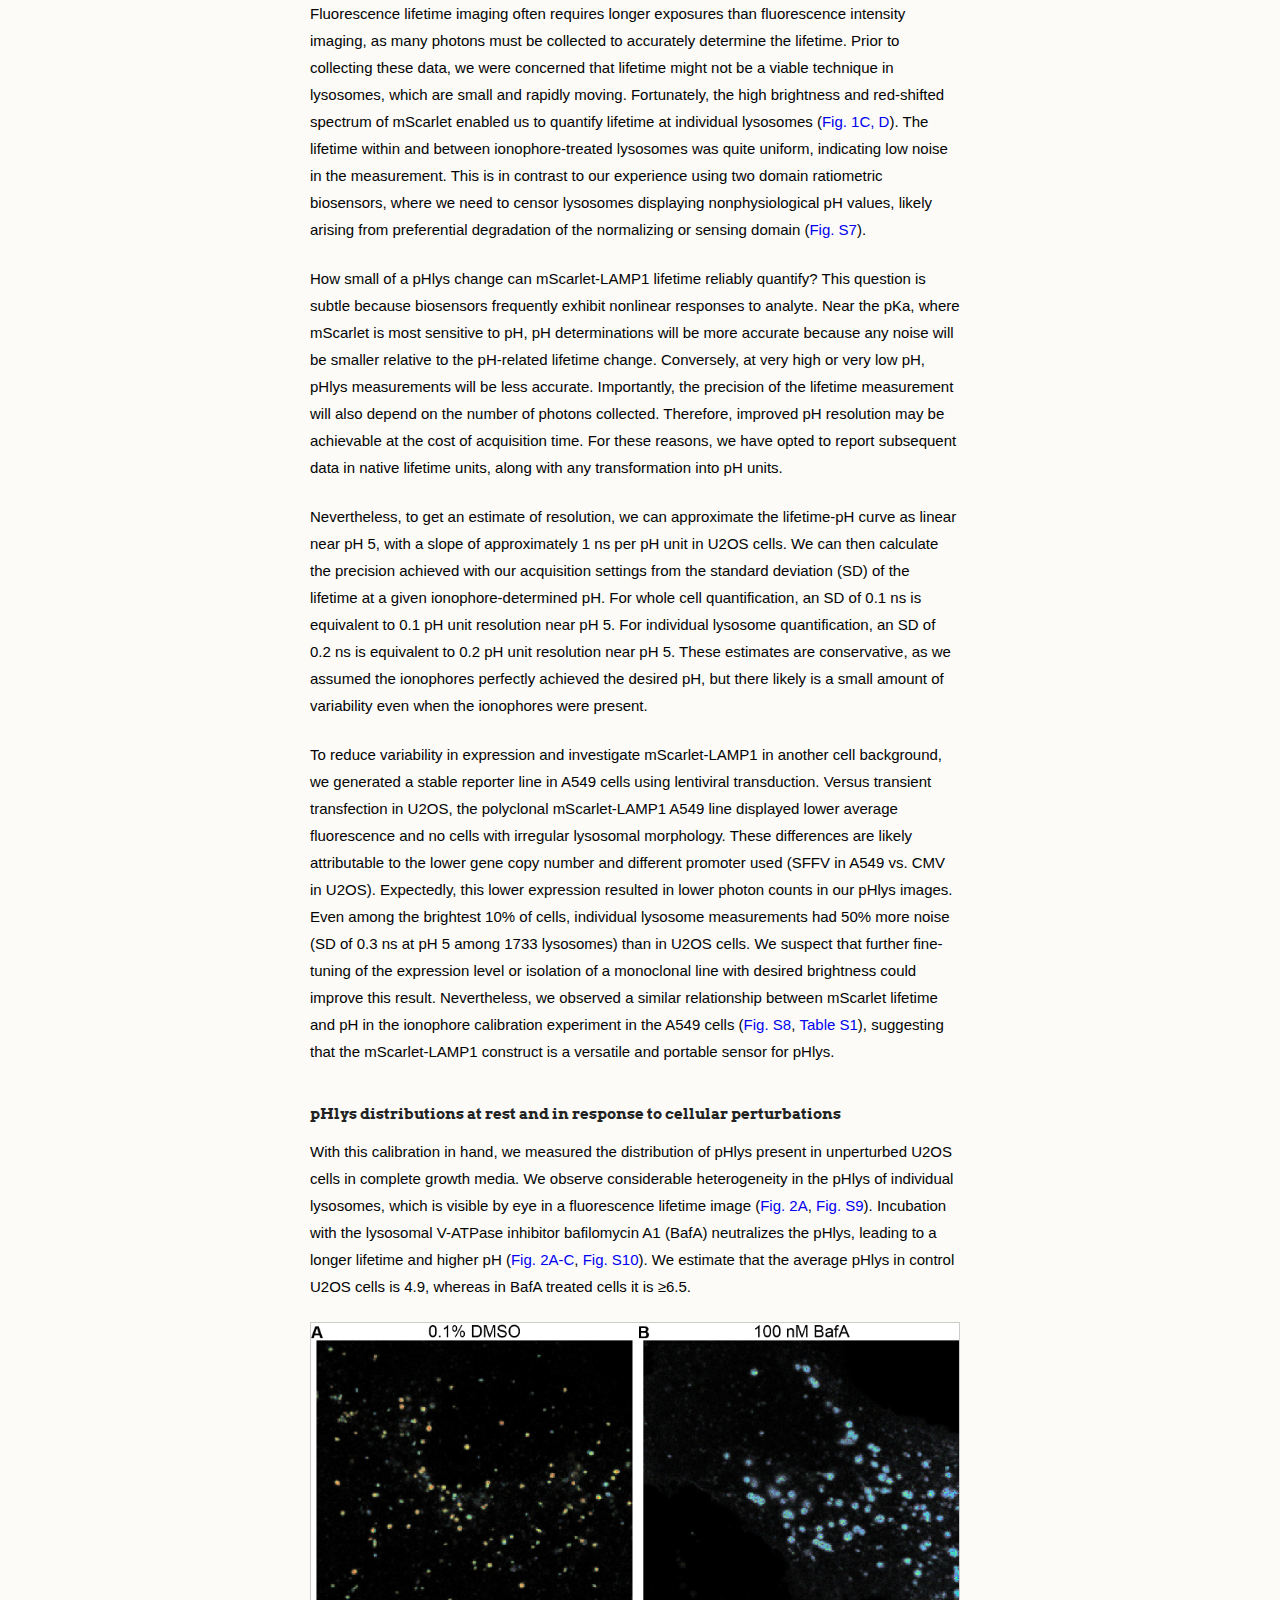
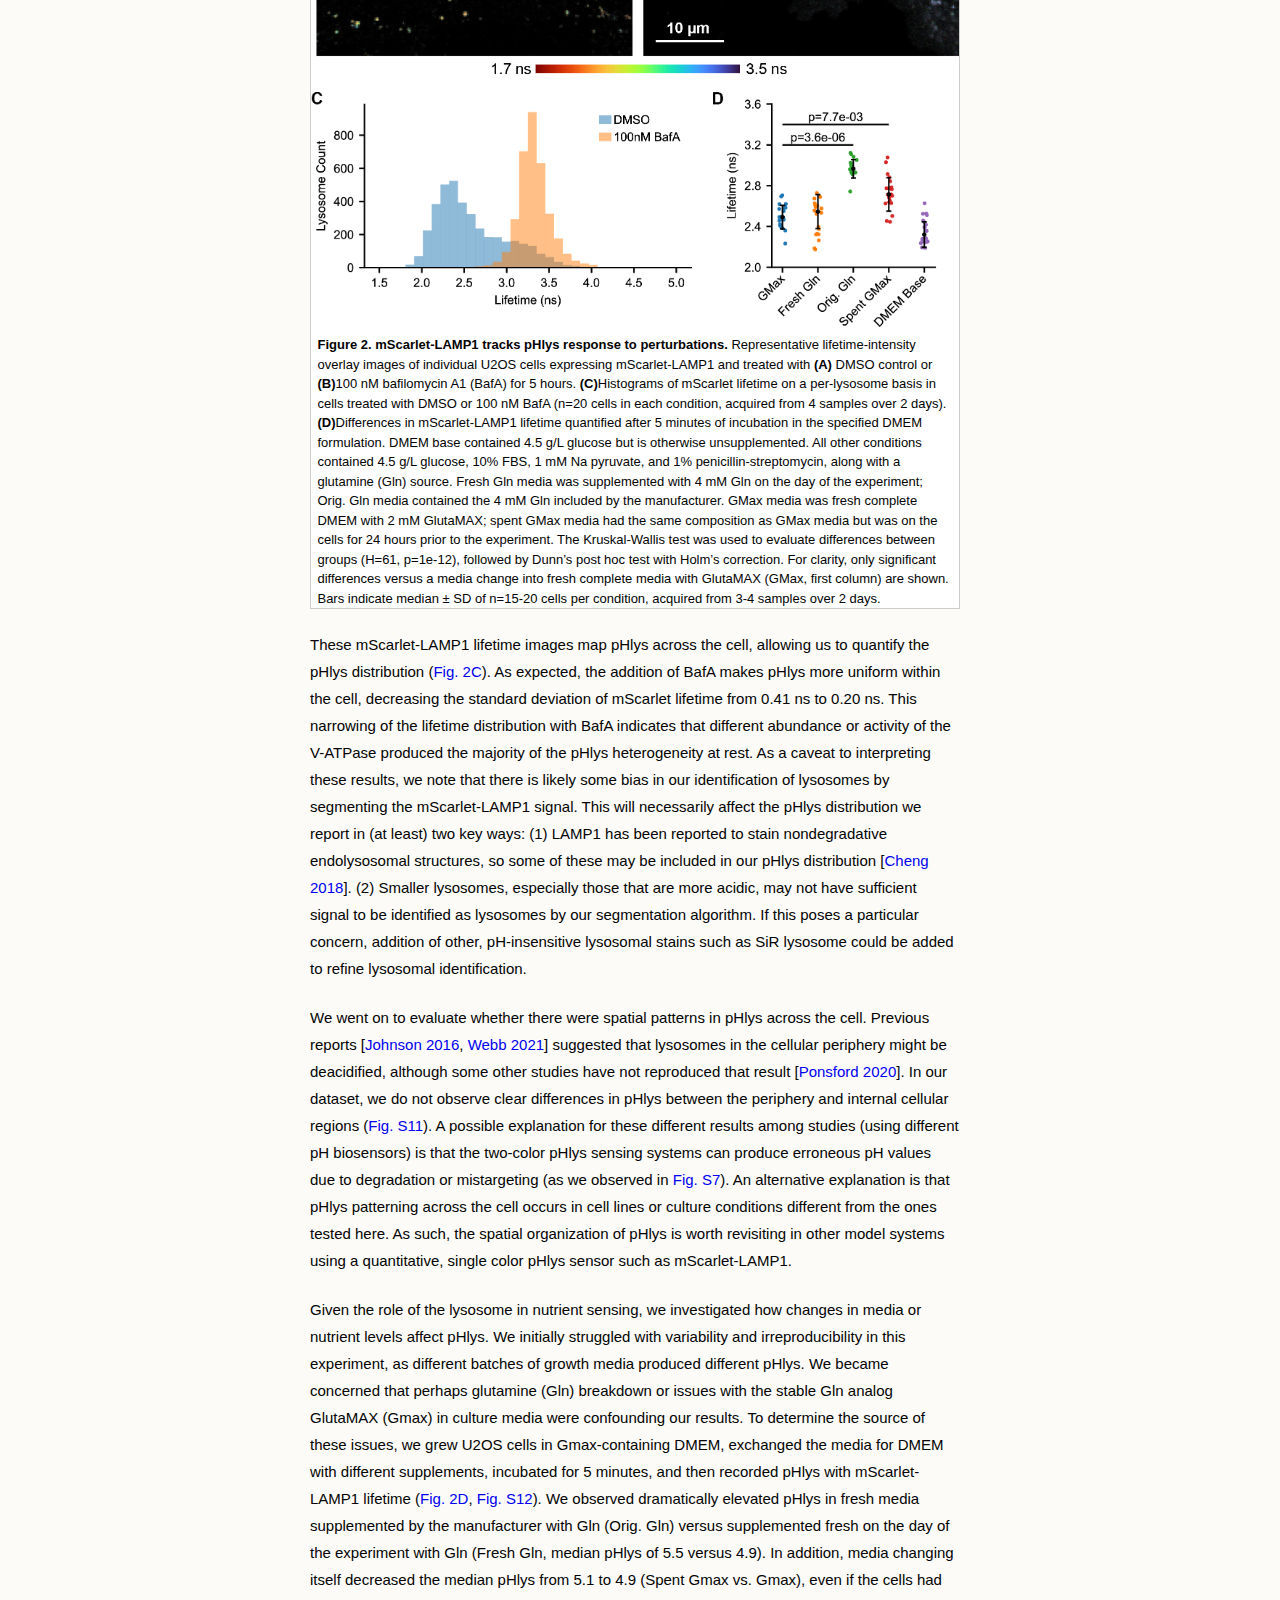
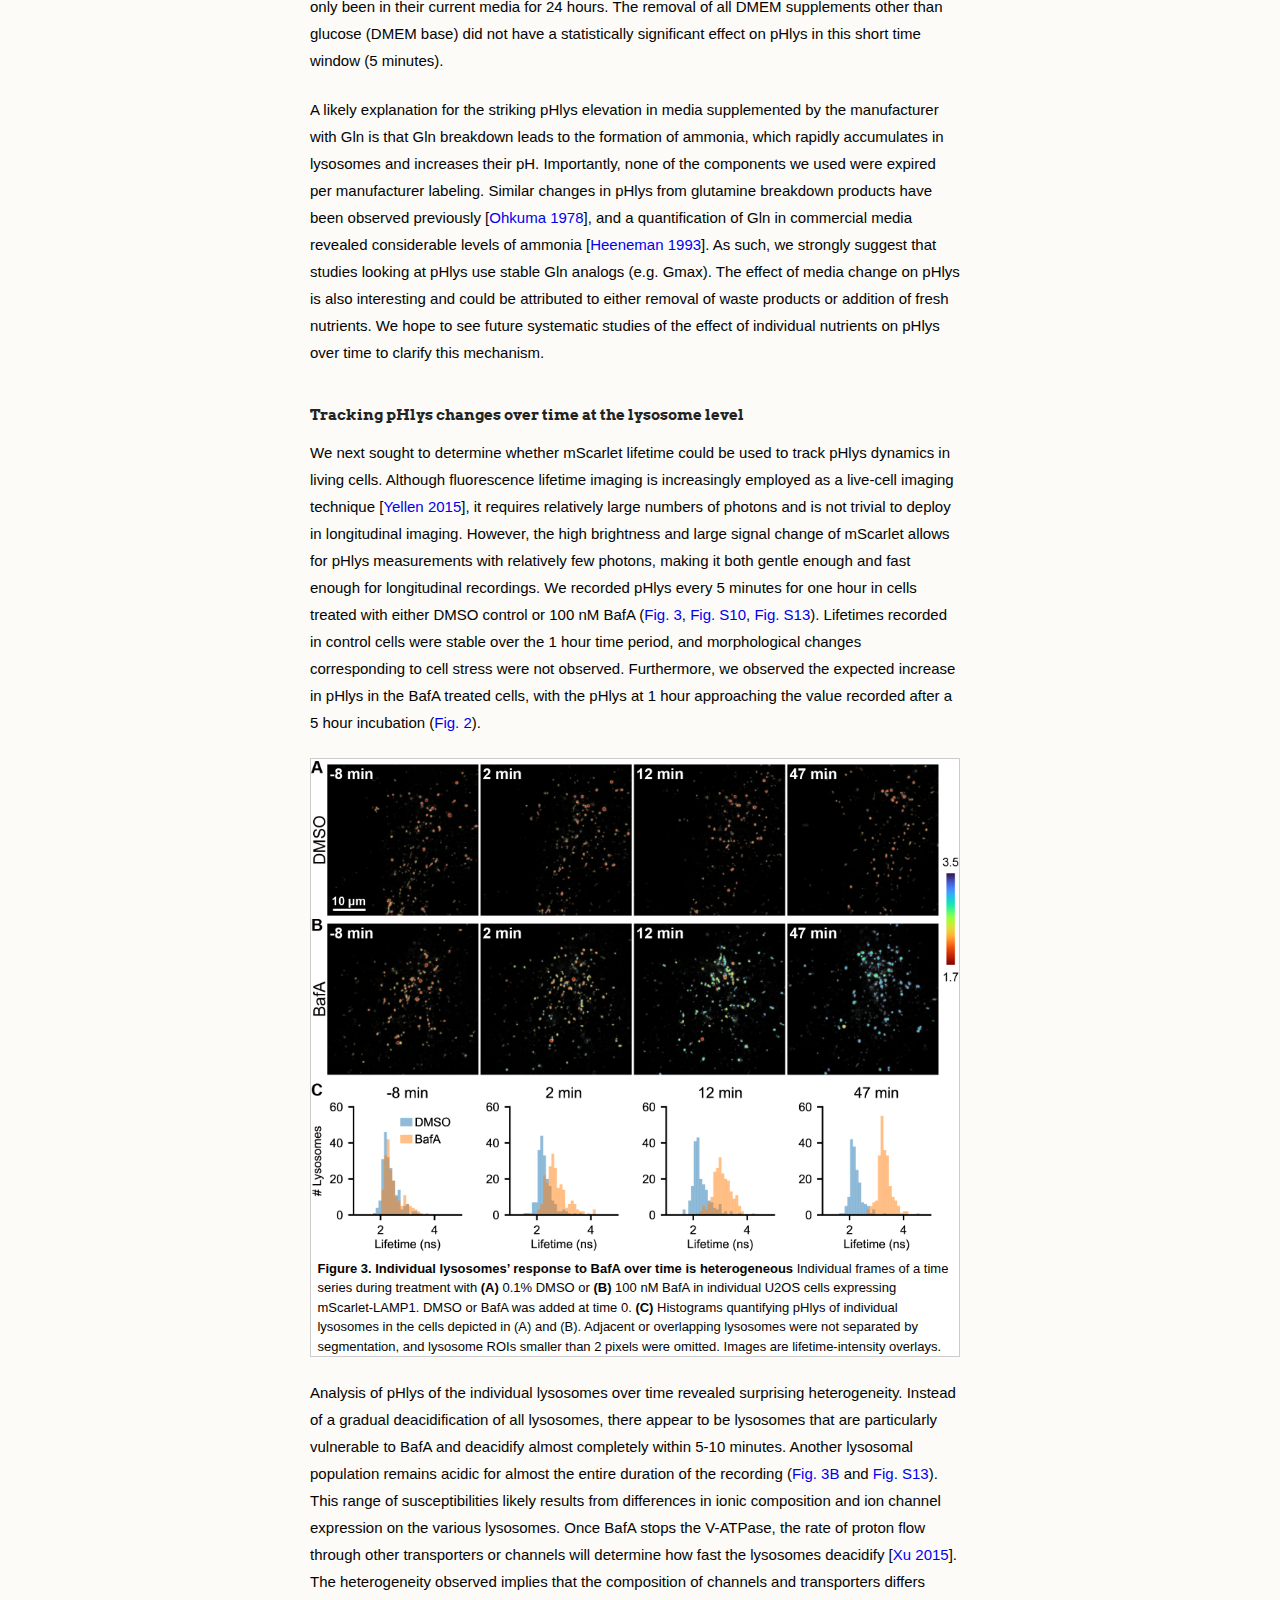
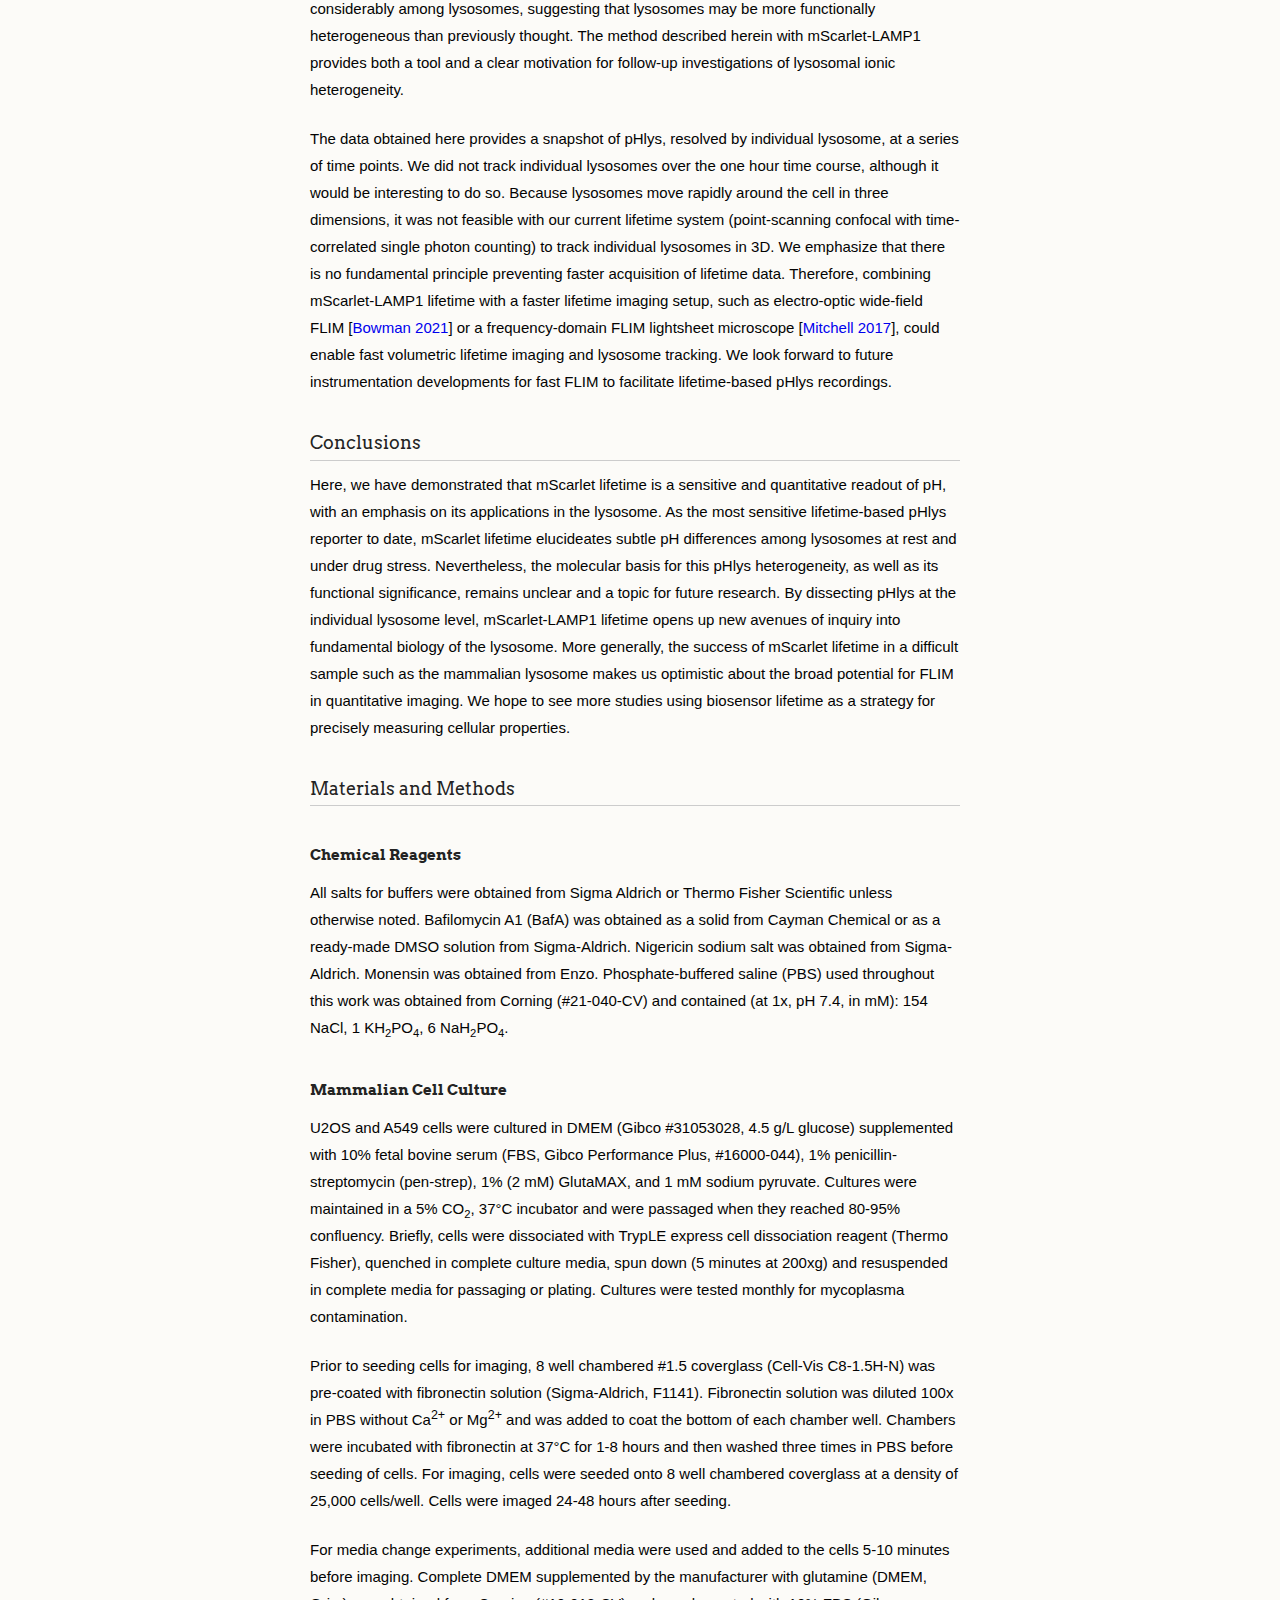
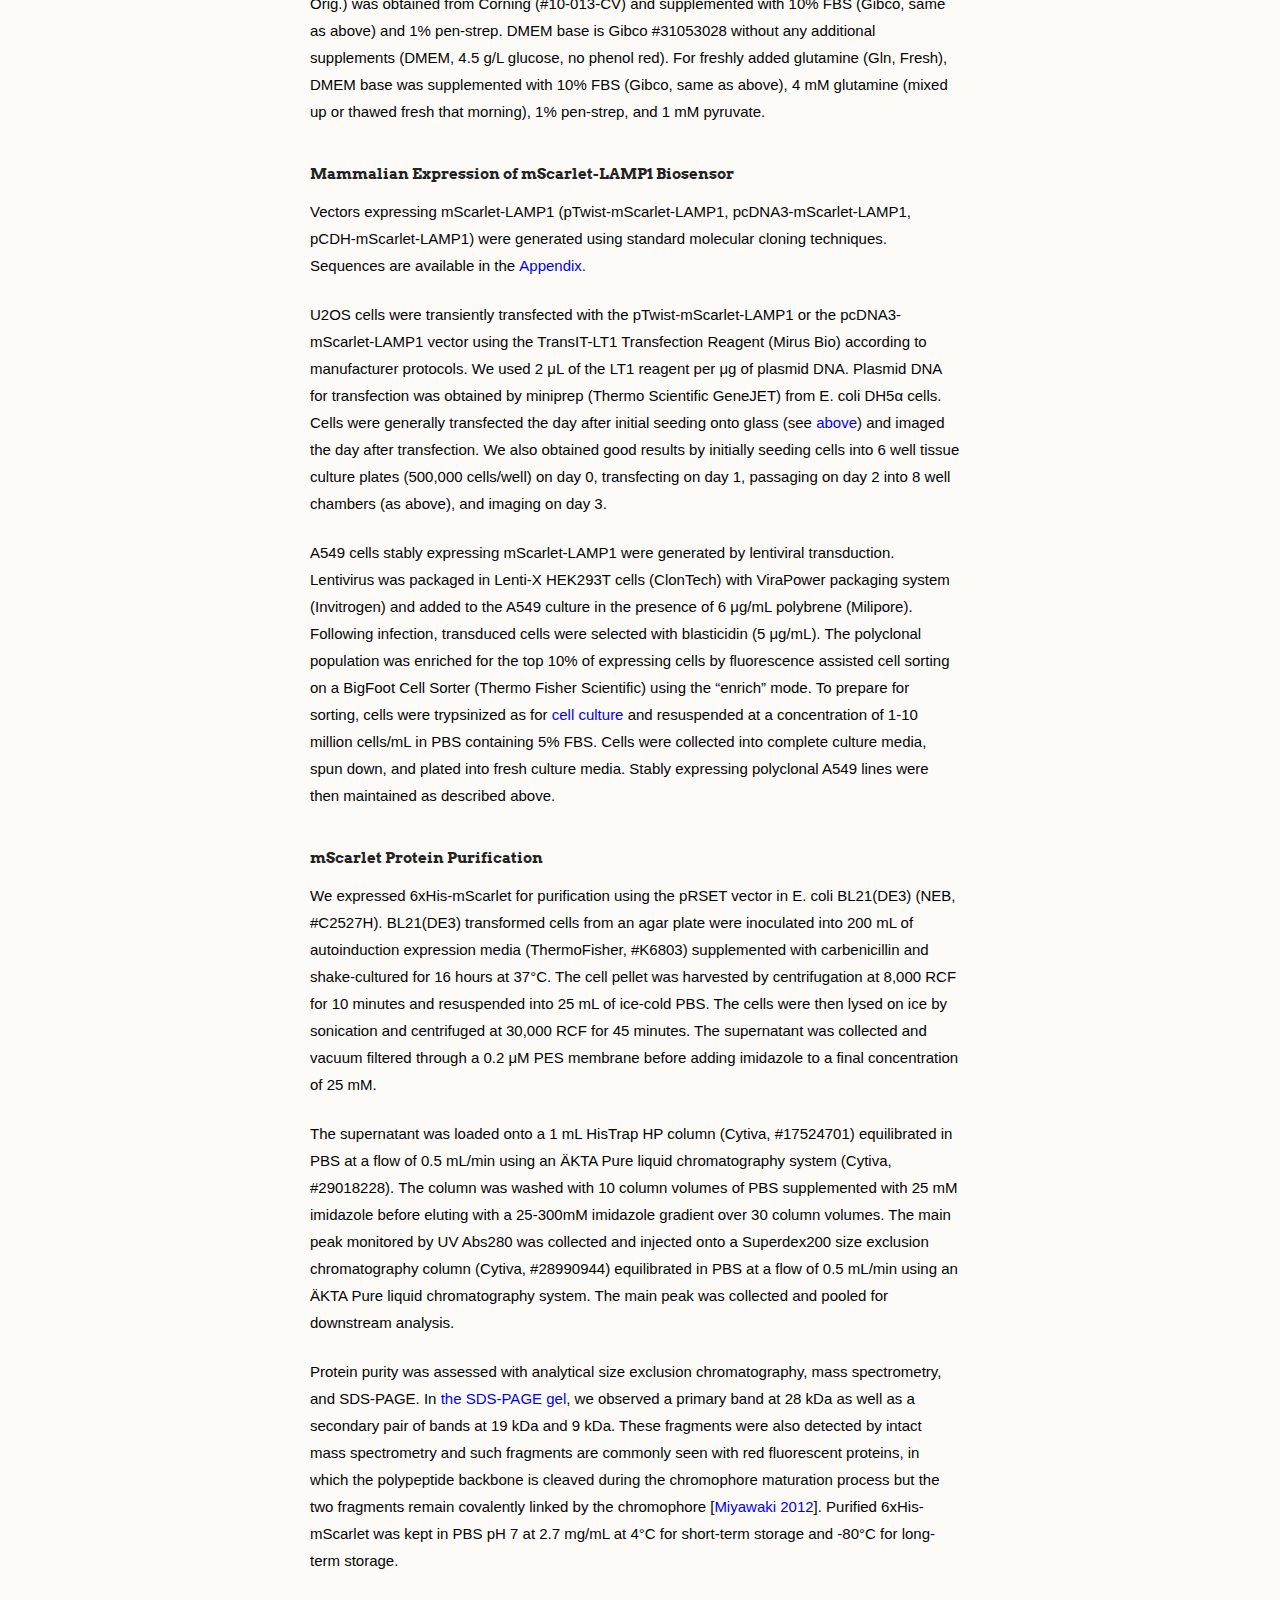
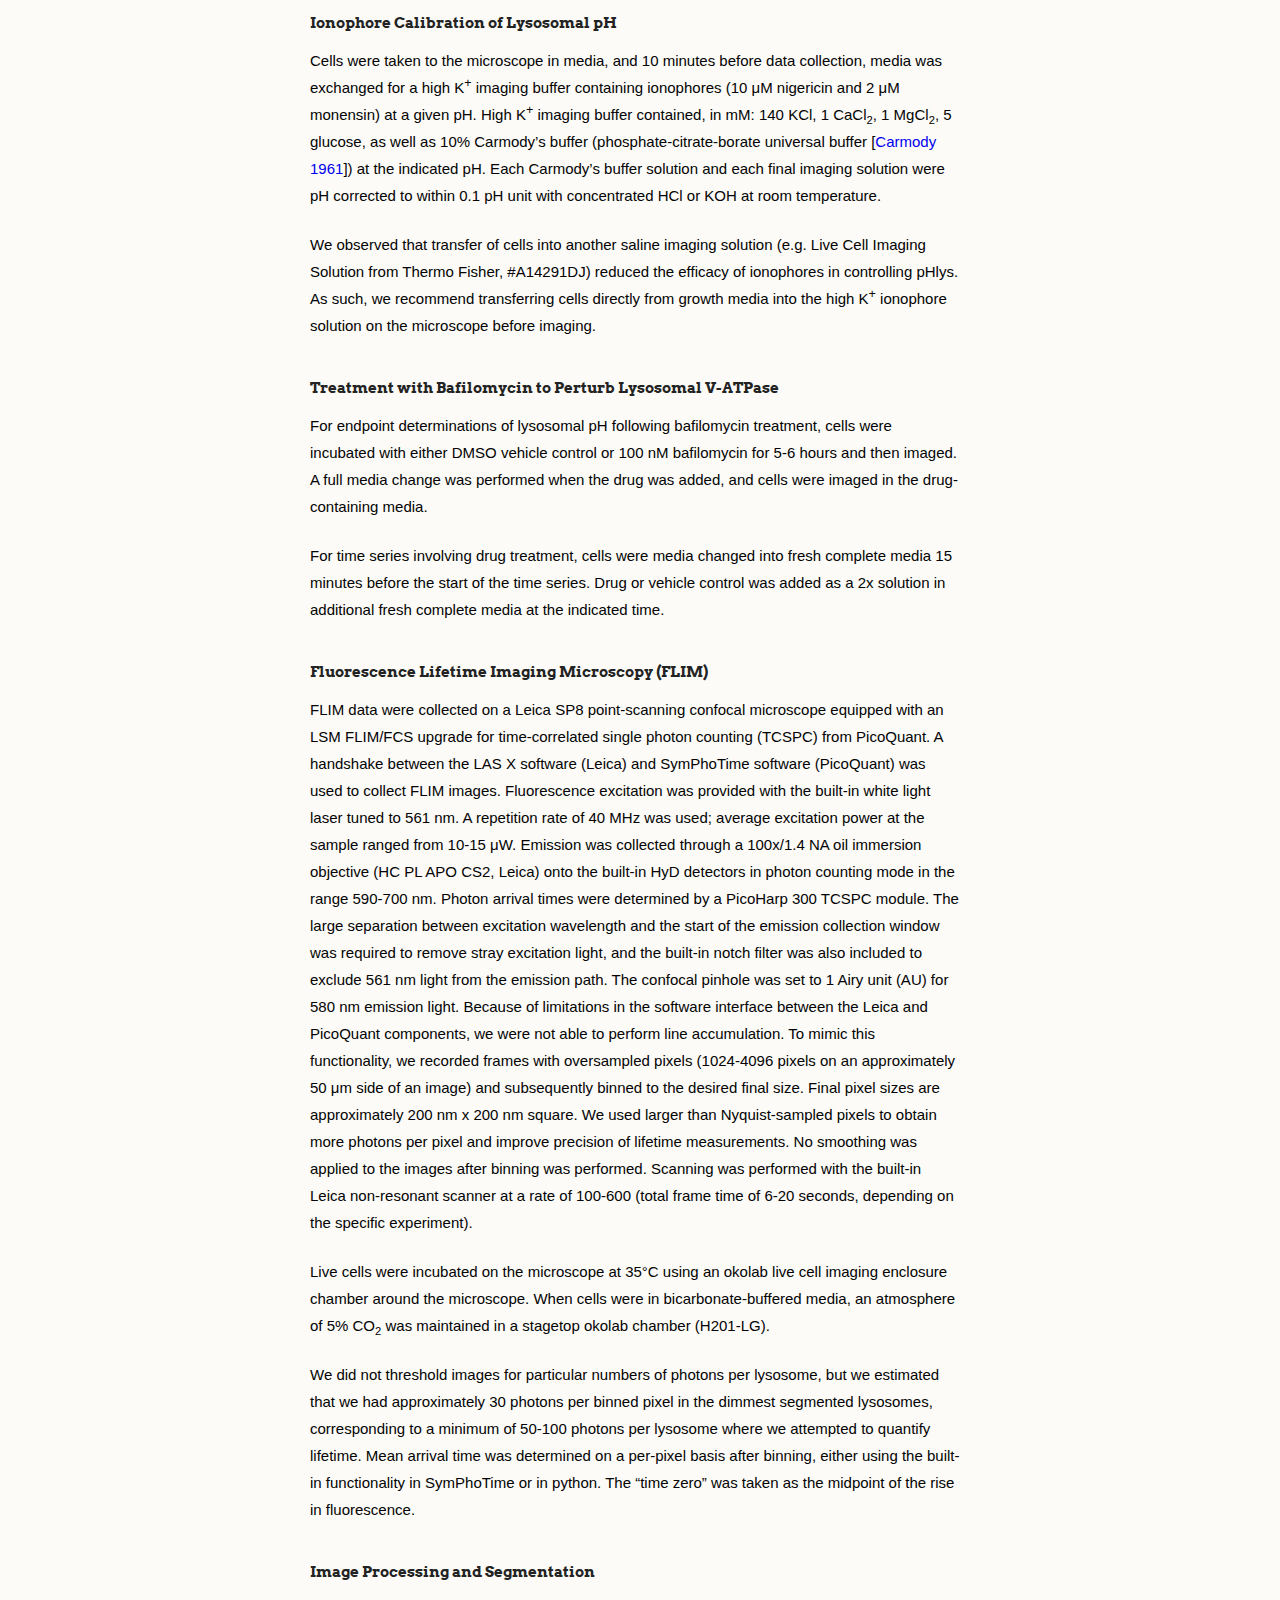
==== commit 13b022b1: "typo fix" ====
--- a/index.html
+++ b/index.html
@@ -9,16 +9,16 @@
     <base target="_blank">
     <meta charset="utf-8">
     <meta http-equiv="X-UA-Compatible" content="IE=edge">
-    <meta name="citation_title" content="mScarlet fluorescence lifetime reports lysosomal pH with high precision">
+    <meta name="citation_title" content="mScarlet fluorescence lifetime reports lysosomal pH quantitatively">
     <meta name="citation_author" content="Julia R. Lazzari-Dean">
     <meta name="citation_author" content="Maria Clara Ingaramo">
     <meta name="citation_author" content="John C.K. Wang">
     <meta name="citation_author" content="John Yong">
-    <meta name="citation_author" content="Maria del Mar Ingaramo">
+    <meta name="citation_author" content="Maria Ingaramo">
     <meta name="citation_publication_date" content="2022/03/24">
     <meta name="citation_journal_title" content="Github.io">
     <meta name="citation_pdf_url" content="https://jlazzaridean.github.io/mScarlet_lifetime_reports_pH/mScarlet_lysosomal_pH.pdf">
-    <title>mScarlet fluorescence lifetime reports lysosomal pH with high precision</title>
+    <title>mScarlet fluorescence lifetime reports lysosomal pH quantitatively</title>
 
     <link rel="stylesheet" href="stylesheets/styles.css">
     <link rel="stylesheet" href="stylesheets/prism.css">
@@ -49,8 +49,8 @@
  -->
 <section>
 <h1>Research article</h1>
-<h2>mScarlet fluorescence lifetime reports lysosomal pH with high precision</h2>
-<p class="author_list">Julia R. Lazzari-Dean (<a href="https://orcid.org/0000-0003-2971-5379">ORCID</a>),<sup>*</sup> Maria Clara Ingaramo, John C.K. Wang, John Yong, Maria del Mar Ingaramo<sup>&dagger;</sup></p>
+<h2>mScarlet fluorescence lifetime reports lysosomal pH quantitatively</h2>
+<p class="author_list">Julia R. Lazzari-Dean (<a href="https://orcid.org/0000-0003-2971-5379">ORCID</a>),<sup>*</sup> Maria Clara Ingaramo, John C.K. Wang, John Yong, Maria Ingaramo<sup>&dagger;</sup></p>
 <p class="author_affiliations">Calico Life Sciences LLC, South San Francisco, CA 94080, USA</p>
 <p class="contact_email"><sup>*</sup>Permanent email: <a href="mailto:julia.lazzaridean+mScarlet_lifetime@gmail.com" target="_self">julia.lazzaridean+mScarlet_lifetime@gmail.com</a></p>
 <p class="contact_email"><sup>&dagger;</sup>Permanent email: <a href="mailto:maria.del.mar.ingaramo+mScarlet_lifetime@gmail.com" target="_self">maria.del.mar.ingaramo+mScarlet_lifetime@gmail.com</a></p>
@@ -61,14 +61,14 @@
 
 <a id="Abstract" href="#Abstract" target="_self">
 <h4>Abstract</h4></a>
-<p class="abstract">The lysosome maintains a highly acidic pH, which is critical for successful lysosomal catabolism. Lysosomal pH (pHlys) is difficult to measure because of the simultaneous need for a sensor with large dynamic range, genetic targetability, low pKa, and a quantitative readout. Here, we demonstrate that the fluorescence lifetime of the mScarlet-LAMP1 fusion protein quantitatively reports lysosomal pH, exhibiting a large dynamic range and a pKa well-tuned for the lysosome. Because fluorescence lifetime is an intrinsic property, pH measurements can be achieved in a single fluorescence channel. mScarlet-LAMP1 lifetime allows for individual lysosome-resolved recordings, a critical advance in describing and understanding lysosomal pHlys heterogeneity. Using this biosensor, we quantify heterogeneity of pHlys in cultured cells at rest and over time during drug treatment. We anticipate that mScarlet-LAMP1 will enable new insights into the diversity of lysosomal physiology and ionic milieu.</p>
-
-<h4>Peer review status</h4>
-<p class="abstract">Pre-print published: March 24, 2022</p>
-<p class="abstract">Cite as: TODO ADD DOI</p>
+<p class="abstract">The lysosome maintains a highly acidic pH, which is critical for successful lysosomal catabolism. Lysosomal pH (pHlys) is difficult to measure because of the simultaneous need for a sensor with large dynamic range, genetic targetability, low pKa, and a quantitative readout. Here, we demonstrate that the fluorescence lifetime of the mScarlet-LAMP1 fusion protein quantitatively reports lysosomal pH, exhibiting a large dynamic range and a pKa well-tuned for the lysosome. Because fluorescence lifetime is an intrinsic property, pH measurements can be achieved in a single fluorescence channel. mScarlet-LAMP1 lifetime allows for individual lysosome-resolved recordings, a critical advance in describing and understanding pHlys heterogeneity. Using this biosensor, we quantify heterogeneity of pHlys in cultured cells at rest and over time during drug treatment. We anticipate that mScarlet-LAMP1 will enable new insights into the diversity of lysosomal physiology and ionic milieu.</p>
+
+<p></p>
+<p><strong>Pre-print published: March 24, 2022</strong></p>
+<p><strong>Please cite as:</strong> Julia R. Lazzari-Dean, Maria Clara Ingaramo, John C.K. Wang, John Yong, Maria Ingaramo. mScarlet fluorescence lifetime reports lysosomal pH quantitatively. (2022) <a href="https://doi.org/10.5281/zenodo.6363342">DOI: 10.5281/zenodo.6363342</a></p>
 
 <h3 class="onlyprint">
-Note that this is a limited PDF or print version; animated and interactive figures are disabled. For the full version of this article, please visit <a href="https://jlazzaridean.github.io/mScarlet_lifetime_reports_pH">https://jlazzaridean.github.io/mScarlet_lifetime_reports_pH</a></h3>
+Note that this is a limited PDF or print version; animated and interactive figures are disabled. For the full version of this article, please visit <a href="https://andrewgyork.github.io/mScarlet_lifetime_reports_pH">https://andrewgyork.github.io/mScarlet_lifetime_reports_pH</a></h3>
 
 <noscript>
 <h3>Your browser doesn't seem to support Javascript. This document uses Javascript for interactive figures, math typesetting, and to automatically generate the reference list. Either activate Javascript, or use the "Download PDF" link above if you want properly typeset math and a reference list.</h3></noscript>
@@ -303,9 +303,9 @@
 
 <p>Fluorescence lifetime imaging often requires longer exposures than fluorescence intensity imaging, as many photons must be collected to accurately determine the lifetime. Prior to collecting these data, we were concerned that lifetime might not be a viable technique in lysosomes, which are small and rapidly moving. Fortunately, the high brightness and red-shifted spectrum of mScarlet enabled us to quantify lifetime at individual lysosomes (<a href="#pH_sensitivity_main_figure" target="_self">Fig. 1C, D</a>). The lifetime within and between ionophore-treated lysosomes was quite uniform, indicating low noise in the measurement. This is in contrast to our experience using two domain ratiometric biosensors, where we need to censor lysosomes displaying nonphysiological pH values, likely arising from preferential degradation of the normalizing or sensing domain (<a href="./appendix.html#two_color_misloc_header">Fig. S7</a>).</p>
 
-<p>How small of a pHlys change can mScarlet-LAMP1 lifetime reliably quantify? This question is subtle because biosensors frequently exhibit nonlinear responses to analyte. Near the pKa, where mScarlet is most sensitive to pH, pH determinations will be more accurate because any noise will be smaller relative to the pH-related lifetime change. Conversely, at very high or very low pH, pHlys measurements will be less accurate. Importantly, the accuracy of the lifetime measurement will also depend on the number of photons collected. Therefore, improved pH resolution may be achievable at the cost of acquisition time. For these reasons, we have opted to report subsequent data in native lifetime units, along with any transformation into pH units.</p>
-
-<p>Nevertheless, to get an estimate of resolution, we can approximate the lifetime-pH curve as linear near pH 5, with a slope of approximately 1 ns per pH unit in U2OS cells. We can then calculate the accuracy achieved with our acquisition settings from the standard deviation (SD) of the lifetime at a given ionophore-determined pH. For whole cell quantification, an SD of 0.1 ns is equivalent to 0.1 pH unit resolution near pH 5. For individual lysosome quantification, an SD of 0.2 ns is equivalent to 0.2 pH unit resolution near pH 5. These estimates are conservative, as we assumed the ionophores perfectly achieved the desired pH, but there likely is a small amount of variability even when the ionophores were present. </p>
+<p>How small of a pHlys change can mScarlet-LAMP1 lifetime reliably quantify? This question is subtle because biosensors frequently exhibit nonlinear responses to analyte. Near the pKa, where mScarlet is most sensitive to pH, pH determinations will be more accurate because any noise will be smaller relative to the pH-related lifetime change. Conversely, at very high or very low pH, pHlys measurements will be less accurate. Importantly, the precision of the lifetime measurement will also depend on the number of photons collected. Therefore, improved pH resolution may be achievable at the cost of acquisition time. For these reasons, we have opted to report subsequent data in native lifetime units, along with any transformation into pH units.</p>
+
+<p>Nevertheless, to get an estimate of resolution, we can approximate the lifetime-pH curve as linear near pH 5, with a slope of approximately 1 ns per pH unit in U2OS cells. We can then calculate the precision achieved with our acquisition settings from the standard deviation (SD) of the lifetime at a given ionophore-determined pH. For whole cell quantification, an SD of 0.1 ns is equivalent to 0.1 pH unit resolution near pH 5. For individual lysosome quantification, an SD of 0.2 ns is equivalent to 0.2 pH unit resolution near pH 5. These estimates are conservative, as we assumed the ionophores perfectly achieved the desired pH, but there likely is a small amount of variability even when the ionophores were present. </p>
 
 <p id="A549_expression_text">To reduce variability in expression and investigate mScarlet-LAMP1 in another cell background, we generated a stable reporter line in A549 cells using lentiviral transduction. Versus transient transfection in U2OS, the polyclonal mScarlet-LAMP1 A549 line displayed lower average fluorescence and no cells with irregular lysosomal morphology. These differences are likely attributable to the lower gene copy number and different promoter used (SFFV in A549 vs. CMV in U2OS). Expectedly, this lower expression resulted in lower photon counts in our pHlys images. Even among the brightest 10% of cells, individual lysosome measurements had 50% more noise (SD of 0.3 ns at pH 5 among 1733 lysosomes) than in U2OS cells. We suspect that further fine-tuning of the expression level or isolation of a monoclonal line with desired brightness could improve this result. Nevertheless, we observed a similar relationship between mScarlet lifetime and pH in the ionophore calibration experiment in the A549 cells (<a href="./appendix.html#a549_calibration_header">Fig. S8</a>, <a href="./appendix.html#scarlet_fit_table">Table S1</a>), suggesting that the mScarlet-LAMP1 construct is a versatile and portable sensor for pHlys.</p>
 
@@ -445,7 +445,7 @@
 
 <h4 id=flim_methods>Fluorescence Lifetime Imaging Microscopy (FLIM)</h4>
 
-<p>FLIM data were collected on a Leica SP8 point-scanning confocal microscope equipped with an LSM FLIM/FCS upgrade for time-correlated single photon counting (TCSPC) from PicoQuant. A handshake between the LAS X software (Leica) and SymPhoTime software (PicoQuant) was used to collect FLIM images. Fluorescence excitation was provided with the built-in white light laser tuned to 561 nm. A repetition rate of 40 MHz was used; average excitation power at the sample ranged from 10-15 &mu;W. Emission was collected through a 100x/1.4 NA oil immersion objective (HC PL APO CS2, Leica) onto the built-in HyD detectors in photon counting mode in the range 590-700 nm. Photon arrival times were determined by a PicoHarp 300 TCSPC module. The large separation between excitation wavelength and the start of the emission collection window was required to remove stray excitation light, and the built-in notch filter was also included to exclude 561 nm light from the emission path. The confocal pinhole was set to 1 Airy unit (AU) for 580 nm emission light. Because of limitations in the software interface between the Leica and PicoQuant components, we were not able to perform line accumulation. To mimic this functionality, we recorded frames with oversampled pixels (1024-4096 pixels on an approximately 50 &mu;m side of an image) and subsequently binned to the desired final size. Final pixel sizes are approximately 200 nm x 200 nm square. We used larger than Nyquist-sampled pixels to obtain more photons per pixel and improve accuracy of lifetime measurements. No smoothing was applied to the images after binning was performed. Scanning was performed with the built-in Leica non-resonant scanner at a rate of 100-600 (total frame time of 6-20 seconds, depending on the specific experiment).</p>
+<p>FLIM data were collected on a Leica SP8 point-scanning confocal microscope equipped with an LSM FLIM/FCS upgrade for time-correlated single photon counting (TCSPC) from PicoQuant. A handshake between the LAS X software (Leica) and SymPhoTime software (PicoQuant) was used to collect FLIM images. Fluorescence excitation was provided with the built-in white light laser tuned to 561 nm. A repetition rate of 40 MHz was used; average excitation power at the sample ranged from 10-15 &mu;W. Emission was collected through a 100x/1.4 NA oil immersion objective (HC PL APO CS2, Leica) onto the built-in HyD detectors in photon counting mode in the range 590-700 nm. Photon arrival times were determined by a PicoHarp 300 TCSPC module. The large separation between excitation wavelength and the start of the emission collection window was required to remove stray excitation light, and the built-in notch filter was also included to exclude 561 nm light from the emission path. The confocal pinhole was set to 1 Airy unit (AU) for 580 nm emission light. Because of limitations in the software interface between the Leica and PicoQuant components, we were not able to perform line accumulation. To mimic this functionality, we recorded frames with oversampled pixels (1024-4096 pixels on an approximately 50 &mu;m side of an image) and subsequently binned to the desired final size. Final pixel sizes are approximately 200 nm x 200 nm square. We used larger than Nyquist-sampled pixels to obtain more photons per pixel and improve precision of lifetime measurements. No smoothing was applied to the images after binning was performed. Scanning was performed with the built-in Leica non-resonant scanner at a rate of 100-600 (total frame time of 6-20 seconds, depending on the specific experiment).</p>
 
 <p>Live cells were incubated on the microscope at 35°C using an okolab live cell imaging enclosure chamber around the microscope. When cells were in bicarbonate-buffered media, an atmosphere of 5% CO<sub>2</sub> was maintained in a stagetop okolab chamber (H201-LG).</p>
 
